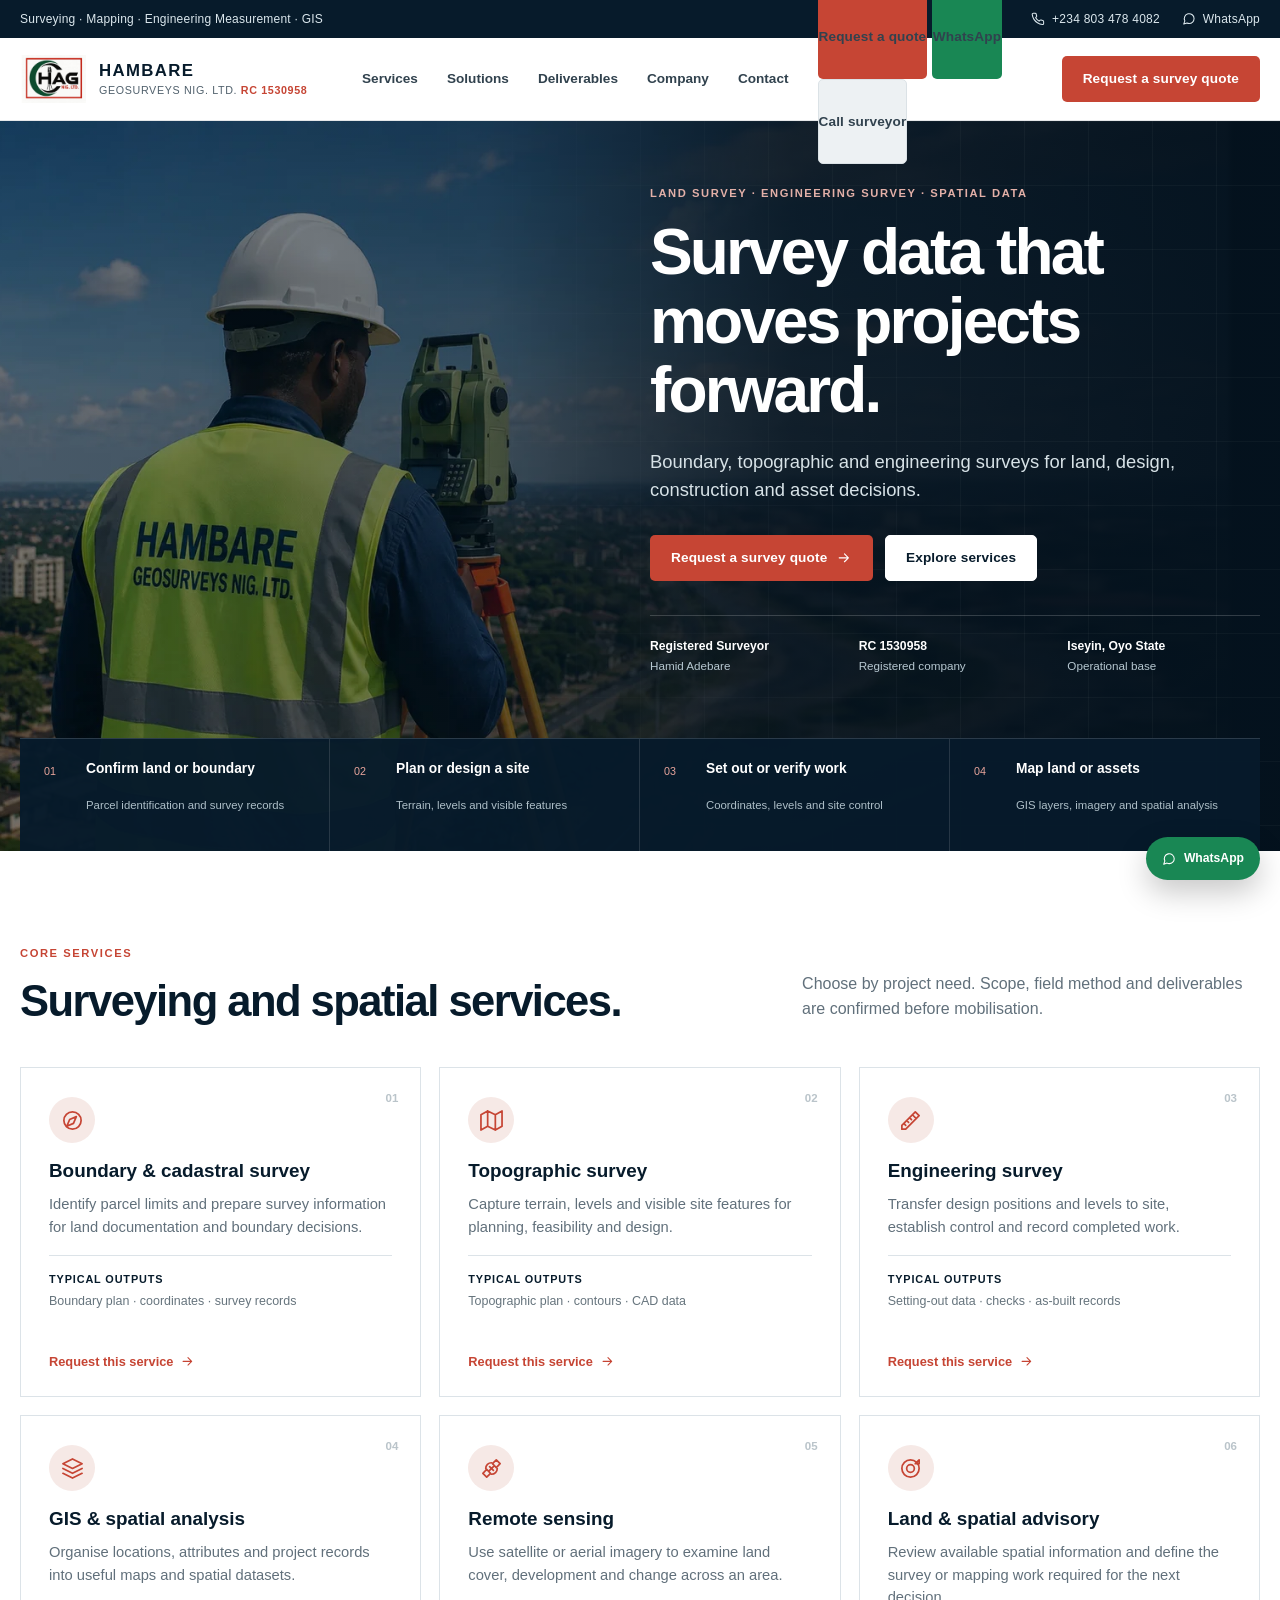
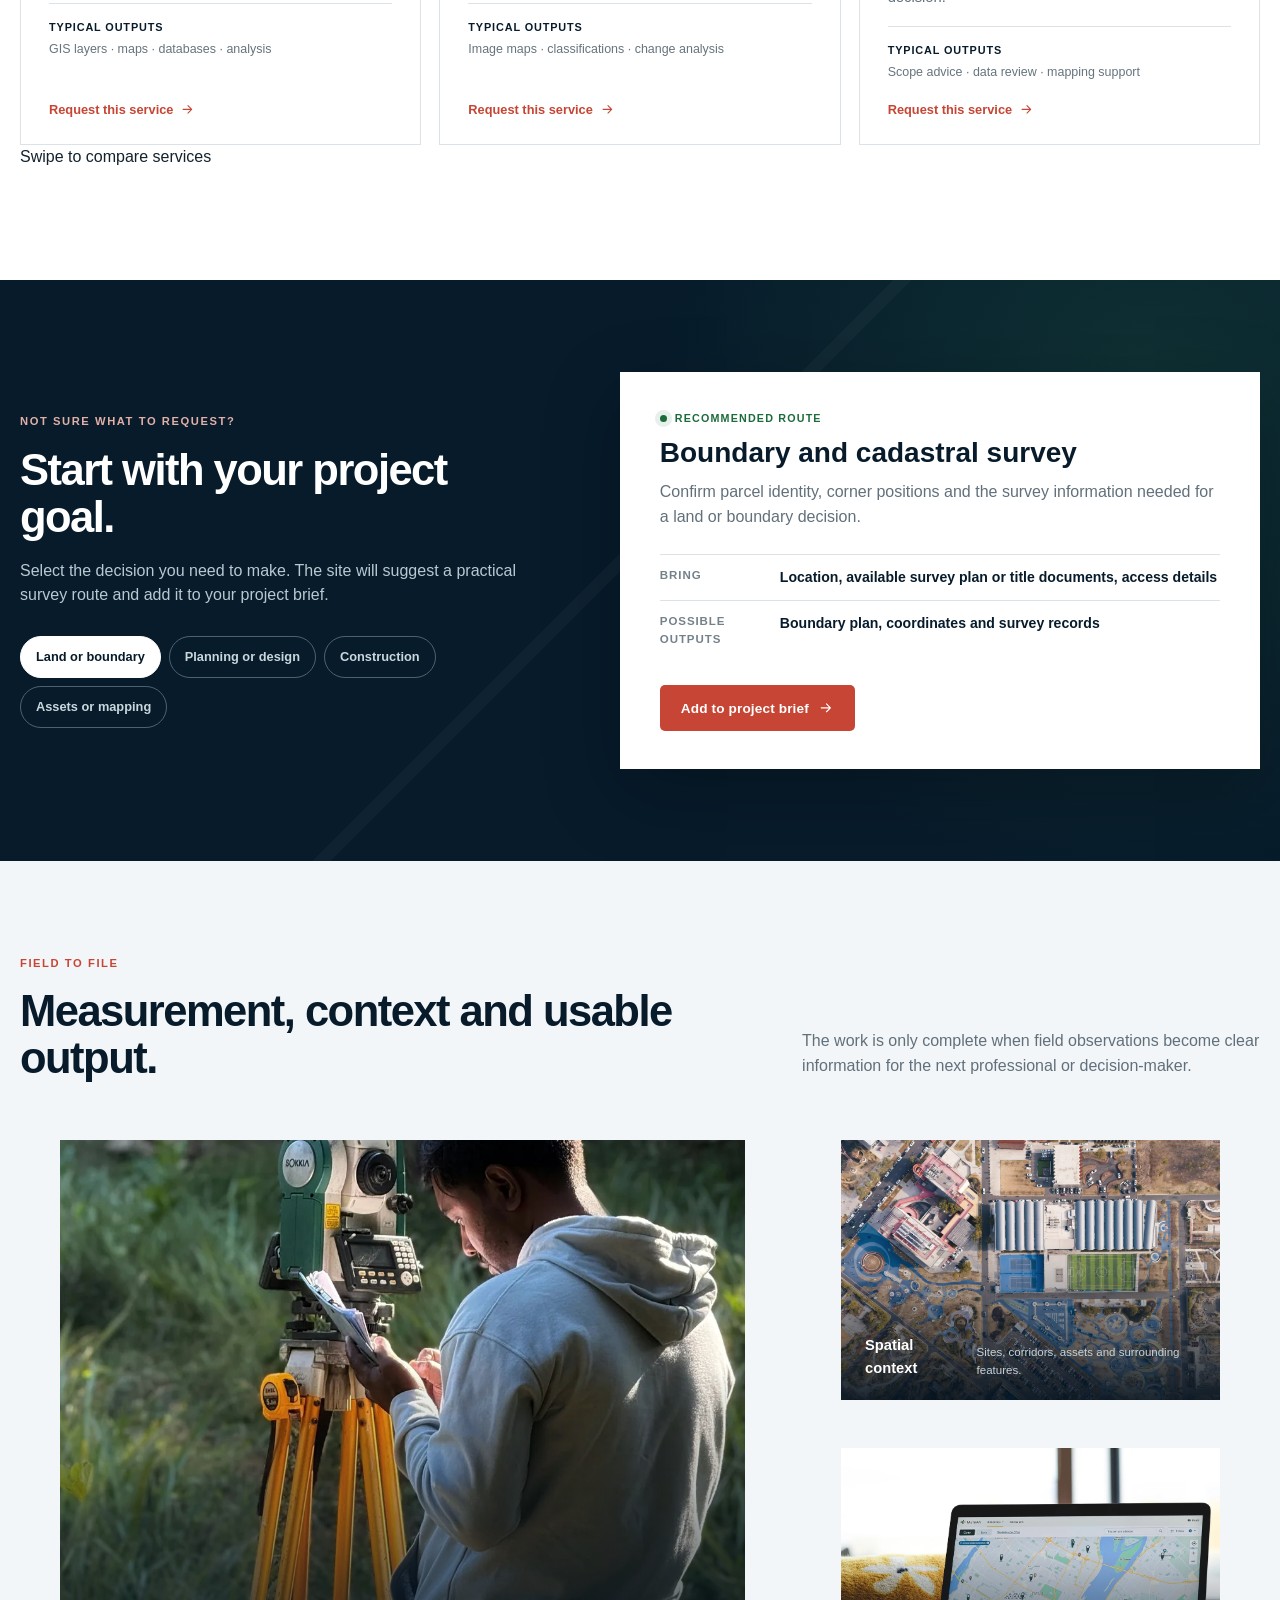
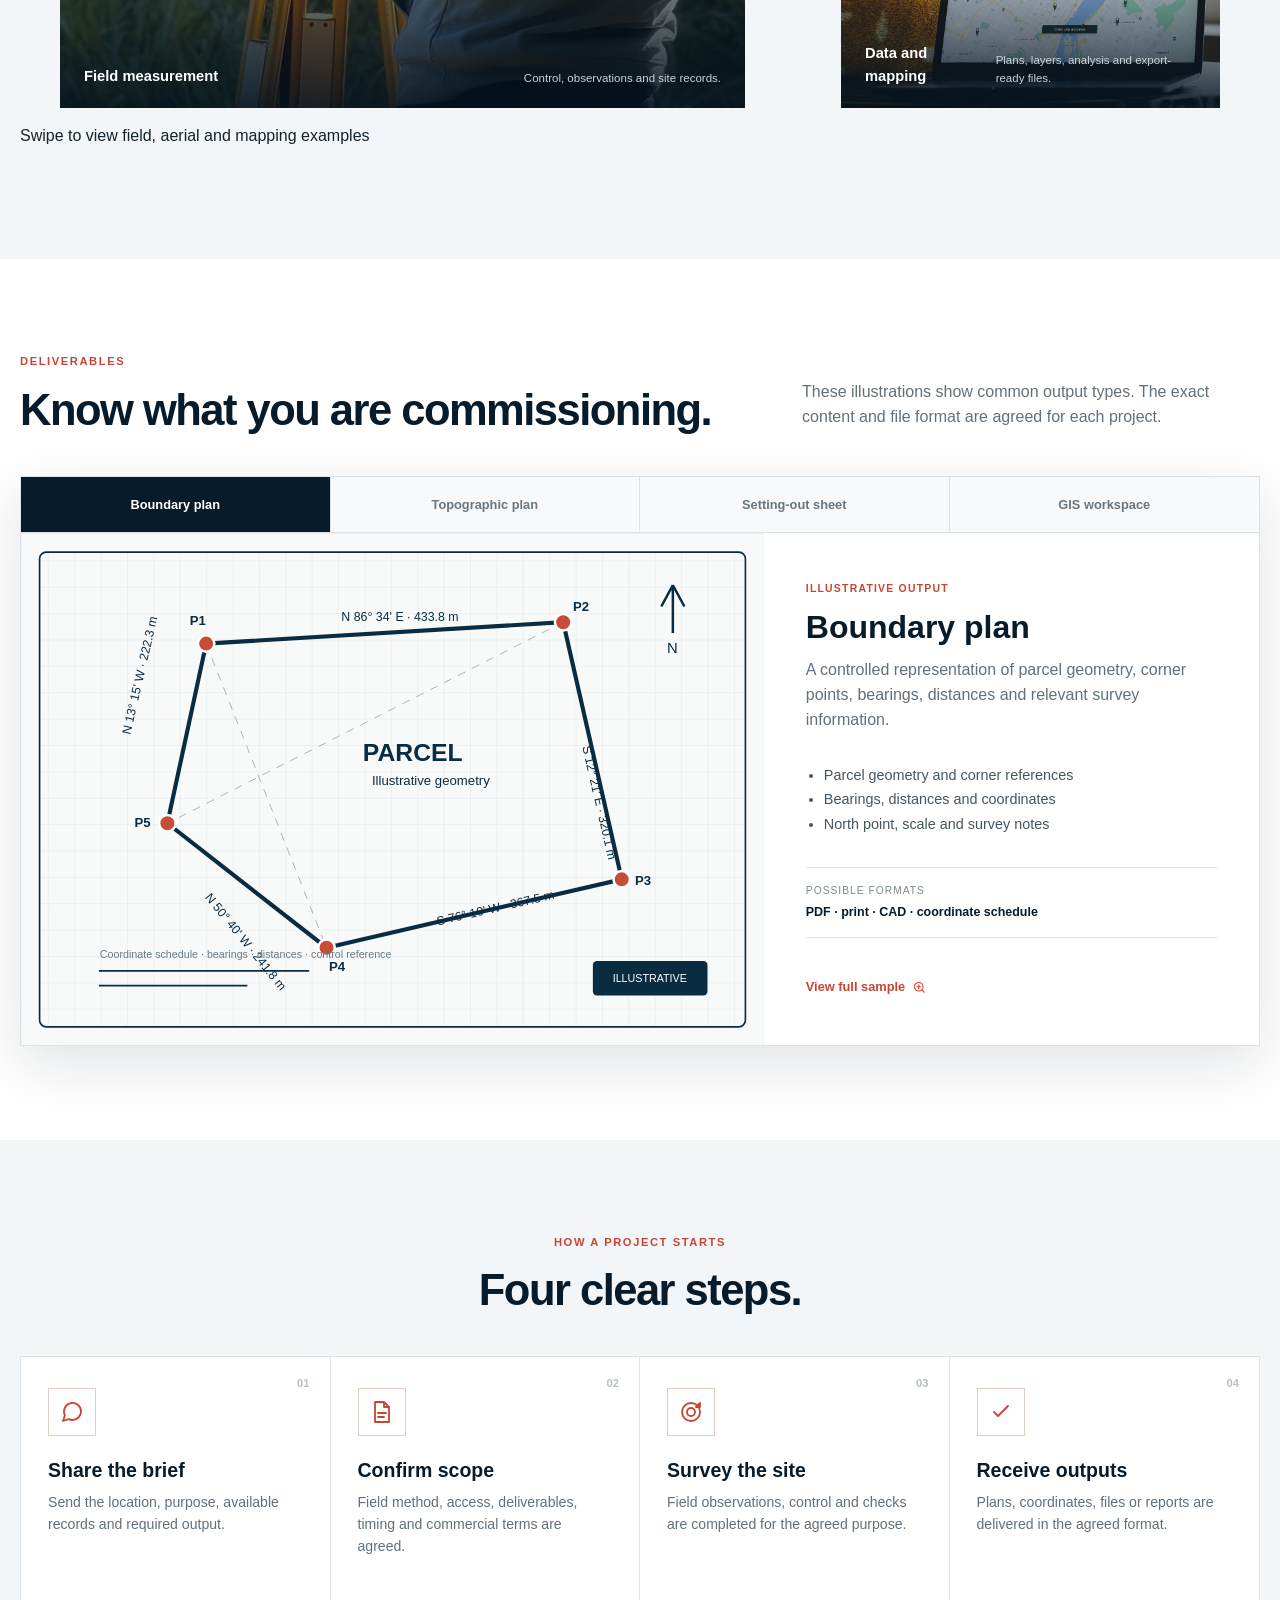
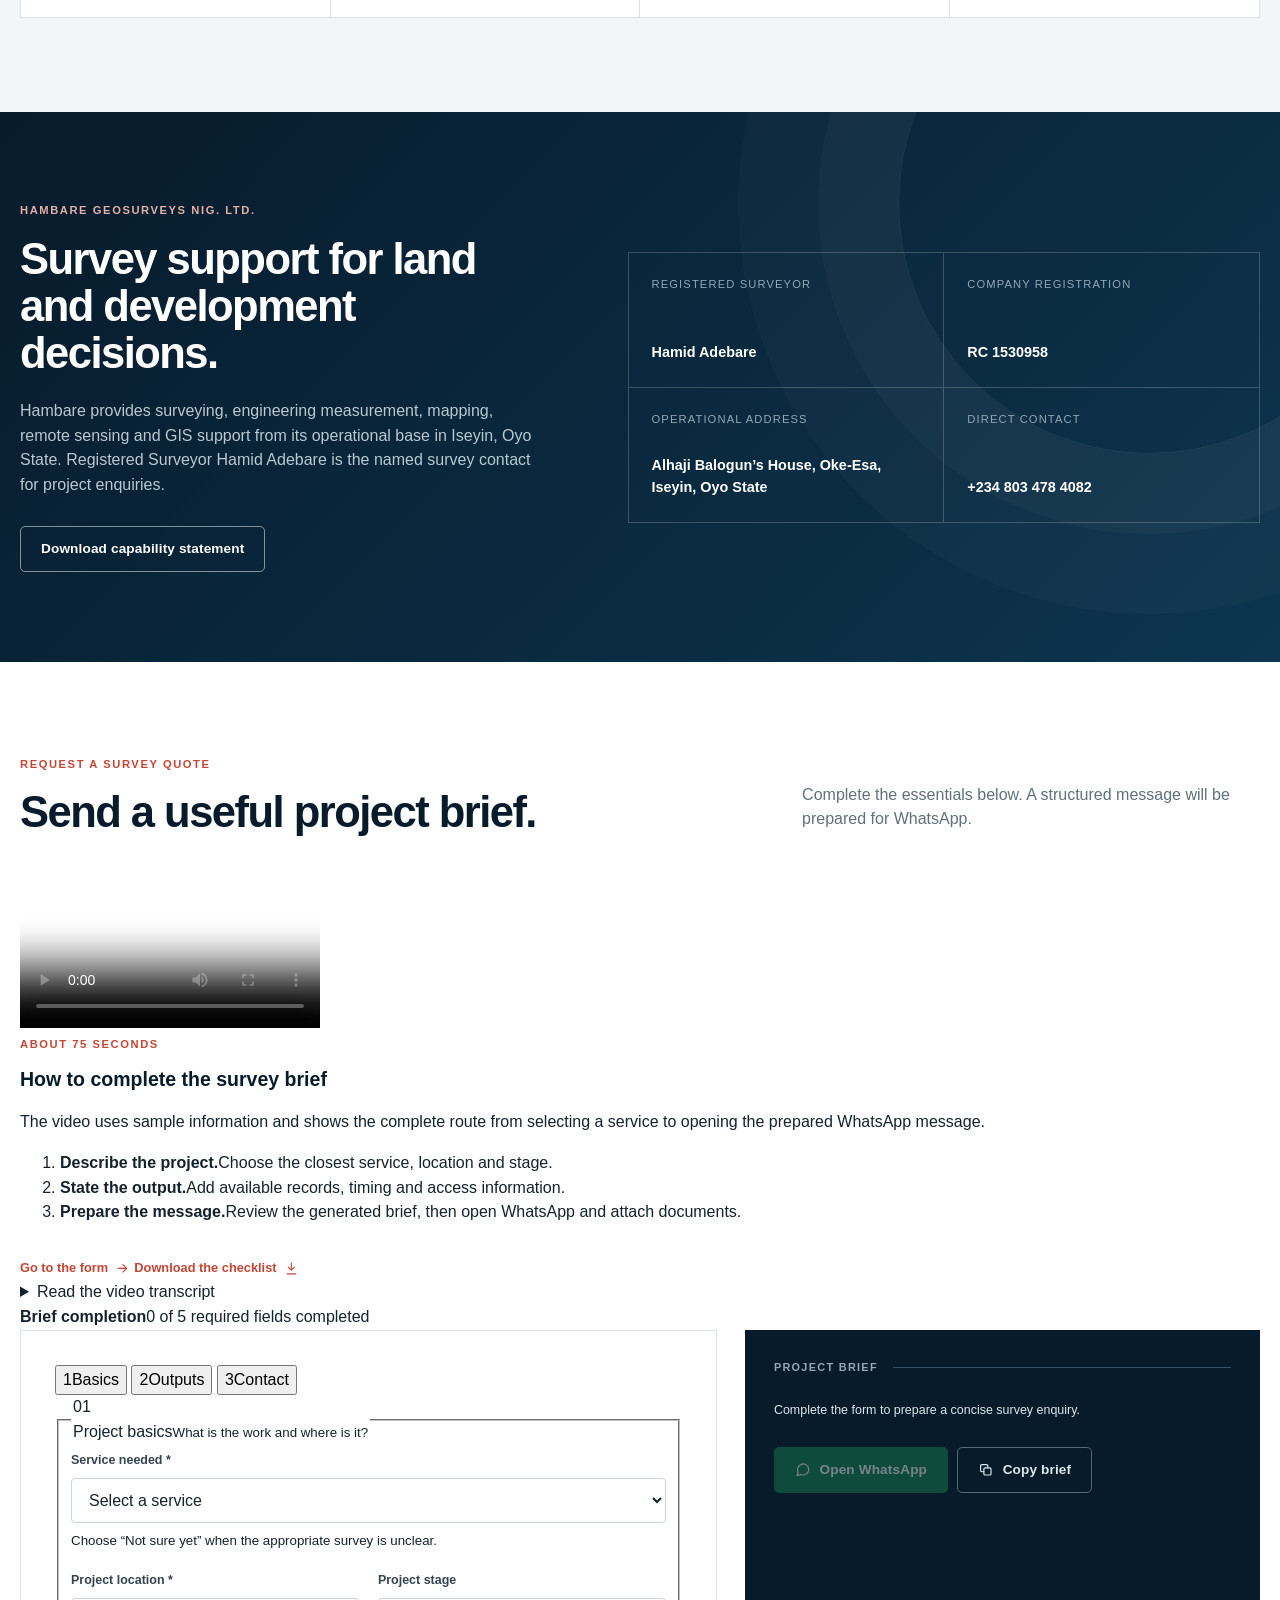
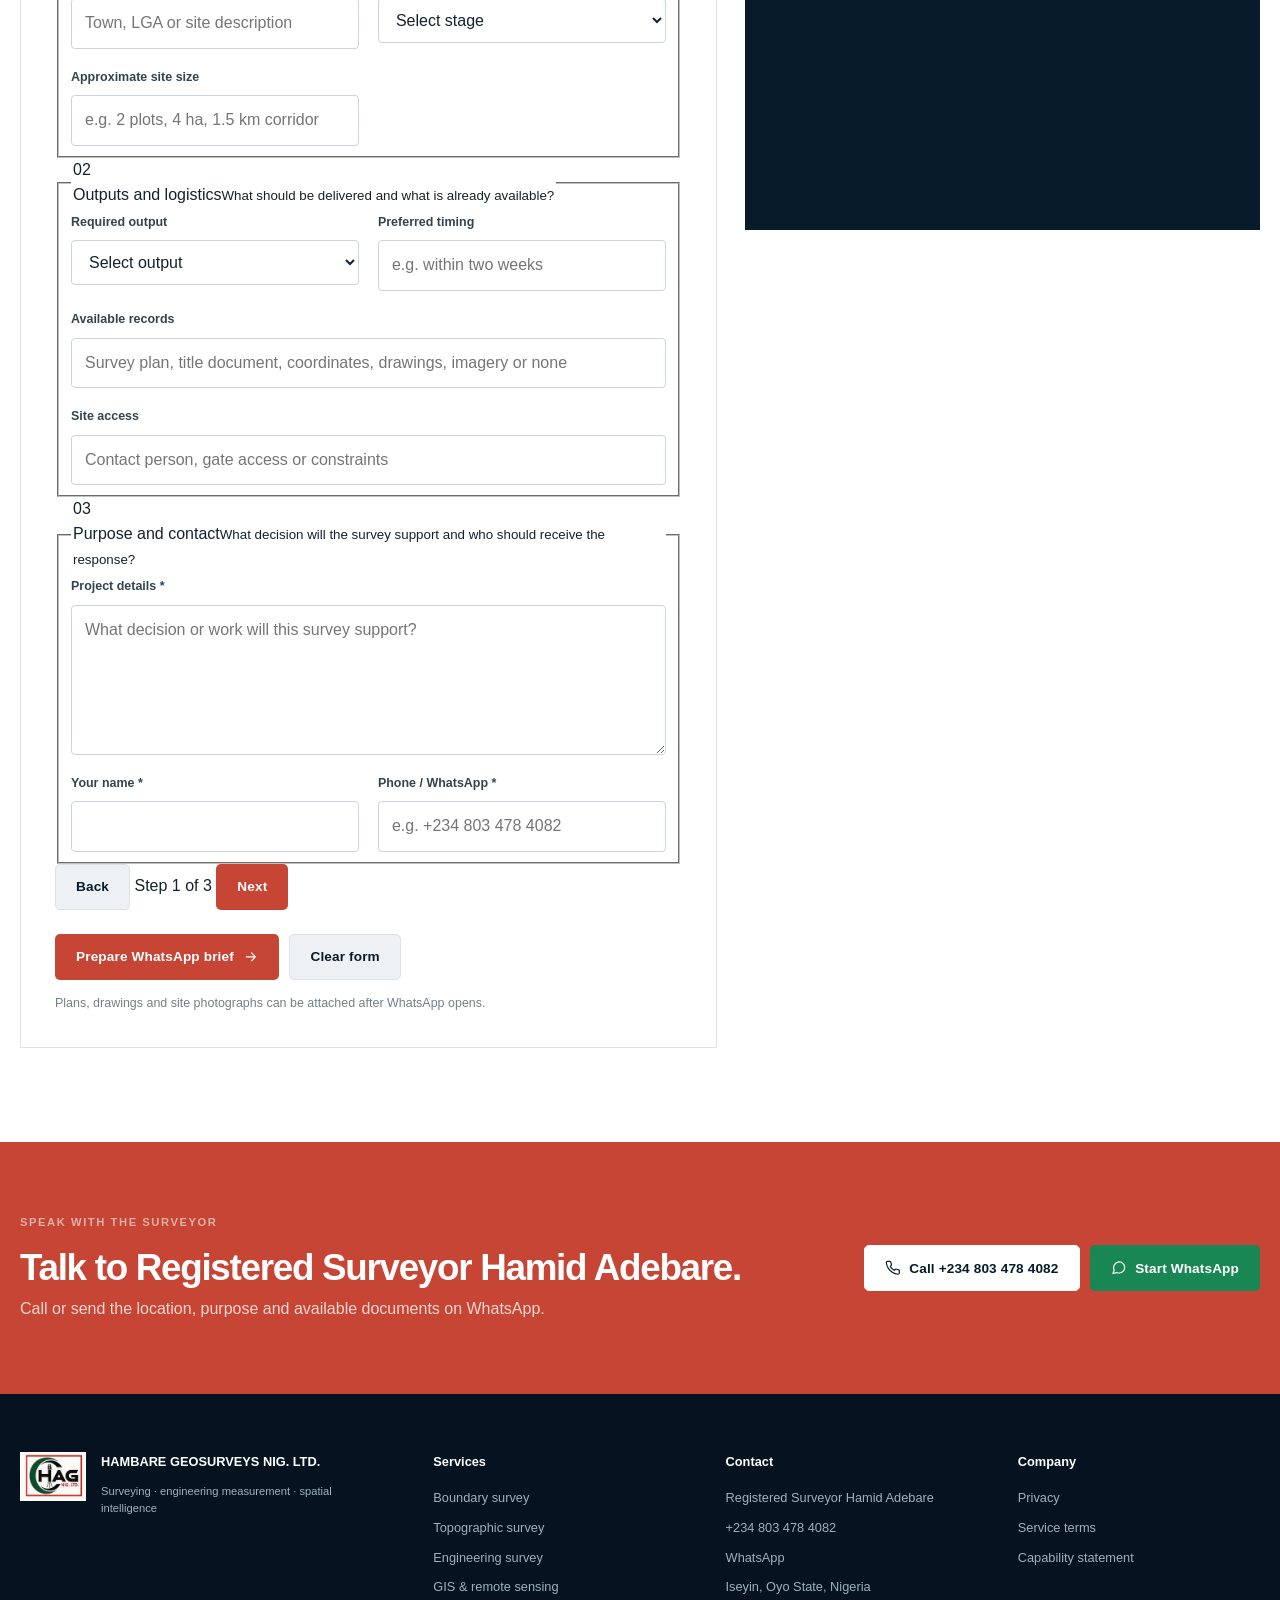
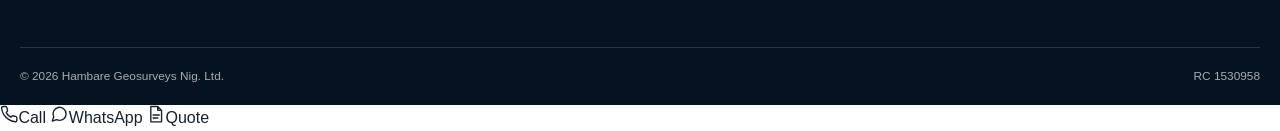
==== index.html @ ea8b009a "Add files via upload" ====
<!doctype html>
<html lang="en">
<head>
  <meta charset="utf-8">
  <meta name="viewport" content="width=device-width, initial-scale=1">
  <title>Hambare Geosurveys Nig. Ltd. | Land, Engineering Survey & GIS</title>
  <meta name="description" content="Hambare provides boundary, topographic and engineering surveys, GIS, remote sensing and spatial advisory with Registered Surveyor Hamid Adebare.">
  <meta name="theme-color" content="#071b2b">
  <meta property="og:type" content="website">
  <meta property="og:title" content="Hambare Geosurveys Nig. Ltd.">
  <meta property="og:description" content="Surveying and spatial services with Registered Surveyor Hamid Adebare for land, design, construction and asset decisions.">
  <meta property="og:image" content="assets/img/hero.webp">
  <meta name="twitter:card" content="summary_large_image">
  <link rel="icon" href="assets/img/favicon.png">
  <link rel="manifest" href="manifest.webmanifest">
  <link rel="preload" as="image" href="assets/img/hero.webp">
  <link rel="stylesheet" href="assets/styles.css">
  <script defer src="assets/app.js"></script>
  <script type="application/ld+json">{"@context":"https://schema.org","@type":"ProfessionalService","name":"Hambare Geosurveys Nig. Ltd.","telephone":"+2348034784082","contactPoint":{"@type":"ContactPoint","name":"Registered Surveyor Hamid Adebare","telephone":"+2348034784082","contactType":"survey project enquiries"},"address":{"@type":"PostalAddress","streetAddress":"Alhaji Balogun's House, Oke-Esa","addressLocality":"Iseyin","addressRegion":"Oyo State","addressCountry":"NG"},"description":"Boundary, topographic and engineering surveys, GIS, mapping, remote sensing and spatial advisory."}</script>
</head>
<body>
<a class="skip-link" href="#main">Skip to content</a>
<svg class="svg-sprite" aria-hidden="true" xmlns="http://www.w3.org/2000/svg">
  <symbol id="i-phone" viewBox="0 0 24 24"><path d="M22 16.9v3a2 2 0 0 1-2.2 2 19.8 19.8 0 0 1-8.6-3.1 19.5 19.5 0 0 1-6-6A19.8 19.8 0 0 1 2.1 4.2 2 2 0 0 1 4.1 2h3a2 2 0 0 1 2 1.7c.1 1 .4 1.9.7 2.8a2 2 0 0 1-.5 2.1L8.1 9.9a16 16 0 0 0 6 6l1.3-1.3a2 2 0 0 1 2.1-.5c.9.3 1.8.6 2.8.7a2 2 0 0 1 1.7 2.1z"/></symbol>
  <symbol id="i-message" viewBox="0 0 24 24"><path d="M21 11.5a8.5 8.5 0 0 1-8.5 8.5 8.4 8.4 0 0 1-3.8-.9L3 21l1.9-5.7A8.5 8.5 0 1 1 21 11.5z"/></symbol>
  <symbol id="i-arrow" viewBox="0 0 24 24"><path d="M5 12h14M13 6l6 6-6 6"/></symbol>
  <symbol id="i-menu" viewBox="0 0 24 24"><path d="M4 7h16M4 12h16M4 17h16"/></symbol>
  <symbol id="i-close" viewBox="0 0 24 24"><path d="m6 6 12 12M18 6 6 18"/></symbol>
  <symbol id="i-location" viewBox="0 0 24 24"><path d="M20 10c0 5-8 12-8 12S4 15 4 10a8 8 0 1 1 16 0z"/><circle cx="12" cy="10" r="2"/></symbol>
  <symbol id="i-check" viewBox="0 0 24 24"><path d="m5 12 4 4L19 6"/></symbol>
  <symbol id="i-target" viewBox="0 0 24 24"><circle cx="12" cy="12" r="9"/><circle cx="12" cy="12" r="4"/><path d="M17 7l4-4M17 7h4V3"/></symbol>
  <symbol id="i-map" viewBox="0 0 24 24"><path d="M1 6l7-4 8 4 7-4v16l-7 4-8-4-7 4V6zM8 2v16M16 6v16"/></symbol>
  <symbol id="i-ruler" viewBox="0 0 24 24"><path d="M3 17 17 3l4 4L7 21H3v-4zM14 6l4 4M11 9l2 2M8 12l2 2M5 15l2 2"/></symbol>
  <symbol id="i-layers" viewBox="0 0 24 24"><path d="M12 2 2 7l10 5 10-5-10-5zM2 12l10 5 10-5M2 17l10 5 10-5"/></symbol>
  <symbol id="i-compass" viewBox="0 0 24 24"><circle cx="12" cy="12" r="9"/><path d="m16 8-3 7-7 3 3-7 7-3z"/></symbol>
  <symbol id="i-satellite" viewBox="0 0 24 24"><path d="M13 7l4-4 4 4-4 4zM3 17l4-4 4 4-4 4zM10 10l4 4M14 10l-4 4M18 12a6 6 0 0 1-6 6M6 12a6 6 0 0 1 6-6"/></symbol>
  <symbol id="i-file" viewBox="0 0 24 24"><path d="M5 2h9l5 5v15H5zM14 2v5h5M8 13h8M8 17h6"/></symbol>
  <symbol id="i-shield" viewBox="0 0 24 24"><path d="M12 22s8-4 8-10V5l-8-3-8 3v7c0 6 8 10 8 10zM9 12l2 2 4-4"/></symbol>
  <symbol id="i-clock" viewBox="0 0 24 24"><circle cx="12" cy="12" r="9"/><path d="M12 7v6l4 2"/></symbol>
  <symbol id="i-zoom" viewBox="0 0 24 24"><circle cx="11" cy="11" r="7"/><path d="m20 20-4-4M8 11h6M11 8v6"/></symbol>
  <symbol id="i-copy" viewBox="0 0 24 24"><rect x="9" y="9" width="11" height="11" rx="2"/><path d="M15 9V6a2 2 0 0 0-2-2H6a2 2 0 0 0-2 2v7a2 2 0 0 0 2 2h3"/></symbol>
  <symbol id="i-download" viewBox="0 0 24 24"><path d="M12 3v12M7 10l5 5 5-5M5 21h14"/></symbol>
</svg>

<div class="utility-bar">
  <div class="container utility-inner">
    <span>Surveying · Mapping · Engineering Measurement · GIS</span>
    <div>
      <a href="tel:+2348034784082"><svg class="icon"><use href="#i-phone"/></svg> +234 803 478 4082</a>
      <a class="wa-link" href="#"><svg class="icon"><use href="#i-message"/></svg> WhatsApp</a>
    </div>
  </div>
</div>
<header class="site-header">
  <div class="container nav-wrap">
    <a class="brand" href="#top" aria-label="Hambare Geosurveys home">
      <img src="assets/img/hag-logo.png" alt="Hambare Geosurveys logo" width="648" height="476">
      <span><strong>HAMBARE</strong><small>GEOSURVEYS NIG. LTD. <b>RC 1530958</b></small></span>
    </a>
    <button class="menu-toggle" type="button" aria-expanded="false" aria-controls="primary-nav"><svg class="icon"><use href="#i-menu"/></svg><span class="sr-only">Open menu</span></button>
    <nav id="primary-nav" class="primary-nav" aria-label="Primary navigation">
      <a href="#services">Services</a>
      <a href="#solutions">Solutions</a>
      <a href="#deliverables">Deliverables</a>
      <a href="#company">Company</a>
      <a href="#contact">Contact</a>
      <div class="mobile-nav-actions">
        <a class="button button-primary" href="#brief">Request a quote</a>
        <a class="button button-whatsapp wa-link" href="#">WhatsApp</a>
        <a class="button button-secondary" href="tel:+2348034784082">Call surveyor</a>
      </div>
    </nav>
    <a class="button button-primary header-cta" href="#brief">Request a survey quote</a>
  </div>
</header>

<main id="main">
<section class="hero" id="top">
  <picture class="hero-media">
    <source media="(max-width:720px)" srcset="assets/img/hero-mobile.webp">
    <img src="assets/img/hero.webp" alt="Surveyor operating a total station above an urban area" width="1920" height="860" fetchpriority="high">
  </picture>
  <div class="hero-overlay"></div>
  <div class="container hero-inner">
    <div class="hero-copy">
      <span class="eyebrow">Land survey · engineering survey · spatial data</span>
      <h1>Survey data that moves projects forward.</h1>
      <p>Boundary, topographic and engineering surveys for land, design, construction and asset decisions.</p>
      <div class="hero-actions">
        <a class="button button-primary" href="#brief">Request a survey quote <svg class="icon"><use href="#i-arrow"/></svg></a>
        <a class="button button-light" href="#services">Explore services</a>
      </div>
      <div class="hero-proof" aria-label="Company details">
        <span><b>Registered Surveyor</b> Hamid Adebare</span>
        <span><b>RC 1530958</b> Registered company</span>
        <span><b>Iseyin, Oyo State</b> Operational base</span>
      </div>
    </div>
  </div>
  <div class="hero-shortcuts">
    <div class="container shortcut-grid">
      <button data-solution="land"><span>01</span><b>Confirm land or boundary</b><small>Parcel identification and survey records</small></button>
      <button data-solution="design"><span>02</span><b>Plan or design a site</b><small>Terrain, levels and visible features</small></button>
      <button data-solution="build"><span>03</span><b>Set out or verify work</b><small>Coordinates, levels and site control</small></button>
      <button data-solution="assets"><span>04</span><b>Map land or assets</b><small>GIS layers, imagery and spatial analysis</small></button>
    </div>
  </div>
</section>

<section class="services section" id="services">
  <div class="container">
    <div class="section-head split-head">
      <div><span class="eyebrow dark">Core services</span><h2>Surveying and spatial services.</h2></div>
      <p>Choose by project need. Scope, field method and deliverables are confirmed before mobilisation.</p>
    </div>
    <div class="service-grid">
      <article class="service-card">
        <div class="service-icon"><svg class="icon"><use href="#i-compass"/></svg></div>
        <span>01</span><h3>Boundary & cadastral survey</h3><p>Identify parcel limits and prepare survey information for land documentation and boundary decisions.</p>
        <div class="service-output"><b>Typical outputs</b> Boundary plan · coordinates · survey records</div>
        <button class="text-link service-request" data-service="Boundary and cadastral survey">Request this service <svg class="icon"><use href="#i-arrow"/></svg></button>
      </article>
      <article class="service-card">
        <div class="service-icon"><svg class="icon"><use href="#i-map"/></svg></div>
        <span>02</span><h3>Topographic survey</h3><p>Capture terrain, levels and visible site features for planning, feasibility and design.</p>
        <div class="service-output"><b>Typical outputs</b> Topographic plan · contours · CAD data</div>
        <button class="text-link service-request" data-service="Topographic survey">Request this service <svg class="icon"><use href="#i-arrow"/></svg></button>
      </article>
      <article class="service-card">
        <div class="service-icon"><svg class="icon"><use href="#i-ruler"/></svg></div>
        <span>03</span><h3>Engineering survey</h3><p>Transfer design positions and levels to site, establish control and record completed work.</p>
        <div class="service-output"><b>Typical outputs</b> Setting-out data · checks · as-built records</div>
        <button class="text-link service-request" data-service="Engineering survey">Request this service <svg class="icon"><use href="#i-arrow"/></svg></button>
      </article>
      <article class="service-card">
        <div class="service-icon"><svg class="icon"><use href="#i-layers"/></svg></div>
        <span>04</span><h3>GIS & spatial analysis</h3><p>Organise locations, attributes and project records into useful maps and spatial datasets.</p>
        <div class="service-output"><b>Typical outputs</b> GIS layers · maps · databases · analysis</div>
        <button class="text-link service-request" data-service="GIS and spatial analysis">Request this service <svg class="icon"><use href="#i-arrow"/></svg></button>
      </article>
      <article class="service-card">
        <div class="service-icon"><svg class="icon"><use href="#i-satellite"/></svg></div>
        <span>05</span><h3>Remote sensing</h3><p>Use satellite or aerial imagery to examine land cover, development and change across an area.</p>
        <div class="service-output"><b>Typical outputs</b> Image maps · classifications · change analysis</div>
        <button class="text-link service-request" data-service="Remote sensing">Request this service <svg class="icon"><use href="#i-arrow"/></svg></button>
      </article>
      <article class="service-card">
        <div class="service-icon"><svg class="icon"><use href="#i-target"/></svg></div>
        <span>06</span><h3>Land & spatial advisory</h3><p>Review available spatial information and define the survey or mapping work required for the next decision.</p>
        <div class="service-output"><b>Typical outputs</b> Scope advice · data review · mapping support</div>
        <button class="text-link service-request" data-service="Land and spatial advisory">Request this service <svg class="icon"><use href="#i-arrow"/></svg></button>
      </article>
    </div>
    <p class="mobile-swipe-note">Swipe to compare services</p>
  </div>
</section>

<section class="solution-finder" id="solutions">
  <div class="container finder-layout">
    <div class="finder-copy">
      <span class="eyebrow">Not sure what to request?</span>
      <h2>Start with your project goal.</h2>
      <p>Select the decision you need to make. The site will suggest a practical survey route and add it to your project brief.</p>
      <div class="finder-tabs" role="tablist" aria-label="Project goals">
        <button role="tab" aria-selected="true" data-finder="land">Land or boundary</button>
        <button role="tab" aria-selected="false" data-finder="design">Planning or design</button>
        <button role="tab" aria-selected="false" data-finder="build">Construction</button>
        <button role="tab" aria-selected="false" data-finder="assets">Assets or mapping</button>
      </div>
    </div>
    <div class="finder-result" aria-live="polite">
      <div class="finder-status"><i></i> Recommended route</div>
      <h3 id="finderTitle">Boundary and cadastral survey</h3>
      <p id="finderText">Confirm parcel identity, corner positions and the survey information needed for a land or boundary decision.</p>
      <dl>
        <div><dt>Bring</dt><dd id="finderBring">Location, available survey plan or title documents, access details</dd></div>
        <div><dt>Possible outputs</dt><dd id="finderOutputs">Boundary plan, coordinates and survey records</dd></div>
      </dl>
      <button class="button button-primary" id="finderCta">Add to project brief <svg class="icon"><use href="#i-arrow"/></svg></button>
    </div>
  </div>
</section>

<section class="field-section section">
  <div class="container">
    <div class="section-head split-head">
      <div><span class="eyebrow dark">Field to file</span><h2>Measurement, context and usable output.</h2></div>
      <p>The work is only complete when field observations become clear information for the next professional or decision-maker.</p>
    </div>
    <div class="image-grid">
      <figure class="image-card image-card-large"><img src="assets/img/field-survey-wide.webp" alt="Survey instrument being used in the field" width="1600" height="900" loading="eager" decoding="async"><figcaption><b>Field measurement</b><span>Control, observations and site records.</span></figcaption></figure>
      <figure class="image-card"><img src="assets/img/aerial-development.webp" alt="Aerial view showing buildings, roads and land features" width="1600" height="900" loading="eager" decoding="async"><figcaption><b>Spatial context</b><span>Sites, corridors, assets and surrounding features.</span></figcaption></figure>
      <figure class="image-card"><img src="assets/img/gis-workflow.webp" alt="Digital mapping and GIS workflow" width="1200" height="800" loading="eager" decoding="async"><figcaption><b>Data and mapping</b><span>Plans, layers, analysis and export-ready files.</span></figcaption></figure>
    </div>
    <p class="mobile-swipe-note">Swipe to view field, aerial and mapping examples</p>
  </div>
</section>

<section class="deliverables section" id="deliverables">
  <div class="container">
    <div class="section-head split-head">
      <div><span class="eyebrow dark">Deliverables</span><h2>Know what you are commissioning.</h2></div>
      <p>These illustrations show common output types. The exact content and file format are agreed for each project.</p>
    </div>
    <div class="deliverable-shell">
      <div class="deliverable-tabs" role="tablist" aria-label="Deliverable examples">
        <button role="tab" aria-selected="true" data-output="boundary">Boundary plan</button>
        <button role="tab" aria-selected="false" data-output="topographic">Topographic plan</button>
        <button role="tab" aria-selected="false" data-output="settingout">Setting-out sheet</button>
        <button role="tab" aria-selected="false" data-output="gis">GIS workspace</button>
      </div>
      <div class="deliverable-view">
        <button class="deliverable-image" id="deliverableOpen" aria-label="Open larger deliverable preview"><img id="deliverableImage" src="assets/visuals/boundary-plan.svg" alt="Illustrative boundary plan"></button>
        <div class="deliverable-info">
          <span class="mini-label">Illustrative output</span>
          <h3 id="deliverableTitle">Boundary plan</h3>
          <p id="deliverableDescription">A controlled representation of parcel geometry, corner points, bearings, distances and relevant survey information.</p>
          <ul id="deliverableList"><li>Parcel geometry and corner references</li><li>Bearings, distances and coordinates</li><li>North point, scale and survey notes</li></ul>
          <div class="format-row"><span>Possible formats</span><b id="deliverableFormats">PDF · print · CAD · coordinate schedule</b></div>
          <button class="text-link" id="deliverableOpenText">View full sample <svg class="icon"><use href="#i-zoom"/></svg></button>
        </div>
      </div>
    </div>
  </div>
</section>

<section class="process section">
  <div class="container">
    <div class="section-head centered"><span class="eyebrow dark">How a project starts</span><h2>Four clear steps.</h2></div>
    <div class="process-grid">
      <article><span>01</span><div class="process-icon"><svg class="icon"><use href="#i-message"/></svg></div><h3>Share the brief</h3><p>Send the location, purpose, available records and required output.</p></article>
      <article><span>02</span><div class="process-icon"><svg class="icon"><use href="#i-file"/></svg></div><h3>Confirm scope</h3><p>Field method, access, deliverables, timing and commercial terms are agreed.</p></article>
      <article><span>03</span><div class="process-icon"><svg class="icon"><use href="#i-target"/></svg></div><h3>Survey the site</h3><p>Field observations, control and checks are completed for the agreed purpose.</p></article>
      <article><span>04</span><div class="process-icon"><svg class="icon"><use href="#i-check"/></svg></div><h3>Receive outputs</h3><p>Plans, coordinates, files or reports are delivered in the agreed format.</p></article>
    </div>
  </div>
</section>

<section class="company" id="company">
  <div class="container company-layout">
    <div class="company-copy">
      <span class="eyebrow">Hambare Geosurveys Nig. Ltd.</span>
      <h2>Survey support for land and development decisions.</h2>
      <p>Hambare provides surveying, engineering measurement, mapping, remote sensing and GIS support from its operational base in Iseyin, Oyo State. Registered Surveyor Hamid Adebare is the named survey contact for project enquiries.</p>
      <a class="button button-outline" href="assets/docs/Hambare-Capability-Statement.pdf" target="_blank">Download capability statement</a>
    </div>
    <div class="company-facts">
      <div><span>Registered surveyor</span><b>Hamid Adebare</b></div>
      <div><span>Company registration</span><b>RC 1530958</b></div>
      <div><span>Operational address</span><b>Alhaji Balogun’s House, Oke-Esa, Iseyin, Oyo State</b></div>
      <div><span>Direct contact</span><b><a href="tel:+2348034784082">+234 803 478 4082</a></b></div>
    </div>
  </div>
</section>

<section class="brief section" id="brief">
  <div class="container">
    <div class="section-head split-head">
      <div><span class="eyebrow dark">Request a survey quote</span><h2>Send a useful project brief.</h2></div>
      <p>Complete the essentials below. A structured message will be prepared for WhatsApp.</p>
    </div>

    <div class="brief-guide" aria-labelledby="brief-guide-title">
      <div class="guide-video-wrap">
        <video id="briefGuideVideo" controls preload="metadata" playsinline poster="assets/media/hambare-form-guide-poster.webp">
          <source src="assets/media/hambare-form-guide.mp4" type="video/mp4">
          <source src="assets/media/hambare-form-guide.webm" type="video/webm">
          <track kind="captions" src="assets/media/hambare-form-guide.en.vtt" srclang="en" label="English" default>
          Your browser does not support embedded video. <a href="assets/media/hambare-form-guide.mp4">Download the guide</a>.
        </video>
      </div>
      <div class="guide-copy">
        <span class="eyebrow dark">About 75 seconds</span>
        <h3 id="brief-guide-title">How to complete the survey brief</h3>
        <p>The video uses sample information and shows the complete route from selecting a service to opening the prepared WhatsApp message.</p>
        <ol class="guide-steps">
          <li><b>Describe the project.</b><span>Choose the closest service, location and stage.</span></li>
          <li><b>State the output.</b><span>Add available records, timing and access information.</span></li>
          <li><b>Prepare the message.</b><span>Review the generated brief, then open WhatsApp and attach documents.</span></li>
        </ol>
        <div class="guide-links">
          <a href="#scopeForm" class="text-link">Go to the form <svg class="icon"><use href="#i-arrow"/></svg></a>
          <a href="assets/docs/Hambare-Survey-Project-Brief-Checklist.docx" class="text-link" download>Download the checklist <svg class="icon"><use href="#i-download"/></svg></a>
        </div>
        <details class="video-transcript">
          <summary>Read the video transcript</summary>
          <p>Choose the survey service that most closely matches the decision you need to make. Select “Not sure yet” when the correct service is unclear. Enter the project location, stage and approximate size. Add the output you expect, any records already available, your preferred timing and site-access information. Explain what the survey will support, then provide your name and WhatsApp number. Select “Prepare WhatsApp brief,” review the message, open WhatsApp, and attach any plans, title documents, drawings or site photographs before sending.</p>
        </details>
      </div>
    </div>

    <div class="form-progress" aria-live="polite">
      <div><b>Brief completion</b><span id="formProgressText">0 of 5 required fields completed</span></div>
      <div class="progress-track" aria-hidden="true"><span id="formProgressBar"></span></div>
    </div>

    <div class="brief-layout">
      <form id="scopeForm" novalidate>
        <div class="mobile-form-nav" role="tablist" aria-label="Project brief steps">
          <button type="button" role="tab" aria-selected="true" data-form-step="0"><span>1</span>Basics</button>
          <button type="button" role="tab" aria-selected="false" data-form-step="1"><span>2</span>Outputs</button>
          <button type="button" role="tab" aria-selected="false" data-form-step="2"><span>3</span>Contact</button>
        </div>
        <fieldset class="form-step is-active">
          <legend><span>01</span><div>Project basics<small>What is the work and where is it?</small></div></legend>
          <div class="form-grid">
            <label class="full"><span>Service needed *</span><select name="service" required><option value="">Select a service</option><option>Boundary and cadastral survey</option><option>Topographic survey</option><option>Engineering survey</option><option>GIS and spatial analysis</option><option>Remote sensing</option><option>Land and spatial advisory</option><option>Not sure yet</option></select><small>Choose “Not sure yet” when the appropriate survey is unclear.</small></label>
            <label><span>Project location *</span><input name="location" required autocomplete="street-address" placeholder="Town, LGA or site description"></label>
            <label><span>Project stage</span><select name="stage"><option value="">Select stage</option><option>Land identification or documentation</option><option>Feasibility or planning</option><option>Design</option><option>Construction</option><option>As-built or verification</option><option>Asset management or analysis</option></select></label>
            <label><span>Approximate site size</span><input name="size" placeholder="e.g. 2 plots, 4 ha, 1.5 km corridor"></label>
          </div>
        </fieldset>

        <fieldset class="form-step">
          <legend><span>02</span><div>Outputs and logistics<small>What should be delivered and what is already available?</small></div></legend>
          <div class="form-grid">
            <label><span>Required output</span><select name="output"><option value="">Select output</option><option>Boundary or parcel plan</option><option>Topographic plan / CAD data</option><option>Setting-out / control information</option><option>As-built record</option><option>GIS layers / map / analysis</option><option>Remote-sensing map or analysis</option><option>Advice on the right output</option></select></label>
            <label><span>Preferred timing</span><input name="timing" placeholder="e.g. within two weeks"></label>
            <label class="full"><span>Available records</span><input name="records" placeholder="Survey plan, title document, coordinates, drawings, imagery or none"></label>
            <label class="full"><span>Site access</span><input name="access" placeholder="Contact person, gate access or constraints"></label>
          </div>
        </fieldset>

        <fieldset class="form-step">
          <legend><span>03</span><div>Purpose and contact<small>What decision will the survey support and who should receive the response?</small></div></legend>
          <div class="form-grid">
            <label class="full"><span>Project details *</span><textarea name="details" required rows="5" placeholder="What decision or work will this survey support?"></textarea></label>
            <label><span>Your name *</span><input name="name" required autocomplete="name"></label>
            <label><span>Phone / WhatsApp *</span><input name="phone" type="tel" required autocomplete="tel" inputmode="tel" placeholder="e.g. +234 803 478 4082"></label>
          </div>
        </fieldset>

        <div class="mobile-form-controls">
          <button class="button button-secondary" type="button" id="formStepPrev">Back</button>
          <span id="mobileStepLabel">Step 1 of 3</span>
          <button class="button button-primary" type="button" id="formStepNext">Next</button>
        </div>
        <div class="form-actions"><button class="button button-primary" type="submit">Prepare WhatsApp brief <svg class="icon"><use href="#i-arrow"/></svg></button><button class="button button-secondary" type="reset">Clear form</button></div>
        <p class="form-note">Plans, drawings and site photographs can be attached after WhatsApp opens.</p>
      </form>
      <aside class="brief-preview" aria-live="polite">
        <div class="preview-head"><span>PROJECT BRIEF</span><i></i></div>
        <pre id="briefPreview" tabindex="0">Complete the form to prepare a concise survey enquiry.</pre>
        <div class="preview-actions"><a id="briefWhatsApp" class="button button-whatsapp disabled" href="#" aria-disabled="true"><svg class="icon"><use href="#i-message"/></svg> Open WhatsApp</a><button id="copyBrief" class="button button-outline-dark" type="button"><svg class="icon"><use href="#i-copy"/></svg> Copy brief</button></div>
      </aside>
    </div>
  </div>
</section>

<section class="contact-strip" id="contact">
  <div class="container contact-strip-inner">
    <div><span class="eyebrow">Speak with the surveyor</span><h2>Talk to Registered Surveyor Hamid Adebare.</h2><p>Call or send the location, purpose and available documents on WhatsApp.</p></div>
    <div class="contact-actions"><a class="button button-light" href="tel:+2348034784082"><svg class="icon"><use href="#i-phone"/></svg> Call +234 803 478 4082</a><a class="button button-whatsapp wa-link" href="#"><svg class="icon"><use href="#i-message"/></svg> Start WhatsApp</a></div>
  </div>
</section>
</main>

<footer>
  <div class="container footer-grid">
    <div class="footer-brand"><img src="assets/img/hag-logo.png" alt="" width="648" height="476"><div><b>HAMBARE GEOSURVEYS NIG. LTD.</b><span>Surveying · engineering measurement · spatial intelligence</span></div></div>
    <div><b>Services</b><a href="#services">Boundary survey</a><a href="#services">Topographic survey</a><a href="#services">Engineering survey</a><a href="#services">GIS & remote sensing</a></div>
    <div><b>Contact</b><span>Registered Surveyor Hamid Adebare</span><a href="tel:+2348034784082">+234 803 478 4082</a><a class="wa-link" href="#">WhatsApp</a><span>Iseyin, Oyo State, Nigeria</span></div>
    <div><b>Company</b><a href="privacy.html">Privacy</a><a href="terms.html">Service terms</a><a href="assets/docs/Hambare-Capability-Statement.pdf" target="_blank">Capability statement</a></div>
  </div>
  <div class="container footer-bottom"><span>© <span id="year"></span> Hambare Geosurveys Nig. Ltd.</span><span>RC 1530958</span></div>
</footer>

<nav class="mobile-action-bar" aria-label="Quick contact actions">
  <a href="tel:+2348034784082"><svg class="icon"><use href="#i-phone"/></svg><span>Call</span></a>
  <a class="wa-link" href="#"><svg class="icon"><use href="#i-message"/></svg><span>WhatsApp</span></a>
  <a class="mobile-action-primary" href="#brief"><svg class="icon"><use href="#i-file"/></svg><span>Quote</span></a>
</nav>

<a class="floating-wa wa-link" href="#" aria-label="Chat with Hambare on WhatsApp"><svg class="icon"><use href="#i-message"/></svg><span>WhatsApp</span></a>
<div class="toast" id="toast" role="status" aria-live="polite"></div>

<dialog class="deliverable-modal" id="deliverableModal">
  <div class="modal-head"><h2 id="modalTitle">Boundary plan</h2><button id="modalClose" aria-label="Close preview">×</button></div>
  <img src="assets/visuals/boundary-plan.svg" alt="Illustrative boundary plan">
  <p>Illustrative technical output. Final content depends on the agreed scope and intended use.</p>
</dialog>
</body>
</html>
---- assets/styles.css ----
:root{--navy:#071b2b;--navy-2:#0c2c43;--navy-3:#123d59;--red:#c64534;--red-dark:#9f3023;--green:#1c6b3a;--ink:#14222d;--muted:#61707b;--line:#dce3e8;--soft:#f3f6f8;--white:#fff;--shadow:0 18px 55px rgba(7,27,43,.12);--container:1240px;--radius:10px;--ease:cubic-bezier(.2,.8,.2,1)}
*{box-sizing:border-box}html{scroll-behavior:smooth;scroll-padding-top:100px}body{margin:0;font-family:Arial,Helvetica,sans-serif;color:var(--ink);background:#fff;line-height:1.55;-webkit-font-smoothing:antialiased}body.menu-open{overflow:hidden}a{color:inherit;text-decoration:none}button,input,select,textarea{font:inherit}button{cursor:pointer}.container{width:min(var(--container),calc(100% - 40px));margin-inline:auto}.icon{width:1.15em;height:1.15em;fill:none;stroke:currentColor;stroke-width:1.8;stroke-linecap:round;stroke-linejoin:round;flex:0 0 auto}.svg-sprite{position:absolute;width:0;height:0;overflow:hidden}.sr-only{position:absolute!important;width:1px!important;height:1px!important;padding:0!important;margin:-1px!important;overflow:hidden!important;clip:rect(0,0,0,0)!important;white-space:nowrap!important;border:0!important}.skip-link{position:fixed;left:16px;top:-60px;z-index:999;background:var(--red);color:#fff;padding:10px 14px;border-radius:4px}.skip-link:focus{top:12px}.utility-bar{background:var(--navy);color:#dbe7ed;font-size:.75rem;letter-spacing:.02em}.utility-inner{height:38px;display:flex;align-items:center;justify-content:space-between;gap:20px}.utility-inner>div{display:flex;gap:22px}.utility-inner a{display:flex;align-items:center;gap:7px}.site-header{position:sticky;top:0;z-index:100;background:rgba(255,255,255,.96);border-bottom:1px solid rgba(7,27,43,.1);backdrop-filter:blur(14px)}.nav-wrap{height:82px;display:flex;align-items:center;gap:32px}.brand{display:flex;align-items:center;gap:13px;min-width:310px}.brand img{width:66px;height:49px;object-fit:contain}.brand span{display:flex;flex-direction:column;line-height:1.05}.brand strong{font-size:1.05rem;letter-spacing:.08em;color:var(--navy)}.brand small{font-size:.67rem;letter-spacing:.06em;color:#50606c;margin-top:5px}.brand small b{color:var(--red);font-weight:700}.primary-nav{display:flex;align-items:center;justify-content:center;gap:29px;margin-left:auto}.primary-nav a{font-size:.85rem;font-weight:700;color:#31424e;position:relative;padding:31px 0}.primary-nav a:after{content:"";position:absolute;left:0;right:100%;bottom:20px;height:2px;background:var(--red);transition:right .25s}.primary-nav a:hover:after,.primary-nav a.active:after{right:0}.header-cta{white-space:nowrap}.menu-toggle{display:none;border:0;background:none;color:var(--navy);padding:8px}.button{min-height:46px;display:inline-flex;align-items:center;justify-content:center;gap:9px;border-radius:5px;padding:0 20px;border:1px solid transparent;font-size:.85rem;font-weight:800;letter-spacing:.01em;transition:transform .2s var(--ease),background .2s,color .2s,border-color .2s}.button:hover{transform:translateY(-1px)}.button-primary{background:var(--red);color:#fff}.button-primary:hover{background:var(--red-dark)}.button-light{background:#fff;color:var(--navy);border-color:#fff}.button-secondary{background:#edf1f3;color:var(--navy);border-color:#dbe2e6}.button-outline{background:transparent;color:#fff;border-color:rgba(255,255,255,.5)}.button-outline:hover{border-color:#fff}.button-outline-dark{background:transparent;color:#dce7ed;border-color:#526879}.button-whatsapp{background:#198754;color:#fff}.button.disabled{opacity:.45;pointer-events:none}.eyebrow{display:block;font-size:.7rem;font-weight:800;letter-spacing:.14em;text-transform:uppercase;color:#e3b0a8;margin-bottom:16px}.eyebrow.dark{color:var(--red)}h1,h2,h3,p{margin-top:0}h1,h2,h3{line-height:1.08;color:var(--navy)}h1{font-size:clamp(2.8rem,5vw,5.25rem);letter-spacing:-.045em;margin-bottom:22px}h2{font-size:clamp(2rem,3.4vw,3.35rem);letter-spacing:-.035em;margin-bottom:0}h3{font-size:1.22rem}.section{padding:94px 0}.section-head{margin-bottom:42px}.split-head{display:grid;grid-template-columns:1.15fr .75fr;gap:80px;align-items:end}.split-head p{color:var(--muted);font-size:1rem;margin-bottom:4px}.centered{text-align:center}.hero{position:relative;min-height:730px;background:var(--navy);color:#fff;display:flex;align-items:center;overflow:hidden}.hero-media{position:absolute;inset:0}.hero-media img{width:100%;height:100%;object-fit:cover}.hero-overlay{position:absolute;inset:0;background:linear-gradient(90deg,rgba(4,19,31,.12) 0%,rgba(5,20,33,.26) 38%,rgba(4,18,30,.78) 62%,rgba(4,18,30,.96) 100%)}.hero:after{content:"";position:absolute;inset:0;pointer-events:none;background-image:linear-gradient(rgba(255,255,255,.035) 1px,transparent 1px),linear-gradient(90deg,rgba(255,255,255,.035) 1px,transparent 1px);background-size:64px 64px;mask-image:linear-gradient(90deg,transparent 25%,#000 80%)}.hero-inner{position:relative;z-index:2;display:flex;justify-content:flex-end;padding-bottom:112px}.hero-copy{width:min(610px,52%);padding:62px 0}.hero-copy h1{color:#fff}.hero-copy>p{font-size:1.15rem;color:#d7e2e7;max-width:570px;margin-bottom:30px}.hero-actions{display:flex;gap:12px;flex-wrap:wrap;margin-bottom:34px}.hero-proof{display:grid;grid-template-columns:repeat(3,1fr);gap:16px;border-top:1px solid rgba(255,255,255,.18);padding-top:22px}.hero-proof span{font-size:.73rem;color:#b7c8d1;line-height:1.45}.hero-proof b{display:block;color:#fff;font-size:.76rem;margin-bottom:3px}.hero-shortcuts{position:absolute;left:0;right:0;bottom:0;z-index:3}.shortcut-grid{display:grid;grid-template-columns:repeat(4,1fr);background:rgba(7,27,43,.96);border-top:1px solid rgba(255,255,255,.15)}.shortcut-grid button{min-height:112px;color:#fff;background:transparent;border:0;border-right:1px solid rgba(255,255,255,.13);padding:22px 24px;text-align:left;display:grid;grid-template-columns:34px 1fr;column-gap:8px}.shortcut-grid button:last-child{border-right:0}.shortcut-grid button:hover{background:var(--red)}.shortcut-grid span{grid-row:1/3;font-size:.67rem;color:#e9a59c;margin-top:2px}.shortcut-grid b{font-size:.86rem;line-height:1.2}.shortcut-grid small{font-size:.71rem;color:#aebfc8;margin-top:6px;line-height:1.4}.shortcut-grid button:hover span,.shortcut-grid button:hover small{color:#fff}.service-grid{display:grid;grid-template-columns:repeat(3,1fr);gap:18px}.service-card{position:relative;border:1px solid var(--line);padding:29px 28px 25px;background:#fff;min-height:330px;display:flex;flex-direction:column;overflow:hidden;transition:transform .25s var(--ease),box-shadow .25s,border-color .25s}.service-card:before{content:"";position:absolute;left:0;top:0;width:4px;height:0;background:var(--red);transition:height .25s}.service-card:hover{transform:translateY(-5px);box-shadow:var(--shadow);border-color:#c7d2d9}.service-card:hover:before{height:100%}.service-icon{width:46px;height:46px;display:grid;place-items:center;background:#f6e9e6;color:var(--red);border-radius:50%;margin-bottom:18px}.service-icon .icon{width:23px;height:23px}.service-card>span{position:absolute;right:22px;top:22px;color:#bac4ca;font-size:.72rem;font-weight:800}.service-card h3{font-size:1.18rem;margin-bottom:11px}.service-card p{color:var(--muted);font-size:.92rem;margin-bottom:17px}.service-output{padding-top:15px;border-top:1px solid var(--line);font-size:.78rem;color:#66747d;line-height:1.55}.service-output b{display:block;color:var(--navy);text-transform:uppercase;letter-spacing:.08em;font-size:.68rem;margin-bottom:4px}.text-link{display:inline-flex;align-items:center;gap:7px;border:0;background:none;color:var(--red);font-weight:800;font-size:.8rem;padding:17px 0 0;margin-top:auto}.text-link:hover{gap:11px}.solution-finder{padding:92px 0;background:var(--navy);color:#fff;position:relative;overflow:hidden}.solution-finder:before{content:"";position:absolute;inset:0;background:radial-gradient(circle at 90% 20%,rgba(36,113,75,.25),transparent 40%),linear-gradient(135deg,transparent 0 48%,rgba(255,255,255,.03) 48% 49%,transparent 49% 100%)}.finder-layout{position:relative;display:grid;grid-template-columns:.9fr 1.1fr;gap:76px;align-items:center}.finder-copy h2{color:#fff;margin-bottom:18px}.finder-copy>p{color:#b9c9d1;max-width:520px}.finder-tabs{display:flex;flex-wrap:wrap;gap:8px;margin-top:28px}.finder-tabs button{border:1px solid #4c6272;background:transparent;color:#cad7dd;border-radius:30px;padding:10px 15px;font-size:.8rem;font-weight:700}.finder-tabs button[aria-selected="true"]{background:#fff;color:var(--navy);border-color:#fff}.finder-result{background:#fff;color:var(--ink);padding:38px 40px;box-shadow:0 24px 70px rgba(0,0,0,.25)}.finder-result h3{font-size:1.75rem;margin:11px 0 12px}.finder-result>p{color:var(--muted)}.finder-status{font-size:.67rem;font-weight:800;letter-spacing:.11em;text-transform:uppercase;color:var(--green);display:flex;align-items:center;gap:8px}.finder-status i{width:7px;height:7px;border-radius:50%;background:var(--green);box-shadow:0 0 0 5px rgba(28,107,58,.1)}.finder-result dl{margin:24px 0}.finder-result dl div{display:grid;grid-template-columns:120px 1fr;padding:12px 0;border-top:1px solid var(--line)}.finder-result dt{font-size:.72rem;font-weight:800;text-transform:uppercase;letter-spacing:.08em;color:#73818a}.finder-result dd{margin:0;font-size:.88rem;font-weight:700;color:var(--navy)}.field-section{background:var(--soft)}.image-grid{display:grid;grid-template-columns:1.25fr .75fr;grid-template-rows:1fr 1fr;gap:16px;height:600px}.image-card{position:relative;overflow:hidden;background:var(--navy)}.image-card-large{grid-row:1/3}.image-card img{width:100%;height:100%;object-fit:cover;display:block;background:#dbe3e8;transition:transform .45s var(--ease)}.image-card:hover img{transform:scale(1.03)}.image-card:after{content:"";position:absolute;inset:40% 0 0;background:linear-gradient(transparent,rgba(4,18,30,.9))}.image-card figcaption{position:absolute;left:24px;right:24px;bottom:21px;z-index:2;color:#fff;display:flex;justify-content:space-between;gap:20px;align-items:end}.image-card figcaption b{font-size:.92rem}.image-card figcaption span{font-size:.72rem;color:#c7d3d9}.deliverable-shell{border:1px solid var(--line);box-shadow:var(--shadow);background:#fff}.deliverable-tabs{display:grid;grid-template-columns:repeat(4,1fr);border-bottom:1px solid var(--line)}.deliverable-tabs button{border:0;border-right:1px solid var(--line);background:#f7f9fa;padding:18px 12px;font-size:.8rem;font-weight:800;color:#677680}.deliverable-tabs button:last-child{border-right:0}.deliverable-tabs button[aria-selected="true"]{background:var(--navy);color:#fff}.deliverable-view{display:grid;grid-template-columns:1.2fr .8fr;min-height:500px}.deliverable-image{border:0;background:#e9eef1;padding:0;overflow:hidden}.deliverable-image img{width:100%;height:100%;object-fit:contain;display:block}.deliverable-info{padding:48px 42px;display:flex;flex-direction:column}.mini-label{font-size:.65rem;text-transform:uppercase;letter-spacing:.12em;color:var(--red);font-weight:800}.deliverable-info h3{font-size:2rem;margin:12px 0 14px}.deliverable-info p{color:var(--muted)}.deliverable-info ul{padding-left:18px;color:#45555f;font-size:.9rem;line-height:1.7}.format-row{border-top:1px solid var(--line);border-bottom:1px solid var(--line);padding:15px 0;margin-top:16px;display:flex;flex-direction:column;gap:4px}.format-row span{font-size:.64rem;text-transform:uppercase;letter-spacing:.1em;color:#7c8991}.format-row b{font-size:.78rem;color:var(--navy)}.process{background:var(--soft)}.process-grid{display:grid;grid-template-columns:repeat(4,1fr);border:1px solid var(--line);background:#fff}.process-grid article{padding:31px 27px;min-height:260px;border-right:1px solid var(--line);position:relative}.process-grid article:last-child{border-right:0}.process-grid article>span{position:absolute;right:20px;top:18px;color:#b6c1c7;font-size:.7rem;font-weight:800}.process-icon{width:48px;height:48px;color:var(--red);display:grid;place-items:center;border:1px solid #e8c9c4;margin-bottom:24px}.process-icon .icon{width:24px;height:24px}.process-grid h3{margin-bottom:11px}.process-grid p{font-size:.88rem;color:var(--muted)}.company{padding:90px 0;background:linear-gradient(135deg,var(--navy),#0d354f);color:#fff;position:relative;overflow:hidden}.company:after{content:"";position:absolute;right:-120px;top:-160px;width:500px;height:500px;border:1px solid rgba(255,255,255,.08);border-radius:50%;box-shadow:0 0 0 80px rgba(255,255,255,.025),0 0 0 160px rgba(255,255,255,.018)}.company-layout{position:relative;z-index:1;display:grid;grid-template-columns:.9fr 1.1fr;gap:90px;align-items:center}.company h2{color:#fff;margin-bottom:22px}.company-copy p{color:#b8c9d1;max-width:550px;margin-bottom:28px}.company-facts{display:grid;grid-template-columns:1fr 1fr;border-top:1px solid rgba(255,255,255,.2);border-left:1px solid rgba(255,255,255,.2)}.company-facts div{min-height:135px;padding:23px;border-right:1px solid rgba(255,255,255,.2);border-bottom:1px solid rgba(255,255,255,.2);display:flex;flex-direction:column;justify-content:space-between}.company-facts span{font-size:.7rem;text-transform:uppercase;letter-spacing:.1em;color:#91a8b4}.company-facts b{font-size:.9rem;color:#fff;line-height:1.55}.brief-layout{display:grid;grid-template-columns:1.15fr .85fr;gap:28px;align-items:start}.brief form{border:1px solid var(--line);padding:34px;background:#fff}.form-grid{display:grid;grid-template-columns:1fr 1fr;gap:19px}.form-grid label{display:flex;flex-direction:column;gap:8px}.form-grid label.full{grid-column:1/-1}.form-grid label>span{font-size:.78rem;font-weight:800;color:#34444f}.form-grid input,.form-grid select,.form-grid textarea{width:100%;border:1px solid #cad4da;background:#fff;border-radius:4px;padding:12px 13px;color:var(--ink);outline:none}.form-grid input:focus,.form-grid select:focus,.form-grid textarea:focus{border-color:var(--red);box-shadow:0 0 0 3px rgba(198,69,52,.1)}.form-grid [aria-invalid="true"]{border-color:#c62828}.form-actions{display:flex;gap:10px;flex-wrap:wrap;margin-top:24px}.form-note{font-size:.78rem;color:#71808a;margin:14px 0 0}.brief-preview{position:sticky;top:112px;background:var(--navy);color:#d7e2e7;padding:29px;min-height:500px}.preview-head{display:flex;align-items:center;gap:15px;font-size:.68rem;font-weight:800;letter-spacing:.12em;color:#93a9b5}.preview-head i{height:1px;background:#385063;flex:1}.brief-preview pre{white-space:pre-wrap;font-family:Arial,Helvetica,sans-serif;font-size:.78rem;line-height:1.7;margin:25px 0;color:#dce7ec}.preview-actions{display:flex;gap:9px;flex-wrap:wrap;margin-top:auto}.contact-strip{padding:72px 0;background:var(--red);color:#fff}.contact-strip-inner{display:flex;align-items:center;justify-content:space-between;gap:40px}.contact-strip h2{color:#fff;font-size:2.3rem;margin-bottom:10px}.contact-strip p{margin-bottom:0;color:#f4d8d3}.contact-actions{display:flex;gap:10px;flex-wrap:wrap}footer{background:#04131f;color:#9eb1bb;padding-top:58px}.footer-grid{display:grid;grid-template-columns:1.5fr repeat(3,1fr);gap:50px;padding-bottom:50px}.footer-grid>div{display:flex;flex-direction:column;gap:10px;font-size:.8rem}.footer-grid b{color:#fff;margin-bottom:6px}.footer-grid a:hover{color:#fff}.footer-brand{flex-direction:row!important;align-items:flex-start;gap:15px!important}.footer-brand img{width:66px;height:49px;object-fit:contain;background:#fff}.footer-brand div{display:flex;flex-direction:column;gap:5px}.footer-brand span{font-size:.7rem}.footer-bottom{border-top:1px solid #243846;padding:19px 0;display:flex;justify-content:space-between;font-size:.74rem}.floating-wa{position:fixed;right:20px;bottom:20px;z-index:80;background:#198754;color:#fff;padding:12px 16px;border-radius:30px;display:flex;align-items:center;gap:8px;font-size:.76rem;font-weight:800;box-shadow:0 12px 30px rgba(0,0,0,.22)}.toast{position:fixed;left:50%;bottom:28px;transform:translate(-50%,20px);background:#091b28;color:#fff;padding:11px 16px;border-radius:4px;opacity:0;pointer-events:none;z-index:300;transition:.25s}.toast.show{opacity:1;transform:translate(-50%,0)}.deliverable-modal{width:min(1000px,calc(100% - 30px));border:0;padding:0;box-shadow:0 25px 80px rgba(0,0,0,.35)}.deliverable-modal::backdrop{background:rgba(3,14,24,.8)}.deliverable-modal img{width:100%;display:block;background:#e9eef1}.deliverable-modal p{padding:0 24px 22px;color:var(--muted);font-size:.8rem}.modal-head{display:flex;justify-content:space-between;align-items:center;padding:18px 22px;background:var(--navy);color:#fff}.modal-head h2{font-size:1.2rem;color:#fff}.modal-head button{border:0;background:none;color:#fff;font-size:1.8rem}.legal-page{min-height:70vh;padding:80px 0}.legal-page h1{font-size:3rem}.legal-page .legal-copy{max-width:780px}.legal-page h2{font-size:1.45rem;margin:32px 0 12px}.legal-page p,.legal-page li{color:var(--muted)}
@media(max-width:1080px){.primary-nav{gap:18px}.header-cta{display:none}.brand{min-width:270px}.hero-copy{width:58%}.service-grid{grid-template-columns:1fr 1fr}.brief-layout{grid-template-columns:1fr}.brief-preview{position:static}.footer-grid{grid-template-columns:1.5fr 1fr 1fr}.footer-grid>div:last-child{display:none}}
@media(max-width:840px){.utility-inner>span{display:none}.utility-inner{justify-content:center}.menu-toggle{display:block;margin-left:auto}.primary-nav{position:fixed;left:0;right:0;top:120px;background:#fff;display:none;flex-direction:column;align-items:stretch;gap:0;padding:10px 20px 25px;border-bottom:1px solid var(--line);box-shadow:0 20px 40px rgba(7,27,43,.12)}.primary-nav.open{display:flex}.primary-nav a{padding:15px 4px;border-bottom:1px solid var(--line)}.primary-nav a:after{display:none}.hero{min-height:780px;align-items:flex-end}.hero-overlay{background:linear-gradient(0deg,rgba(4,18,30,.98) 0%,rgba(4,18,30,.76) 45%,rgba(4,18,30,.05) 100%)}.hero-media img{object-position:center top}.hero-inner{justify-content:flex-start;padding-bottom:240px}.hero-copy{width:100%;padding:250px 0 30px}.hero-proof{grid-template-columns:1fr 1fr}.hero-proof span:last-child{display:none}.shortcut-grid{grid-template-columns:1fr 1fr}.shortcut-grid button{min-height:88px;padding:16px}.split-head{grid-template-columns:1fr;gap:18px}.finder-layout,.company-layout{grid-template-columns:1fr;gap:45px}.deliverable-view{grid-template-columns:1fr}.deliverable-image{height:420px}.process-grid{grid-template-columns:1fr 1fr}.process-grid article:nth-child(2){border-right:0}.process-grid article:nth-child(-n+2){border-bottom:1px solid var(--line)}.image-grid{height:520px}.contact-strip-inner{align-items:flex-start;flex-direction:column}.footer-grid{grid-template-columns:1fr 1fr}.footer-brand{grid-column:1/-1}}
@media(max-width:600px){.container{width:min(100% - 28px,var(--container))}.utility-bar{display:none}.site-header{top:0}.nav-wrap{height:72px}.brand{min-width:0}.brand img{width:54px;height:40px}.brand span{display:flex}.brand strong{font-size:.82rem;letter-spacing:.055em}.brand small{display:none}.primary-nav{top:72px}.section{padding:72px 0}.hero{min-height:830px}.hero-copy{padding-top:310px}.hero-copy h1{font-size:2.75rem}.hero-copy>p{font-size:1rem}.hero-actions .button{width:100%}.hero-proof{grid-template-columns:1fr}.hero-proof span:nth-child(2){display:none}.shortcut-grid{grid-template-columns:1fr}.shortcut-grid button{display:none}.shortcut-grid button:first-child,.shortcut-grid button:nth-child(2){display:grid}.hero-inner{padding-bottom:190px}.service-grid{grid-template-columns:1fr}.service-card{min-height:auto}.finder-result{padding:28px 23px}.finder-result dl div{grid-template-columns:1fr;gap:5px}.image-grid{display:flex;overflow-x:auto;height:400px;scroll-snap-type:x mandatory}.image-card,.image-card-large{min-width:86%;height:400px;scroll-snap-align:start}.image-card figcaption{display:block}.image-card figcaption span{display:block;margin-top:4px}.deliverable-tabs{grid-template-columns:1fr 1fr}.deliverable-tabs button:nth-child(2){border-right:0}.deliverable-tabs button:nth-child(-n+2){border-bottom:1px solid var(--line)}.deliverable-image{height:300px}.deliverable-info{padding:31px 23px}.process-grid{grid-template-columns:1fr}.process-grid article{border-right:0;border-bottom:1px solid var(--line)!important;min-height:auto}.company-facts{grid-template-columns:1fr}.form-grid{grid-template-columns:1fr}.form-grid label.full{grid-column:auto}.brief form{padding:24px 19px}.contact-actions .button{width:100%}.footer-grid{grid-template-columns:1fr}.footer-grid>div:last-child{display:flex}.footer-bottom{flex-direction:column;gap:7px}.floating-wa span{display:none}.floating-wa{width:48px;height:48px;justify-content:center;padding:0;right:14px;bottom:14px}.contact-strip{padding-bottom:88px}.deliverable-modal{width:calc(100% - 18px)}}
@media(prefers-reduced-motion:reduce){html{scroll-behavior:auto}*,*:before,*:after{animation:none!important;transition:none!important}}
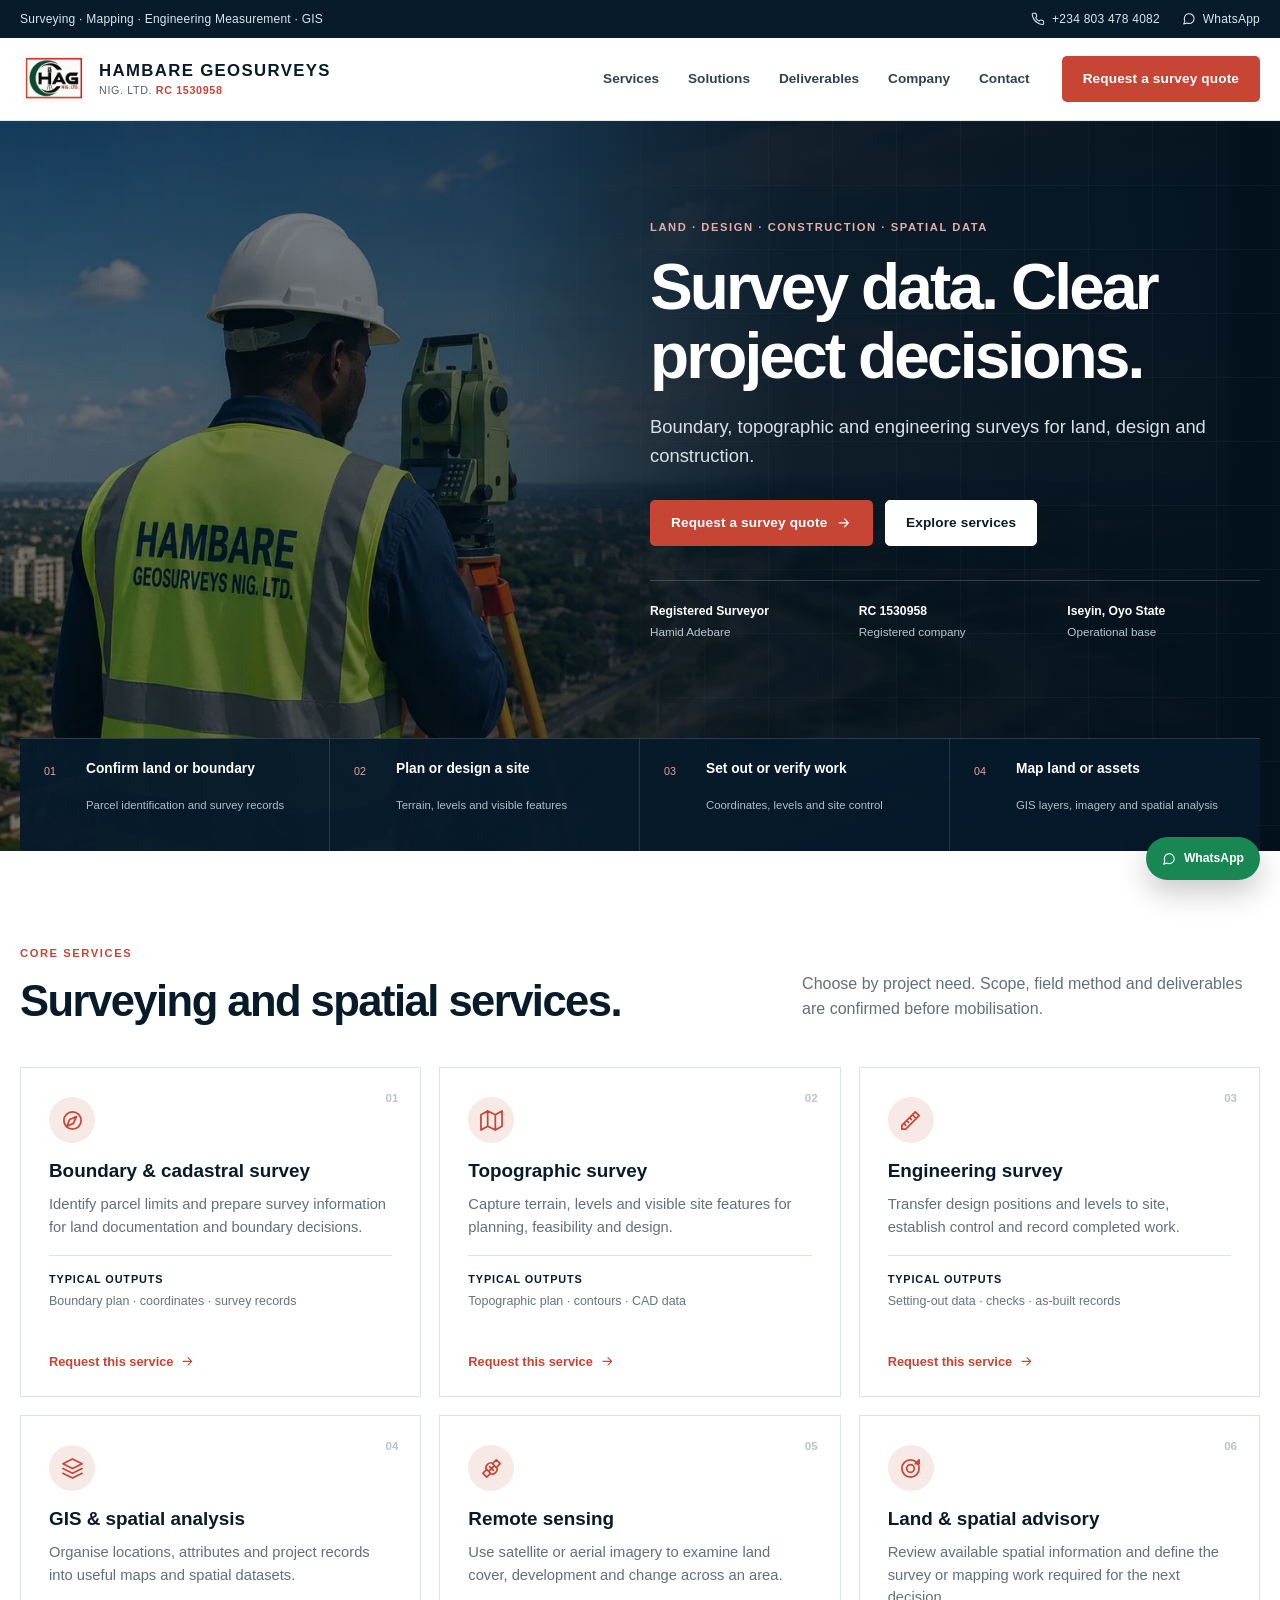
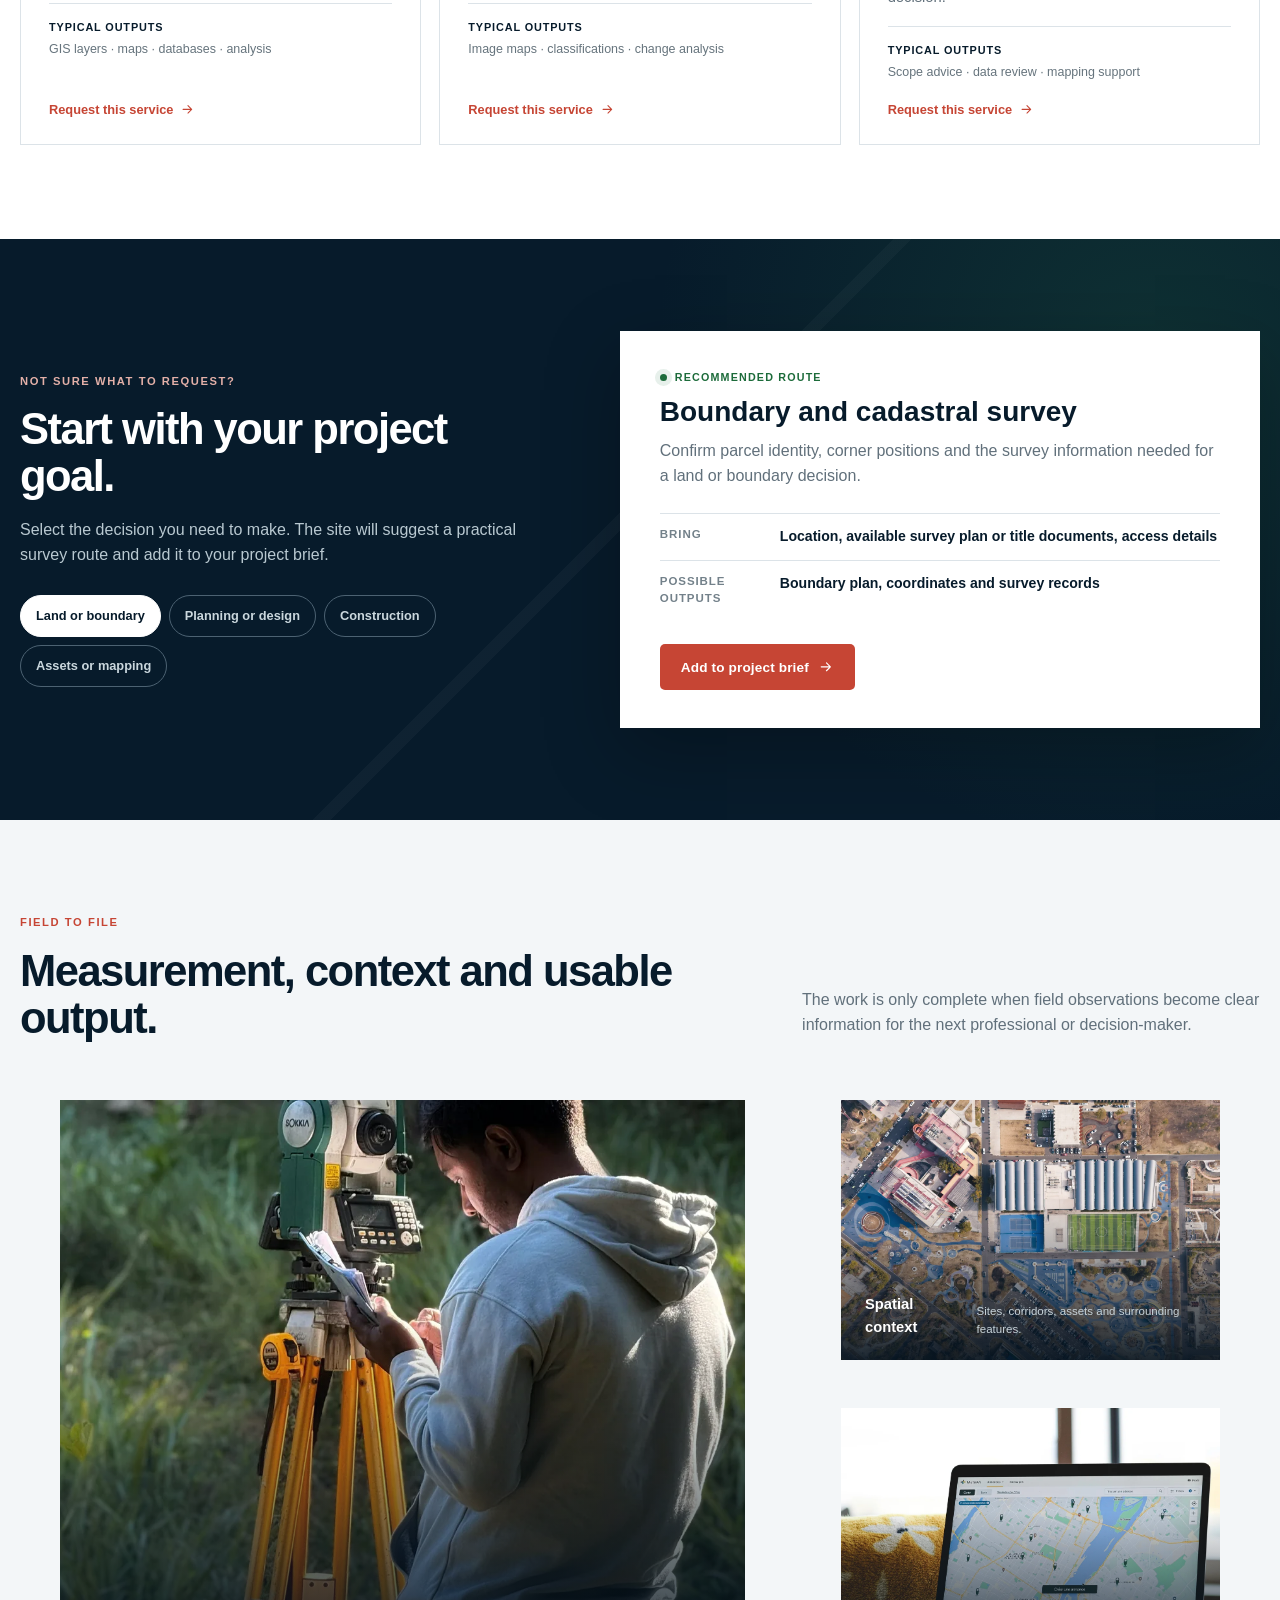
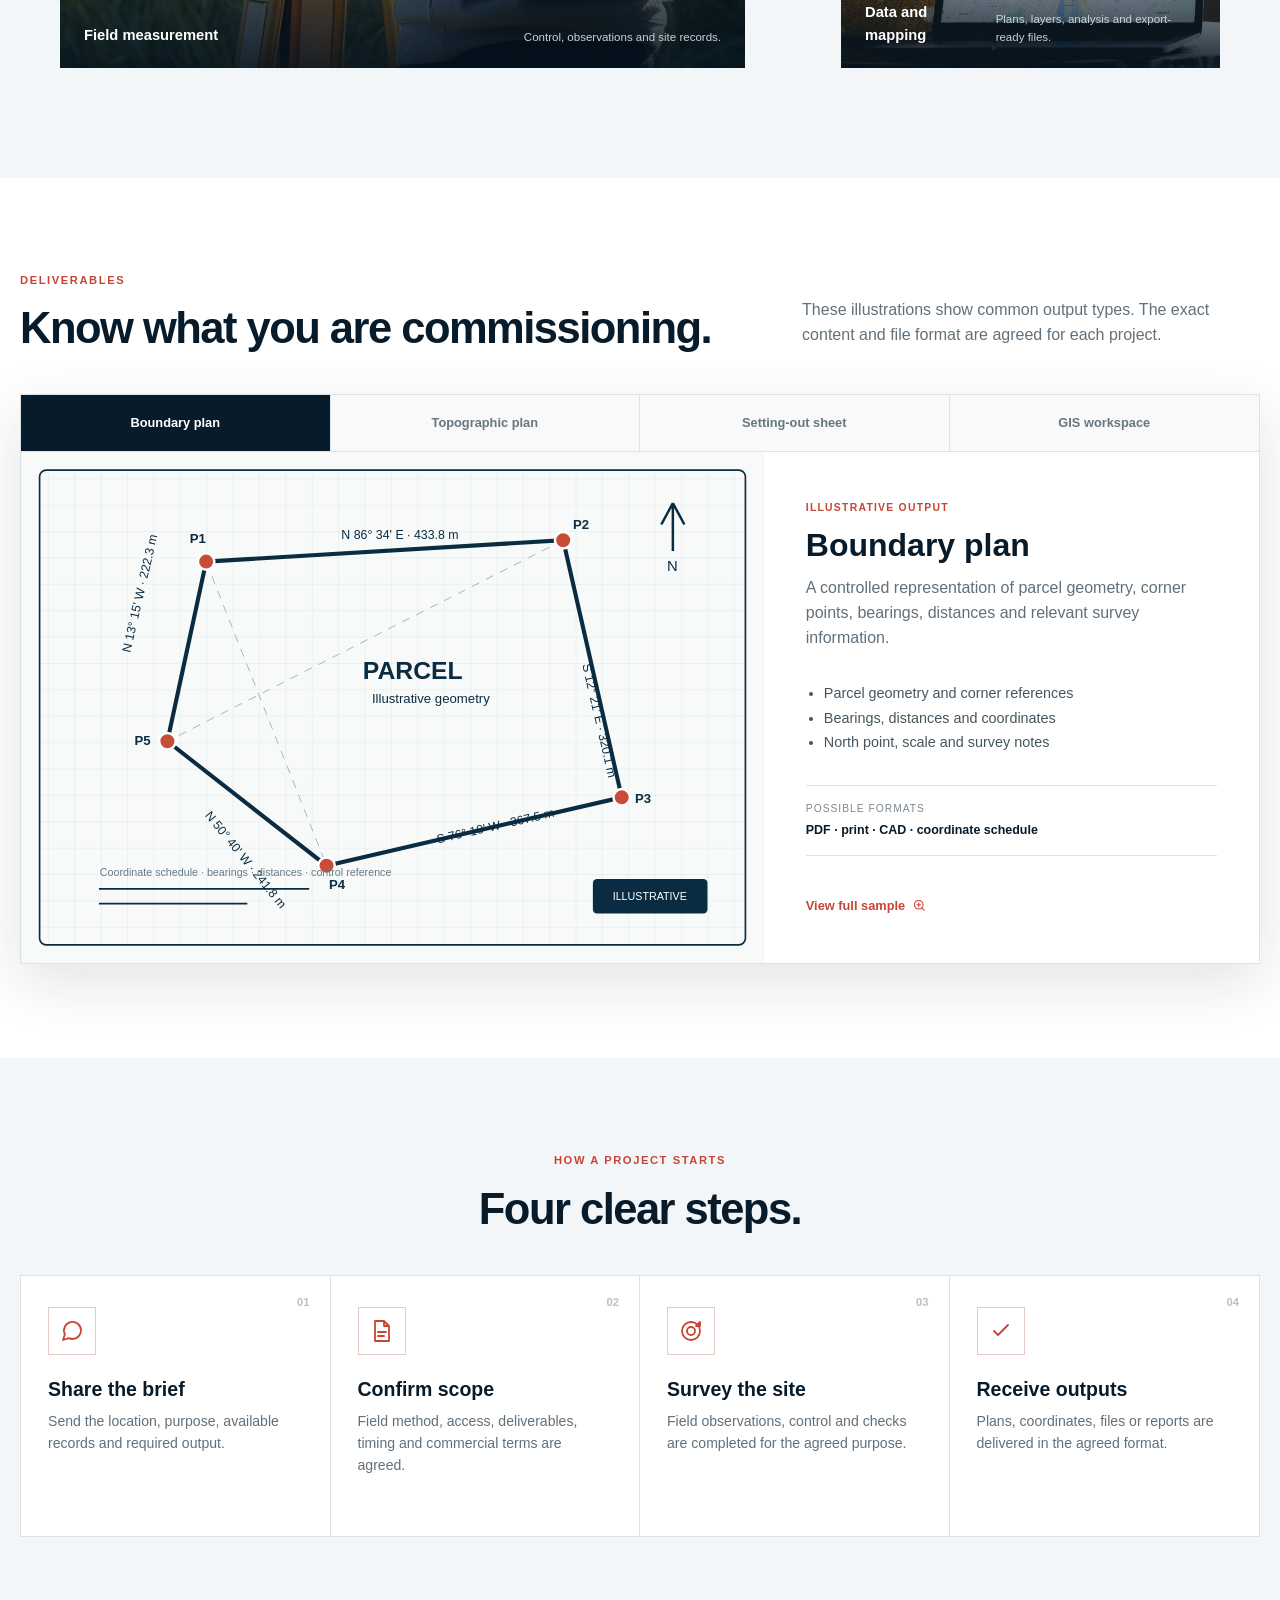
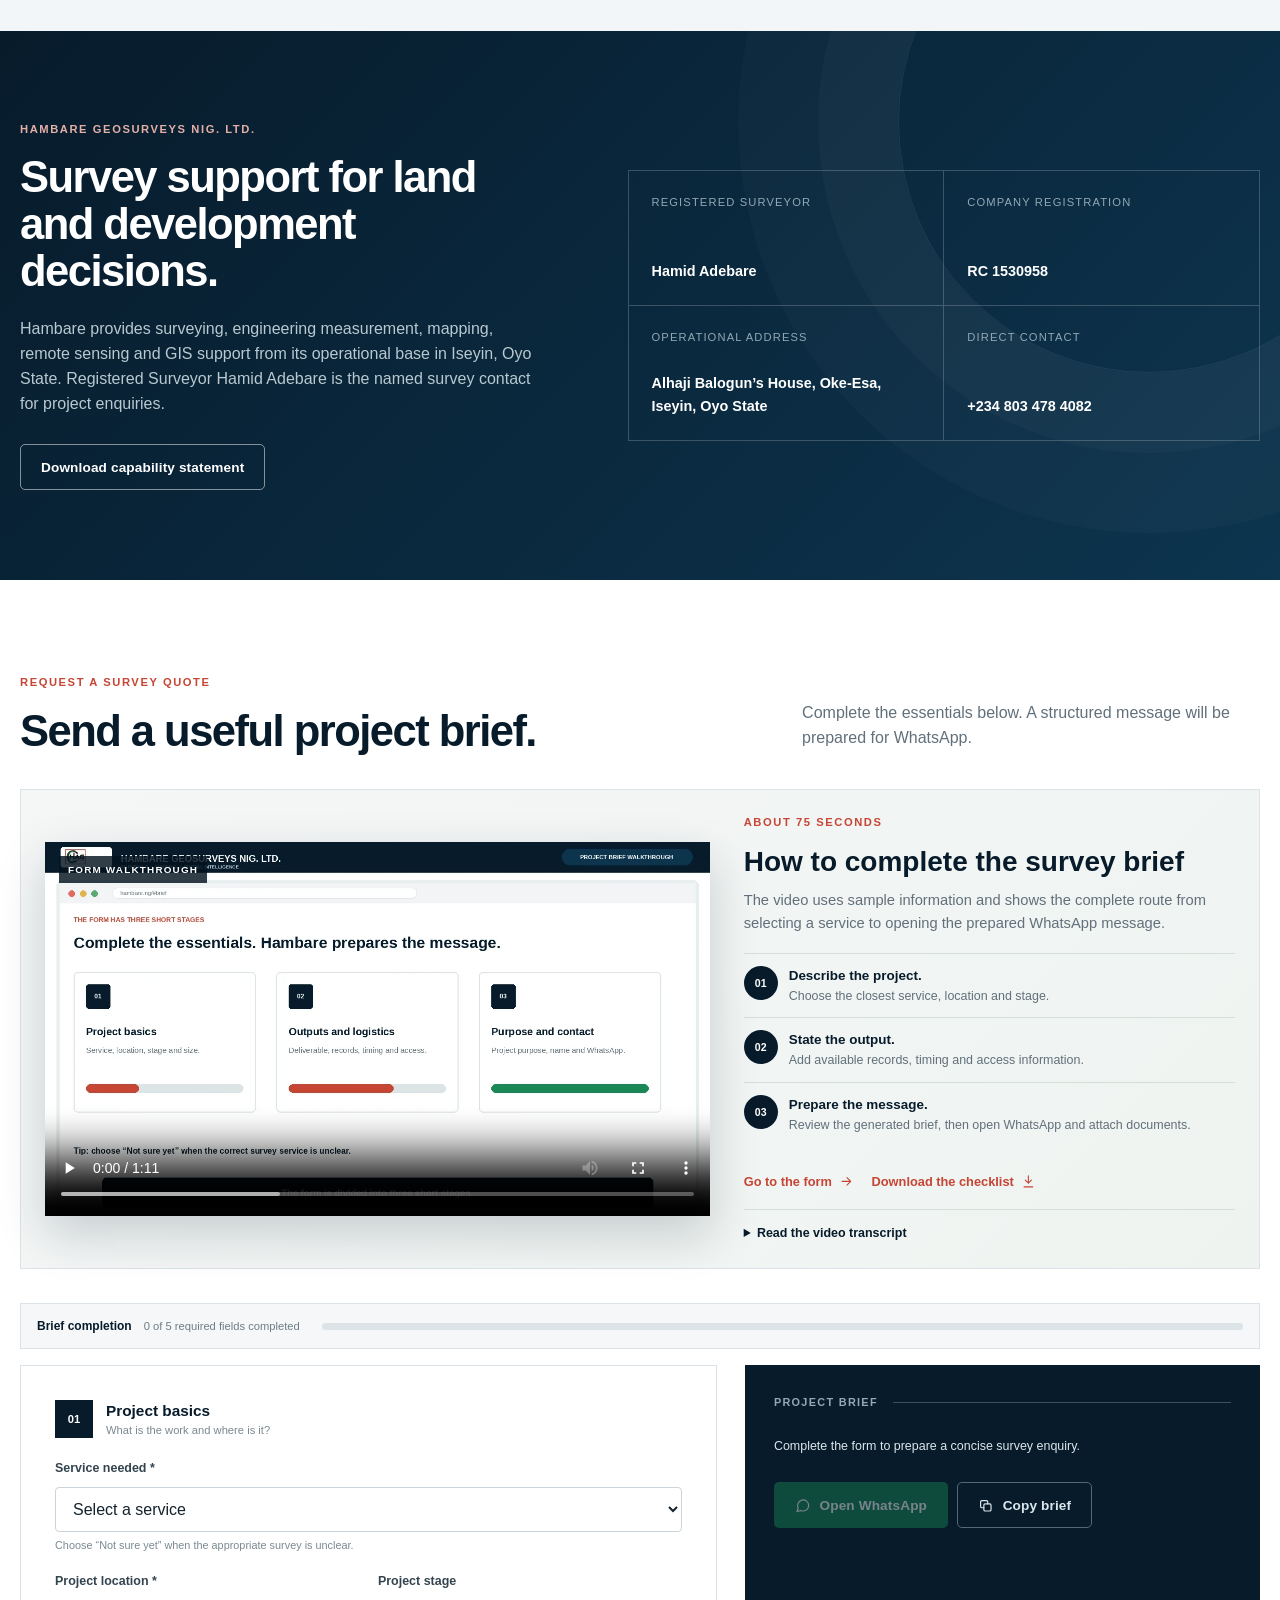
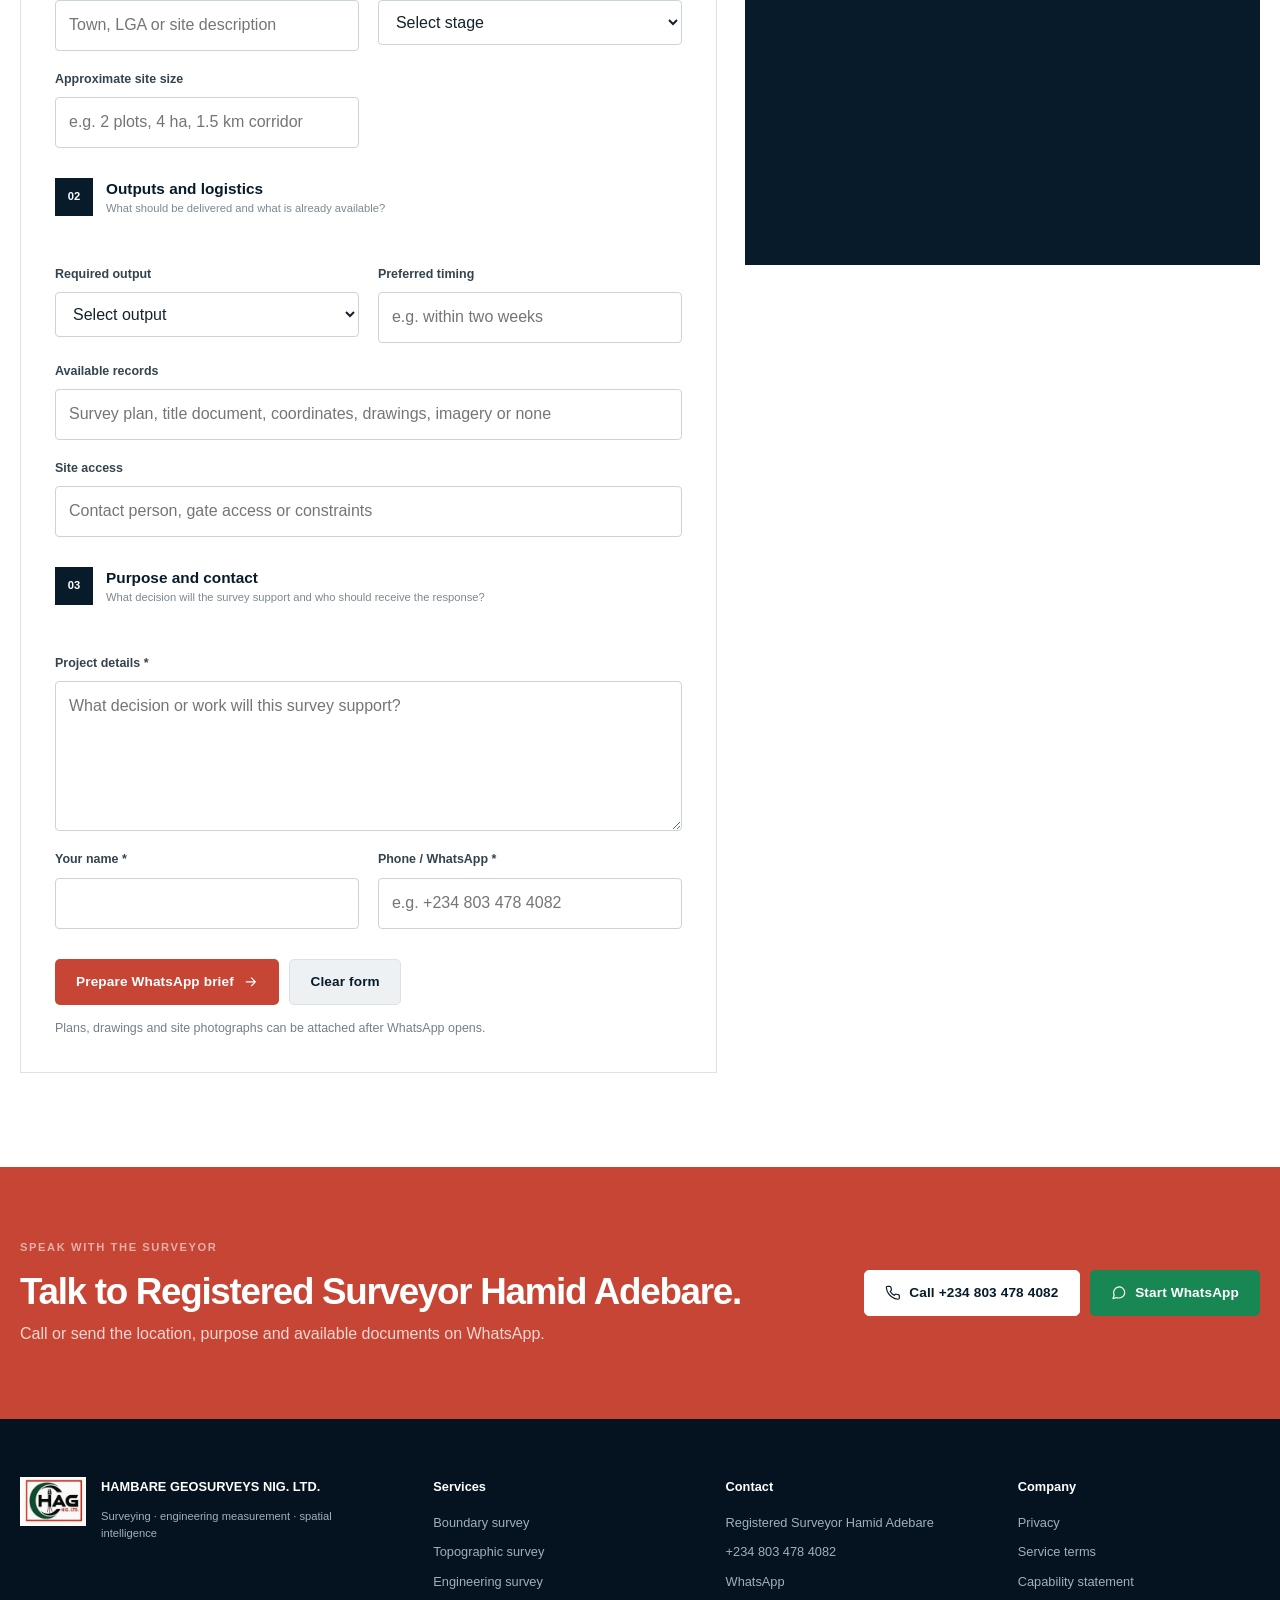
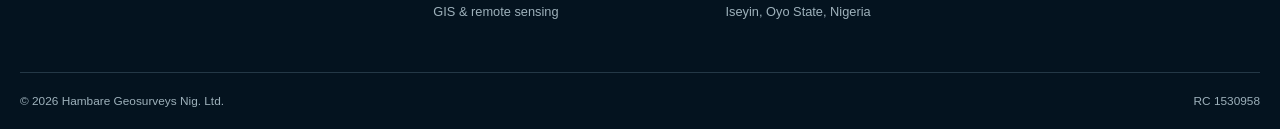
==== commit 023c259c: "Add files via upload" ====
--- a/index.html
+++ b/index.html
@@ -13,7 +13,8 @@
   <meta name="twitter:card" content="summary_large_image">
   <link rel="icon" href="assets/img/favicon.png">
   <link rel="manifest" href="manifest.webmanifest">
-  <link rel="preload" as="image" href="assets/img/hero.webp">
+  <link rel="preload" as="image" href="assets/img/hero-mobile-focus.webp" media="(max-width:720px)">
+  <link rel="preload" as="image" href="assets/img/hero.webp" media="(min-width:721px)">
   <link rel="stylesheet" href="assets/styles.css">
   <script defer src="assets/app.js"></script>
   <script type="application/ld+json">{"@context":"https://schema.org","@type":"ProfessionalService","name":"Hambare Geosurveys Nig. Ltd.","telephone":"+2348034784082","contactPoint":{"@type":"ContactPoint","name":"Registered Surveyor Hamid Adebare","telephone":"+2348034784082","contactType":"survey project enquiries"},"address":{"@type":"PostalAddress","streetAddress":"Alhaji Balogun's House, Oke-Esa","addressLocality":"Iseyin","addressRegion":"Oyo State","addressCountry":"NG"},"description":"Boundary, topographic and engineering surveys, GIS, mapping, remote sensing and spatial advisory."}</script>
@@ -55,7 +56,7 @@
   <div class="container nav-wrap">
     <a class="brand" href="#top" aria-label="Hambare Geosurveys home">
       <img src="assets/img/hag-logo.png" alt="Hambare Geosurveys logo" width="648" height="476">
-      <span><strong>HAMBARE</strong><small>GEOSURVEYS NIG. LTD. <b>RC 1530958</b></small></span>
+      <span><strong>HAMBARE GEOSURVEYS</strong><small>NIG. LTD. <b>RC 1530958</b></small></span>
     </a>
     <button class="menu-toggle" type="button" aria-expanded="false" aria-controls="primary-nav"><svg class="icon"><use href="#i-menu"/></svg><span class="sr-only">Open menu</span></button>
     <nav id="primary-nav" class="primary-nav" aria-label="Primary navigation">
@@ -77,15 +78,15 @@
 <main id="main">
 <section class="hero" id="top">
   <picture class="hero-media">
-    <source media="(max-width:720px)" srcset="assets/img/hero-mobile.webp">
-    <img src="assets/img/hero.webp" alt="Surveyor operating a total station above an urban area" width="1920" height="860" fetchpriority="high">
+    <source media="(max-width:720px)" srcset="assets/img/hero-mobile-focus.webp">
+    <img src="assets/img/hero.webp" alt="Surveyor in a Hambare Geosurveys vest operating a total station above an urban area" width="1920" height="860" fetchpriority="high">
   </picture>
   <div class="hero-overlay"></div>
   <div class="container hero-inner">
     <div class="hero-copy">
-      <span class="eyebrow">Land survey · engineering survey · spatial data</span>
-      <h1>Survey data that moves projects forward.</h1>
-      <p>Boundary, topographic and engineering surveys for land, design, construction and asset decisions.</p>
+      <span class="eyebrow">Land · design · construction · spatial data</span>
+      <h1>Survey data. Clear project decisions.</h1>
+      <p>Boundary, topographic and engineering surveys for land, design and construction.</p>
       <div class="hero-actions">
         <a class="button button-primary" href="#brief">Request a survey quote <svg class="icon"><use href="#i-arrow"/></svg></a>
         <a class="button button-light" href="#services">Explore services</a>
--- a/assets/styles.css
+++ b/assets/styles.css
@@ -4,3 +4,226 @@
 @media(max-width:840px){.utility-inner>span{display:none}.utility-inner{justify-content:center}.menu-toggle{display:block;margin-left:auto}.primary-nav{position:fixed;left:0;right:0;top:120px;background:#fff;display:none;flex-direction:column;align-items:stretch;gap:0;padding:10px 20px 25px;border-bottom:1px solid var(--line);box-shadow:0 20px 40px rgba(7,27,43,.12)}.primary-nav.open{display:flex}.primary-nav a{padding:15px 4px;border-bottom:1px solid var(--line)}.primary-nav a:after{display:none}.hero{min-height:780px;align-items:flex-end}.hero-overlay{background:linear-gradient(0deg,rgba(4,18,30,.98) 0%,rgba(4,18,30,.76) 45%,rgba(4,18,30,.05) 100%)}.hero-media img{object-position:center top}.hero-inner{justify-content:flex-start;padding-bottom:240px}.hero-copy{width:100%;padding:250px 0 30px}.hero-proof{grid-template-columns:1fr 1fr}.hero-proof span:last-child{display:none}.shortcut-grid{grid-template-columns:1fr 1fr}.shortcut-grid button{min-height:88px;padding:16px}.split-head{grid-template-columns:1fr;gap:18px}.finder-layout,.company-layout{grid-template-columns:1fr;gap:45px}.deliverable-view{grid-template-columns:1fr}.deliverable-image{height:420px}.process-grid{grid-template-columns:1fr 1fr}.process-grid article:nth-child(2){border-right:0}.process-grid article:nth-child(-n+2){border-bottom:1px solid var(--line)}.image-grid{height:520px}.contact-strip-inner{align-items:flex-start;flex-direction:column}.footer-grid{grid-template-columns:1fr 1fr}.footer-brand{grid-column:1/-1}}
 @media(max-width:600px){.container{width:min(100% - 28px,var(--container))}.utility-bar{display:none}.site-header{top:0}.nav-wrap{height:72px}.brand{min-width:0}.brand img{width:54px;height:40px}.brand span{display:flex}.brand strong{font-size:.82rem;letter-spacing:.055em}.brand small{display:none}.primary-nav{top:72px}.section{padding:72px 0}.hero{min-height:830px}.hero-copy{padding-top:310px}.hero-copy h1{font-size:2.75rem}.hero-copy>p{font-size:1rem}.hero-actions .button{width:100%}.hero-proof{grid-template-columns:1fr}.hero-proof span:nth-child(2){display:none}.shortcut-grid{grid-template-columns:1fr}.shortcut-grid button{display:none}.shortcut-grid button:first-child,.shortcut-grid button:nth-child(2){display:grid}.hero-inner{padding-bottom:190px}.service-grid{grid-template-columns:1fr}.service-card{min-height:auto}.finder-result{padding:28px 23px}.finder-result dl div{grid-template-columns:1fr;gap:5px}.image-grid{display:flex;overflow-x:auto;height:400px;scroll-snap-type:x mandatory}.image-card,.image-card-large{min-width:86%;height:400px;scroll-snap-align:start}.image-card figcaption{display:block}.image-card figcaption span{display:block;margin-top:4px}.deliverable-tabs{grid-template-columns:1fr 1fr}.deliverable-tabs button:nth-child(2){border-right:0}.deliverable-tabs button:nth-child(-n+2){border-bottom:1px solid var(--line)}.deliverable-image{height:300px}.deliverable-info{padding:31px 23px}.process-grid{grid-template-columns:1fr}.process-grid article{border-right:0;border-bottom:1px solid var(--line)!important;min-height:auto}.company-facts{grid-template-columns:1fr}.form-grid{grid-template-columns:1fr}.form-grid label.full{grid-column:auto}.brief form{padding:24px 19px}.contact-actions .button{width:100%}.footer-grid{grid-template-columns:1fr}.footer-grid>div:last-child{display:flex}.footer-bottom{flex-direction:column;gap:7px}.floating-wa span{display:none}.floating-wa{width:48px;height:48px;justify-content:center;padding:0;right:14px;bottom:14px}.contact-strip{padding-bottom:88px}.deliverable-modal{width:calc(100% - 18px)}}
 @media(prefers-reduced-motion:reduce){html{scroll-behavior:auto}*,*:before,*:after{animation:none!important;transition:none!important}}
+
+/* Guided project-brief experience — v16 */
+.brief-guide{display:grid;grid-template-columns:minmax(0,1.15fr) minmax(320px,.85fr);gap:34px;align-items:center;margin:-8px 0 34px;padding:24px;border:1px solid var(--line);background:linear-gradient(135deg,#f5f7f7,#eef3f0)}
+.guide-video-wrap{position:relative;background:#03121f;box-shadow:0 18px 45px rgba(7,27,43,.18);overflow:hidden;aspect-ratio:16/9}
+.guide-video-wrap:before{content:"FORM WALKTHROUGH";position:absolute;left:14px;top:14px;z-index:2;background:rgba(4,19,31,.82);color:#fff;padding:6px 9px;font-size:.62rem;font-weight:800;letter-spacing:.12em;pointer-events:none}
+.guide-video-wrap video{display:block;width:100%;height:100%;object-fit:cover;background:#03121f}
+.guide-copy h3{font-size:1.75rem;margin-bottom:12px}
+.guide-copy>p{color:var(--muted);font-size:.92rem;margin-bottom:18px}
+.guide-steps{list-style:none;padding:0;margin:0;display:grid;gap:12px;counter-reset:guide}
+.guide-steps li{counter-increment:guide;display:grid;grid-template-columns:34px 1fr;column-gap:11px;align-items:start;padding-top:12px;border-top:1px solid #d5ded9}
+.guide-steps li:before{content:counter(guide,decimal-leading-zero);grid-row:1/3;width:34px;height:34px;display:grid;place-items:center;background:var(--navy);color:#fff;font-size:.66rem;font-weight:800;border-radius:50%}
+.guide-steps b{font-size:.84rem;color:var(--navy)}
+.guide-steps span{font-size:.78rem;color:var(--muted);line-height:1.5}
+.guide-links{display:flex;gap:18px;flex-wrap:wrap;margin-top:20px}
+.text-link{display:inline-flex;align-items:center;gap:7px;color:var(--red);font-size:.8rem;font-weight:800}
+.text-link:hover{text-decoration:underline;text-underline-offset:4px}
+.video-transcript{margin-top:18px;border-top:1px solid #d5ded9;padding-top:14px}
+.video-transcript summary{cursor:pointer;font-size:.78rem;font-weight:800;color:var(--navy)}
+.video-transcript p{font-size:.76rem;color:var(--muted);line-height:1.65;margin:12px 0 0}
+.form-progress{display:grid;grid-template-columns:auto 1fr;gap:22px;align-items:center;margin-bottom:16px;padding:13px 16px;background:#f5f7f8;border:1px solid var(--line)}
+.form-progress>div:first-child{display:flex;align-items:baseline;gap:12px;white-space:nowrap}
+.form-progress b{font-size:.75rem;color:var(--navy)}
+.form-progress span{font-size:.7rem;color:#6e7d86}
+.progress-track{height:7px;background:#dce4e7;overflow:hidden;border-radius:99px}
+.progress-track span{display:block;height:100%;width:0;background:linear-gradient(90deg,var(--red),#e58979);border-radius:inherit;transition:width .3s ease}
+.form-progress.complete .progress-track span{background:linear-gradient(90deg,#197449,#2fa86f)}
+.form-progress.complete #formProgressText{color:#197449;font-weight:800}
+.form-step{border:0;padding:0;margin:0 0 30px;min-width:0}
+.form-step+ .form-step{border-top:1px solid var(--line);padding-top:28px}
+.form-step legend{width:100%;display:flex;align-items:center;gap:13px;margin:0 0 21px;padding:0;color:var(--navy)}
+.form-step legend>span{width:38px;height:38px;display:grid;place-items:center;background:var(--navy);color:#fff;font-size:.7rem;font-weight:800;flex:0 0 auto}
+.form-step legend>div{display:flex;flex-direction:column;font-size:.96rem;font-weight:800;line-height:1.25}
+.form-step legend small{font-size:.7rem;font-weight:400;color:#7b8991;margin-top:3px}
+.form-grid label small{font-size:.68rem;color:#7b8991;line-height:1.45;margin-top:-2px}
+#scopeForm{scroll-margin-top:112px}
+
+@media(max-width:900px){
+  .brief-guide{grid-template-columns:1fr;align-items:start}
+  .guide-copy h3{font-size:1.55rem}
+}
+@media(max-width:600px){
+  .brief-guide{padding:14px;margin-bottom:24px;gap:23px}
+  .guide-video-wrap:before{font-size:.54rem;left:9px;top:9px}
+  .guide-copy h3{font-size:1.38rem}
+  .guide-links{flex-direction:column;align-items:flex-start;gap:10px}
+  .form-progress{grid-template-columns:1fr;gap:10px}
+  .form-progress>div:first-child{justify-content:space-between;white-space:normal}
+  .form-step{margin-bottom:25px}
+  .form-step+ .form-step{padding-top:24px}
+  .form-step legend{align-items:flex-start}
+  .form-step legend>div{font-size:.9rem}
+}
+
+
+/* Mobile-first commercial refinement — v17 */
+.mobile-nav-actions,.mobile-action-bar,.mobile-form-nav,.mobile-form-controls,.mobile-swipe-note{display:none}
+
+@media(max-width:720px){
+  html{scroll-padding-top:78px}
+  body{padding-bottom:70px}
+  .container{width:min(100% - 32px,var(--container))}
+  .site-header{box-shadow:0 8px 24px rgba(7,27,43,.08)}
+  .nav-wrap{height:68px;gap:12px}
+  .brand{gap:9px;max-width:calc(100% - 54px)}
+  .brand img{width:50px;height:38px}
+  .brand strong{font-size:.78rem;letter-spacing:.05em;white-space:nowrap}
+  .menu-toggle{width:44px;height:44px;display:grid;place-items:center;border:1px solid var(--line);border-radius:8px}
+  .menu-toggle .icon{width:21px;height:21px}
+  .primary-nav{top:68px;height:calc(100dvh - 68px);overflow-y:auto;padding:18px 18px 32px;background:rgba(255,255,255,.99)}
+  .primary-nav.open{display:flex}
+  .primary-nav>a{padding:17px 4px;font-size:1rem}
+  .mobile-nav-actions{display:grid;gap:10px;padding-top:20px}
+  .mobile-nav-actions .button{width:100%;padding:0 14px}
+
+  .section{padding:58px 0}
+  .section-head{margin-bottom:28px}
+  .split-head{gap:12px}
+  .split-head p{font-size:.92rem;line-height:1.6}
+  h2{font-size:clamp(1.9rem,9vw,2.55rem);line-height:1.06}
+  .eyebrow{font-size:.64rem;margin-bottom:11px}
+
+  .hero{display:block;min-height:0;overflow:visible;background:var(--navy)}
+  .hero-media{position:relative;display:block;height:300px;background:#dce4e8}
+  .hero-media img{height:100%;object-position:center 16%;display:block}
+  .hero-overlay{height:300px;background:linear-gradient(180deg,rgba(4,18,30,.04) 42%,rgba(4,18,30,.72) 100%)}
+  .hero:after{display:none}
+  .hero-inner{display:block;padding:0;width:100%;max-width:none}
+  .hero-copy{width:100%;padding:30px 16px 27px}
+  .hero-copy h1{font-size:clamp(2.35rem,11vw,3.15rem);line-height:1.01;letter-spacing:-.045em;margin-bottom:16px}
+  .hero-copy>p{font-size:1rem;line-height:1.58;margin-bottom:22px}
+  .hero-actions{display:grid;grid-template-columns:1fr 1fr;gap:10px;margin-bottom:24px}
+  .hero-actions .button{width:auto;min-height:50px;padding:0 13px;font-size:.79rem}
+  .hero-proof{display:grid;grid-template-columns:1fr 1fr;gap:0;border:1px solid rgba(255,255,255,.16);padding:0}
+  .hero-proof span{display:block!important;padding:13px 12px;font-size:.68rem;border-right:1px solid rgba(255,255,255,.13);border-bottom:1px solid rgba(255,255,255,.13)}
+  .hero-proof span:nth-child(2){border-right:0}
+  .hero-proof span:last-child{grid-column:1/-1;border-bottom:0;border-right:0}
+  .hero-proof b{font-size:.7rem}
+  .hero-shortcuts{position:relative;background:#04131f}
+  .shortcut-grid{display:flex!important;overflow-x:auto;gap:10px;padding:12px 16px 15px;background:#04131f;scroll-snap-type:x mandatory;scrollbar-width:none}
+  .shortcut-grid::-webkit-scrollbar{display:none}
+  .shortcut-grid button,.shortcut-grid button:first-child,.shortcut-grid button:nth-child(2){display:grid!important;flex:0 0 79%;min-height:102px;padding:17px;border:1px solid rgba(255,255,255,.14)!important;border-radius:8px;scroll-snap-align:center;background:#0a2335}
+  .shortcut-grid button:active{background:var(--red)}
+  .shortcut-grid b{font-size:.88rem}
+  .shortcut-grid small{font-size:.72rem}
+
+  .service-grid{display:flex;overflow-x:auto;gap:12px;margin-right:-16px;padding:2px 16px 16px 1px;scroll-snap-type:x mandatory;scrollbar-width:none}
+  .service-grid::-webkit-scrollbar{display:none}
+  .service-card{flex:0 0 86%;min-height:315px;padding:25px 23px;scroll-snap-align:center;border-radius:10px;box-shadow:0 10px 28px rgba(7,27,43,.07)}
+  .service-card:hover{transform:none}
+  .service-card h3{font-size:1.16rem}
+  .mobile-swipe-note{display:flex;align-items:center;justify-content:center;gap:8px;margin:2px 0 0;color:#71808a;font-size:.7rem;font-weight:800;letter-spacing:.04em;text-transform:uppercase}
+  .mobile-swipe-note:after{content:'→';color:var(--red);font-size:1rem}
+
+  .solution-finder{padding:60px 0}
+  .finder-layout{gap:28px}
+  .finder-copy h2{font-size:2.3rem}
+  .finder-tabs{flex-wrap:nowrap;overflow-x:auto;margin-right:-16px;padding:0 16px 8px 0;scrollbar-width:none}
+  .finder-tabs::-webkit-scrollbar{display:none}
+  .finder-tabs button{flex:0 0 auto;min-height:44px}
+  .finder-result{padding:26px 21px;border-radius:9px}
+  .finder-result h3{font-size:1.55rem}
+  .finder-result dl{margin:18px 0}
+  .finder-result dl div{padding:11px 0}
+  .finder-result .button{width:100%}
+
+  .image-grid{height:330px;gap:12px;margin-right:-16px;padding-right:16px}
+  .image-card,.image-card-large{min-width:84%;height:330px;border-radius:9px}
+  .image-card figcaption{left:18px;right:18px;bottom:17px}
+  .image-card figcaption b{font-size:.9rem}
+  .image-card figcaption span{font-size:.72rem}
+
+  .deliverable-shell{border-radius:10px;overflow:hidden}
+  .deliverable-tabs{display:flex;overflow-x:auto;scroll-snap-type:x mandatory;scrollbar-width:none}
+  .deliverable-tabs::-webkit-scrollbar{display:none}
+  .deliverable-tabs button{flex:0 0 48%;min-height:54px;border-right:1px solid var(--line)!important;border-bottom:1px solid var(--line)!important;scroll-snap-align:start;font-size:.74rem;padding:10px}
+  .deliverable-image{height:260px;padding:10px}
+  .deliverable-info{padding:25px 20px 27px}
+  .deliverable-info h3{font-size:1.45rem}
+  .deliverable-info p,.deliverable-info li{font-size:.83rem}
+  .format-row{display:grid;gap:4px}
+
+  .process-grid{grid-template-columns:1fr 1fr;gap:10px;background:transparent;border:0}
+  .process-grid article{min-height:210px;padding:22px 17px;border:1px solid var(--line)!important;border-radius:9px;background:#fff}
+  .process-grid article>span{right:14px;top:13px}
+  .process-icon{width:42px;height:42px;margin-bottom:17px}
+  .process-grid h3{font-size:1rem}
+  .process-grid p{font-size:.77rem;line-height:1.55}
+
+  .company{padding:62px 0}
+  .company-layout{gap:30px}
+  .company-copy p{font-size:.9rem}
+  .company-copy .button{width:100%}
+  .company-facts{display:flex;overflow-x:auto;border:0;gap:10px;margin-right:-16px;padding-right:16px;scroll-snap-type:x mandatory;scrollbar-width:none}
+  .company-facts::-webkit-scrollbar{display:none}
+  .company-facts div{flex:0 0 78%;min-height:132px;border:1px solid rgba(255,255,255,.2);border-radius:8px;scroll-snap-align:center}
+
+  .brief{padding-top:58px}
+  .brief-guide{padding:0;border-radius:10px;overflow:hidden;background:#f3f6f4}
+  .guide-video-wrap{box-shadow:none}
+  .guide-copy{padding:5px 18px 21px}
+  .guide-copy .eyebrow{margin-top:8px}
+  .guide-copy h3{font-size:1.35rem}
+  .guide-copy>p{font-size:.84rem}
+  .guide-steps{grid-template-columns:1fr;gap:8px}
+  .guide-steps li{padding-top:9px}
+  .guide-links{display:grid;grid-template-columns:1fr 1fr;gap:8px}
+  .guide-links .text-link{min-height:44px;padding:8px 0;font-size:.72rem}
+  .video-transcript{margin-top:12px}
+  .form-progress{position:sticky;top:68px;z-index:20;margin:0 0 12px;padding:11px 13px;box-shadow:0 7px 18px rgba(7,27,43,.08)}
+  .form-progress b{font-size:.7rem}
+  .form-progress span{font-size:.65rem}
+  .brief-layout{gap:14px}
+  .brief form{padding:17px 15px 18px;border-radius:10px}
+  .mobile-form-nav{display:grid;grid-template-columns:repeat(3,1fr);gap:6px;margin-bottom:20px}
+  .mobile-form-nav button{min-height:48px;border:1px solid var(--line);background:#f5f7f8;color:#66747d;border-radius:7px;font-size:.68rem;font-weight:800;display:flex;align-items:center;justify-content:center;gap:6px}
+  .mobile-form-nav button span{width:22px;height:22px;border-radius:50%;display:grid;place-items:center;background:#dfe5e8;color:#5a6871;font-size:.62rem}
+  .mobile-form-nav button[aria-selected='true']{background:var(--navy);color:#fff;border-color:var(--navy)}
+  .mobile-form-nav button[aria-selected='true'] span{background:var(--red);color:#fff}
+  #scopeForm.mobile-stepper-ready .form-step{display:none}
+  #scopeForm.mobile-stepper-ready .form-step.is-active{display:block;animation:mobileStepIn .25s ease both}
+  .form-step{margin-bottom:18px}
+  .form-step+ .form-step{border-top:0;padding-top:0}
+  .form-step legend{margin-bottom:18px}
+  .form-step legend>span{width:34px;height:34px}
+  .form-step legend>div{font-size:.92rem}
+  .form-grid{gap:15px}
+  .form-grid label>span{font-size:.76rem}
+  .form-grid input,.form-grid select,.form-grid textarea{min-height:49px;padding:13px 12px;font-size:16px;border-radius:7px}
+  .form-grid textarea{min-height:130px}
+  .mobile-form-controls{display:flex;align-items:center;justify-content:space-between;gap:9px;border-top:1px solid var(--line);padding-top:16px;margin-top:7px}
+  .mobile-form-controls .button{min-height:46px;min-width:92px}
+  .mobile-form-controls span{font-size:.7rem;font-weight:800;color:#73818a;text-align:center}
+  #scopeForm[data-active-step='0'] #formStepPrev{visibility:hidden}
+  #scopeForm[data-active-step='2'] #formStepNext{display:none}
+  #scopeForm.mobile-stepper-ready .form-actions{display:none}
+  #scopeForm.mobile-stepper-ready[data-active-step='2'] .form-actions{display:grid;grid-template-columns:1fr auto;gap:8px}
+  #scopeForm.mobile-stepper-ready[data-active-step='2'] .form-actions .button{min-height:50px;padding:0 13px}
+  .form-note{font-size:.7rem;line-height:1.5}
+  .brief-preview{display:none;position:static;min-height:0;padding:22px 18px;border-radius:9px}
+  .brief-preview.ready{display:block}
+  .brief-preview pre{font-size:.72rem;line-height:1.62;margin:18px 0;max-height:330px;overflow:auto}
+  .preview-actions{display:grid;grid-template-columns:1fr 1fr}
+  .preview-actions .button{min-height:48px;padding:0 10px;font-size:.72rem}
+
+  .contact-strip{padding:54px 0 94px}
+  .contact-strip h2{font-size:2rem}
+  .contact-actions{display:grid;width:100%}
+  .footer-grid{gap:27px;padding-bottom:34px}
+  .footer-grid>div{font-size:.78rem}
+  .footer-brand{grid-column:auto}
+  .footer-brand img{width:58px;height:43px}
+  .footer-bottom{padding-bottom:18px}
+
+  .floating-wa{display:none}
+  .mobile-action-bar{position:fixed;display:grid;grid-template-columns:1fr 1fr 1.15fr;left:0;right:0;bottom:0;z-index:190;height:66px;background:#fff;border-top:1px solid #d6dee3;box-shadow:0 -12px 28px rgba(7,27,43,.13);padding:max(6px,env(safe-area-inset-bottom)) 8px 6px}
+  .mobile-action-bar a{display:flex;flex-direction:column;align-items:center;justify-content:center;gap:3px;color:#4e5d67;font-size:.63rem;font-weight:800;border-radius:7px}
+  .mobile-action-bar .icon{width:20px;height:20px}
+  .mobile-action-bar .mobile-action-primary{background:var(--red);color:#fff}
+  .toast{bottom:78px;max-width:calc(100% - 28px);text-align:center;font-size:.76rem}
+  .deliverable-modal{max-height:90dvh;overflow:auto;border-radius:9px}
+}
+
+@keyframes mobileStepIn{from{opacity:0;transform:translateX(12px)}to{opacity:1;transform:none}}
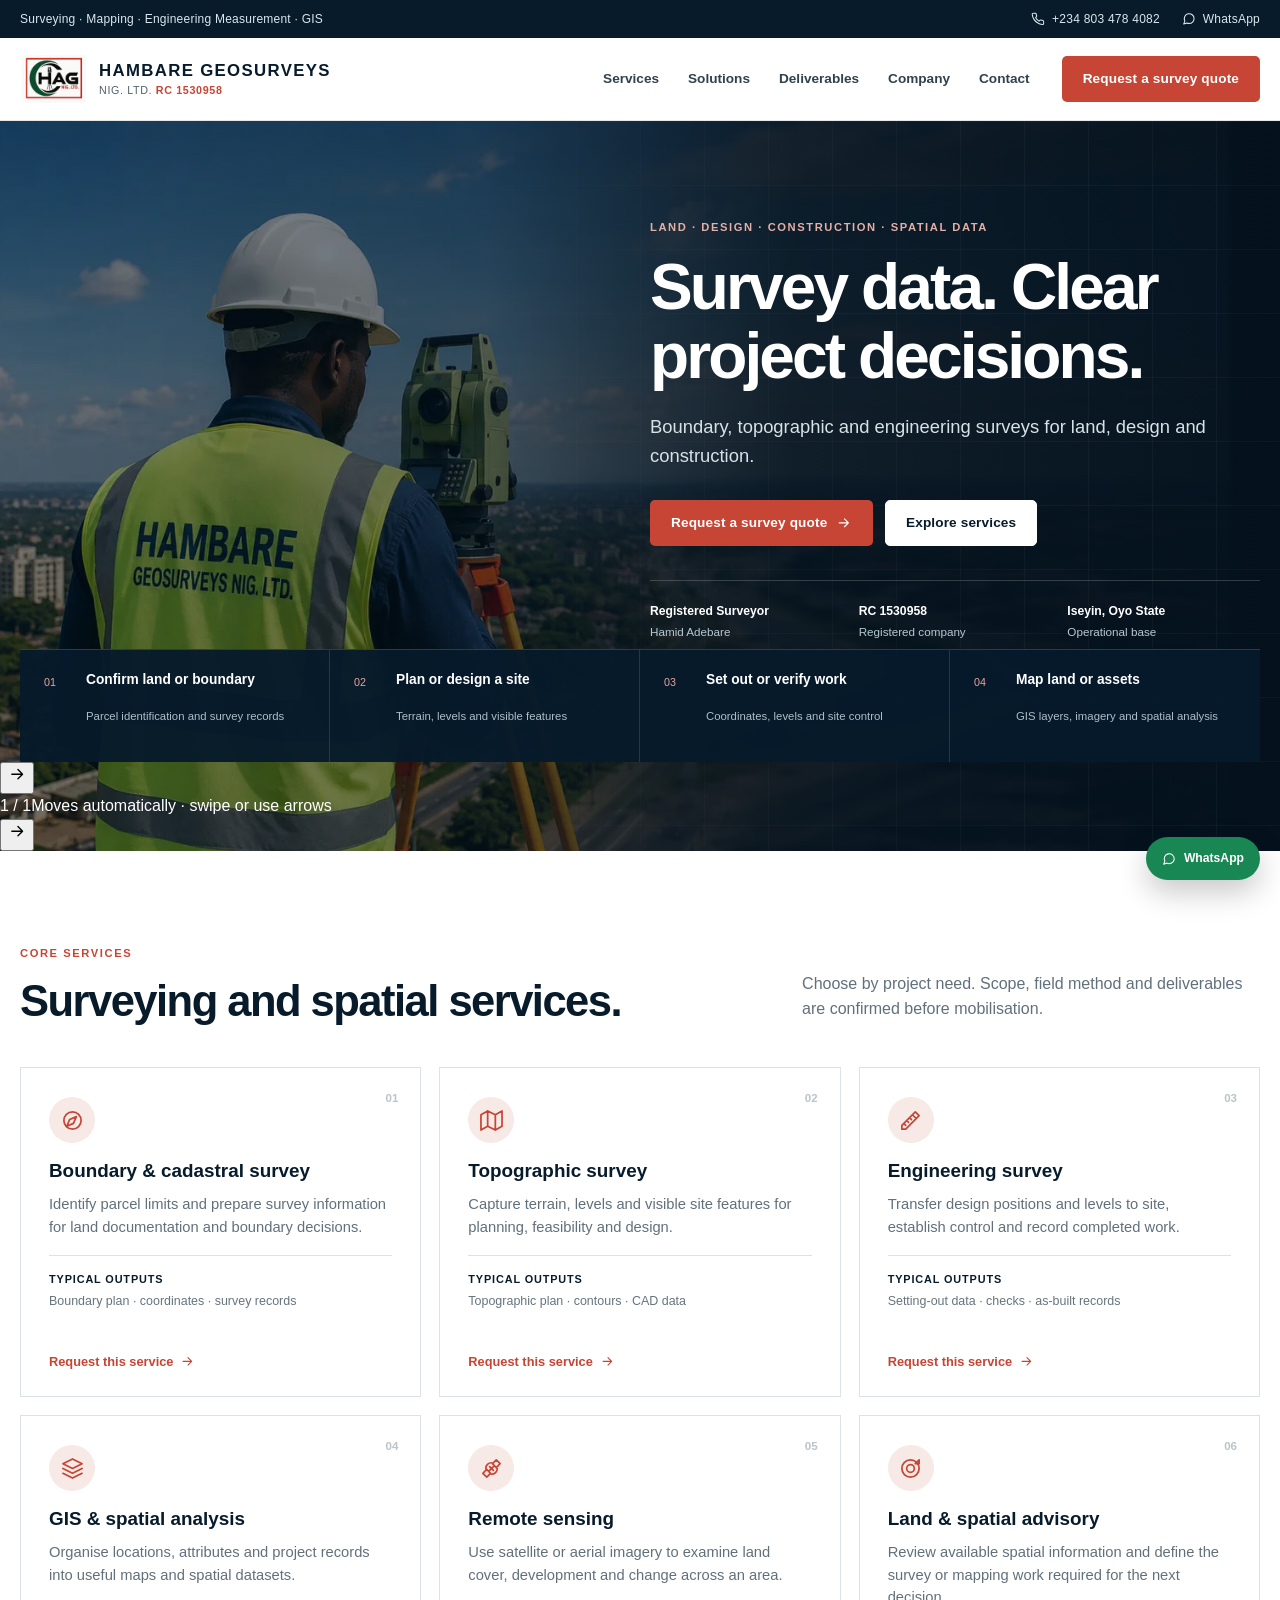
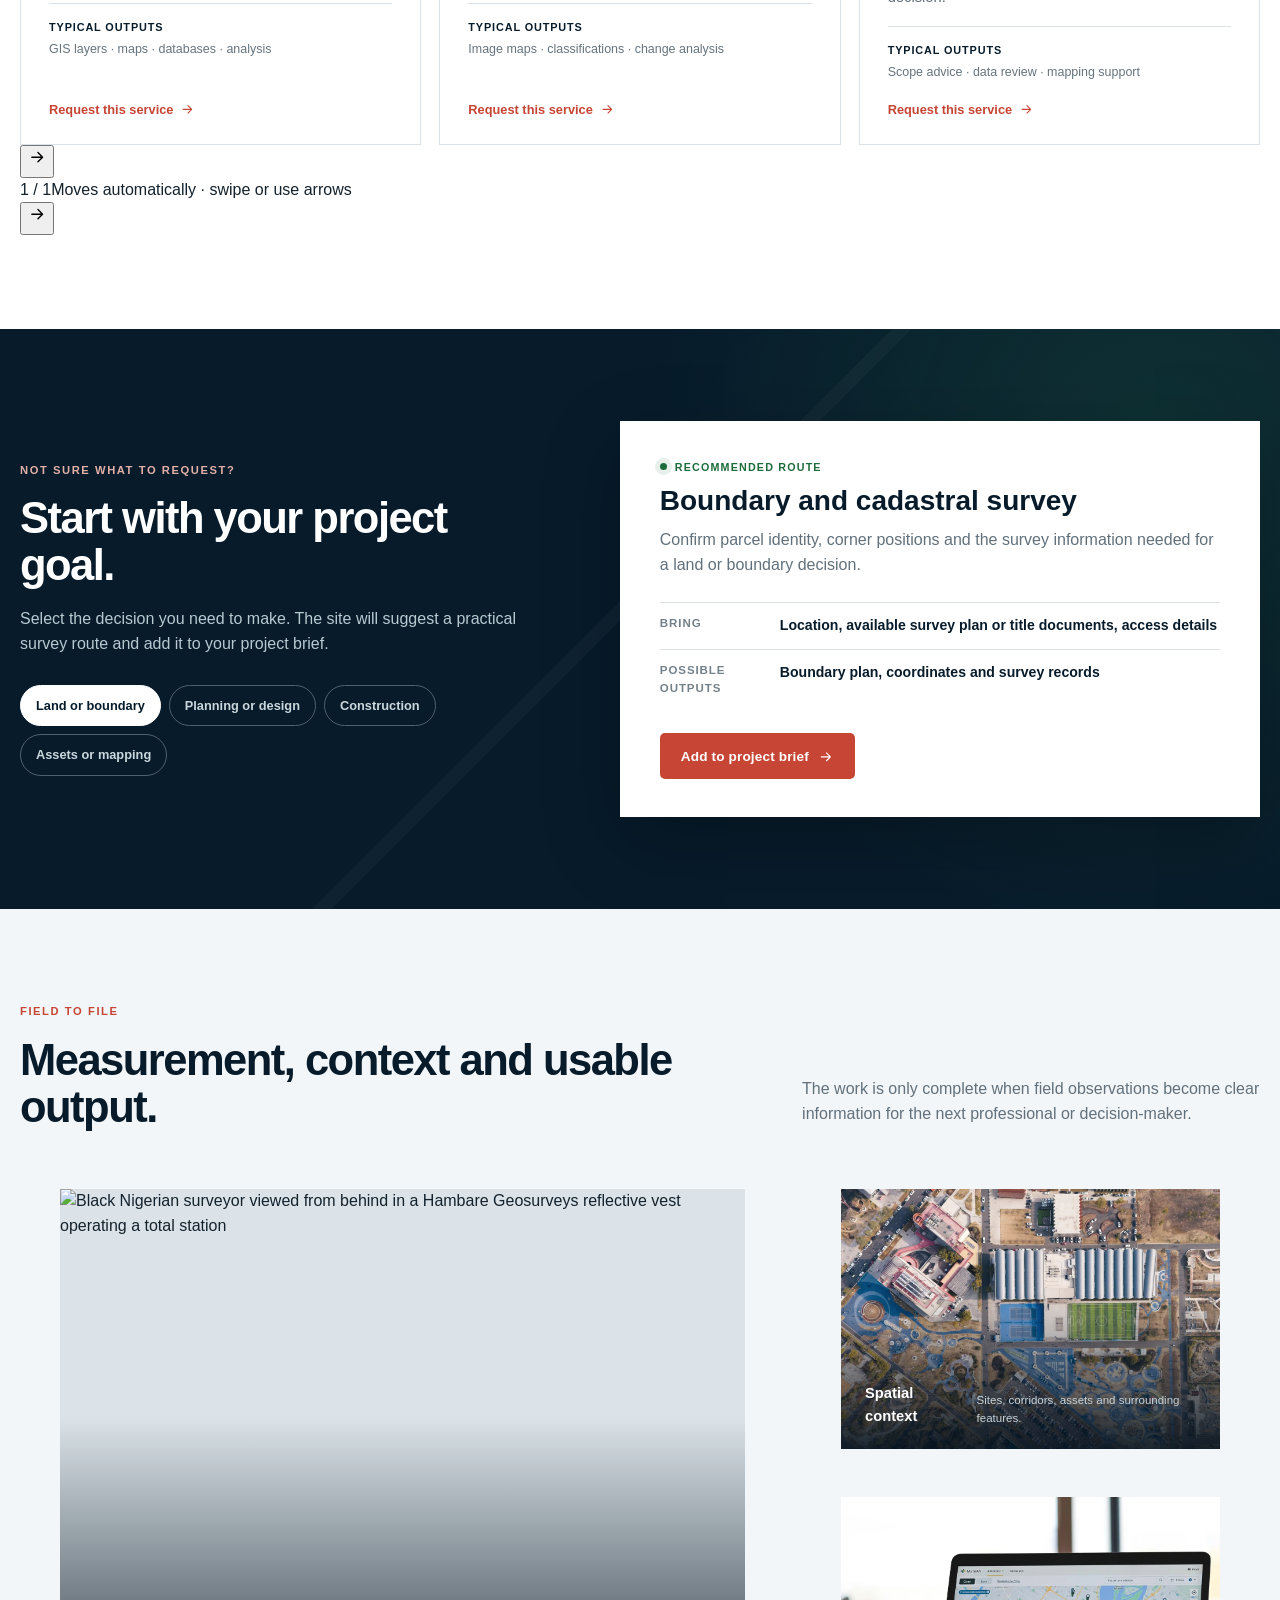
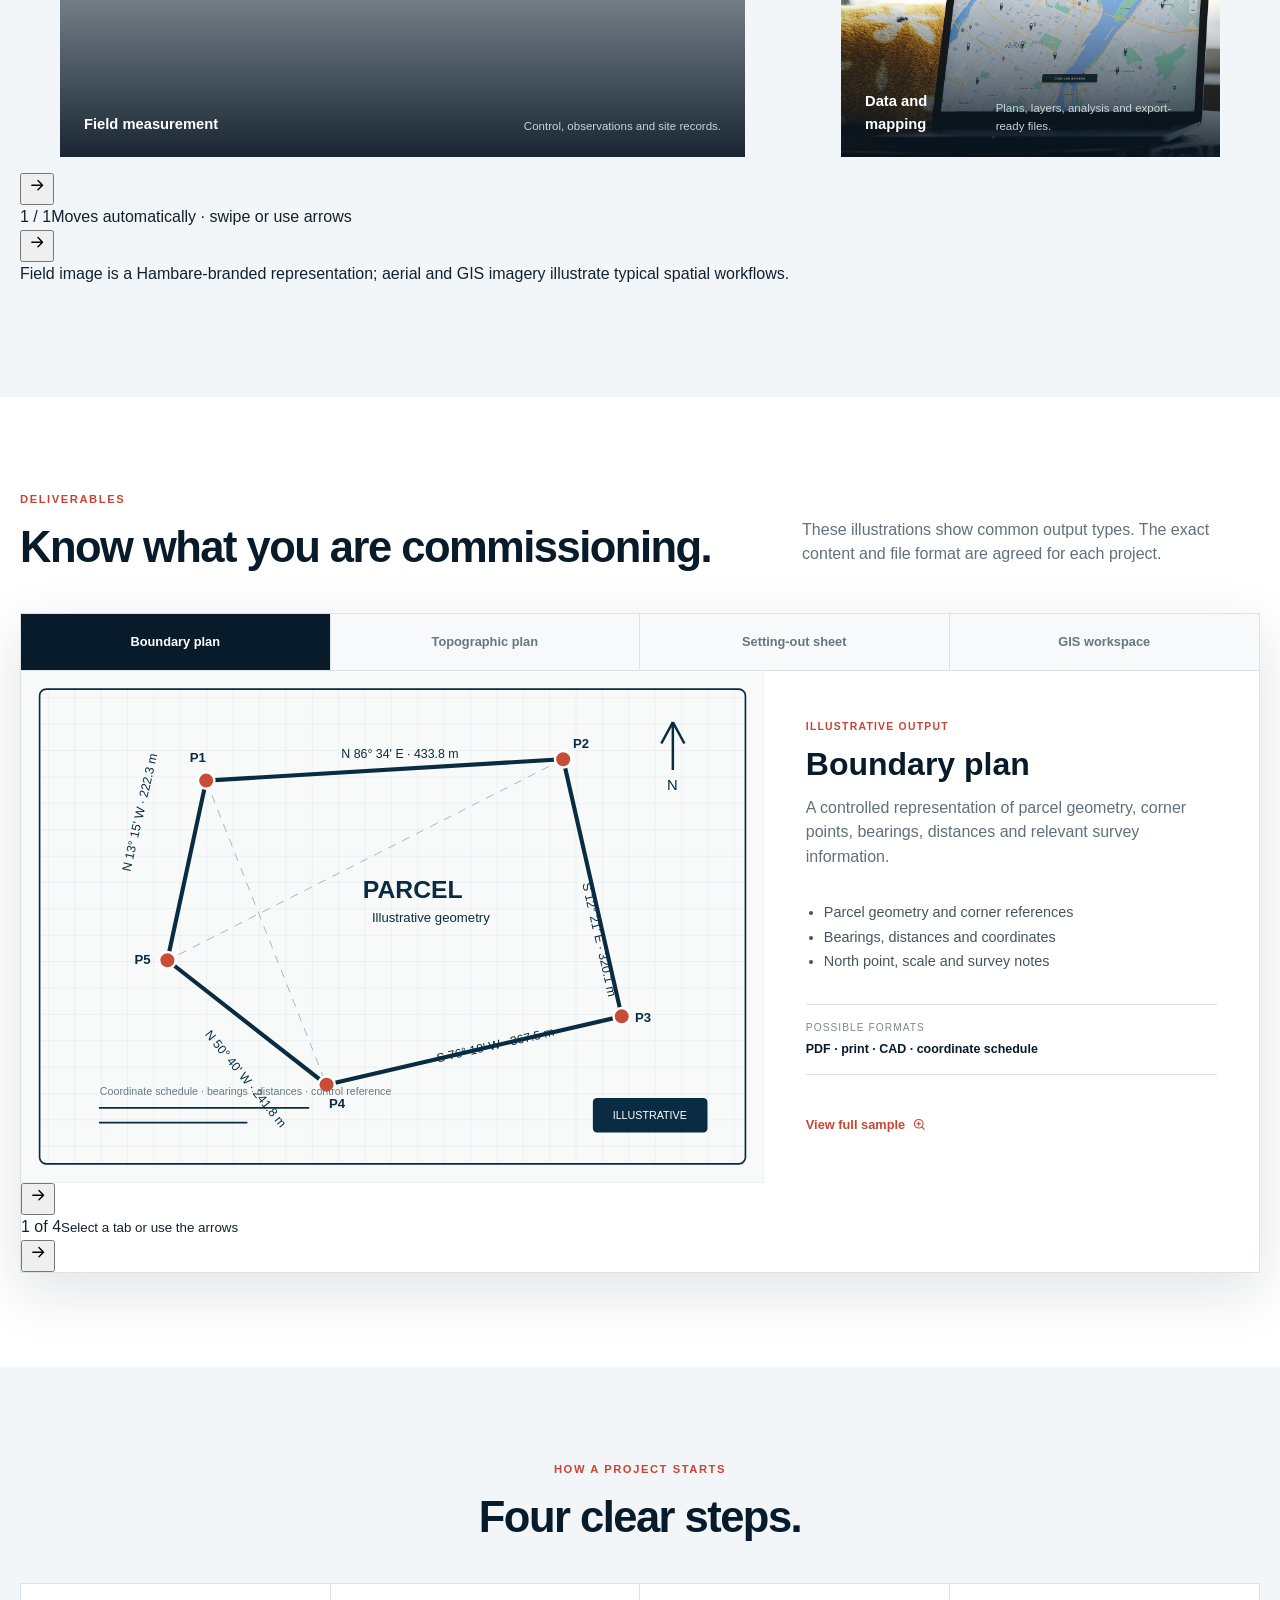
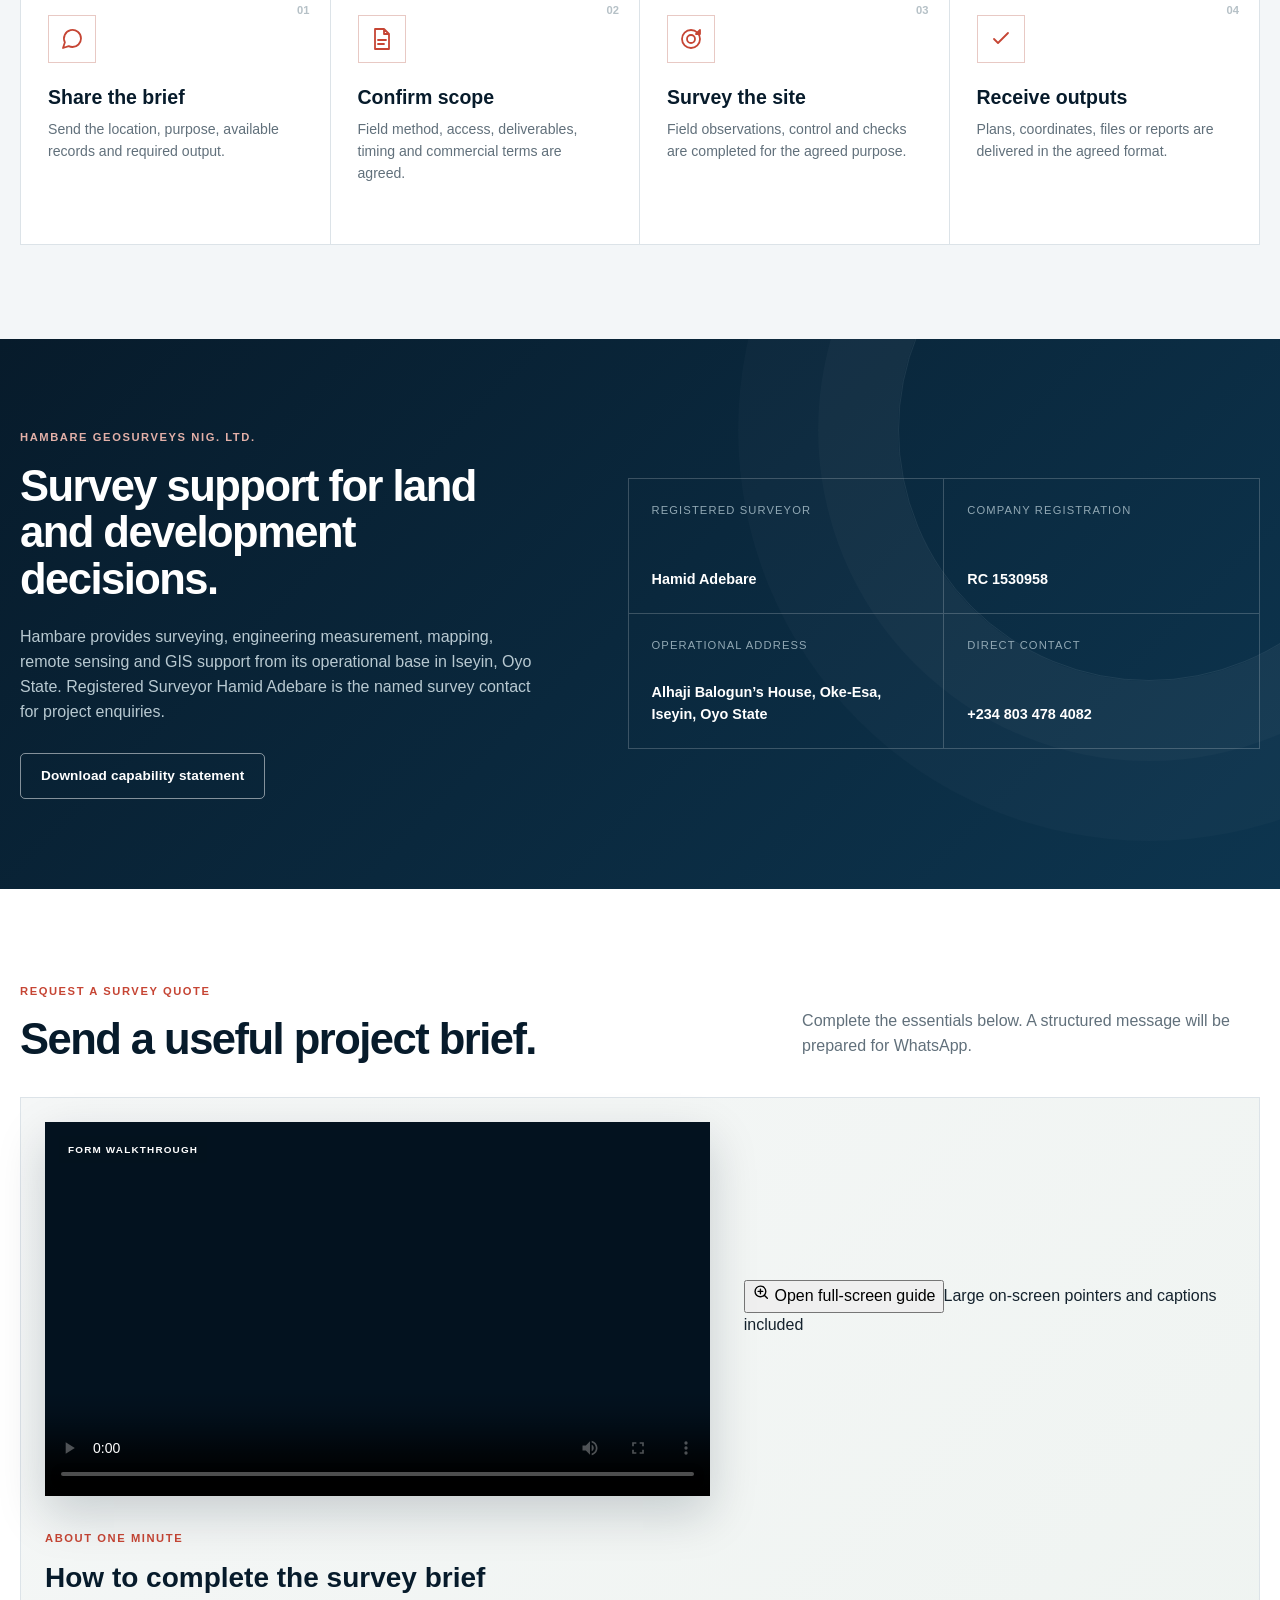
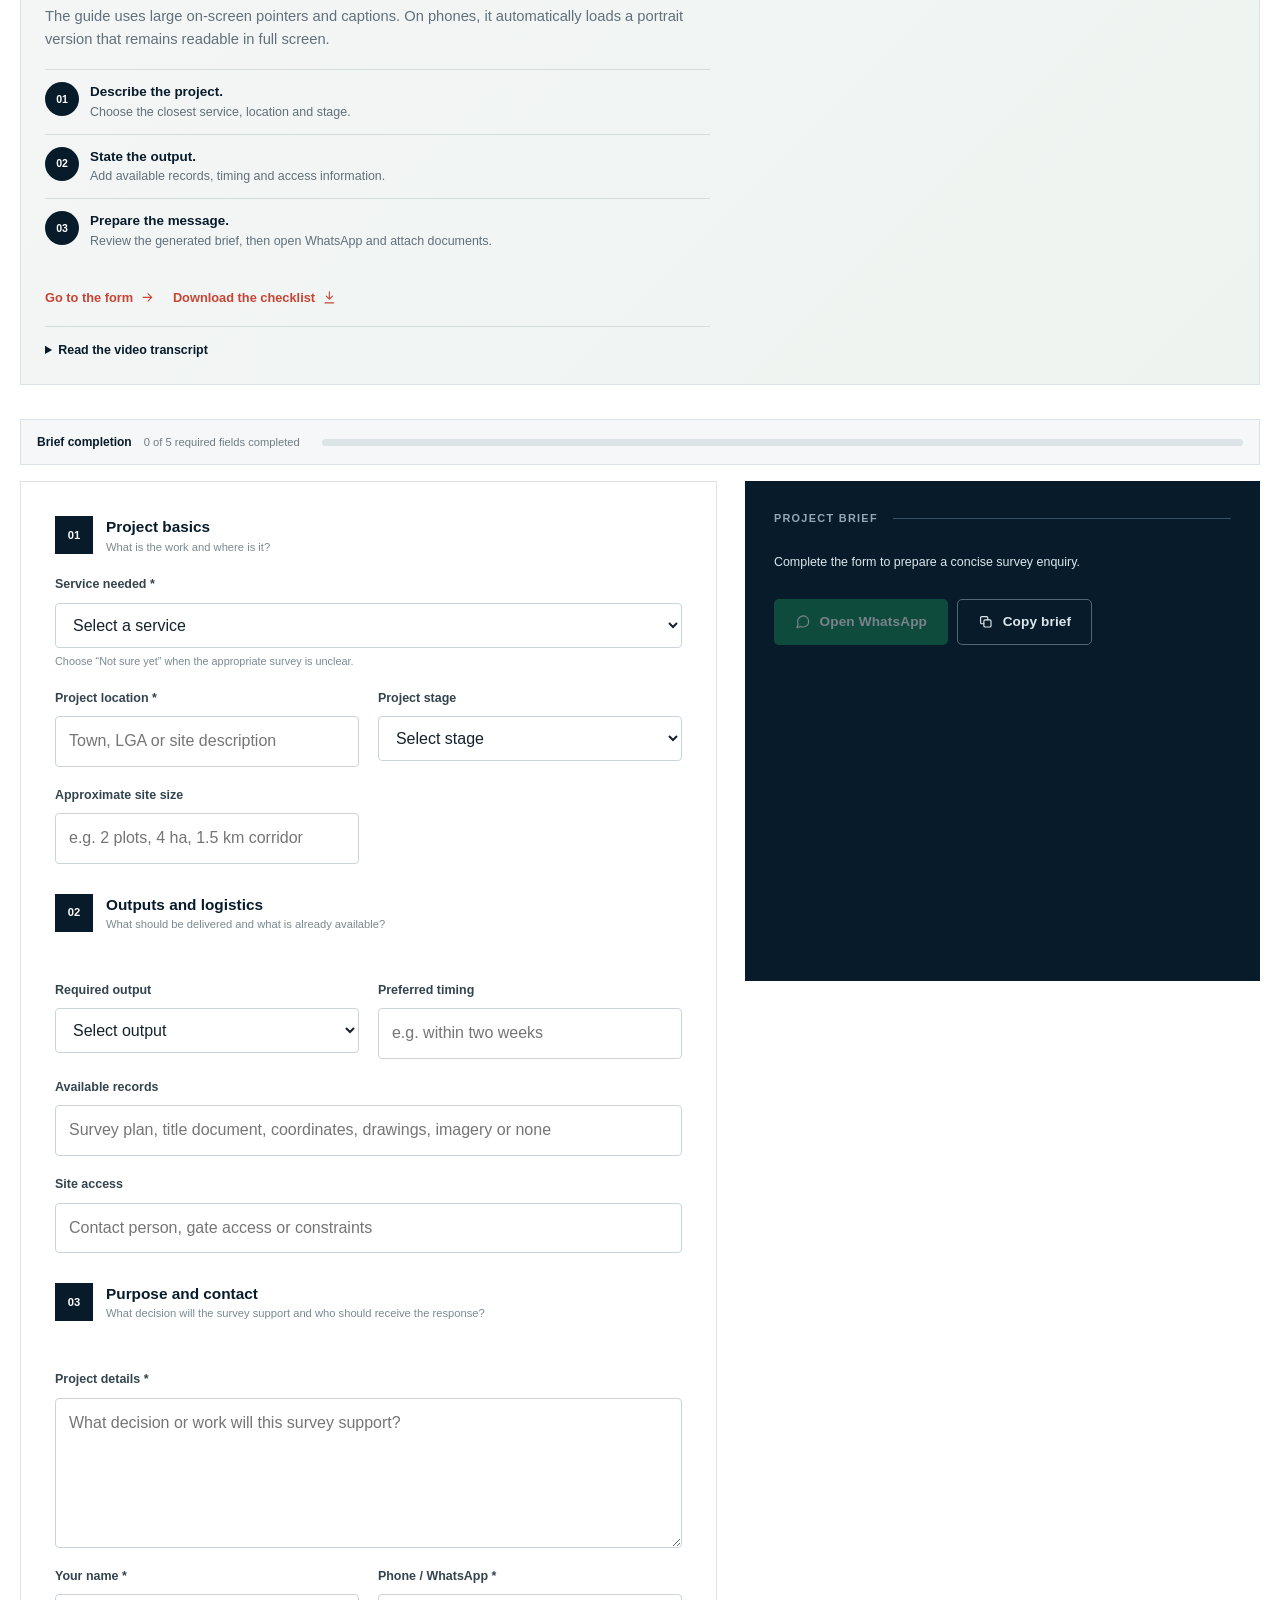
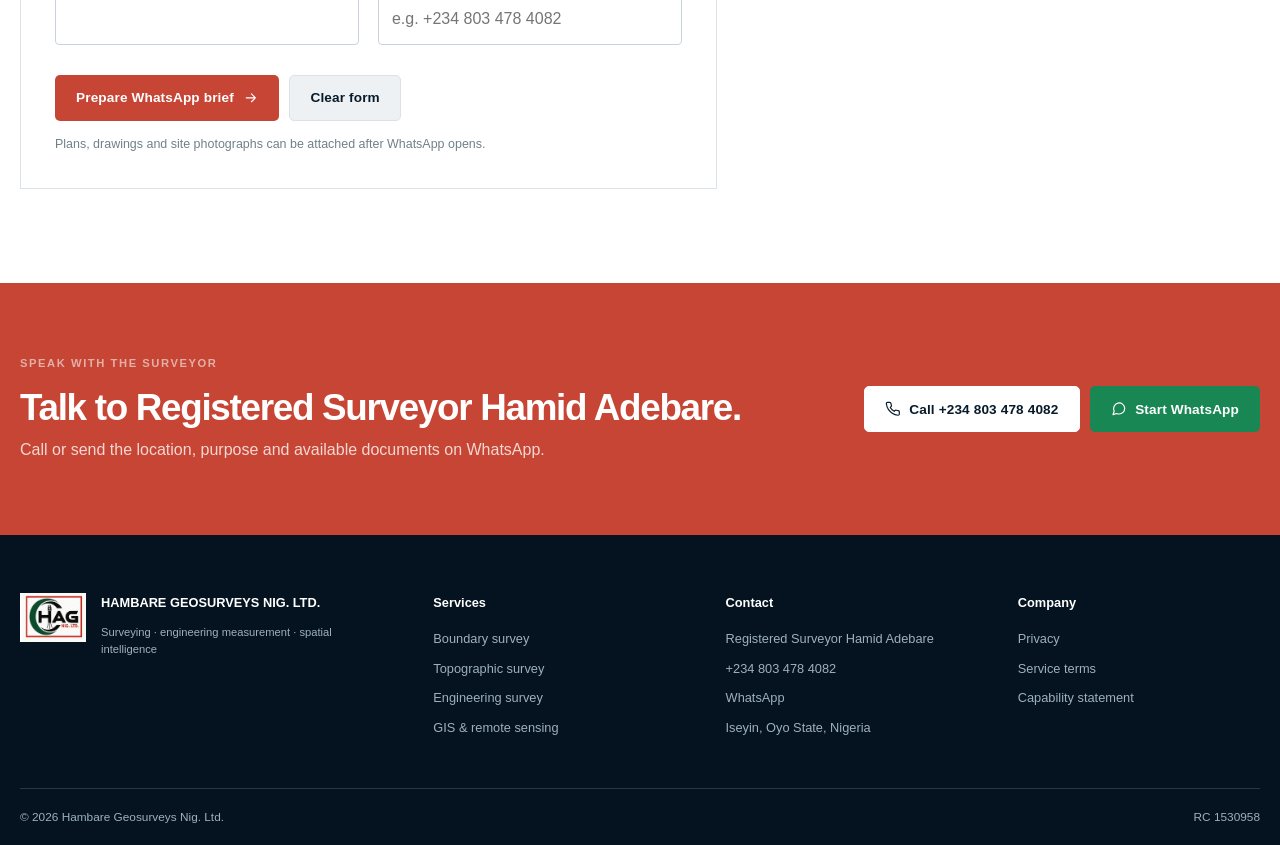
==== commit cb807b1b: "Add files via upload" ====
--- a/index.html
+++ b/index.html
@@ -1,384 +1,365 @@
-<!doctype html>
+<!DOCTYPE html>
+
 <html lang="en">
 <head>
-  <meta charset="utf-8">
-  <meta name="viewport" content="width=device-width, initial-scale=1">
-  <title>Hambare Geosurveys Nig. Ltd. | Land, Engineering Survey & GIS</title>
-  <meta name="description" content="Hambare provides boundary, topographic and engineering surveys, GIS, remote sensing and spatial advisory with Registered Surveyor Hamid Adebare.">
-  <meta name="theme-color" content="#071b2b">
-  <meta property="og:type" content="website">
-  <meta property="og:title" content="Hambare Geosurveys Nig. Ltd.">
-  <meta property="og:description" content="Surveying and spatial services with Registered Surveyor Hamid Adebare for land, design, construction and asset decisions.">
-  <meta property="og:image" content="assets/img/hero.webp">
-  <meta name="twitter:card" content="summary_large_image">
-  <link rel="icon" href="assets/img/favicon.png">
-  <link rel="manifest" href="manifest.webmanifest">
-  <link rel="preload" as="image" href="assets/img/hero-mobile-focus.webp" media="(max-width:720px)">
-  <link rel="preload" as="image" href="assets/img/hero.webp" media="(min-width:721px)">
-  <link rel="stylesheet" href="assets/styles.css">
-  <script defer src="assets/app.js"></script>
-  <script type="application/ld+json">{"@context":"https://schema.org","@type":"ProfessionalService","name":"Hambare Geosurveys Nig. Ltd.","telephone":"+2348034784082","contactPoint":{"@type":"ContactPoint","name":"Registered Surveyor Hamid Adebare","telephone":"+2348034784082","contactType":"survey project enquiries"},"address":{"@type":"PostalAddress","streetAddress":"Alhaji Balogun's House, Oke-Esa","addressLocality":"Iseyin","addressRegion":"Oyo State","addressCountry":"NG"},"description":"Boundary, topographic and engineering surveys, GIS, mapping, remote sensing and spatial advisory."}</script>
+<meta charset="utf-8"/>
+<meta content="width=device-width, initial-scale=1" name="viewport"/>
+<title>Hambare Geosurveys Nig. Ltd. | Land, Engineering Survey &amp; GIS</title>
+<meta content="Hambare provides boundary, topographic and engineering surveys, GIS, remote sensing and spatial advisory with Registered Surveyor Hamid Adebare." name="description"/>
+<meta content="#071b2b" name="theme-color"/>
+<meta content="website" property="og:type"/>
+<meta content="Hambare Geosurveys Nig. Ltd." property="og:title"/>
+<meta content="Surveying and spatial services with Registered Surveyor Hamid Adebare for land, design, construction and asset decisions." property="og:description"/>
+<meta content="assets/img/hero.webp" property="og:image"/>
+<meta content="summary_large_image" name="twitter:card"/>
+<link href="assets/img/favicon.png" rel="icon"/>
+<link href="manifest.webmanifest" rel="manifest"/>
+<link as="image" href="assets/img/hero-mobile-focus.webp" media="(max-width:720px)" rel="preload"/>
+<link as="image" href="assets/img/hero.webp" media="(min-width:721px)" rel="preload"/>
+<link href="assets/styles.css" rel="stylesheet"/>
+<script defer="" src="assets/app.js"></script>
+<script type="application/ld+json">{"@context":"https://schema.org","@type":"ProfessionalService","name":"Hambare Geosurveys Nig. Ltd.","telephone":"+2348034784082","contactPoint":{"@type":"ContactPoint","name":"Registered Surveyor Hamid Adebare","telephone":"+2348034784082","contactType":"survey project enquiries"},"address":{"@type":"PostalAddress","streetAddress":"Alhaji Balogun's House, Oke-Esa","addressLocality":"Iseyin","addressRegion":"Oyo State","addressCountry":"NG"},"description":"Boundary, topographic and engineering surveys, GIS, mapping, remote sensing and spatial advisory."}</script>
 </head>
 <body>
 <a class="skip-link" href="#main">Skip to content</a>
-<svg class="svg-sprite" aria-hidden="true" xmlns="http://www.w3.org/2000/svg">
-  <symbol id="i-phone" viewBox="0 0 24 24"><path d="M22 16.9v3a2 2 0 0 1-2.2 2 19.8 19.8 0 0 1-8.6-3.1 19.5 19.5 0 0 1-6-6A19.8 19.8 0 0 1 2.1 4.2 2 2 0 0 1 4.1 2h3a2 2 0 0 1 2 1.7c.1 1 .4 1.9.7 2.8a2 2 0 0 1-.5 2.1L8.1 9.9a16 16 0 0 0 6 6l1.3-1.3a2 2 0 0 1 2.1-.5c.9.3 1.8.6 2.8.7a2 2 0 0 1 1.7 2.1z"/></symbol>
-  <symbol id="i-message" viewBox="0 0 24 24"><path d="M21 11.5a8.5 8.5 0 0 1-8.5 8.5 8.4 8.4 0 0 1-3.8-.9L3 21l1.9-5.7A8.5 8.5 0 1 1 21 11.5z"/></symbol>
-  <symbol id="i-arrow" viewBox="0 0 24 24"><path d="M5 12h14M13 6l6 6-6 6"/></symbol>
-  <symbol id="i-menu" viewBox="0 0 24 24"><path d="M4 7h16M4 12h16M4 17h16"/></symbol>
-  <symbol id="i-close" viewBox="0 0 24 24"><path d="m6 6 12 12M18 6 6 18"/></symbol>
-  <symbol id="i-location" viewBox="0 0 24 24"><path d="M20 10c0 5-8 12-8 12S4 15 4 10a8 8 0 1 1 16 0z"/><circle cx="12" cy="10" r="2"/></symbol>
-  <symbol id="i-check" viewBox="0 0 24 24"><path d="m5 12 4 4L19 6"/></symbol>
-  <symbol id="i-target" viewBox="0 0 24 24"><circle cx="12" cy="12" r="9"/><circle cx="12" cy="12" r="4"/><path d="M17 7l4-4M17 7h4V3"/></symbol>
-  <symbol id="i-map" viewBox="0 0 24 24"><path d="M1 6l7-4 8 4 7-4v16l-7 4-8-4-7 4V6zM8 2v16M16 6v16"/></symbol>
-  <symbol id="i-ruler" viewBox="0 0 24 24"><path d="M3 17 17 3l4 4L7 21H3v-4zM14 6l4 4M11 9l2 2M8 12l2 2M5 15l2 2"/></symbol>
-  <symbol id="i-layers" viewBox="0 0 24 24"><path d="M12 2 2 7l10 5 10-5-10-5zM2 12l10 5 10-5M2 17l10 5 10-5"/></symbol>
-  <symbol id="i-compass" viewBox="0 0 24 24"><circle cx="12" cy="12" r="9"/><path d="m16 8-3 7-7 3 3-7 7-3z"/></symbol>
-  <symbol id="i-satellite" viewBox="0 0 24 24"><path d="M13 7l4-4 4 4-4 4zM3 17l4-4 4 4-4 4zM10 10l4 4M14 10l-4 4M18 12a6 6 0 0 1-6 6M6 12a6 6 0 0 1 6-6"/></symbol>
-  <symbol id="i-file" viewBox="0 0 24 24"><path d="M5 2h9l5 5v15H5zM14 2v5h5M8 13h8M8 17h6"/></symbol>
-  <symbol id="i-shield" viewBox="0 0 24 24"><path d="M12 22s8-4 8-10V5l-8-3-8 3v7c0 6 8 10 8 10zM9 12l2 2 4-4"/></symbol>
-  <symbol id="i-clock" viewBox="0 0 24 24"><circle cx="12" cy="12" r="9"/><path d="M12 7v6l4 2"/></symbol>
-  <symbol id="i-zoom" viewBox="0 0 24 24"><circle cx="11" cy="11" r="7"/><path d="m20 20-4-4M8 11h6M11 8v6"/></symbol>
-  <symbol id="i-copy" viewBox="0 0 24 24"><rect x="9" y="9" width="11" height="11" rx="2"/><path d="M15 9V6a2 2 0 0 0-2-2H6a2 2 0 0 0-2 2v7a2 2 0 0 0 2 2h3"/></symbol>
-  <symbol id="i-download" viewBox="0 0 24 24"><path d="M12 3v12M7 10l5 5 5-5M5 21h14"/></symbol>
+<svg aria-hidden="true" class="svg-sprite" xmlns="http://www.w3.org/2000/svg">
+<symbol id="i-phone" viewbox="0 0 24 24"><path d="M22 16.9v3a2 2 0 0 1-2.2 2 19.8 19.8 0 0 1-8.6-3.1 19.5 19.5 0 0 1-6-6A19.8 19.8 0 0 1 2.1 4.2 2 2 0 0 1 4.1 2h3a2 2 0 0 1 2 1.7c.1 1 .4 1.9.7 2.8a2 2 0 0 1-.5 2.1L8.1 9.9a16 16 0 0 0 6 6l1.3-1.3a2 2 0 0 1 2.1-.5c.9.3 1.8.6 2.8.7a2 2 0 0 1 1.7 2.1z"></path></symbol>
+<symbol id="i-message" viewbox="0 0 24 24"><path d="M21 11.5a8.5 8.5 0 0 1-8.5 8.5 8.4 8.4 0 0 1-3.8-.9L3 21l1.9-5.7A8.5 8.5 0 1 1 21 11.5z"></path></symbol>
+<symbol id="i-arrow" viewbox="0 0 24 24"><path d="M5 12h14M13 6l6 6-6 6"></path></symbol>
+<symbol id="i-menu" viewbox="0 0 24 24"><path d="M4 7h16M4 12h16M4 17h16"></path></symbol>
+<symbol id="i-close" viewbox="0 0 24 24"><path d="m6 6 12 12M18 6 6 18"></path></symbol>
+<symbol id="i-location" viewbox="0 0 24 24"><path d="M20 10c0 5-8 12-8 12S4 15 4 10a8 8 0 1 1 16 0z"></path><circle cx="12" cy="10" r="2"></circle></symbol>
+<symbol id="i-check" viewbox="0 0 24 24"><path d="m5 12 4 4L19 6"></path></symbol>
+<symbol id="i-target" viewbox="0 0 24 24"><circle cx="12" cy="12" r="9"></circle><circle cx="12" cy="12" r="4"></circle><path d="M17 7l4-4M17 7h4V3"></path></symbol>
+<symbol id="i-map" viewbox="0 0 24 24"><path d="M1 6l7-4 8 4 7-4v16l-7 4-8-4-7 4V6zM8 2v16M16 6v16"></path></symbol>
+<symbol id="i-ruler" viewbox="0 0 24 24"><path d="M3 17 17 3l4 4L7 21H3v-4zM14 6l4 4M11 9l2 2M8 12l2 2M5 15l2 2"></path></symbol>
+<symbol id="i-layers" viewbox="0 0 24 24"><path d="M12 2 2 7l10 5 10-5-10-5zM2 12l10 5 10-5M2 17l10 5 10-5"></path></symbol>
+<symbol id="i-compass" viewbox="0 0 24 24"><circle cx="12" cy="12" r="9"></circle><path d="m16 8-3 7-7 3 3-7 7-3z"></path></symbol>
+<symbol id="i-satellite" viewbox="0 0 24 24"><path d="M13 7l4-4 4 4-4 4zM3 17l4-4 4 4-4 4zM10 10l4 4M14 10l-4 4M18 12a6 6 0 0 1-6 6M6 12a6 6 0 0 1 6-6"></path></symbol>
+<symbol id="i-file" viewbox="0 0 24 24"><path d="M5 2h9l5 5v15H5zM14 2v5h5M8 13h8M8 17h6"></path></symbol>
+<symbol id="i-shield" viewbox="0 0 24 24"><path d="M12 22s8-4 8-10V5l-8-3-8 3v7c0 6 8 10 8 10zM9 12l2 2 4-4"></path></symbol>
+<symbol id="i-clock" viewbox="0 0 24 24"><circle cx="12" cy="12" r="9"></circle><path d="M12 7v6l4 2"></path></symbol>
+<symbol id="i-zoom" viewbox="0 0 24 24"><circle cx="11" cy="11" r="7"></circle><path d="m20 20-4-4M8 11h6M11 8v6"></path></symbol>
+<symbol id="i-copy" viewbox="0 0 24 24"><rect height="11" rx="2" width="11" x="9" y="9"></rect><path d="M15 9V6a2 2 0 0 0-2-2H6a2 2 0 0 0-2 2v7a2 2 0 0 0 2 2h3"></path></symbol>
+<symbol id="i-download" viewbox="0 0 24 24"><path d="M12 3v12M7 10l5 5 5-5M5 21h14"></path></symbol>
 </svg>
-
 <div class="utility-bar">
-  <div class="container utility-inner">
-    <span>Surveying · Mapping · Engineering Measurement · GIS</span>
-    <div>
-      <a href="tel:+2348034784082"><svg class="icon"><use href="#i-phone"/></svg> +234 803 478 4082</a>
-      <a class="wa-link" href="#"><svg class="icon"><use href="#i-message"/></svg> WhatsApp</a>
-    </div>
-  </div>
+<div class="container utility-inner">
+<span>Surveying · Mapping · Engineering Measurement · GIS</span>
+<div>
+<a href="tel:+2348034784082"><svg class="icon"><use href="#i-phone"></use></svg> +234 803 478 4082</a>
+<a class="wa-link" href="#"><svg class="icon"><use href="#i-message"></use></svg> WhatsApp</a>
+</div>
+</div>
 </div>
 <header class="site-header">
-  <div class="container nav-wrap">
-    <a class="brand" href="#top" aria-label="Hambare Geosurveys home">
-      <img src="assets/img/hag-logo.png" alt="Hambare Geosurveys logo" width="648" height="476">
-      <span><strong>HAMBARE GEOSURVEYS</strong><small>NIG. LTD. <b>RC 1530958</b></small></span>
-    </a>
-    <button class="menu-toggle" type="button" aria-expanded="false" aria-controls="primary-nav"><svg class="icon"><use href="#i-menu"/></svg><span class="sr-only">Open menu</span></button>
-    <nav id="primary-nav" class="primary-nav" aria-label="Primary navigation">
-      <a href="#services">Services</a>
-      <a href="#solutions">Solutions</a>
-      <a href="#deliverables">Deliverables</a>
-      <a href="#company">Company</a>
-      <a href="#contact">Contact</a>
-      <div class="mobile-nav-actions">
-        <a class="button button-primary" href="#brief">Request a quote</a>
-        <a class="button button-whatsapp wa-link" href="#">WhatsApp</a>
-        <a class="button button-secondary" href="tel:+2348034784082">Call surveyor</a>
-      </div>
-    </nav>
-    <a class="button button-primary header-cta" href="#brief">Request a survey quote</a>
-  </div>
+<div class="container nav-wrap">
+<a aria-label="Hambare Geosurveys home" class="brand" href="#top">
+<img alt="Hambare Geosurveys logo" height="476" src="assets/img/hag-logo.png" width="648"/>
+<span><strong>HAMBARE GEOSURVEYS</strong><small>NIG. LTD. <b>RC 1530958</b></small></span>
+</a>
+<button aria-controls="primary-nav" aria-expanded="false" class="menu-toggle" type="button"><svg class="icon"><use href="#i-menu"></use></svg><span class="sr-only">Open menu</span></button>
+<nav aria-label="Primary navigation" class="primary-nav" id="primary-nav">
+<a href="#services">Services</a>
+<a href="#solutions">Solutions</a>
+<a href="#deliverables">Deliverables</a>
+<a href="#company">Company</a>
+<a href="#contact">Contact</a>
+<div class="mobile-nav-actions">
+<a class="button button-primary" href="#brief">Request a quote</a>
+<a class="button button-whatsapp wa-link" href="#">WhatsApp</a>
+<a class="button button-secondary" href="tel:+2348034784082">Call surveyor</a>
+</div>
+</nav>
+<a class="button button-primary header-cta" href="#brief">Request a survey quote</a>
+</div>
 </header>
-
 <main id="main">
 <section class="hero" id="top">
-  <picture class="hero-media">
-    <source media="(max-width:720px)" srcset="assets/img/hero-mobile-focus.webp">
-    <img src="assets/img/hero.webp" alt="Surveyor in a Hambare Geosurveys vest operating a total station above an urban area" width="1920" height="860" fetchpriority="high">
-  </picture>
-  <div class="hero-overlay"></div>
-  <div class="container hero-inner">
-    <div class="hero-copy">
-      <span class="eyebrow">Land · design · construction · spatial data</span>
-      <h1>Survey data. Clear project decisions.</h1>
-      <p>Boundary, topographic and engineering surveys for land, design and construction.</p>
-      <div class="hero-actions">
-        <a class="button button-primary" href="#brief">Request a survey quote <svg class="icon"><use href="#i-arrow"/></svg></a>
-        <a class="button button-light" href="#services">Explore services</a>
-      </div>
-      <div class="hero-proof" aria-label="Company details">
-        <span><b>Registered Surveyor</b> Hamid Adebare</span>
-        <span><b>RC 1530958</b> Registered company</span>
-        <span><b>Iseyin, Oyo State</b> Operational base</span>
-      </div>
-    </div>
-  </div>
-  <div class="hero-shortcuts">
-    <div class="container shortcut-grid">
-      <button data-solution="land"><span>01</span><b>Confirm land or boundary</b><small>Parcel identification and survey records</small></button>
-      <button data-solution="design"><span>02</span><b>Plan or design a site</b><small>Terrain, levels and visible features</small></button>
-      <button data-solution="build"><span>03</span><b>Set out or verify work</b><small>Coordinates, levels and site control</small></button>
-      <button data-solution="assets"><span>04</span><b>Map land or assets</b><small>GIS layers, imagery and spatial analysis</small></button>
-    </div>
-  </div>
-</section>
-
+<picture class="hero-media">
+<source media="(max-width:720px)" srcset="assets/img/hero-mobile-focus.webp"/>
+<img alt="Surveyor in a Hambare Geosurveys vest operating a total station above an urban area" fetchpriority="high" height="860" src="assets/img/hero.webp" width="1920"/>
+</picture>
+<div class="hero-overlay"></div>
+<div class="container hero-inner">
+<div class="hero-copy">
+<span class="eyebrow">Land · design · construction · spatial data</span>
+<h1>Survey data. Clear project decisions.</h1>
+<p>Boundary, topographic and engineering surveys for land, design and construction.</p>
+<div class="hero-actions">
+<a class="button button-primary" href="#brief">Request a survey quote <svg class="icon"><use href="#i-arrow"></use></svg></a>
+<a class="button button-light" href="#services">Explore services</a>
+</div>
+<div aria-label="Company details" class="hero-proof">
+<span><b>Registered Surveyor</b> Hamid Adebare</span>
+<span><b>RC 1530958</b> Registered company</span>
+<span><b>Iseyin, Oyo State</b> Operational base</span>
+</div>
+</div>
+</div>
+<div class="hero-shortcuts">
+<div aria-label="Project routes" aria-roledescription="carousel" class="container shortcut-grid" data-autoplay="5200" data-carousel="" id="projectRouteCarousel">
+<button data-solution="land"><span>01</span><b>Confirm land or boundary</b><small>Parcel identification and survey records</small></button>
+<button data-solution="design"><span>02</span><b>Plan or design a site</b><small>Terrain, levels and visible features</small></button>
+<button data-solution="build"><span>03</span><b>Set out or verify work</b><small>Coordinates, levels and site control</small></button>
+<button data-solution="assets"><span>04</span><b>Map land or assets</b><small>GIS layers, imagery and spatial analysis</small></button>
+</div><div class="carousel-nav carousel-nav-dark" data-carousel-controls="projectRouteCarousel"><button aria-label="Previous project routes" class="carousel-arrow carousel-prev" type="button"><svg aria-hidden="true" class="icon"><use href="#i-arrow"></use></svg></button><div class="carousel-status"><div class="carousel-status-top"><span aria-live="polite" class="carousel-counter">1 / 1</span><span class="carousel-hint">Moves automatically · swipe or use arrows</span></div><div aria-hidden="true" class="carousel-dots"></div></div><button aria-label="Next project routes" class="carousel-arrow carousel-next" type="button"><svg aria-hidden="true" class="icon"><use href="#i-arrow"></use></svg></button></div>
+</div>
+</section>
 <section class="services section" id="services">
-  <div class="container">
-    <div class="section-head split-head">
-      <div><span class="eyebrow dark">Core services</span><h2>Surveying and spatial services.</h2></div>
-      <p>Choose by project need. Scope, field method and deliverables are confirmed before mobilisation.</p>
-    </div>
-    <div class="service-grid">
-      <article class="service-card">
-        <div class="service-icon"><svg class="icon"><use href="#i-compass"/></svg></div>
-        <span>01</span><h3>Boundary & cadastral survey</h3><p>Identify parcel limits and prepare survey information for land documentation and boundary decisions.</p>
-        <div class="service-output"><b>Typical outputs</b> Boundary plan · coordinates · survey records</div>
-        <button class="text-link service-request" data-service="Boundary and cadastral survey">Request this service <svg class="icon"><use href="#i-arrow"/></svg></button>
-      </article>
-      <article class="service-card">
-        <div class="service-icon"><svg class="icon"><use href="#i-map"/></svg></div>
-        <span>02</span><h3>Topographic survey</h3><p>Capture terrain, levels and visible site features for planning, feasibility and design.</p>
-        <div class="service-output"><b>Typical outputs</b> Topographic plan · contours · CAD data</div>
-        <button class="text-link service-request" data-service="Topographic survey">Request this service <svg class="icon"><use href="#i-arrow"/></svg></button>
-      </article>
-      <article class="service-card">
-        <div class="service-icon"><svg class="icon"><use href="#i-ruler"/></svg></div>
-        <span>03</span><h3>Engineering survey</h3><p>Transfer design positions and levels to site, establish control and record completed work.</p>
-        <div class="service-output"><b>Typical outputs</b> Setting-out data · checks · as-built records</div>
-        <button class="text-link service-request" data-service="Engineering survey">Request this service <svg class="icon"><use href="#i-arrow"/></svg></button>
-      </article>
-      <article class="service-card">
-        <div class="service-icon"><svg class="icon"><use href="#i-layers"/></svg></div>
-        <span>04</span><h3>GIS & spatial analysis</h3><p>Organise locations, attributes and project records into useful maps and spatial datasets.</p>
-        <div class="service-output"><b>Typical outputs</b> GIS layers · maps · databases · analysis</div>
-        <button class="text-link service-request" data-service="GIS and spatial analysis">Request this service <svg class="icon"><use href="#i-arrow"/></svg></button>
-      </article>
-      <article class="service-card">
-        <div class="service-icon"><svg class="icon"><use href="#i-satellite"/></svg></div>
-        <span>05</span><h3>Remote sensing</h3><p>Use satellite or aerial imagery to examine land cover, development and change across an area.</p>
-        <div class="service-output"><b>Typical outputs</b> Image maps · classifications · change analysis</div>
-        <button class="text-link service-request" data-service="Remote sensing">Request this service <svg class="icon"><use href="#i-arrow"/></svg></button>
-      </article>
-      <article class="service-card">
-        <div class="service-icon"><svg class="icon"><use href="#i-target"/></svg></div>
-        <span>06</span><h3>Land & spatial advisory</h3><p>Review available spatial information and define the survey or mapping work required for the next decision.</p>
-        <div class="service-output"><b>Typical outputs</b> Scope advice · data review · mapping support</div>
-        <button class="text-link service-request" data-service="Land and spatial advisory">Request this service <svg class="icon"><use href="#i-arrow"/></svg></button>
-      </article>
-    </div>
-    <p class="mobile-swipe-note">Swipe to compare services</p>
-  </div>
-</section>
-
+<div class="container">
+<div class="section-head split-head">
+<div><span class="eyebrow dark">Core services</span><h2>Surveying and spatial services.</h2></div>
+<p>Choose by project need. Scope, field method and deliverables are confirmed before mobilisation.</p>
+</div>
+<div aria-label="Core services" aria-roledescription="carousel" class="service-grid" data-autoplay="6500" data-carousel="" id="serviceCarousel">
+<article class="service-card">
+<div class="service-icon"><svg class="icon"><use href="#i-compass"></use></svg></div>
+<span>01</span><h3>Boundary &amp; cadastral survey</h3><p>Identify parcel limits and prepare survey information for land documentation and boundary decisions.</p>
+<div class="service-output"><b>Typical outputs</b> Boundary plan · coordinates · survey records</div>
+<button class="text-link service-request" data-service="Boundary and cadastral survey">Request this service <svg class="icon"><use href="#i-arrow"></use></svg></button>
+</article>
+<article class="service-card">
+<div class="service-icon"><svg class="icon"><use href="#i-map"></use></svg></div>
+<span>02</span><h3>Topographic survey</h3><p>Capture terrain, levels and visible site features for planning, feasibility and design.</p>
+<div class="service-output"><b>Typical outputs</b> Topographic plan · contours · CAD data</div>
+<button class="text-link service-request" data-service="Topographic survey">Request this service <svg class="icon"><use href="#i-arrow"></use></svg></button>
+</article>
+<article class="service-card">
+<div class="service-icon"><svg class="icon"><use href="#i-ruler"></use></svg></div>
+<span>03</span><h3>Engineering survey</h3><p>Transfer design positions and levels to site, establish control and record completed work.</p>
+<div class="service-output"><b>Typical outputs</b> Setting-out data · checks · as-built records</div>
+<button class="text-link service-request" data-service="Engineering survey">Request this service <svg class="icon"><use href="#i-arrow"></use></svg></button>
+</article>
+<article class="service-card">
+<div class="service-icon"><svg class="icon"><use href="#i-layers"></use></svg></div>
+<span>04</span><h3>GIS &amp; spatial analysis</h3><p>Organise locations, attributes and project records into useful maps and spatial datasets.</p>
+<div class="service-output"><b>Typical outputs</b> GIS layers · maps · databases · analysis</div>
+<button class="text-link service-request" data-service="GIS and spatial analysis">Request this service <svg class="icon"><use href="#i-arrow"></use></svg></button>
+</article>
+<article class="service-card">
+<div class="service-icon"><svg class="icon"><use href="#i-satellite"></use></svg></div>
+<span>05</span><h3>Remote sensing</h3><p>Use satellite or aerial imagery to examine land cover, development and change across an area.</p>
+<div class="service-output"><b>Typical outputs</b> Image maps · classifications · change analysis</div>
+<button class="text-link service-request" data-service="Remote sensing">Request this service <svg class="icon"><use href="#i-arrow"></use></svg></button>
+</article>
+<article class="service-card">
+<div class="service-icon"><svg class="icon"><use href="#i-target"></use></svg></div>
+<span>06</span><h3>Land &amp; spatial advisory</h3><p>Review available spatial information and define the survey or mapping work required for the next decision.</p>
+<div class="service-output"><b>Typical outputs</b> Scope advice · data review · mapping support</div>
+<button class="text-link service-request" data-service="Land and spatial advisory">Request this service <svg class="icon"><use href="#i-arrow"></use></svg></button>
+</article>
+</div><div class="carousel-nav carousel-nav-light" data-carousel-controls="serviceCarousel"><button aria-label="Previous core services" class="carousel-arrow carousel-prev" type="button"><svg aria-hidden="true" class="icon"><use href="#i-arrow"></use></svg></button><div class="carousel-status"><div class="carousel-status-top"><span aria-live="polite" class="carousel-counter">1 / 1</span><span class="carousel-hint">Moves automatically · swipe or use arrows</span></div><div aria-hidden="true" class="carousel-dots"></div></div><button aria-label="Next core services" class="carousel-arrow carousel-next" type="button"><svg aria-hidden="true" class="icon"><use href="#i-arrow"></use></svg></button></div>
+
+</div>
+</section>
 <section class="solution-finder" id="solutions">
-  <div class="container finder-layout">
-    <div class="finder-copy">
-      <span class="eyebrow">Not sure what to request?</span>
-      <h2>Start with your project goal.</h2>
-      <p>Select the decision you need to make. The site will suggest a practical survey route and add it to your project brief.</p>
-      <div class="finder-tabs" role="tablist" aria-label="Project goals">
-        <button role="tab" aria-selected="true" data-finder="land">Land or boundary</button>
-        <button role="tab" aria-selected="false" data-finder="design">Planning or design</button>
-        <button role="tab" aria-selected="false" data-finder="build">Construction</button>
-        <button role="tab" aria-selected="false" data-finder="assets">Assets or mapping</button>
-      </div>
-    </div>
-    <div class="finder-result" aria-live="polite">
-      <div class="finder-status"><i></i> Recommended route</div>
-      <h3 id="finderTitle">Boundary and cadastral survey</h3>
-      <p id="finderText">Confirm parcel identity, corner positions and the survey information needed for a land or boundary decision.</p>
-      <dl>
-        <div><dt>Bring</dt><dd id="finderBring">Location, available survey plan or title documents, access details</dd></div>
-        <div><dt>Possible outputs</dt><dd id="finderOutputs">Boundary plan, coordinates and survey records</dd></div>
-      </dl>
-      <button class="button button-primary" id="finderCta">Add to project brief <svg class="icon"><use href="#i-arrow"/></svg></button>
-    </div>
-  </div>
-</section>
-
+<div class="container finder-layout">
+<div class="finder-copy">
+<span class="eyebrow">Not sure what to request?</span>
+<h2>Start with your project goal.</h2>
+<p>Select the decision you need to make. The site will suggest a practical survey route and add it to your project brief.</p>
+<div aria-label="Project goals" class="finder-tabs" role="tablist">
+<button aria-selected="true" data-finder="land" role="tab">Land or boundary</button>
+<button aria-selected="false" data-finder="design" role="tab">Planning or design</button>
+<button aria-selected="false" data-finder="build" role="tab">Construction</button>
+<button aria-selected="false" data-finder="assets" role="tab">Assets or mapping</button>
+</div>
+</div>
+<div aria-live="polite" class="finder-result">
+<div class="finder-status"><i></i> Recommended route</div>
+<h3 id="finderTitle">Boundary and cadastral survey</h3>
+<p id="finderText">Confirm parcel identity, corner positions and the survey information needed for a land or boundary decision.</p>
+<dl>
+<div><dt>Bring</dt><dd id="finderBring">Location, available survey plan or title documents, access details</dd></div>
+<div><dt>Possible outputs</dt><dd id="finderOutputs">Boundary plan, coordinates and survey records</dd></div>
+</dl>
+<button class="button button-primary" id="finderCta">Add to project brief <svg class="icon"><use href="#i-arrow"></use></svg></button>
+</div>
+</div>
+</section>
 <section class="field-section section">
-  <div class="container">
-    <div class="section-head split-head">
-      <div><span class="eyebrow dark">Field to file</span><h2>Measurement, context and usable output.</h2></div>
-      <p>The work is only complete when field observations become clear information for the next professional or decision-maker.</p>
-    </div>
-    <div class="image-grid">
-      <figure class="image-card image-card-large"><img src="assets/img/field-survey-wide.webp" alt="Survey instrument being used in the field" width="1600" height="900" loading="eager" decoding="async"><figcaption><b>Field measurement</b><span>Control, observations and site records.</span></figcaption></figure>
-      <figure class="image-card"><img src="assets/img/aerial-development.webp" alt="Aerial view showing buildings, roads and land features" width="1600" height="900" loading="eager" decoding="async"><figcaption><b>Spatial context</b><span>Sites, corridors, assets and surrounding features.</span></figcaption></figure>
-      <figure class="image-card"><img src="assets/img/gis-workflow.webp" alt="Digital mapping and GIS workflow" width="1200" height="800" loading="eager" decoding="async"><figcaption><b>Data and mapping</b><span>Plans, layers, analysis and export-ready files.</span></figcaption></figure>
-    </div>
-    <p class="mobile-swipe-note">Swipe to view field, aerial and mapping examples</p>
-  </div>
-</section>
-
+<div class="container">
+<div class="section-head split-head">
+<div><span class="eyebrow dark">Field to file</span><h2>Measurement, context and usable output.</h2></div>
+<p>The work is only complete when field observations become clear information for the next professional or decision-maker.</p>
+</div>
+<div aria-label="Field-to-file examples" aria-roledescription="carousel" class="image-grid" data-autoplay="6000" data-carousel="" id="fieldCarousel">
+<figure class="image-card image-card-large"><img alt="Black Nigerian surveyor viewed from behind in a Hambare Geosurveys reflective vest operating a total station" decoding="async" height="1152" loading="eager" src="assets/img/field-survey-hambare.webp" width="1536"/><figcaption><b>Field measurement</b><span>Control, observations and site records.</span></figcaption></figure>
+<figure class="image-card"><img alt="Aerial view showing buildings, roads and land features" decoding="async" height="900" loading="eager" src="assets/img/aerial-development.webp" width="1600"/><figcaption><b>Spatial context</b><span>Sites, corridors, assets and surrounding features.</span></figcaption></figure>
+<figure class="image-card"><img alt="Digital mapping and GIS workflow" decoding="async" height="800" loading="eager" src="assets/img/gis-workflow.webp" width="1200"/><figcaption><b>Data and mapping</b><span>Plans, layers, analysis and export-ready files.</span></figcaption></figure>
+</div><div class="carousel-nav carousel-nav-light" data-carousel-controls="fieldCarousel"><button aria-label="Previous field-to-file examples" class="carousel-arrow carousel-prev" type="button"><svg aria-hidden="true" class="icon"><use href="#i-arrow"></use></svg></button><div class="carousel-status"><div class="carousel-status-top"><span aria-live="polite" class="carousel-counter">1 / 1</span><span class="carousel-hint">Moves automatically · swipe or use arrows</span></div><div aria-hidden="true" class="carousel-dots"></div></div><button aria-label="Next field-to-file examples" class="carousel-arrow carousel-next" type="button"><svg aria-hidden="true" class="icon"><use href="#i-arrow"></use></svg></button></div>
+
+<p class="representative-note">Field image is a Hambare-branded representation; aerial and GIS imagery illustrate typical spatial workflows.</p></div>
+</section>
 <section class="deliverables section" id="deliverables">
-  <div class="container">
-    <div class="section-head split-head">
-      <div><span class="eyebrow dark">Deliverables</span><h2>Know what you are commissioning.</h2></div>
-      <p>These illustrations show common output types. The exact content and file format are agreed for each project.</p>
-    </div>
-    <div class="deliverable-shell">
-      <div class="deliverable-tabs" role="tablist" aria-label="Deliverable examples">
-        <button role="tab" aria-selected="true" data-output="boundary">Boundary plan</button>
-        <button role="tab" aria-selected="false" data-output="topographic">Topographic plan</button>
-        <button role="tab" aria-selected="false" data-output="settingout">Setting-out sheet</button>
-        <button role="tab" aria-selected="false" data-output="gis">GIS workspace</button>
-      </div>
-      <div class="deliverable-view">
-        <button class="deliverable-image" id="deliverableOpen" aria-label="Open larger deliverable preview"><img id="deliverableImage" src="assets/visuals/boundary-plan.svg" alt="Illustrative boundary plan"></button>
-        <div class="deliverable-info">
-          <span class="mini-label">Illustrative output</span>
-          <h3 id="deliverableTitle">Boundary plan</h3>
-          <p id="deliverableDescription">A controlled representation of parcel geometry, corner points, bearings, distances and relevant survey information.</p>
-          <ul id="deliverableList"><li>Parcel geometry and corner references</li><li>Bearings, distances and coordinates</li><li>North point, scale and survey notes</li></ul>
-          <div class="format-row"><span>Possible formats</span><b id="deliverableFormats">PDF · print · CAD · coordinate schedule</b></div>
-          <button class="text-link" id="deliverableOpenText">View full sample <svg class="icon"><use href="#i-zoom"/></svg></button>
-        </div>
-      </div>
-    </div>
-  </div>
-</section>
-
+<div class="container">
+<div class="section-head split-head">
+<div><span class="eyebrow dark">Deliverables</span><h2>Know what you are commissioning.</h2></div>
+<p>These illustrations show common output types. The exact content and file format are agreed for each project.</p>
+</div>
+<div class="deliverable-shell">
+<div aria-label="Deliverable examples" class="deliverable-tabs" role="tablist">
+<button aria-selected="true" data-output="boundary" role="tab">Boundary plan</button>
+<button aria-selected="false" data-output="topographic" role="tab">Topographic plan</button>
+<button aria-selected="false" data-output="settingout" role="tab">Setting-out sheet</button>
+<button aria-selected="false" data-output="gis" role="tab">GIS workspace</button>
+</div>
+<div class="deliverable-view">
+<button aria-label="Open larger deliverable preview" class="deliverable-image" id="deliverableOpen"><img alt="Illustrative boundary plan" id="deliverableImage" src="assets/visuals/boundary-plan.svg"/></button>
+<div class="deliverable-info">
+<span class="mini-label">Illustrative output</span>
+<h3 id="deliverableTitle">Boundary plan</h3>
+<p id="deliverableDescription">A controlled representation of parcel geometry, corner points, bearings, distances and relevant survey information.</p>
+<ul id="deliverableList"><li>Parcel geometry and corner references</li><li>Bearings, distances and coordinates</li><li>North point, scale and survey notes</li></ul>
+<div class="format-row"><span>Possible formats</span><b id="deliverableFormats">PDF · print · CAD · coordinate schedule</b></div>
+<button class="text-link" id="deliverableOpenText">View full sample <svg class="icon"><use href="#i-zoom"></use></svg></button>
+</div>
+</div>
+<div aria-label="Deliverable navigation" class="deliverable-nav"><button aria-label="Previous deliverable" class="deliverable-arrow deliverable-prev" type="button"><svg aria-hidden="true" class="icon"><use href="#i-arrow"></use></svg></button><div class="deliverable-nav-center"><span aria-live="polite" id="deliverableCounter">1 of 4</span><small>Select a tab or use the arrows</small></div><button aria-label="Next deliverable" class="deliverable-arrow deliverable-next" type="button"><svg aria-hidden="true" class="icon"><use href="#i-arrow"></use></svg></button></div></div>
+</div>
+</section>
 <section class="process section">
-  <div class="container">
-    <div class="section-head centered"><span class="eyebrow dark">How a project starts</span><h2>Four clear steps.</h2></div>
-    <div class="process-grid">
-      <article><span>01</span><div class="process-icon"><svg class="icon"><use href="#i-message"/></svg></div><h3>Share the brief</h3><p>Send the location, purpose, available records and required output.</p></article>
-      <article><span>02</span><div class="process-icon"><svg class="icon"><use href="#i-file"/></svg></div><h3>Confirm scope</h3><p>Field method, access, deliverables, timing and commercial terms are agreed.</p></article>
-      <article><span>03</span><div class="process-icon"><svg class="icon"><use href="#i-target"/></svg></div><h3>Survey the site</h3><p>Field observations, control and checks are completed for the agreed purpose.</p></article>
-      <article><span>04</span><div class="process-icon"><svg class="icon"><use href="#i-check"/></svg></div><h3>Receive outputs</h3><p>Plans, coordinates, files or reports are delivered in the agreed format.</p></article>
-    </div>
-  </div>
-</section>
-
+<div class="container">
+<div class="section-head centered"><span class="eyebrow dark">How a project starts</span><h2>Four clear steps.</h2></div>
+<div class="process-grid">
+<article><span>01</span><div class="process-icon"><svg class="icon"><use href="#i-message"></use></svg></div><h3>Share the brief</h3><p>Send the location, purpose, available records and required output.</p></article>
+<article><span>02</span><div class="process-icon"><svg class="icon"><use href="#i-file"></use></svg></div><h3>Confirm scope</h3><p>Field method, access, deliverables, timing and commercial terms are agreed.</p></article>
+<article><span>03</span><div class="process-icon"><svg class="icon"><use href="#i-target"></use></svg></div><h3>Survey the site</h3><p>Field observations, control and checks are completed for the agreed purpose.</p></article>
+<article><span>04</span><div class="process-icon"><svg class="icon"><use href="#i-check"></use></svg></div><h3>Receive outputs</h3><p>Plans, coordinates, files or reports are delivered in the agreed format.</p></article>
+</div>
+</div>
+</section>
 <section class="company" id="company">
-  <div class="container company-layout">
-    <div class="company-copy">
-      <span class="eyebrow">Hambare Geosurveys Nig. Ltd.</span>
-      <h2>Survey support for land and development decisions.</h2>
-      <p>Hambare provides surveying, engineering measurement, mapping, remote sensing and GIS support from its operational base in Iseyin, Oyo State. Registered Surveyor Hamid Adebare is the named survey contact for project enquiries.</p>
-      <a class="button button-outline" href="assets/docs/Hambare-Capability-Statement.pdf" target="_blank">Download capability statement</a>
-    </div>
-    <div class="company-facts">
-      <div><span>Registered surveyor</span><b>Hamid Adebare</b></div>
-      <div><span>Company registration</span><b>RC 1530958</b></div>
-      <div><span>Operational address</span><b>Alhaji Balogun’s House, Oke-Esa, Iseyin, Oyo State</b></div>
-      <div><span>Direct contact</span><b><a href="tel:+2348034784082">+234 803 478 4082</a></b></div>
-    </div>
-  </div>
-</section>
-
+<div class="container company-layout">
+<div class="company-copy">
+<span class="eyebrow">Hambare Geosurveys Nig. Ltd.</span>
+<h2>Survey support for land and development decisions.</h2>
+<p>Hambare provides surveying, engineering measurement, mapping, remote sensing and GIS support from its operational base in Iseyin, Oyo State. Registered Surveyor Hamid Adebare is the named survey contact for project enquiries.</p>
+<a class="button button-outline" href="assets/docs/Hambare-Capability-Statement.pdf" target="_blank">Download capability statement</a>
+</div>
+<div class="company-facts">
+<div><span>Registered surveyor</span><b>Hamid Adebare</b></div>
+<div><span>Company registration</span><b>RC 1530958</b></div>
+<div><span>Operational address</span><b>Alhaji Balogun’s House, Oke-Esa, Iseyin, Oyo State</b></div>
+<div><span>Direct contact</span><b><a href="tel:+2348034784082">+234 803 478 4082</a></b></div>
+</div>
+</div>
+</section>
 <section class="brief section" id="brief">
-  <div class="container">
-    <div class="section-head split-head">
-      <div><span class="eyebrow dark">Request a survey quote</span><h2>Send a useful project brief.</h2></div>
-      <p>Complete the essentials below. A structured message will be prepared for WhatsApp.</p>
-    </div>
-
-    <div class="brief-guide" aria-labelledby="brief-guide-title">
-      <div class="guide-video-wrap">
-        <video id="briefGuideVideo" controls preload="metadata" playsinline poster="assets/media/hambare-form-guide-poster.webp">
-          <source src="assets/media/hambare-form-guide.mp4" type="video/mp4">
-          <source src="assets/media/hambare-form-guide.webm" type="video/webm">
-          <track kind="captions" src="assets/media/hambare-form-guide.en.vtt" srclang="en" label="English" default>
-          Your browser does not support embedded video. <a href="assets/media/hambare-form-guide.mp4">Download the guide</a>.
+<div class="container">
+<div class="section-head split-head">
+<div><span class="eyebrow dark">Request a survey quote</span><h2>Send a useful project brief.</h2></div>
+<p>Complete the essentials below. A structured message will be prepared for WhatsApp.</p>
+</div>
+<div aria-labelledby="brief-guide-title" class="brief-guide">
+<div class="guide-video-wrap">
+<video controls="" data-desktop-poster="assets/media/hambare-form-guide-poster-landscape.webp" data-desktop-src="assets/media/hambare-form-guide-landscape.mp4" data-mobile-poster="assets/media/hambare-form-guide-poster-portrait.webp" data-mobile-src="assets/media/hambare-form-guide-portrait.mp4" id="briefGuideVideo" playsinline="" poster="assets/media/hambare-form-guide-poster-landscape.webp" preload="metadata"><source id="briefGuideSource" src="assets/media/hambare-form-guide-landscape.mp4" type="video/mp4"/>
+
+
+<track default="" kind="captions" label="English" src="assets/media/hambare-form-guide.en.vtt" srclang="en"/>
+          Your browser does not support embedded video. <a href="assets/media/hambare-form-guide-landscape.mp4">Download the guide</a>.
         </video>
-      </div>
-      <div class="guide-copy">
-        <span class="eyebrow dark">About 75 seconds</span>
-        <h3 id="brief-guide-title">How to complete the survey brief</h3>
-        <p>The video uses sample information and shows the complete route from selecting a service to opening the prepared WhatsApp message.</p>
-        <ol class="guide-steps">
-          <li><b>Describe the project.</b><span>Choose the closest service, location and stage.</span></li>
-          <li><b>State the output.</b><span>Add available records, timing and access information.</span></li>
-          <li><b>Prepare the message.</b><span>Review the generated brief, then open WhatsApp and attach documents.</span></li>
-        </ol>
-        <div class="guide-links">
-          <a href="#scopeForm" class="text-link">Go to the form <svg class="icon"><use href="#i-arrow"/></svg></a>
-          <a href="assets/docs/Hambare-Survey-Project-Brief-Checklist.docx" class="text-link" download>Download the checklist <svg class="icon"><use href="#i-download"/></svg></a>
-        </div>
-        <details class="video-transcript">
-          <summary>Read the video transcript</summary>
-          <p>Choose the survey service that most closely matches the decision you need to make. Select “Not sure yet” when the correct service is unclear. Enter the project location, stage and approximate size. Add the output you expect, any records already available, your preferred timing and site-access information. Explain what the survey will support, then provide your name and WhatsApp number. Select “Prepare WhatsApp brief,” review the message, open WhatsApp, and attach any plans, title documents, drawings or site photographs before sending.</p>
-        </details>
-      </div>
-    </div>
-
-    <div class="form-progress" aria-live="polite">
-      <div><b>Brief completion</b><span id="formProgressText">0 of 5 required fields completed</span></div>
-      <div class="progress-track" aria-hidden="true"><span id="formProgressBar"></span></div>
-    </div>
-
-    <div class="brief-layout">
-      <form id="scopeForm" novalidate>
-        <div class="mobile-form-nav" role="tablist" aria-label="Project brief steps">
-          <button type="button" role="tab" aria-selected="true" data-form-step="0"><span>1</span>Basics</button>
-          <button type="button" role="tab" aria-selected="false" data-form-step="1"><span>2</span>Outputs</button>
-          <button type="button" role="tab" aria-selected="false" data-form-step="2"><span>3</span>Contact</button>
-        </div>
-        <fieldset class="form-step is-active">
-          <legend><span>01</span><div>Project basics<small>What is the work and where is it?</small></div></legend>
-          <div class="form-grid">
-            <label class="full"><span>Service needed *</span><select name="service" required><option value="">Select a service</option><option>Boundary and cadastral survey</option><option>Topographic survey</option><option>Engineering survey</option><option>GIS and spatial analysis</option><option>Remote sensing</option><option>Land and spatial advisory</option><option>Not sure yet</option></select><small>Choose “Not sure yet” when the appropriate survey is unclear.</small></label>
-            <label><span>Project location *</span><input name="location" required autocomplete="street-address" placeholder="Town, LGA or site description"></label>
-            <label><span>Project stage</span><select name="stage"><option value="">Select stage</option><option>Land identification or documentation</option><option>Feasibility or planning</option><option>Design</option><option>Construction</option><option>As-built or verification</option><option>Asset management or analysis</option></select></label>
-            <label><span>Approximate site size</span><input name="size" placeholder="e.g. 2 plots, 4 ha, 1.5 km corridor"></label>
-          </div>
-        </fieldset>
-
-        <fieldset class="form-step">
-          <legend><span>02</span><div>Outputs and logistics<small>What should be delivered and what is already available?</small></div></legend>
-          <div class="form-grid">
-            <label><span>Required output</span><select name="output"><option value="">Select output</option><option>Boundary or parcel plan</option><option>Topographic plan / CAD data</option><option>Setting-out / control information</option><option>As-built record</option><option>GIS layers / map / analysis</option><option>Remote-sensing map or analysis</option><option>Advice on the right output</option></select></label>
-            <label><span>Preferred timing</span><input name="timing" placeholder="e.g. within two weeks"></label>
-            <label class="full"><span>Available records</span><input name="records" placeholder="Survey plan, title document, coordinates, drawings, imagery or none"></label>
-            <label class="full"><span>Site access</span><input name="access" placeholder="Contact person, gate access or constraints"></label>
-          </div>
-        </fieldset>
-
-        <fieldset class="form-step">
-          <legend><span>03</span><div>Purpose and contact<small>What decision will the survey support and who should receive the response?</small></div></legend>
-          <div class="form-grid">
-            <label class="full"><span>Project details *</span><textarea name="details" required rows="5" placeholder="What decision or work will this survey support?"></textarea></label>
-            <label><span>Your name *</span><input name="name" required autocomplete="name"></label>
-            <label><span>Phone / WhatsApp *</span><input name="phone" type="tel" required autocomplete="tel" inputmode="tel" placeholder="e.g. +234 803 478 4082"></label>
-          </div>
-        </fieldset>
-
-        <div class="mobile-form-controls">
-          <button class="button button-secondary" type="button" id="formStepPrev">Back</button>
-          <span id="mobileStepLabel">Step 1 of 3</span>
-          <button class="button button-primary" type="button" id="formStepNext">Next</button>
-        </div>
-        <div class="form-actions"><button class="button button-primary" type="submit">Prepare WhatsApp brief <svg class="icon"><use href="#i-arrow"/></svg></button><button class="button button-secondary" type="reset">Clear form</button></div>
-        <p class="form-note">Plans, drawings and site photographs can be attached after WhatsApp opens.</p>
-      </form>
-      <aside class="brief-preview" aria-live="polite">
-        <div class="preview-head"><span>PROJECT BRIEF</span><i></i></div>
-        <pre id="briefPreview" tabindex="0">Complete the form to prepare a concise survey enquiry.</pre>
-        <div class="preview-actions"><a id="briefWhatsApp" class="button button-whatsapp disabled" href="#" aria-disabled="true"><svg class="icon"><use href="#i-message"/></svg> Open WhatsApp</a><button id="copyBrief" class="button button-outline-dark" type="button"><svg class="icon"><use href="#i-copy"/></svg> Copy brief</button></div>
-      </aside>
-    </div>
-  </div>
-</section>
-
+</div><div class="video-tools"><button class="video-fullscreen-button" id="videoFullscreen" type="button"><svg aria-hidden="true" class="icon"><use href="#i-zoom"></use></svg> Open full-screen guide</button><span>Large on-screen pointers and captions included</span></div>
+<div class="guide-copy">
+<span class="eyebrow dark">About one minute</span>
+<h3 id="brief-guide-title">How to complete the survey brief</h3>
+<p>The guide uses large on-screen pointers and captions. On phones, it automatically loads a portrait version that remains readable in full screen.</p>
+<ol class="guide-steps">
+<li><b>Describe the project.</b><span>Choose the closest service, location and stage.</span></li>
+<li><b>State the output.</b><span>Add available records, timing and access information.</span></li>
+<li><b>Prepare the message.</b><span>Review the generated brief, then open WhatsApp and attach documents.</span></li>
+</ol>
+<div class="guide-links">
+<a class="text-link" href="#scopeForm">Go to the form <svg class="icon"><use href="#i-arrow"></use></svg></a>
+<a class="text-link" download="" href="assets/docs/Hambare-Survey-Project-Brief-Checklist.docx">Download the checklist <svg class="icon"><use href="#i-download"></use></svg></a>
+</div>
+<details class="video-transcript">
+<summary>Read the video transcript</summary>
+<p>Choose the survey service that most closely matches the decision you need to make. Select “Not sure yet” when the correct service is unclear. Enter the project location, stage and approximate size. Add the output you expect, any records already available, your preferred timing and site-access information. Explain what the survey will support, then provide your name and WhatsApp number. Select “Prepare WhatsApp brief,” review the message, open WhatsApp, and attach any plans, title documents, drawings or site photographs before sending.</p>
+</details>
+</div>
+</div>
+<div aria-live="polite" class="form-progress">
+<div><b>Brief completion</b><span id="formProgressText">0 of 5 required fields completed</span></div>
+<div aria-hidden="true" class="progress-track"><span id="formProgressBar"></span></div>
+</div>
+<div class="brief-layout">
+<form id="scopeForm" novalidate="">
+<div aria-label="Project brief steps" class="mobile-form-nav" role="tablist">
+<button aria-selected="true" data-form-step="0" role="tab" type="button"><span>1</span>Basics</button>
+<button aria-selected="false" data-form-step="1" role="tab" type="button"><span>2</span>Outputs</button>
+<button aria-selected="false" data-form-step="2" role="tab" type="button"><span>3</span>Contact</button>
+</div>
+<fieldset class="form-step is-active">
+<legend><span>01</span><div>Project basics<small>What is the work and where is it?</small></div></legend>
+<div class="form-grid">
+<label class="full"><span>Service needed *</span><select name="service" required=""><option value="">Select a service</option><option>Boundary and cadastral survey</option><option>Topographic survey</option><option>Engineering survey</option><option>GIS and spatial analysis</option><option>Remote sensing</option><option>Land and spatial advisory</option><option>Not sure yet</option></select><small>Choose “Not sure yet” when the appropriate survey is unclear.</small></label>
+<label><span>Project location *</span><input autocomplete="street-address" name="location" placeholder="Town, LGA or site description" required=""/></label>
+<label><span>Project stage</span><select name="stage"><option value="">Select stage</option><option>Land identification or documentation</option><option>Feasibility or planning</option><option>Design</option><option>Construction</option><option>As-built or verification</option><option>Asset management or analysis</option></select></label>
+<label><span>Approximate site size</span><input name="size" placeholder="e.g. 2 plots, 4 ha, 1.5 km corridor"/></label>
+</div>
+</fieldset>
+<fieldset class="form-step">
+<legend><span>02</span><div>Outputs and logistics<small>What should be delivered and what is already available?</small></div></legend>
+<div class="form-grid">
+<label><span>Required output</span><select name="output"><option value="">Select output</option><option>Boundary or parcel plan</option><option>Topographic plan / CAD data</option><option>Setting-out / control information</option><option>As-built record</option><option>GIS layers / map / analysis</option><option>Remote-sensing map or analysis</option><option>Advice on the right output</option></select></label>
+<label><span>Preferred timing</span><input name="timing" placeholder="e.g. within two weeks"/></label>
+<label class="full"><span>Available records</span><input name="records" placeholder="Survey plan, title document, coordinates, drawings, imagery or none"/></label>
+<label class="full"><span>Site access</span><input name="access" placeholder="Contact person, gate access or constraints"/></label>
+</div>
+</fieldset>
+<fieldset class="form-step">
+<legend><span>03</span><div>Purpose and contact<small>What decision will the survey support and who should receive the response?</small></div></legend>
+<div class="form-grid">
+<label class="full"><span>Project details *</span><textarea name="details" placeholder="What decision or work will this survey support?" required="" rows="5"></textarea></label>
+<label><span>Your name *</span><input autocomplete="name" name="name" required=""/></label>
+<label><span>Phone / WhatsApp *</span><input autocomplete="tel" inputmode="tel" name="phone" placeholder="e.g. +234 803 478 4082" required="" type="tel"/></label>
+</div>
+</fieldset>
+<div class="mobile-form-controls">
+<button class="button button-secondary" id="formStepPrev" type="button">Back</button>
+<span id="mobileStepLabel">Step 1 of 3</span>
+<button class="button button-primary" id="formStepNext" type="button">Next</button>
+</div>
+<div class="form-actions"><button class="button button-primary" type="submit">Prepare WhatsApp brief <svg class="icon"><use href="#i-arrow"></use></svg></button><button class="button button-secondary" type="reset">Clear form</button></div>
+<p class="form-note">Plans, drawings and site photographs can be attached after WhatsApp opens.</p>
+</form>
+<aside aria-live="polite" class="brief-preview">
+<div class="preview-head"><span>PROJECT BRIEF</span><i></i></div>
+<pre id="briefPreview" tabindex="0">Complete the form to prepare a concise survey enquiry.</pre>
+<div class="preview-actions"><a aria-disabled="true" class="button button-whatsapp disabled" href="#" id="briefWhatsApp"><svg class="icon"><use href="#i-message"></use></svg> Open WhatsApp</a><button class="button button-outline-dark" id="copyBrief" type="button"><svg class="icon"><use href="#i-copy"></use></svg> Copy brief</button></div>
+</aside>
+</div>
+</div>
+</section>
 <section class="contact-strip" id="contact">
-  <div class="container contact-strip-inner">
-    <div><span class="eyebrow">Speak with the surveyor</span><h2>Talk to Registered Surveyor Hamid Adebare.</h2><p>Call or send the location, purpose and available documents on WhatsApp.</p></div>
-    <div class="contact-actions"><a class="button button-light" href="tel:+2348034784082"><svg class="icon"><use href="#i-phone"/></svg> Call +234 803 478 4082</a><a class="button button-whatsapp wa-link" href="#"><svg class="icon"><use href="#i-message"/></svg> Start WhatsApp</a></div>
-  </div>
+<div class="container contact-strip-inner">
+<div><span class="eyebrow">Speak with the surveyor</span><h2>Talk to Registered Surveyor Hamid Adebare.</h2><p>Call or send the location, purpose and available documents on WhatsApp.</p></div>
+<div class="contact-actions"><a class="button button-light" href="tel:+2348034784082"><svg class="icon"><use href="#i-phone"></use></svg> Call +234 803 478 4082</a><a class="button button-whatsapp wa-link" href="#"><svg class="icon"><use href="#i-message"></use></svg> Start WhatsApp</a></div>
+</div>
 </section>
 </main>
-
 <footer>
-  <div class="container footer-grid">
-    <div class="footer-brand"><img src="assets/img/hag-logo.png" alt="" width="648" height="476"><div><b>HAMBARE GEOSURVEYS NIG. LTD.</b><span>Surveying · engineering measurement · spatial intelligence</span></div></div>
-    <div><b>Services</b><a href="#services">Boundary survey</a><a href="#services">Topographic survey</a><a href="#services">Engineering survey</a><a href="#services">GIS & remote sensing</a></div>
-    <div><b>Contact</b><span>Registered Surveyor Hamid Adebare</span><a href="tel:+2348034784082">+234 803 478 4082</a><a class="wa-link" href="#">WhatsApp</a><span>Iseyin, Oyo State, Nigeria</span></div>
-    <div><b>Company</b><a href="privacy.html">Privacy</a><a href="terms.html">Service terms</a><a href="assets/docs/Hambare-Capability-Statement.pdf" target="_blank">Capability statement</a></div>
-  </div>
-  <div class="container footer-bottom"><span>© <span id="year"></span> Hambare Geosurveys Nig. Ltd.</span><span>RC 1530958</span></div>
+<div class="container footer-grid">
+<div class="footer-brand"><img alt="" height="476" src="assets/img/hag-logo.png" width="648"/><div><b>HAMBARE GEOSURVEYS NIG. LTD.</b><span>Surveying · engineering measurement · spatial intelligence</span></div></div>
+<div><b>Services</b><a href="#services">Boundary survey</a><a href="#services">Topographic survey</a><a href="#services">Engineering survey</a><a href="#services">GIS &amp; remote sensing</a></div>
+<div><b>Contact</b><span>Registered Surveyor Hamid Adebare</span><a href="tel:+2348034784082">+234 803 478 4082</a><a class="wa-link" href="#">WhatsApp</a><span>Iseyin, Oyo State, Nigeria</span></div>
+<div><b>Company</b><a href="privacy.html">Privacy</a><a href="terms.html">Service terms</a><a href="assets/docs/Hambare-Capability-Statement.pdf" target="_blank">Capability statement</a></div>
+</div>
+<div class="container footer-bottom"><span>© <span id="year"></span> Hambare Geosurveys Nig. Ltd.</span><span>RC 1530958</span></div>
 </footer>
-
-<nav class="mobile-action-bar" aria-label="Quick contact actions">
-  <a href="tel:+2348034784082"><svg class="icon"><use href="#i-phone"/></svg><span>Call</span></a>
-  <a class="wa-link" href="#"><svg class="icon"><use href="#i-message"/></svg><span>WhatsApp</span></a>
-  <a class="mobile-action-primary" href="#brief"><svg class="icon"><use href="#i-file"/></svg><span>Quote</span></a>
+<nav aria-label="Quick contact actions" class="mobile-action-bar">
+<a href="tel:+2348034784082"><svg class="icon"><use href="#i-phone"></use></svg><span>Call</span></a>
+<a class="wa-link" href="#"><svg class="icon"><use href="#i-message"></use></svg><span>WhatsApp</span></a>
+<a class="mobile-action-primary" href="#brief"><svg class="icon"><use href="#i-file"></use></svg><span>Quote</span></a>
 </nav>
-
-<a class="floating-wa wa-link" href="#" aria-label="Chat with Hambare on WhatsApp"><svg class="icon"><use href="#i-message"/></svg><span>WhatsApp</span></a>
-<div class="toast" id="toast" role="status" aria-live="polite"></div>
-
+<a aria-label="Chat with Hambare on WhatsApp" class="floating-wa wa-link" href="#"><svg class="icon"><use href="#i-message"></use></svg><span>WhatsApp</span></a>
+<div aria-live="polite" class="toast" id="toast" role="status"></div>
 <dialog class="deliverable-modal" id="deliverableModal">
-  <div class="modal-head"><h2 id="modalTitle">Boundary plan</h2><button id="modalClose" aria-label="Close preview">×</button></div>
-  <img src="assets/visuals/boundary-plan.svg" alt="Illustrative boundary plan">
-  <p>Illustrative technical output. Final content depends on the agreed scope and intended use.</p>
+<div class="modal-head"><h2 id="modalTitle">Boundary plan</h2><button aria-label="Close preview" id="modalClose">×</button></div>
+<img alt="Illustrative boundary plan" src="assets/visuals/boundary-plan.svg"/>
+<p>Illustrative technical output. Final content depends on the agreed scope and intended use.</p>
 </dialog>
 </body>
 </html>
--- a/assets/styles.css
+++ b/assets/styles.css
@@ -227,3 +227,60 @@
 }
 
 @keyframes mobileStepIn{from{opacity:0;transform:translateX(12px)}to{opacity:1;transform:none}}
+
+/* Small-screen refinement — v18 */
+@media(max-width:720px){
+  .brand{min-width:0;max-width:calc(100% - 56px);gap:8px}
+  .brand img{width:48px;height:36px;flex:0 0 auto}
+  .brand span{min-width:0;line-height:1.04}
+  .brand strong{font-size:.71rem;line-height:1.08;letter-spacing:.035em;white-space:normal}
+  .brand small{display:block;font-size:.51rem;line-height:1.2;letter-spacing:.025em;margin-top:3px;white-space:nowrap}
+  .brand small b{font-size:.49rem}
+
+  .hero-media{height:286px}
+  .hero-media img{object-position:center center}
+  .hero-overlay{height:286px;background:linear-gradient(180deg,rgba(4,18,30,.01) 45%,rgba(4,18,30,.42) 100%)}
+  .hero-copy{padding:25px 16px 24px}
+  .hero-copy .eyebrow{line-height:1.5;margin-bottom:10px}
+  .hero-copy h1{font-size:clamp(2.16rem,10.2vw,2.75rem);line-height:1.02;letter-spacing:-.04em;margin-bottom:14px;max-width:12ch}
+  .hero-copy>p{font-size:.95rem;line-height:1.52;margin-bottom:19px;max-width:34rem}
+  .hero-actions{margin-bottom:20px}
+  .hero-actions .button{font-size:.75rem;min-height:48px}
+  .hero-proof span{padding:11px 10px}
+
+  .mobile-action-bar{transform:translateY(110%);opacity:0;pointer-events:none;transition:transform .28s var(--ease),opacity .2s ease}
+  .mobile-action-bar.is-visible{transform:translateY(0);opacity:1;pointer-events:auto}
+}
+
+@media(max-width:390px){
+  .container{width:min(100% - 24px,var(--container))}
+  .nav-wrap{height:70px}
+  .brand{max-width:calc(100% - 52px);gap:7px}
+  .brand img{width:45px;height:34px}
+  .brand strong{font-size:.66rem;letter-spacing:.025em}
+  .brand small{font-size:.47rem;letter-spacing:.015em}
+  .brand small b{font-size:.45rem}
+  .menu-toggle{width:42px;height:42px}
+  .primary-nav{top:70px;height:calc(100dvh - 70px)}
+  .hero-media,.hero-overlay{height:268px}
+  .hero-copy{padding:23px 12px 22px}
+  .hero-copy h1{font-size:2.15rem;max-width:11.6ch}
+  .hero-copy>p{font-size:.92rem}
+  .hero-actions{grid-template-columns:1fr}
+  .hero-actions .button{width:100%}
+  .hero-proof{grid-template-columns:1fr}
+  .hero-proof span{border-right:0}
+  .hero-proof span:last-child{grid-column:auto}
+  .shortcut-grid button,.shortcut-grid button:first-child,.shortcut-grid button:nth-child(2){flex-basis:88%}
+  .service-card{flex-basis:90%}
+  .process-grid{grid-template-columns:1fr}
+  .process-grid article{min-height:auto}
+  .deliverable-tabs button{flex-basis:64%}
+  .company-facts div{flex-basis:88%}
+}
+html,body{max-width:100%;overflow-x:clip}
+@media(max-width:720px){
+  body{padding-bottom:calc(70px + env(safe-area-inset-bottom))}
+  .mobile-action-bar{height:auto;min-height:66px;padding:6px 8px calc(6px + env(safe-area-inset-bottom))}
+  .legal-header-cta{display:none}
+}
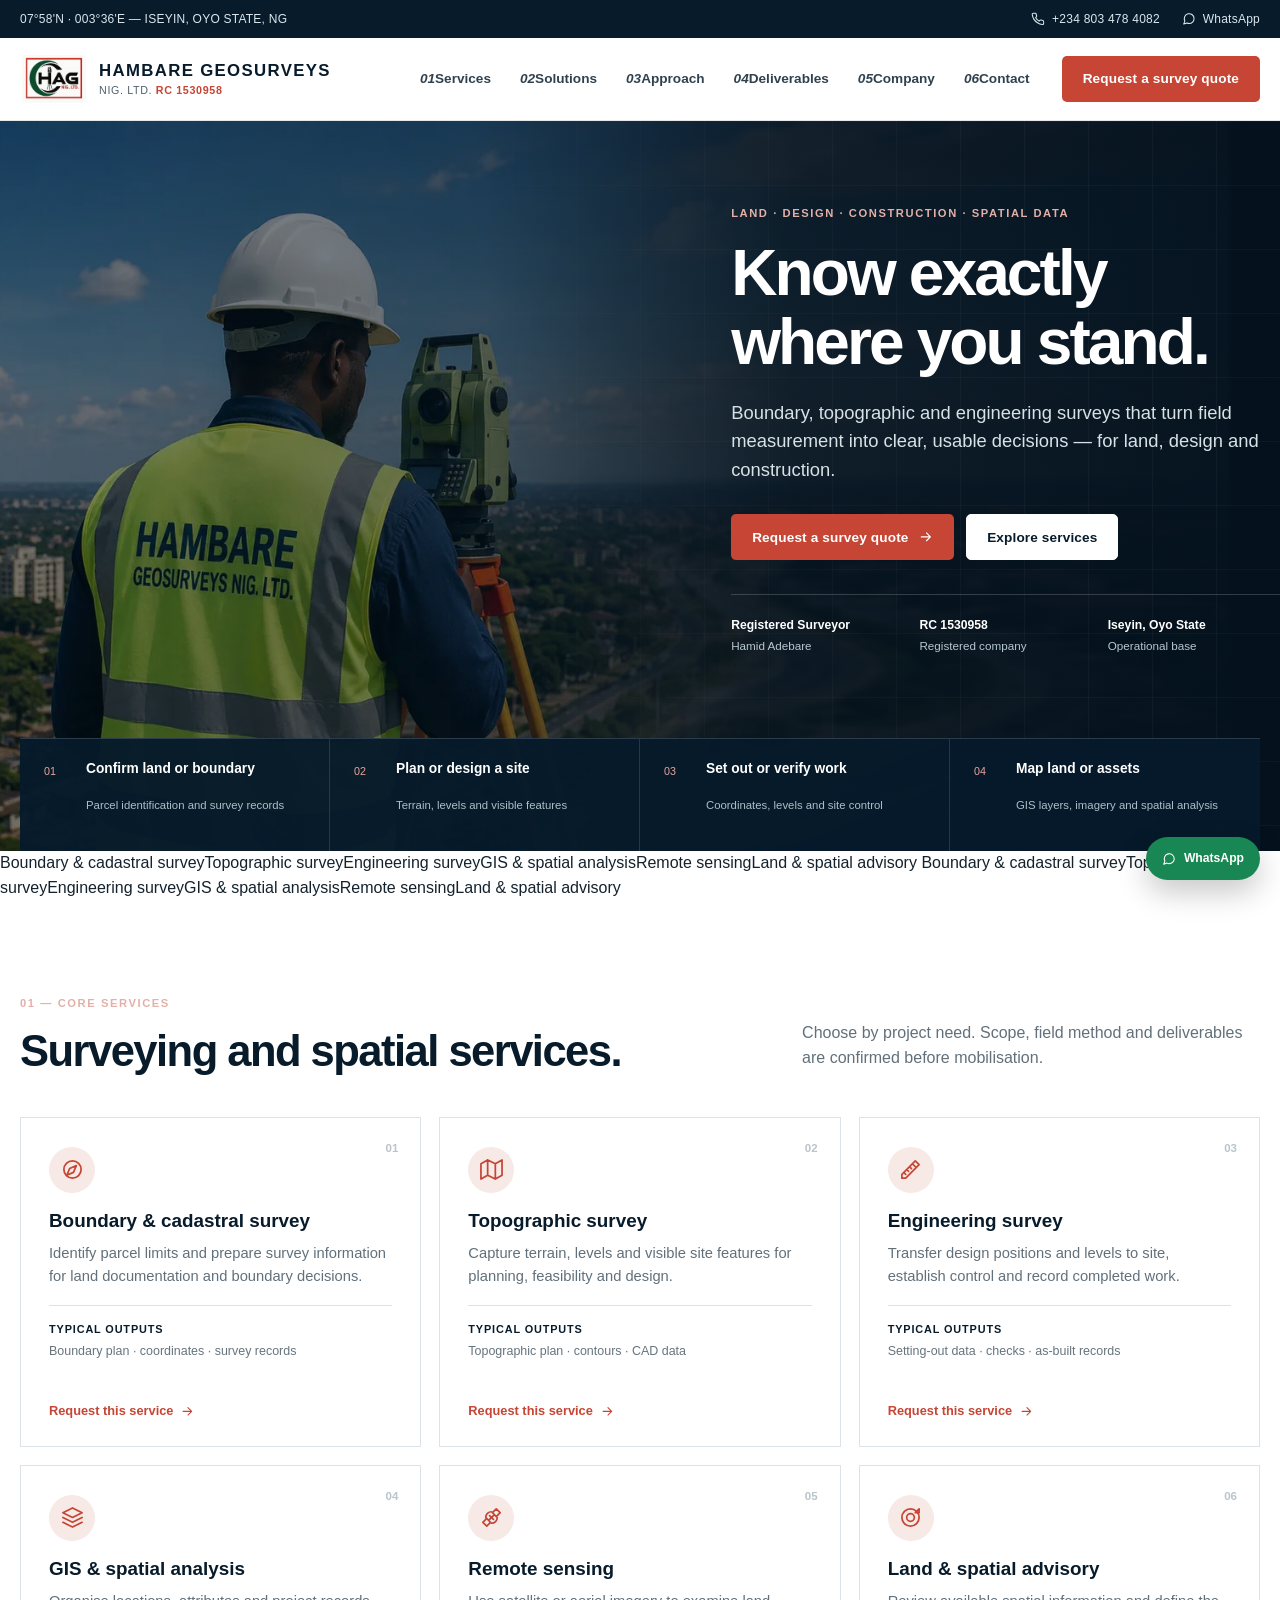
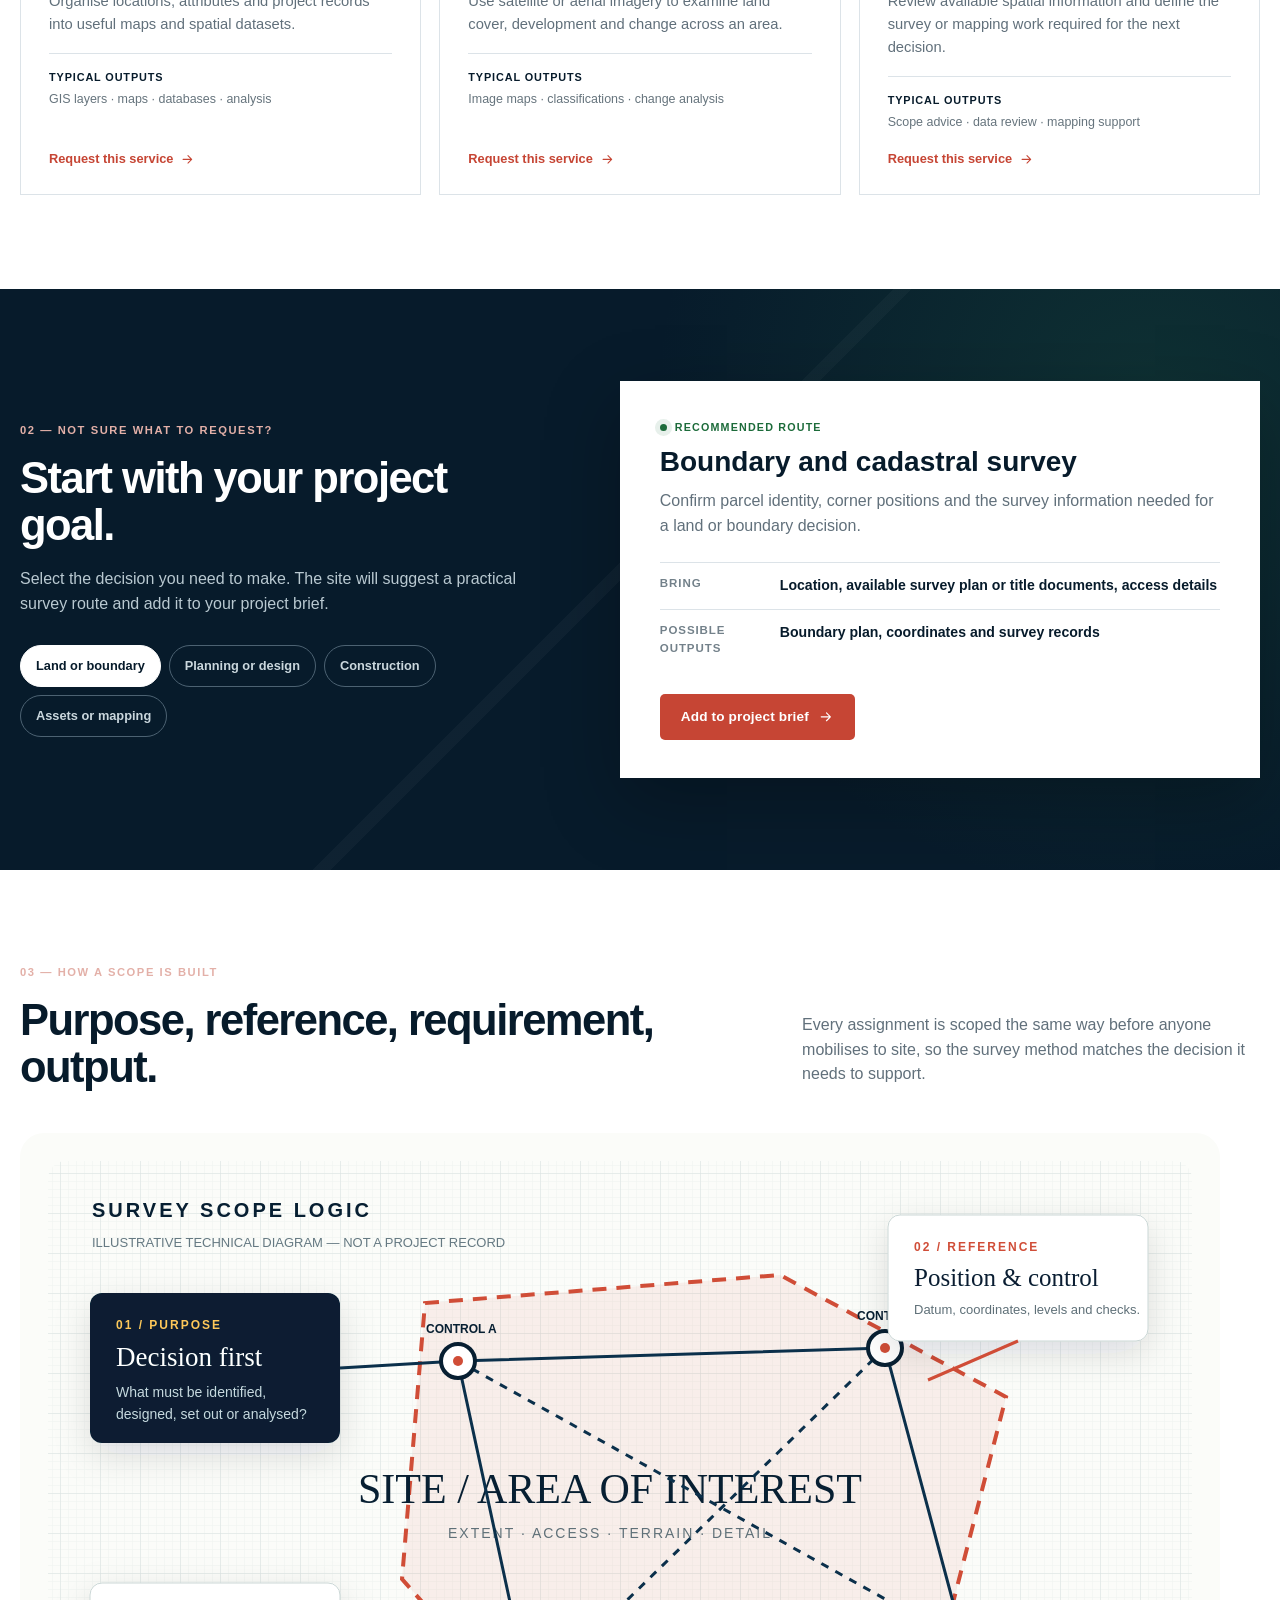
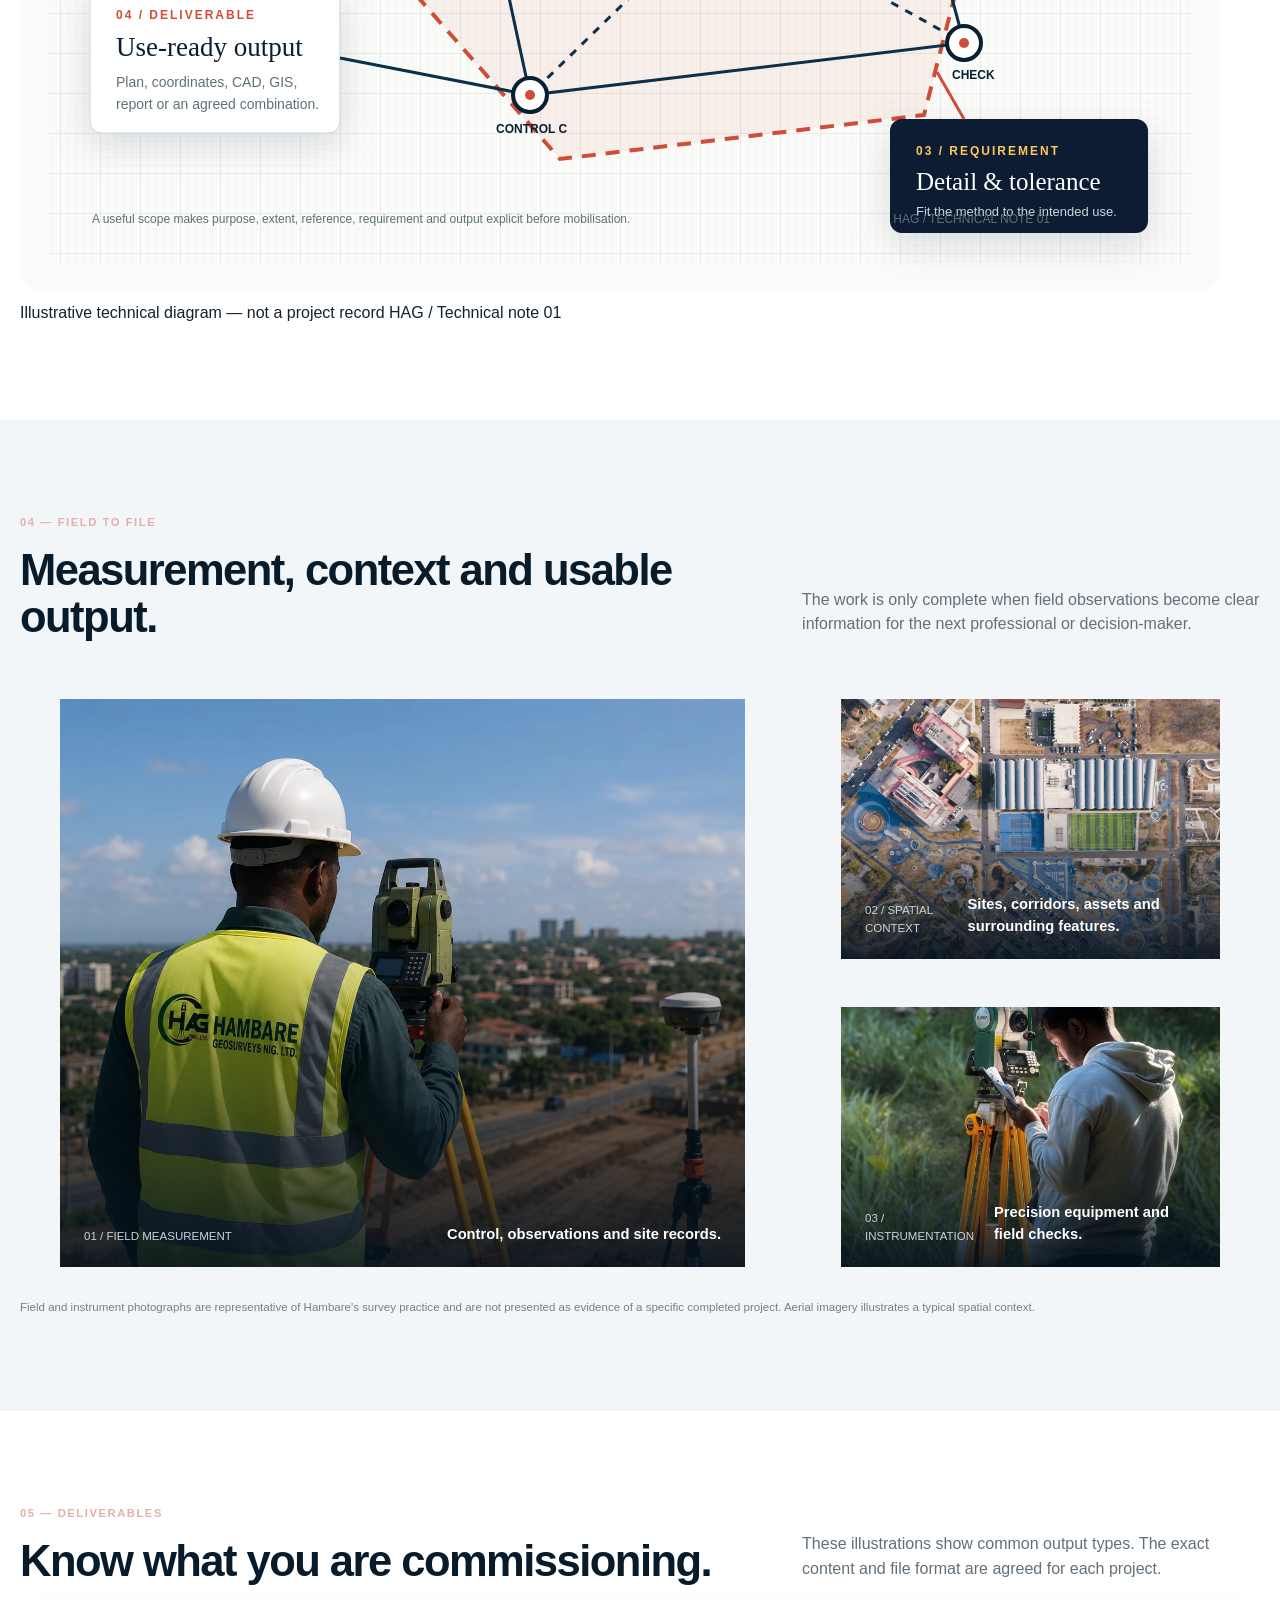
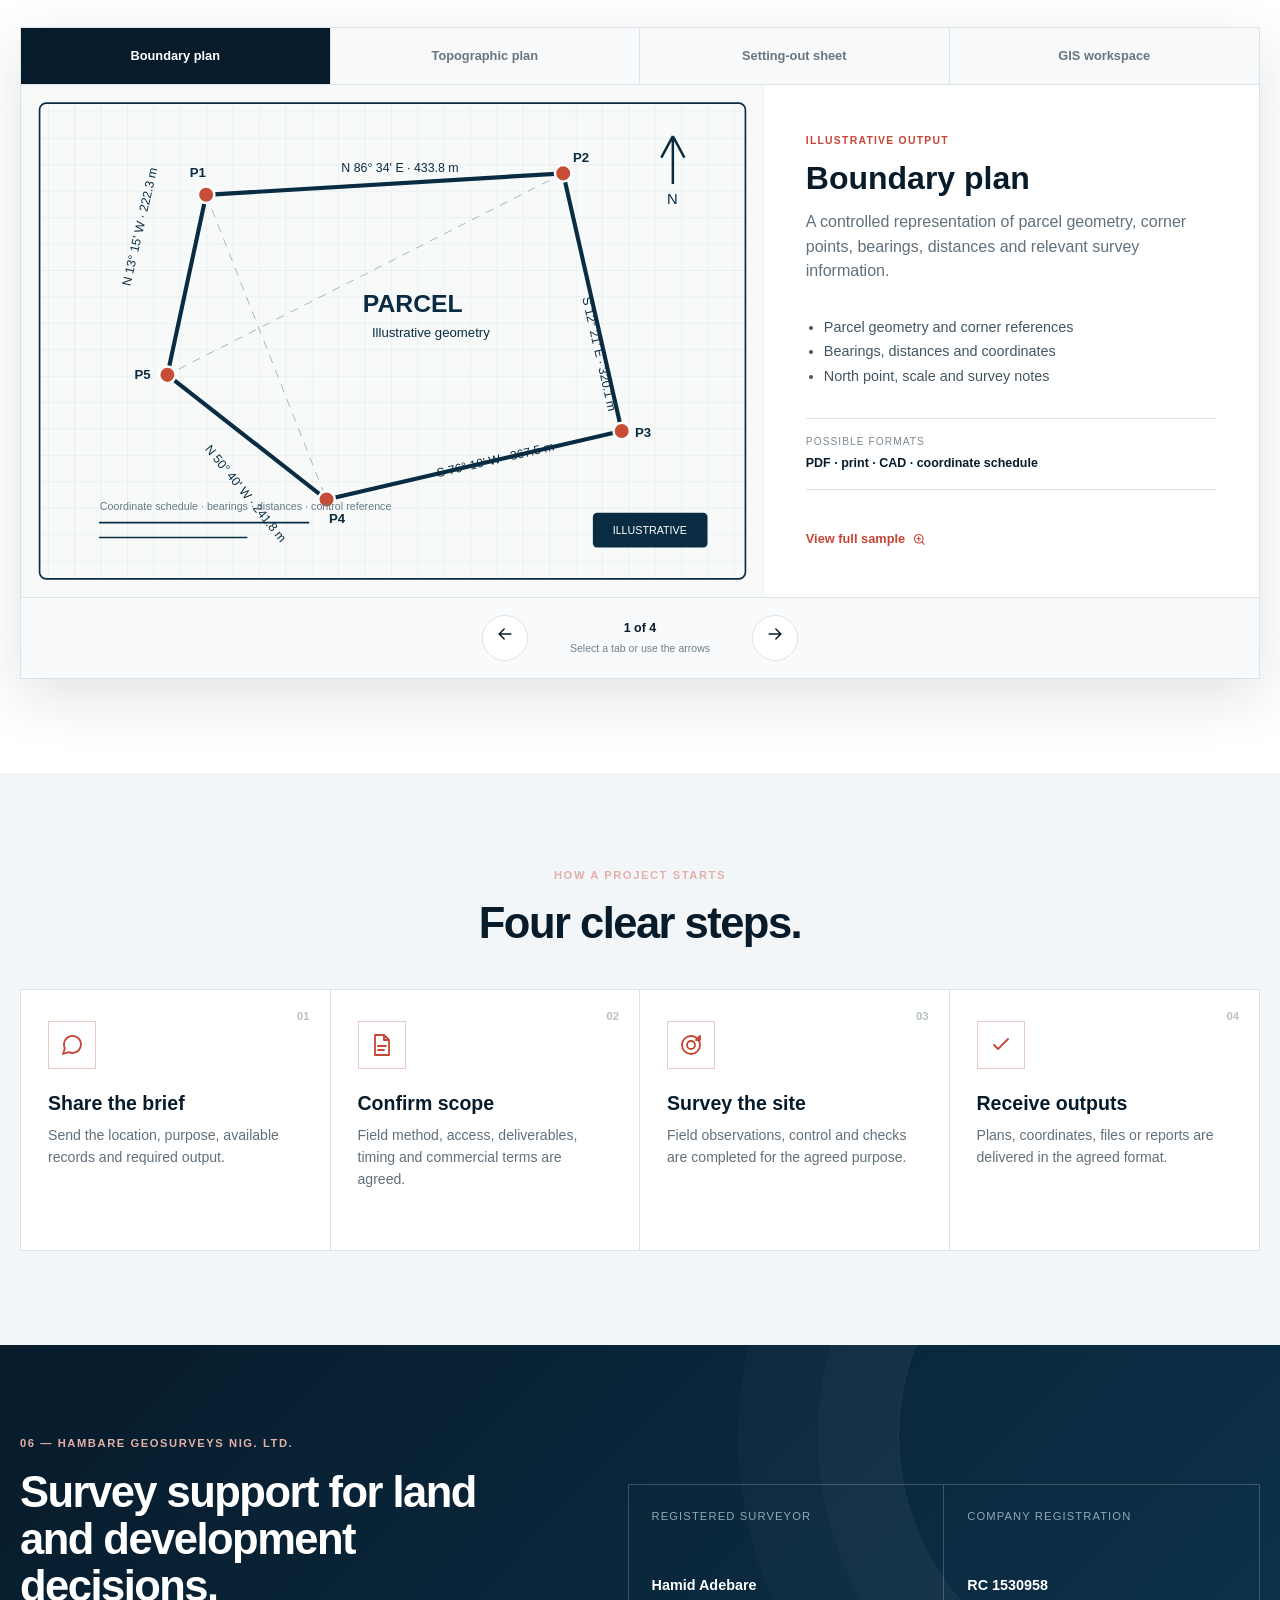
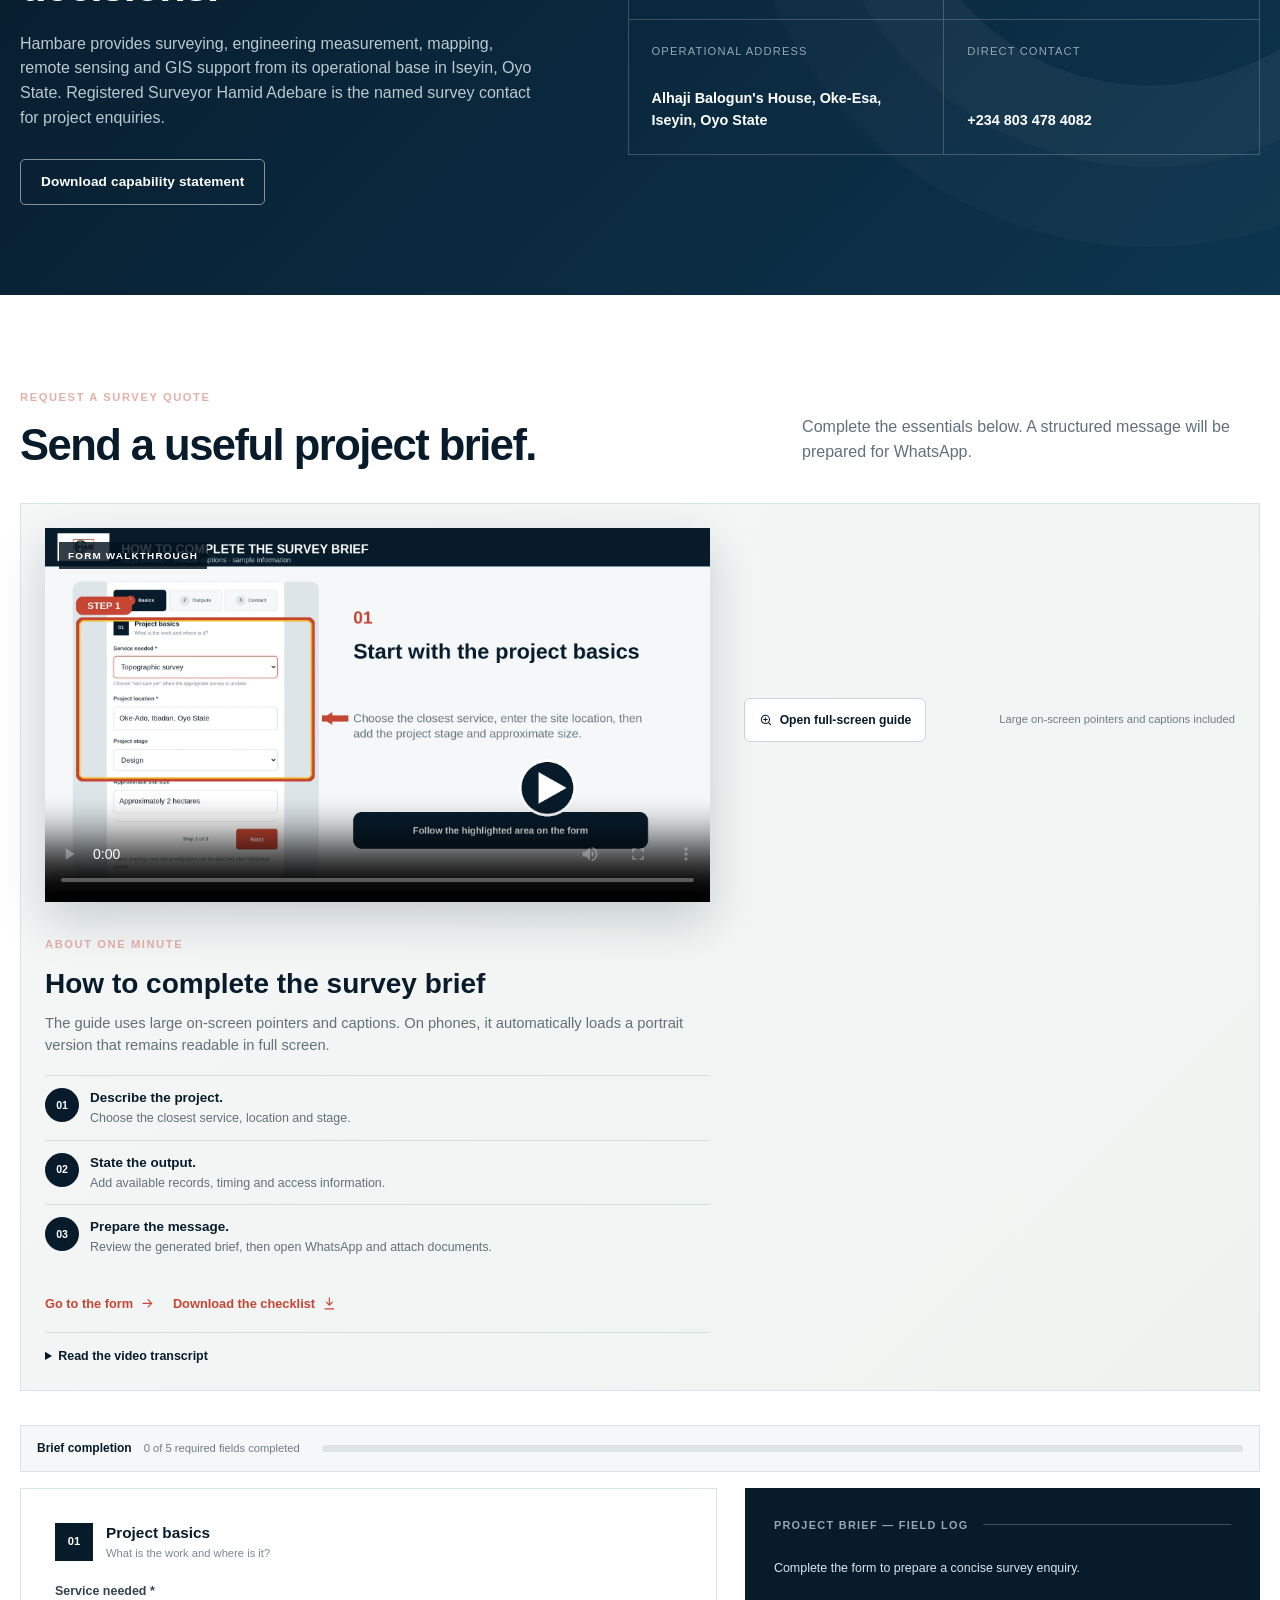
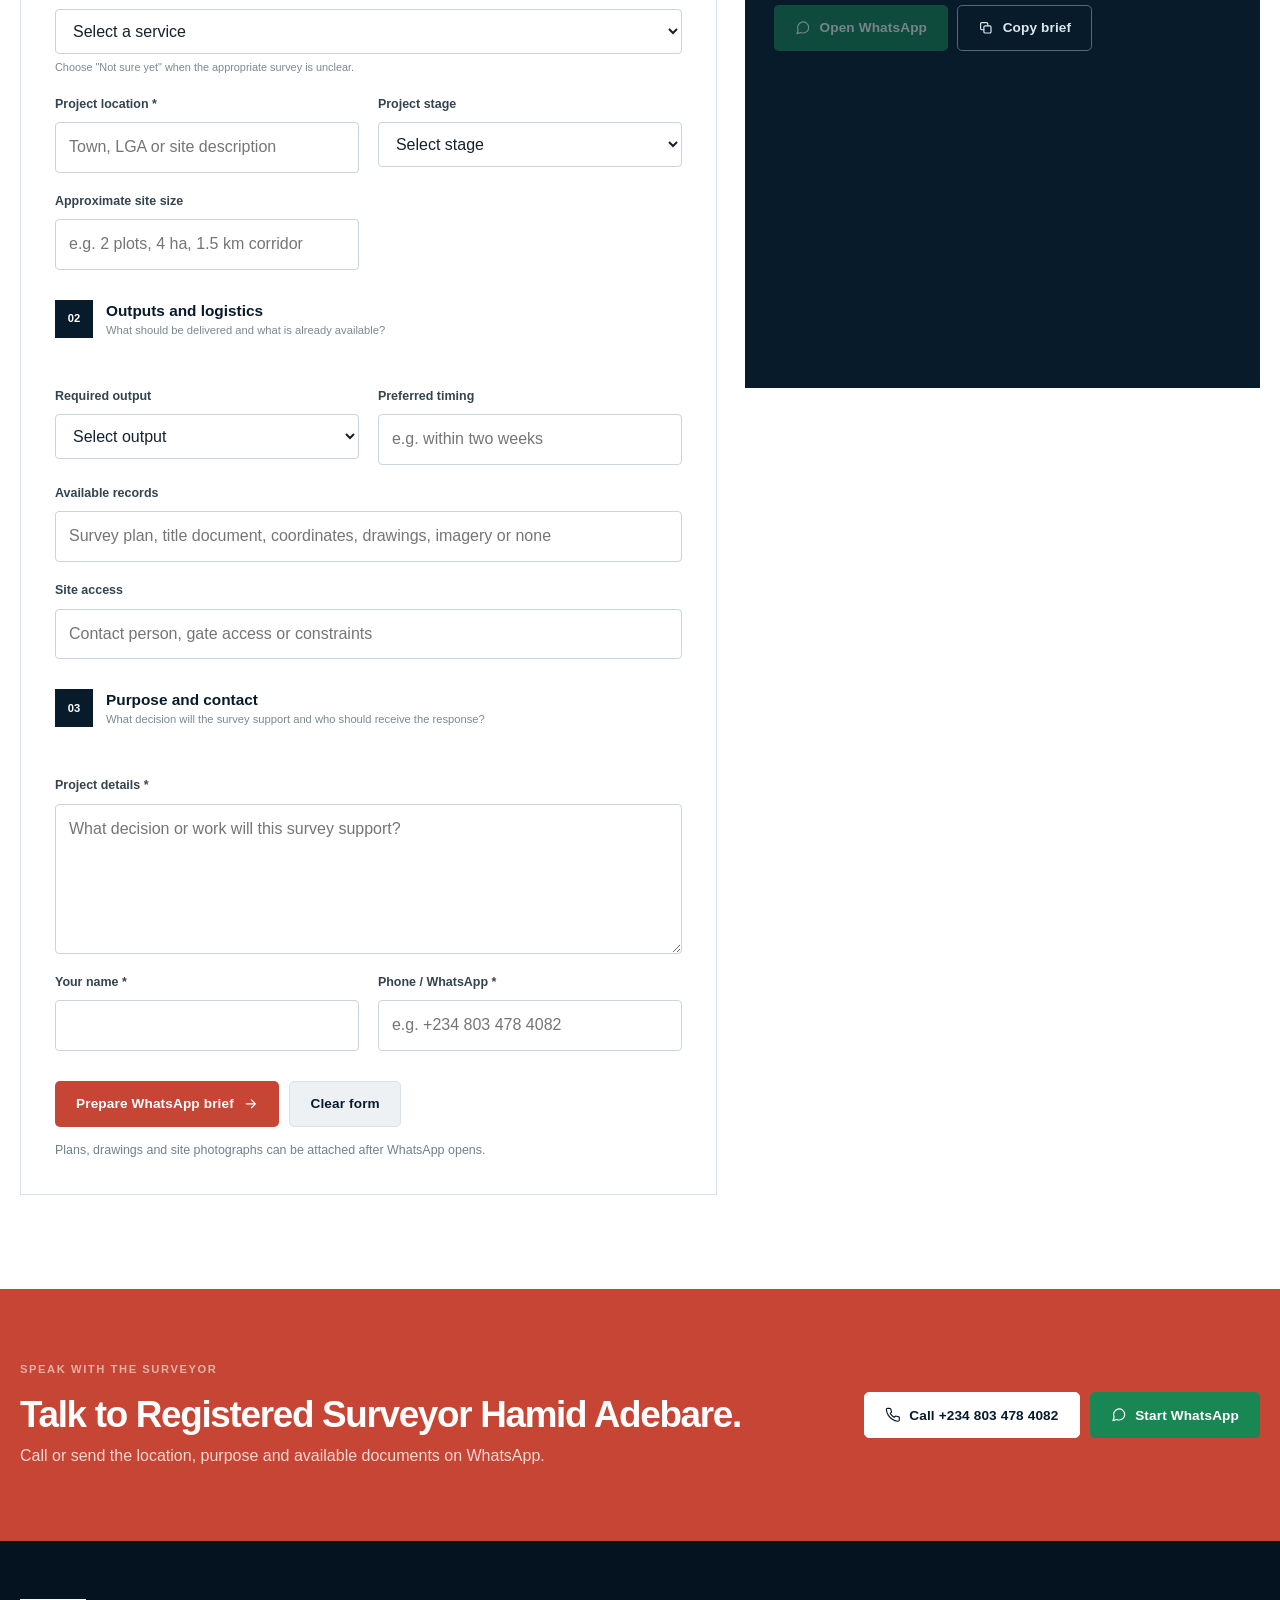
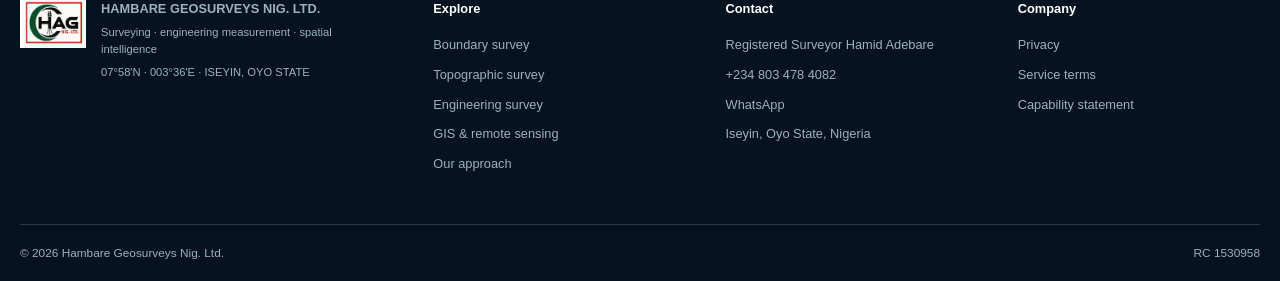
==== commit 95eac00c: "Add files via upload" ====
--- a/index.html
+++ b/index.html
@@ -1,12 +1,11 @@
 <!DOCTYPE html>
-
 <html lang="en">
 <head>
 <meta charset="utf-8"/>
 <meta content="width=device-width, initial-scale=1" name="viewport"/>
 <title>Hambare Geosurveys Nig. Ltd. | Land, Engineering Survey &amp; GIS</title>
 <meta content="Hambare provides boundary, topographic and engineering surveys, GIS, remote sensing and spatial advisory with Registered Surveyor Hamid Adebare." name="description"/>
-<meta content="#071b2b" name="theme-color"/>
+<meta content="#12211b" name="theme-color"/>
 <meta content="website" property="og:type"/>
 <meta content="Hambare Geosurveys Nig. Ltd." property="og:title"/>
 <meta content="Surveying and spatial services with Registered Surveyor Hamid Adebare for land, design, construction and asset decisions." property="og:description"/>
@@ -16,6 +15,8 @@
 <link href="manifest.webmanifest" rel="manifest"/>
 <link as="image" href="assets/img/hero-mobile-focus.webp" media="(max-width:720px)" rel="preload"/>
 <link as="image" href="assets/img/hero.webp" media="(min-width:721px)" rel="preload"/>
+<link rel="preconnect" href="https://fonts.googleapis.com"/>
+<link rel="preconnect" href="https://fonts.gstatic.com" crossorigin=""/>
 <link href="assets/styles.css" rel="stylesheet"/>
 <script defer="" src="assets/app.js"></script>
 <script type="application/ld+json">{"@context":"https://schema.org","@type":"ProfessionalService","name":"Hambare Geosurveys Nig. Ltd.","telephone":"+2348034784082","contactPoint":{"@type":"ContactPoint","name":"Registered Surveyor Hamid Adebare","telephone":"+2348034784082","contactType":"survey project enquiries"},"address":{"@type":"PostalAddress","streetAddress":"Alhaji Balogun's House, Oke-Esa","addressLocality":"Iseyin","addressRegion":"Oyo State","addressCountry":"NG"},"description":"Boundary, topographic and engineering surveys, GIS, mapping, remote sensing and spatial advisory."}</script>
@@ -42,10 +43,11 @@
 <symbol id="i-zoom" viewbox="0 0 24 24"><circle cx="11" cy="11" r="7"></circle><path d="m20 20-4-4M8 11h6M11 8v6"></path></symbol>
 <symbol id="i-copy" viewbox="0 0 24 24"><rect height="11" rx="2" width="11" x="9" y="9"></rect><path d="M15 9V6a2 2 0 0 0-2-2H6a2 2 0 0 0-2 2v7a2 2 0 0 0 2 2h3"></path></symbol>
 <symbol id="i-download" viewbox="0 0 24 24"><path d="M12 3v12M7 10l5 5 5-5M5 21h14"></path></symbol>
+<symbol id="i-pin" viewbox="0 0 24 24"><path d="M12 21s7-6.6 7-12a7 7 0 1 0-14 0c0 5.4 7 12 7 12z"></path><circle cx="12" cy="9" r="2.4"></circle></symbol>
 </svg>
 <div class="utility-bar">
 <div class="container utility-inner">
-<span>Surveying · Mapping · Engineering Measurement · GIS</span>
+<span class="coord-stamp">07°58'N · 003°36'E — ISEYIN, OYO STATE, NG</span>
 <div>
 <a href="tel:+2348034784082"><svg class="icon"><use href="#i-phone"></use></svg> +234 803 478 4082</a>
 <a class="wa-link" href="#"><svg class="icon"><use href="#i-message"></use></svg> WhatsApp</a>
@@ -60,11 +62,12 @@
 </a>
 <button aria-controls="primary-nav" aria-expanded="false" class="menu-toggle" type="button"><svg class="icon"><use href="#i-menu"></use></svg><span class="sr-only">Open menu</span></button>
 <nav aria-label="Primary navigation" class="primary-nav" id="primary-nav">
-<a href="#services">Services</a>
-<a href="#solutions">Solutions</a>
-<a href="#deliverables">Deliverables</a>
-<a href="#company">Company</a>
-<a href="#contact">Contact</a>
+<a href="#services"><i>01</i>Services</a>
+<a href="#solutions"><i>02</i>Solutions</a>
+<a href="#approach"><i>03</i>Approach</a>
+<a href="#deliverables"><i>04</i>Deliverables</a>
+<a href="#company"><i>05</i>Company</a>
+<a href="#contact"><i>06</i>Contact</a>
 <div class="mobile-nav-actions">
 <a class="button button-primary" href="#brief">Request a quote</a>
 <a class="button button-whatsapp wa-link" href="#">WhatsApp</a>
@@ -76,16 +79,23 @@
 </header>
 <main id="main">
 <section class="hero" id="top">
-<picture class="hero-media">
+<div class="hero-media frame frame-light">
+<picture>
 <source media="(max-width:720px)" srcset="assets/img/hero-mobile-focus.webp"/>
 <img alt="Surveyor in a Hambare Geosurveys vest operating a total station above an urban area" fetchpriority="high" height="860" src="assets/img/hero.webp" width="1920"/>
 </picture>
+<i class="fm"></i><i class="fm"></i><i class="fm"></i><i class="fm"></i>
+</div>
 <div class="hero-overlay"></div>
+<div class="hero-reticle" id="heroReticle" aria-hidden="true">
+<svg viewbox="0 0 46 46"><circle cx="23" cy="23" r="15"></circle><circle class="dot" cx="23" cy="23" r="2"></circle><line x1="23" y1="1" x2="23" y2="10"></line><line x1="23" y1="36" x2="23" y2="45"></line><line x1="1" y1="23" x2="10" y2="23"></line><line x1="36" y1="23" x2="45" y2="23"></line></svg>
+</div>
+<div class="hero-coordbar"><span></span> LOCKED · TOTAL STATION ONLINE</div>
 <div class="container hero-inner">
 <div class="hero-copy">
 <span class="eyebrow">Land · design · construction · spatial data</span>
-<h1>Survey data. Clear project decisions.</h1>
-<p>Boundary, topographic and engineering surveys for land, design and construction.</p>
+<h1>Know exactly where you stand.</h1>
+<p>Boundary, topographic and engineering surveys that turn field measurement into clear, usable decisions — for land, design and construction.</p>
 <div class="hero-actions">
 <a class="button button-primary" href="#brief">Request a survey quote <svg class="icon"><use href="#i-arrow"></use></svg></a>
 <a class="button button-light" href="#services">Explore services</a>
@@ -106,57 +116,65 @@
 </div><div class="carousel-nav carousel-nav-dark" data-carousel-controls="projectRouteCarousel"><button aria-label="Previous project routes" class="carousel-arrow carousel-prev" type="button"><svg aria-hidden="true" class="icon"><use href="#i-arrow"></use></svg></button><div class="carousel-status"><div class="carousel-status-top"><span aria-live="polite" class="carousel-counter">1 / 1</span><span class="carousel-hint">Moves automatically · swipe or use arrows</span></div><div aria-hidden="true" class="carousel-dots"></div></div><button aria-label="Next project routes" class="carousel-arrow carousel-next" type="button"><svg aria-hidden="true" class="icon"><use href="#i-arrow"></use></svg></button></div>
 </div>
 </section>
+
+<div class="marquee" aria-hidden="true">
+<div class="marquee-track">
+<span>Boundary &amp; cadastral survey</span><span>Topographic survey</span><span>Engineering survey</span><span>GIS &amp; spatial analysis</span><span>Remote sensing</span><span>Land &amp; spatial advisory</span>
+<span>Boundary &amp; cadastral survey</span><span>Topographic survey</span><span>Engineering survey</span><span>GIS &amp; spatial analysis</span><span>Remote sensing</span><span>Land &amp; spatial advisory</span>
+</div>
+</div>
+
 <section class="services section" id="services">
 <div class="container">
 <div class="section-head split-head">
-<div><span class="eyebrow dark">Core services</span><h2>Surveying and spatial services.</h2></div>
+<div><span class="eyebrow pine">01 — Core services</span><h2>Surveying and spatial services.</h2></div>
 <p>Choose by project need. Scope, field method and deliverables are confirmed before mobilisation.</p>
 </div>
 <div aria-label="Core services" aria-roledescription="carousel" class="service-grid" data-autoplay="6500" data-carousel="" id="serviceCarousel">
 <article class="service-card">
 <div class="service-icon"><svg class="icon"><use href="#i-compass"></use></svg></div>
-<span>01</span><h3>Boundary &amp; cadastral survey</h3><p>Identify parcel limits and prepare survey information for land documentation and boundary decisions.</p>
+<span class="num">01</span><h3>Boundary &amp; cadastral survey</h3><p>Identify parcel limits and prepare survey information for land documentation and boundary decisions.</p>
 <div class="service-output"><b>Typical outputs</b> Boundary plan · coordinates · survey records</div>
 <button class="text-link service-request" data-service="Boundary and cadastral survey">Request this service <svg class="icon"><use href="#i-arrow"></use></svg></button>
 </article>
 <article class="service-card">
 <div class="service-icon"><svg class="icon"><use href="#i-map"></use></svg></div>
-<span>02</span><h3>Topographic survey</h3><p>Capture terrain, levels and visible site features for planning, feasibility and design.</p>
+<span class="num">02</span><h3>Topographic survey</h3><p>Capture terrain, levels and visible site features for planning, feasibility and design.</p>
 <div class="service-output"><b>Typical outputs</b> Topographic plan · contours · CAD data</div>
 <button class="text-link service-request" data-service="Topographic survey">Request this service <svg class="icon"><use href="#i-arrow"></use></svg></button>
 </article>
 <article class="service-card">
 <div class="service-icon"><svg class="icon"><use href="#i-ruler"></use></svg></div>
-<span>03</span><h3>Engineering survey</h3><p>Transfer design positions and levels to site, establish control and record completed work.</p>
+<span class="num">03</span><h3>Engineering survey</h3><p>Transfer design positions and levels to site, establish control and record completed work.</p>
 <div class="service-output"><b>Typical outputs</b> Setting-out data · checks · as-built records</div>
 <button class="text-link service-request" data-service="Engineering survey">Request this service <svg class="icon"><use href="#i-arrow"></use></svg></button>
 </article>
 <article class="service-card">
 <div class="service-icon"><svg class="icon"><use href="#i-layers"></use></svg></div>
-<span>04</span><h3>GIS &amp; spatial analysis</h3><p>Organise locations, attributes and project records into useful maps and spatial datasets.</p>
+<span class="num">04</span><h3>GIS &amp; spatial analysis</h3><p>Organise locations, attributes and project records into useful maps and spatial datasets.</p>
 <div class="service-output"><b>Typical outputs</b> GIS layers · maps · databases · analysis</div>
 <button class="text-link service-request" data-service="GIS and spatial analysis">Request this service <svg class="icon"><use href="#i-arrow"></use></svg></button>
 </article>
 <article class="service-card">
 <div class="service-icon"><svg class="icon"><use href="#i-satellite"></use></svg></div>
-<span>05</span><h3>Remote sensing</h3><p>Use satellite or aerial imagery to examine land cover, development and change across an area.</p>
+<span class="num">05</span><h3>Remote sensing</h3><p>Use satellite or aerial imagery to examine land cover, development and change across an area.</p>
 <div class="service-output"><b>Typical outputs</b> Image maps · classifications · change analysis</div>
 <button class="text-link service-request" data-service="Remote sensing">Request this service <svg class="icon"><use href="#i-arrow"></use></svg></button>
 </article>
 <article class="service-card">
 <div class="service-icon"><svg class="icon"><use href="#i-target"></use></svg></div>
-<span>06</span><h3>Land &amp; spatial advisory</h3><p>Review available spatial information and define the survey or mapping work required for the next decision.</p>
+<span class="num">06</span><h3>Land &amp; spatial advisory</h3><p>Review available spatial information and define the survey or mapping work required for the next decision.</p>
 <div class="service-output"><b>Typical outputs</b> Scope advice · data review · mapping support</div>
 <button class="text-link service-request" data-service="Land and spatial advisory">Request this service <svg class="icon"><use href="#i-arrow"></use></svg></button>
 </article>
 </div><div class="carousel-nav carousel-nav-light" data-carousel-controls="serviceCarousel"><button aria-label="Previous core services" class="carousel-arrow carousel-prev" type="button"><svg aria-hidden="true" class="icon"><use href="#i-arrow"></use></svg></button><div class="carousel-status"><div class="carousel-status-top"><span aria-live="polite" class="carousel-counter">1 / 1</span><span class="carousel-hint">Moves automatically · swipe or use arrows</span></div><div aria-hidden="true" class="carousel-dots"></div></div><button aria-label="Next core services" class="carousel-arrow carousel-next" type="button"><svg aria-hidden="true" class="icon"><use href="#i-arrow"></use></svg></button></div>
-
-</div>
-</section>
+</div>
+</section>
+
 <section class="solution-finder" id="solutions">
 <div class="container finder-layout">
 <div class="finder-copy">
-<span class="eyebrow">Not sure what to request?</span>
+<span class="eyebrow on-dark">02 — Not sure what to request?</span>
 <h2>Start with your project goal.</h2>
 <p>Select the decision you need to make. The site will suggest a practical survey route and add it to your project brief.</p>
 <div aria-label="Project goals" class="finder-tabs" role="tablist">
@@ -166,7 +184,8 @@
 <button aria-selected="false" data-finder="assets" role="tab">Assets or mapping</button>
 </div>
 </div>
-<div aria-live="polite" class="finder-result">
+<div aria-live="polite" class="finder-result frame">
+<i class="fm"></i><i class="fm"></i><i class="fm"></i><i class="fm"></i>
 <div class="finder-status"><i></i> Recommended route</div>
 <h3 id="finderTitle">Boundary and cadastral survey</h3>
 <p id="finderText">Confirm parcel identity, corner positions and the survey information needed for a land or boundary decision.</p>
@@ -178,24 +197,42 @@
 </div>
 </div>
 </section>
+
+<section class="approach section" id="approach">
+<div class="container">
+<div class="section-head split-head">
+<div><span class="eyebrow pine">03 — How a scope is built</span><h2>Purpose, reference, requirement, output.</h2></div>
+<p>Every assignment is scoped the same way before anyone mobilises to site, so the survey method matches the decision it needs to support.</p>
+</div>
+<div class="approach-frame">
+<img alt="Diagram showing purpose, reference control, requirement and deliverable flow used to scope a survey" src="assets/visuals/scope-control-network.svg" width="1200" height="760" loading="lazy"/>
+</div>
+<div class="approach-note">
+<span>Illustrative technical diagram — not a project record</span>
+<span>HAG / Technical note 01</span>
+</div>
+</div>
+</section>
+
 <section class="field-section section">
 <div class="container">
 <div class="section-head split-head">
-<div><span class="eyebrow dark">Field to file</span><h2>Measurement, context and usable output.</h2></div>
+<div><span class="eyebrow">04 — Field to file</span><h2>Measurement, context and usable output.</h2></div>
 <p>The work is only complete when field observations become clear information for the next professional or decision-maker.</p>
 </div>
 <div aria-label="Field-to-file examples" aria-roledescription="carousel" class="image-grid" data-autoplay="6000" data-carousel="" id="fieldCarousel">
-<figure class="image-card image-card-large"><img alt="Black Nigerian surveyor viewed from behind in a Hambare Geosurveys reflective vest operating a total station" decoding="async" height="1152" loading="eager" src="assets/img/field-survey-hambare.webp" width="1536"/><figcaption><b>Field measurement</b><span>Control, observations and site records.</span></figcaption></figure>
-<figure class="image-card"><img alt="Aerial view showing buildings, roads and land features" decoding="async" height="900" loading="eager" src="assets/img/aerial-development.webp" width="1600"/><figcaption><b>Spatial context</b><span>Sites, corridors, assets and surrounding features.</span></figcaption></figure>
-<figure class="image-card"><img alt="Digital mapping and GIS workflow" decoding="async" height="800" loading="eager" src="assets/img/gis-workflow.webp" width="1200"/><figcaption><b>Data and mapping</b><span>Plans, layers, analysis and export-ready files.</span></figcaption></figure>
-</div><div class="carousel-nav carousel-nav-light" data-carousel-controls="fieldCarousel"><button aria-label="Previous field-to-file examples" class="carousel-arrow carousel-prev" type="button"><svg aria-hidden="true" class="icon"><use href="#i-arrow"></use></svg></button><div class="carousel-status"><div class="carousel-status-top"><span aria-live="polite" class="carousel-counter">1 / 1</span><span class="carousel-hint">Moves automatically · swipe or use arrows</span></div><div aria-hidden="true" class="carousel-dots"></div></div><button aria-label="Next field-to-file examples" class="carousel-arrow carousel-next" type="button"><svg aria-hidden="true" class="icon"><use href="#i-arrow"></use></svg></button></div>
-
-<p class="representative-note">Field image is a Hambare-branded representation; aerial and GIS imagery illustrate typical spatial workflows.</p></div>
-</section>
+<figure class="image-card image-card-large frame frame-light"><i class="fm"></i><i class="fm"></i><i class="fm"></i><i class="fm"></i><img alt="Black Nigerian surveyor viewed from behind in a Hambare Geosurveys reflective vest operating a total station" decoding="async" height="1152" loading="eager" src="assets/img/field-survey-hambare.webp" width="1536"/><figcaption><span class="cap-tag">01 / FIELD MEASUREMENT</span><b>Control, observations and site records.</b></figcaption></figure>
+<figure class="image-card frame frame-light"><i class="fm"></i><i class="fm"></i><i class="fm"></i><i class="fm"></i><img alt="Aerial view showing buildings, roads and land features" decoding="async" height="900" loading="eager" src="assets/img/aerial-development.webp" width="1600"/><figcaption><span class="cap-tag">02 / SPATIAL CONTEXT</span><b>Sites, corridors, assets and surrounding features.</b></figcaption></figure>
+<figure class="image-card frame frame-light"><i class="fm"></i><i class="fm"></i><i class="fm"></i><i class="fm"></i><img alt="Surveyor recording field notes beside a total station instrument" decoding="async" height="900" loading="eager" src="assets/img/field-survey-wide.webp" width="1600"/><figcaption><span class="cap-tag">03 / INSTRUMENTATION</span><b>Precision equipment and field checks.</b></figcaption></figure>
+</div><div class="carousel-nav carousel-nav-dark" data-carousel-controls="fieldCarousel"><button aria-label="Previous field-to-file examples" class="carousel-arrow carousel-prev" type="button"><svg aria-hidden="true" class="icon"><use href="#i-arrow"></use></svg></button><div class="carousel-status"><div class="carousel-status-top"><span aria-live="polite" class="carousel-counter">1 / 1</span><span class="carousel-hint">Moves automatically · swipe or use arrows</span></div><div aria-hidden="true" class="carousel-dots"></div></div><button aria-label="Next field-to-file examples" class="carousel-arrow carousel-next" type="button"><svg aria-hidden="true" class="icon"><use href="#i-arrow"></use></svg></button></div>
+
+<p class="representative-note">Field and instrument photographs are representative of Hambare's survey practice and are not presented as evidence of a specific completed project. Aerial imagery illustrates a typical spatial context.</p></div>
+</section>
+
 <section class="deliverables section" id="deliverables">
 <div class="container">
 <div class="section-head split-head">
-<div><span class="eyebrow dark">Deliverables</span><h2>Know what you are commissioning.</h2></div>
+<div><span class="eyebrow pine">05 — Deliverables</span><h2>Know what you are commissioning.</h2></div>
 <p>These illustrations show common output types. The exact content and file format are agreed for each project.</p>
 </div>
 <div class="deliverable-shell">
@@ -206,7 +243,7 @@
 <button aria-selected="false" data-output="gis" role="tab">GIS workspace</button>
 </div>
 <div class="deliverable-view">
-<button aria-label="Open larger deliverable preview" class="deliverable-image" id="deliverableOpen"><img alt="Illustrative boundary plan" id="deliverableImage" src="assets/visuals/boundary-plan.svg"/></button>
+<button aria-label="Open larger deliverable preview" class="deliverable-image frame" id="deliverableOpen"><i class="fm"></i><i class="fm"></i><i class="fm"></i><i class="fm"></i><img alt="Illustrative boundary plan" id="deliverableImage" src="assets/visuals/boundary-plan.svg"/></button>
 <div class="deliverable-info">
 <span class="mini-label">Illustrative output</span>
 <h3 id="deliverableTitle">Boundary plan</h3>
@@ -219,9 +256,10 @@
 <div aria-label="Deliverable navigation" class="deliverable-nav"><button aria-label="Previous deliverable" class="deliverable-arrow deliverable-prev" type="button"><svg aria-hidden="true" class="icon"><use href="#i-arrow"></use></svg></button><div class="deliverable-nav-center"><span aria-live="polite" id="deliverableCounter">1 of 4</span><small>Select a tab or use the arrows</small></div><button aria-label="Next deliverable" class="deliverable-arrow deliverable-next" type="button"><svg aria-hidden="true" class="icon"><use href="#i-arrow"></use></svg></button></div></div>
 </div>
 </section>
+
 <section class="process section">
 <div class="container">
-<div class="section-head centered"><span class="eyebrow dark">How a project starts</span><h2>Four clear steps.</h2></div>
+<div class="section-head centered"><span class="eyebrow pine">How a project starts</span><h2>Four clear steps.</h2></div>
 <div class="process-grid">
 <article><span>01</span><div class="process-icon"><svg class="icon"><use href="#i-message"></use></svg></div><h3>Share the brief</h3><p>Send the location, purpose, available records and required output.</p></article>
 <article><span>02</span><div class="process-icon"><svg class="icon"><use href="#i-file"></use></svg></div><h3>Confirm scope</h3><p>Field method, access, deliverables, timing and commercial terms are agreed.</p></article>
@@ -230,10 +268,11 @@
 </div>
 </div>
 </section>
+
 <section class="company" id="company">
 <div class="container company-layout">
 <div class="company-copy">
-<span class="eyebrow">Hambare Geosurveys Nig. Ltd.</span>
+<span class="eyebrow on-dark">06 — Hambare Geosurveys Nig. Ltd.</span>
 <h2>Survey support for land and development decisions.</h2>
 <p>Hambare provides surveying, engineering measurement, mapping, remote sensing and GIS support from its operational base in Iseyin, Oyo State. Registered Surveyor Hamid Adebare is the named survey contact for project enquiries.</p>
 <a class="button button-outline" href="assets/docs/Hambare-Capability-Statement.pdf" target="_blank">Download capability statement</a>
@@ -241,28 +280,27 @@
 <div class="company-facts">
 <div><span>Registered surveyor</span><b>Hamid Adebare</b></div>
 <div><span>Company registration</span><b>RC 1530958</b></div>
-<div><span>Operational address</span><b>Alhaji Balogun’s House, Oke-Esa, Iseyin, Oyo State</b></div>
+<div><span>Operational address</span><b>Alhaji Balogun's House, Oke-Esa, Iseyin, Oyo State</b></div>
 <div><span>Direct contact</span><b><a href="tel:+2348034784082">+234 803 478 4082</a></b></div>
 </div>
 </div>
 </section>
+
 <section class="brief section" id="brief">
 <div class="container">
 <div class="section-head split-head">
-<div><span class="eyebrow dark">Request a survey quote</span><h2>Send a useful project brief.</h2></div>
+<div><span class="eyebrow pine">Request a survey quote</span><h2>Send a useful project brief.</h2></div>
 <p>Complete the essentials below. A structured message will be prepared for WhatsApp.</p>
 </div>
 <div aria-labelledby="brief-guide-title" class="brief-guide">
 <div class="guide-video-wrap">
 <video controls="" data-desktop-poster="assets/media/hambare-form-guide-poster-landscape.webp" data-desktop-src="assets/media/hambare-form-guide-landscape.mp4" data-mobile-poster="assets/media/hambare-form-guide-poster-portrait.webp" data-mobile-src="assets/media/hambare-form-guide-portrait.mp4" id="briefGuideVideo" playsinline="" poster="assets/media/hambare-form-guide-poster-landscape.webp" preload="metadata"><source id="briefGuideSource" src="assets/media/hambare-form-guide-landscape.mp4" type="video/mp4"/>
-
-
 <track default="" kind="captions" label="English" src="assets/media/hambare-form-guide.en.vtt" srclang="en"/>
           Your browser does not support embedded video. <a href="assets/media/hambare-form-guide-landscape.mp4">Download the guide</a>.
         </video>
 </div><div class="video-tools"><button class="video-fullscreen-button" id="videoFullscreen" type="button"><svg aria-hidden="true" class="icon"><use href="#i-zoom"></use></svg> Open full-screen guide</button><span>Large on-screen pointers and captions included</span></div>
 <div class="guide-copy">
-<span class="eyebrow dark">About one minute</span>
+<span class="eyebrow pine">About one minute</span>
 <h3 id="brief-guide-title">How to complete the survey brief</h3>
 <p>The guide uses large on-screen pointers and captions. On phones, it automatically loads a portrait version that remains readable in full screen.</p>
 <ol class="guide-steps">
@@ -276,7 +314,7 @@
 </div>
 <details class="video-transcript">
 <summary>Read the video transcript</summary>
-<p>Choose the survey service that most closely matches the decision you need to make. Select “Not sure yet” when the correct service is unclear. Enter the project location, stage and approximate size. Add the output you expect, any records already available, your preferred timing and site-access information. Explain what the survey will support, then provide your name and WhatsApp number. Select “Prepare WhatsApp brief,” review the message, open WhatsApp, and attach any plans, title documents, drawings or site photographs before sending.</p>
+<p>Choose the survey service that most closely matches the decision you need to make. Select "Not sure yet" when the correct service is unclear. Enter the project location, stage and approximate size. Add the output you expect, any records already available, your preferred timing and site-access information. Explain what the survey will support, then provide your name and WhatsApp number. Select "Prepare WhatsApp brief," review the message, open WhatsApp, and attach any plans, title documents, drawings or site photographs before sending.</p>
 </details>
 </div>
 </div>
@@ -294,7 +332,7 @@
 <fieldset class="form-step is-active">
 <legend><span>01</span><div>Project basics<small>What is the work and where is it?</small></div></legend>
 <div class="form-grid">
-<label class="full"><span>Service needed *</span><select name="service" required=""><option value="">Select a service</option><option>Boundary and cadastral survey</option><option>Topographic survey</option><option>Engineering survey</option><option>GIS and spatial analysis</option><option>Remote sensing</option><option>Land and spatial advisory</option><option>Not sure yet</option></select><small>Choose “Not sure yet” when the appropriate survey is unclear.</small></label>
+<label class="full"><span>Service needed *</span><select name="service" required=""><option value="">Select a service</option><option>Boundary and cadastral survey</option><option>Topographic survey</option><option>Engineering survey</option><option>GIS and spatial analysis</option><option>Remote sensing</option><option>Land and spatial advisory</option><option>Not sure yet</option></select><small>Choose "Not sure yet" when the appropriate survey is unclear.</small></label>
 <label><span>Project location *</span><input autocomplete="street-address" name="location" placeholder="Town, LGA or site description" required=""/></label>
 <label><span>Project stage</span><select name="stage"><option value="">Select stage</option><option>Land identification or documentation</option><option>Feasibility or planning</option><option>Design</option><option>Construction</option><option>As-built or verification</option><option>Asset management or analysis</option></select></label>
 <label><span>Approximate site size</span><input name="size" placeholder="e.g. 2 plots, 4 ha, 1.5 km corridor"/></label>
@@ -326,13 +364,14 @@
 <p class="form-note">Plans, drawings and site photographs can be attached after WhatsApp opens.</p>
 </form>
 <aside aria-live="polite" class="brief-preview">
-<div class="preview-head"><span>PROJECT BRIEF</span><i></i></div>
+<div class="preview-head"><span>PROJECT BRIEF — FIELD LOG</span><i></i></div>
 <pre id="briefPreview" tabindex="0">Complete the form to prepare a concise survey enquiry.</pre>
 <div class="preview-actions"><a aria-disabled="true" class="button button-whatsapp disabled" href="#" id="briefWhatsApp"><svg class="icon"><use href="#i-message"></use></svg> Open WhatsApp</a><button class="button button-outline-dark" id="copyBrief" type="button"><svg class="icon"><use href="#i-copy"></use></svg> Copy brief</button></div>
 </aside>
 </div>
 </div>
 </section>
+
 <section class="contact-strip" id="contact">
 <div class="container contact-strip-inner">
 <div><span class="eyebrow">Speak with the surveyor</span><h2>Talk to Registered Surveyor Hamid Adebare.</h2><p>Call or send the location, purpose and available documents on WhatsApp.</p></div>
@@ -342,8 +381,8 @@
 </main>
 <footer>
 <div class="container footer-grid">
-<div class="footer-brand"><img alt="" height="476" src="assets/img/hag-logo.png" width="648"/><div><b>HAMBARE GEOSURVEYS NIG. LTD.</b><span>Surveying · engineering measurement · spatial intelligence</span></div></div>
-<div><b>Services</b><a href="#services">Boundary survey</a><a href="#services">Topographic survey</a><a href="#services">Engineering survey</a><a href="#services">GIS &amp; remote sensing</a></div>
+<div class="footer-brand"><img alt="" height="476" src="assets/img/hag-logo.png" width="648"/><div><strong>HAMBARE GEOSURVEYS NIG. LTD.</strong><span>Surveying · engineering measurement · spatial intelligence</span><span class="footer-coord">07°58'N · 003°36'E · ISEYIN, OYO STATE</span></div></div>
+<div><b>Explore</b><a href="#services">Boundary survey</a><a href="#services">Topographic survey</a><a href="#services">Engineering survey</a><a href="#services">GIS &amp; remote sensing</a><a href="#approach">Our approach</a></div>
 <div><b>Contact</b><span>Registered Surveyor Hamid Adebare</span><a href="tel:+2348034784082">+234 803 478 4082</a><a class="wa-link" href="#">WhatsApp</a><span>Iseyin, Oyo State, Nigeria</span></div>
 <div><b>Company</b><a href="privacy.html">Privacy</a><a href="terms.html">Service terms</a><a href="assets/docs/Hambare-Capability-Statement.pdf" target="_blank">Capability statement</a></div>
 </div>
--- a/assets/styles.css
+++ b/assets/styles.css
@@ -284,3 +284,75 @@
   .mobile-action-bar{height:auto;min-height:66px;padding:6px 8px calc(6px + env(safe-area-inset-bottom))}
   .legal-header-cta{display:none}
 }
+
+/* Interaction and tutorial refinement — v19 */
+.carousel-nav{display:none}
+.carousel-arrow,.deliverable-arrow{border:1px solid var(--line);background:#fff;color:var(--navy);width:46px;height:46px;border-radius:50%;align-items:center;justify-content:center}
+.carousel-arrow .icon,.deliverable-arrow .icon{width:20px;height:20px}
+.carousel-prev .icon,.deliverable-prev .icon{transform:rotate(180deg)}
+.carousel-status{min-width:0;display:grid;gap:7px;flex:1}
+.carousel-status-top{display:flex;align-items:center;justify-content:space-between;gap:12px}
+.carousel-counter{font-size:.72rem;font-weight:800;color:var(--navy)}
+.carousel-hint{font-size:.66rem;color:#6e7d86;text-align:right}
+.carousel-dots{display:flex;justify-content:center;gap:6px}
+.carousel-dots i{width:7px;height:7px;border-radius:50%;background:#c8d1d6;transition:width .2s,background .2s}
+.carousel-dots i.is-active{width:24px;border-radius:10px;background:var(--red)}
+.carousel-nav-dark .carousel-arrow{background:#0c2a3f;border-color:#385064;color:#fff}
+.carousel-nav-dark .carousel-counter{color:#fff}
+.carousel-nav-dark .carousel-hint{color:#a9bcc7}
+.carousel-nav-dark .carousel-dots i{background:#476174}
+.carousel-nav-dark .carousel-dots i.is-active{background:#fff}
+
+.deliverable-nav{display:flex;align-items:center;justify-content:center;gap:22px;padding:17px 20px;border-top:1px solid var(--line);background:#f8fafb}
+.deliverable-nav-center{display:grid;text-align:center;gap:2px;min-width:180px}
+.deliverable-nav-center span{font-size:.78rem;font-weight:800;color:var(--navy)}
+.deliverable-nav-center small{font-size:.66rem;color:#71808a}
+
+.video-tools{display:flex;align-items:center;justify-content:space-between;gap:14px;margin-top:10px}
+.video-fullscreen-button{min-height:44px;border:1px solid #cbd6dc;background:#fff;color:var(--navy);font-weight:800;font-size:.76rem;padding:0 14px;border-radius:6px;display:inline-flex;align-items:center;gap:7px}
+.video-tools>span{font-size:.7rem;color:#6e7d86;text-align:right}
+.guide-video-wrap video::cue{font-family:Arial,Helvetica,sans-serif;font-size:1.25rem;color:#fff;background:rgba(4,19,31,.92);line-height:1.35}
+.guide-video-wrap video:fullscreen,.guide-video-wrap video:-webkit-full-screen{width:100vw;height:100vh;object-fit:contain;background:#000}
+.representative-note{margin:16px 0 0;font-size:.72rem;color:#71808a}
+
+@media(max-width:720px){
+  .carousel-nav{width:min(100% - 32px,var(--container));margin:0 auto;display:flex;align-items:center;gap:12px;padding:12px 0 4px}
+  .hero-shortcuts .carousel-nav{padding:10px 0 14px}
+  .carousel-arrow{display:flex;flex:0 0 44px;width:44px;height:44px}
+  .carousel-hint{font-size:.6rem}
+  .carousel-counter{font-size:.68rem}
+
+  .shortcut-grid,.service-grid,.image-grid{scroll-behavior:smooth;overscroll-behavior-inline:contain}
+  .shortcut-grid button,.service-card,.image-card{scroll-snap-stop:always}
+  .mobile-swipe-note{display:none!important}
+
+  .finder-tabs{display:grid;grid-template-columns:1fr 1fr;overflow:visible;margin-right:0;padding:0;gap:8px}
+  .finder-tabs button{width:100%;min-width:0;padding:10px 8px;font-size:.72rem}
+
+  .deliverable-tabs{display:grid;grid-template-columns:1fr 1fr;overflow:visible}
+  .deliverable-tabs button{min-width:0;min-height:52px;border-right:1px solid var(--line)!important;border-bottom:1px solid var(--line)!important;padding:9px 8px;font-size:.7rem}
+  .deliverable-tabs button:nth-child(2n){border-right:0!important}
+  .deliverable-nav{gap:15px;padding:14px 12px}
+  .deliverable-nav-center{min-width:0;flex:1}
+  .deliverable-nav-center small{font-size:.61rem}
+
+  .company-facts{display:grid;grid-template-columns:1fr;border-top:1px solid rgba(255,255,255,.2);border-left:1px solid rgba(255,255,255,.2);overflow:visible;margin-right:0;padding-right:0;gap:0}
+  .company-facts div{min-height:auto;flex:none;border-radius:0;border:0;border-right:1px solid rgba(255,255,255,.2);border-bottom:1px solid rgba(255,255,255,.2);padding:18px}
+
+  .guide-video-wrap{aspect-ratio:9/16;max-height:min(76dvh,760px);width:min(100%,430px);margin-inline:auto;background:#000}
+  .guide-video-wrap video{object-fit:contain}
+  .video-tools{margin:10px 14px 0;display:grid;grid-template-columns:1fr;gap:7px}
+  .video-fullscreen-button{width:100%;justify-content:center}
+  .video-tools>span{text-align:center;font-size:.65rem}
+  .guide-video-wrap:before{content:'PORTRAIT FORM GUIDE';font-size:.56rem}
+  .representative-note{font-size:.67rem;line-height:1.55}
+}
+
+@media(max-width:390px){
+  .carousel-nav{width:min(100% - 24px,var(--container));gap:9px}
+  .carousel-status-top{display:grid;gap:1px;text-align:center}
+  .carousel-hint{text-align:center}
+  .carousel-arrow{flex-basis:42px;width:42px;height:42px}
+  .deliverable-nav-center small{display:none}
+  .finder-tabs button{font-size:.68rem}
+}
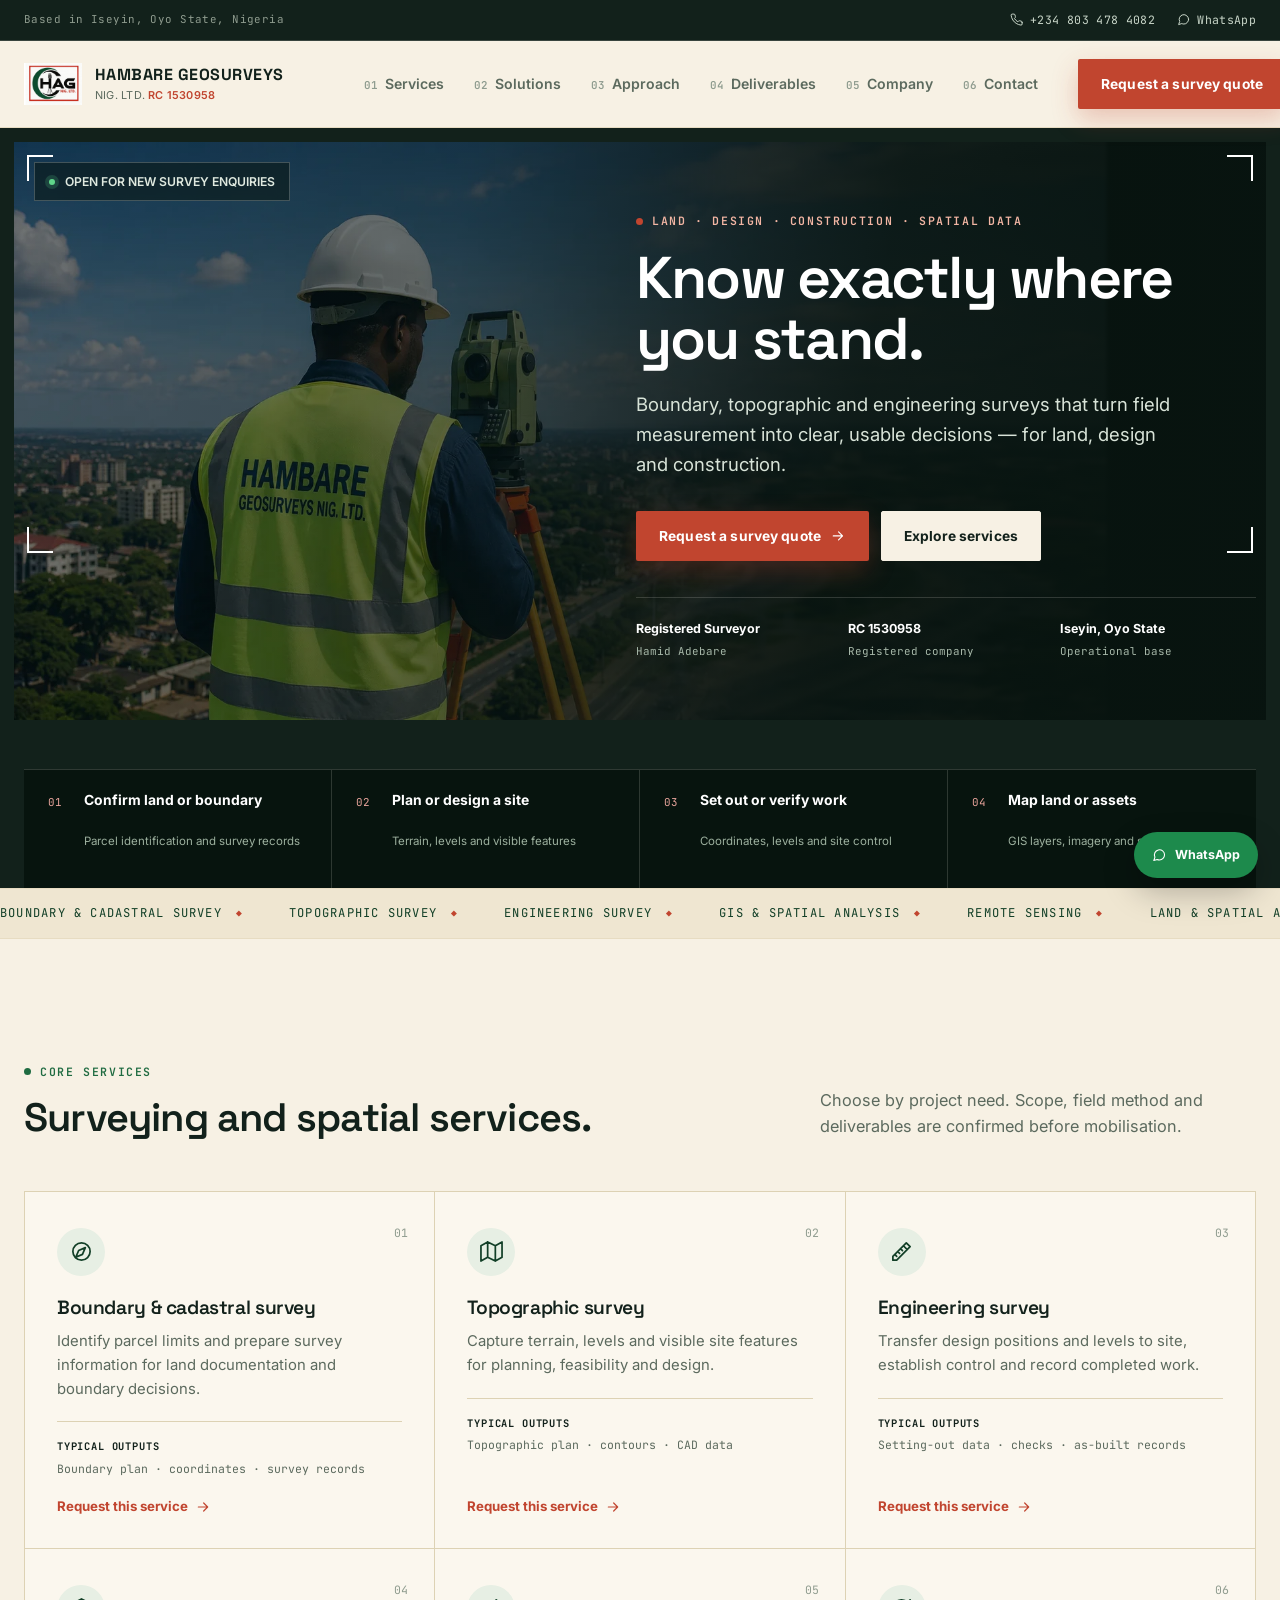
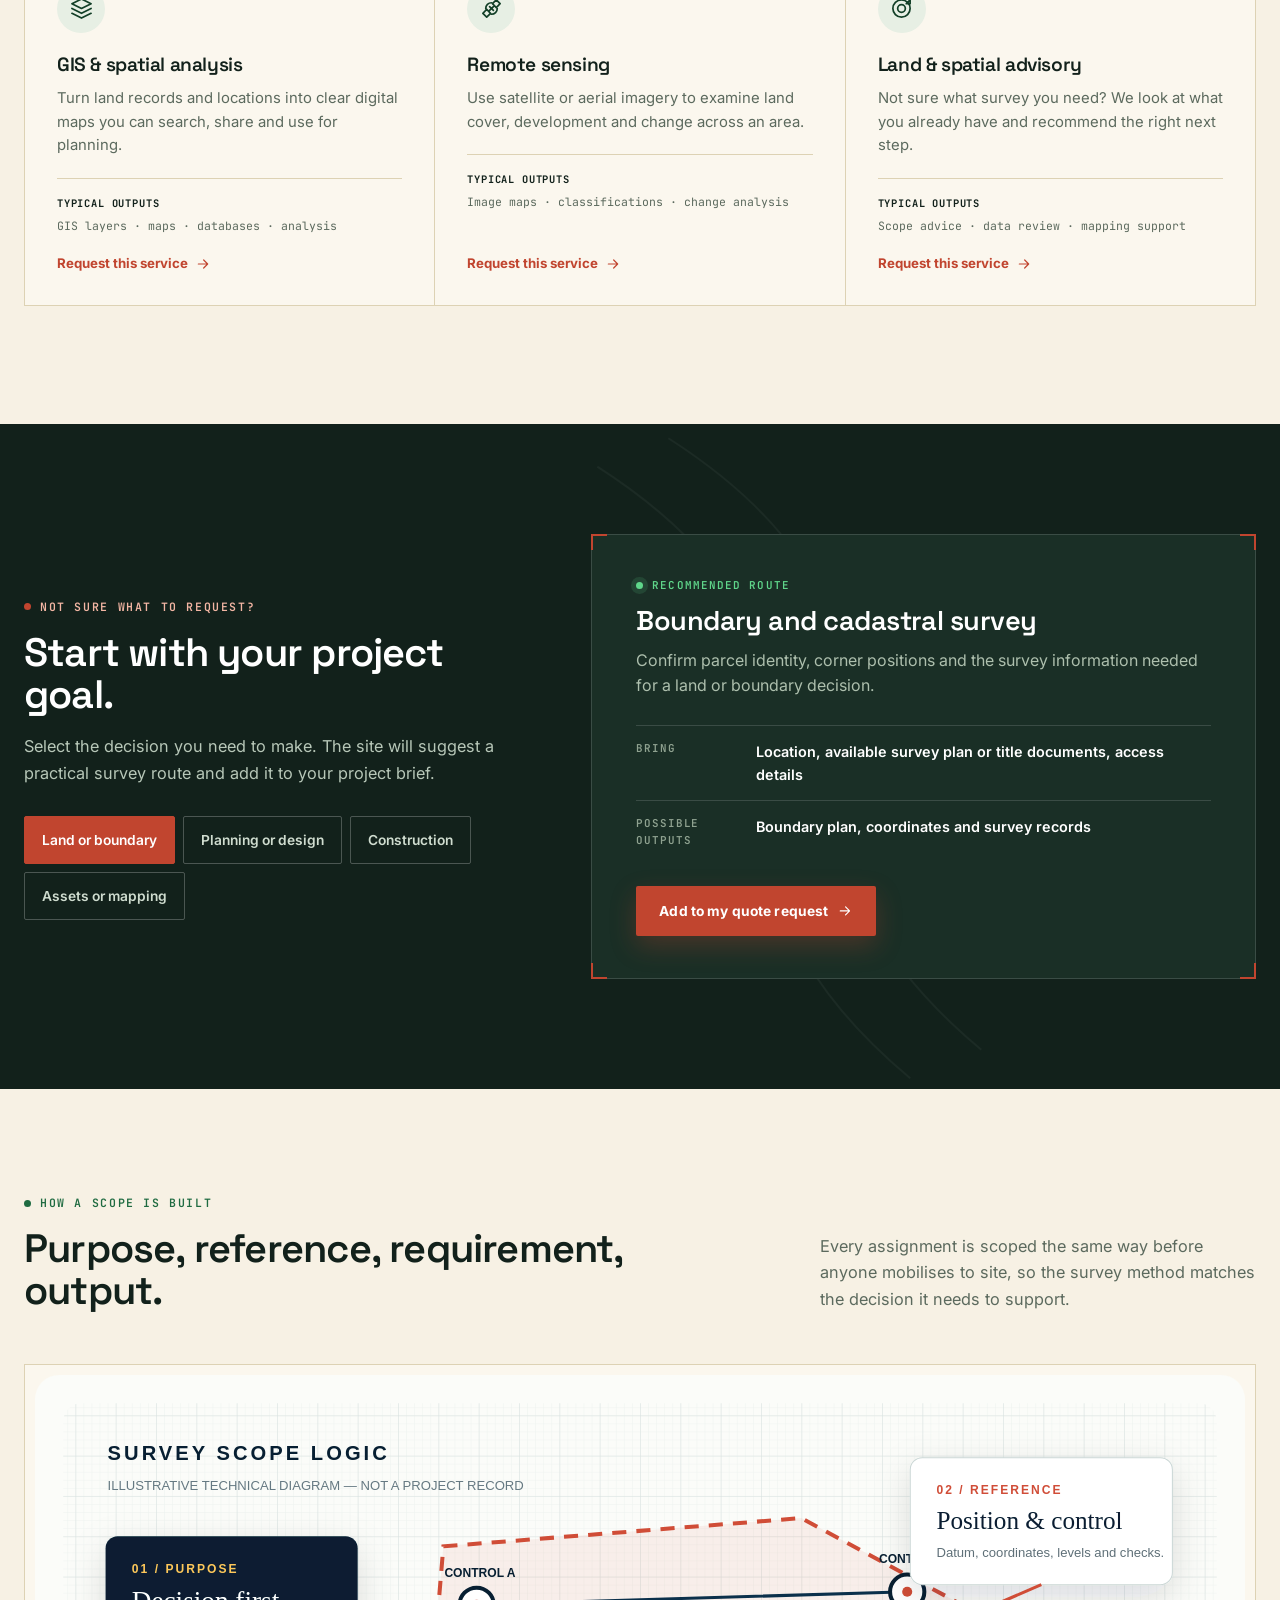
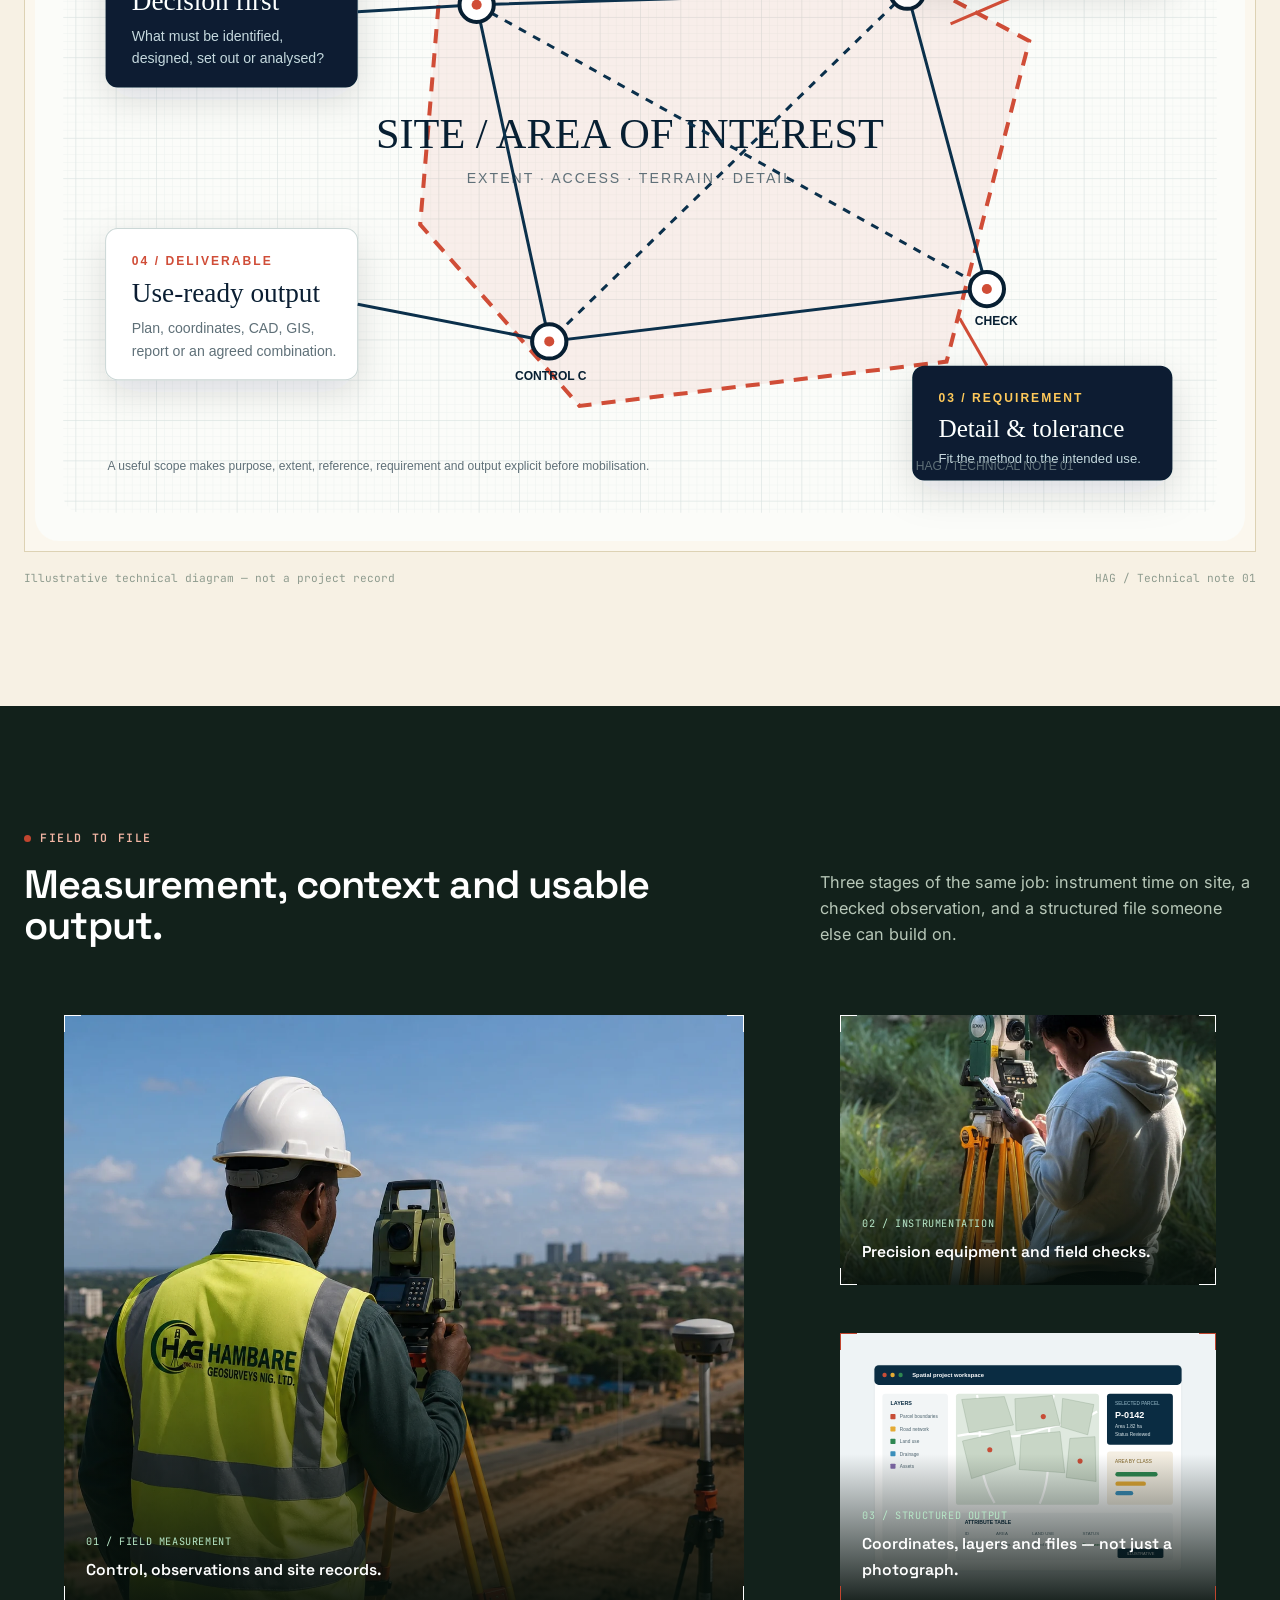
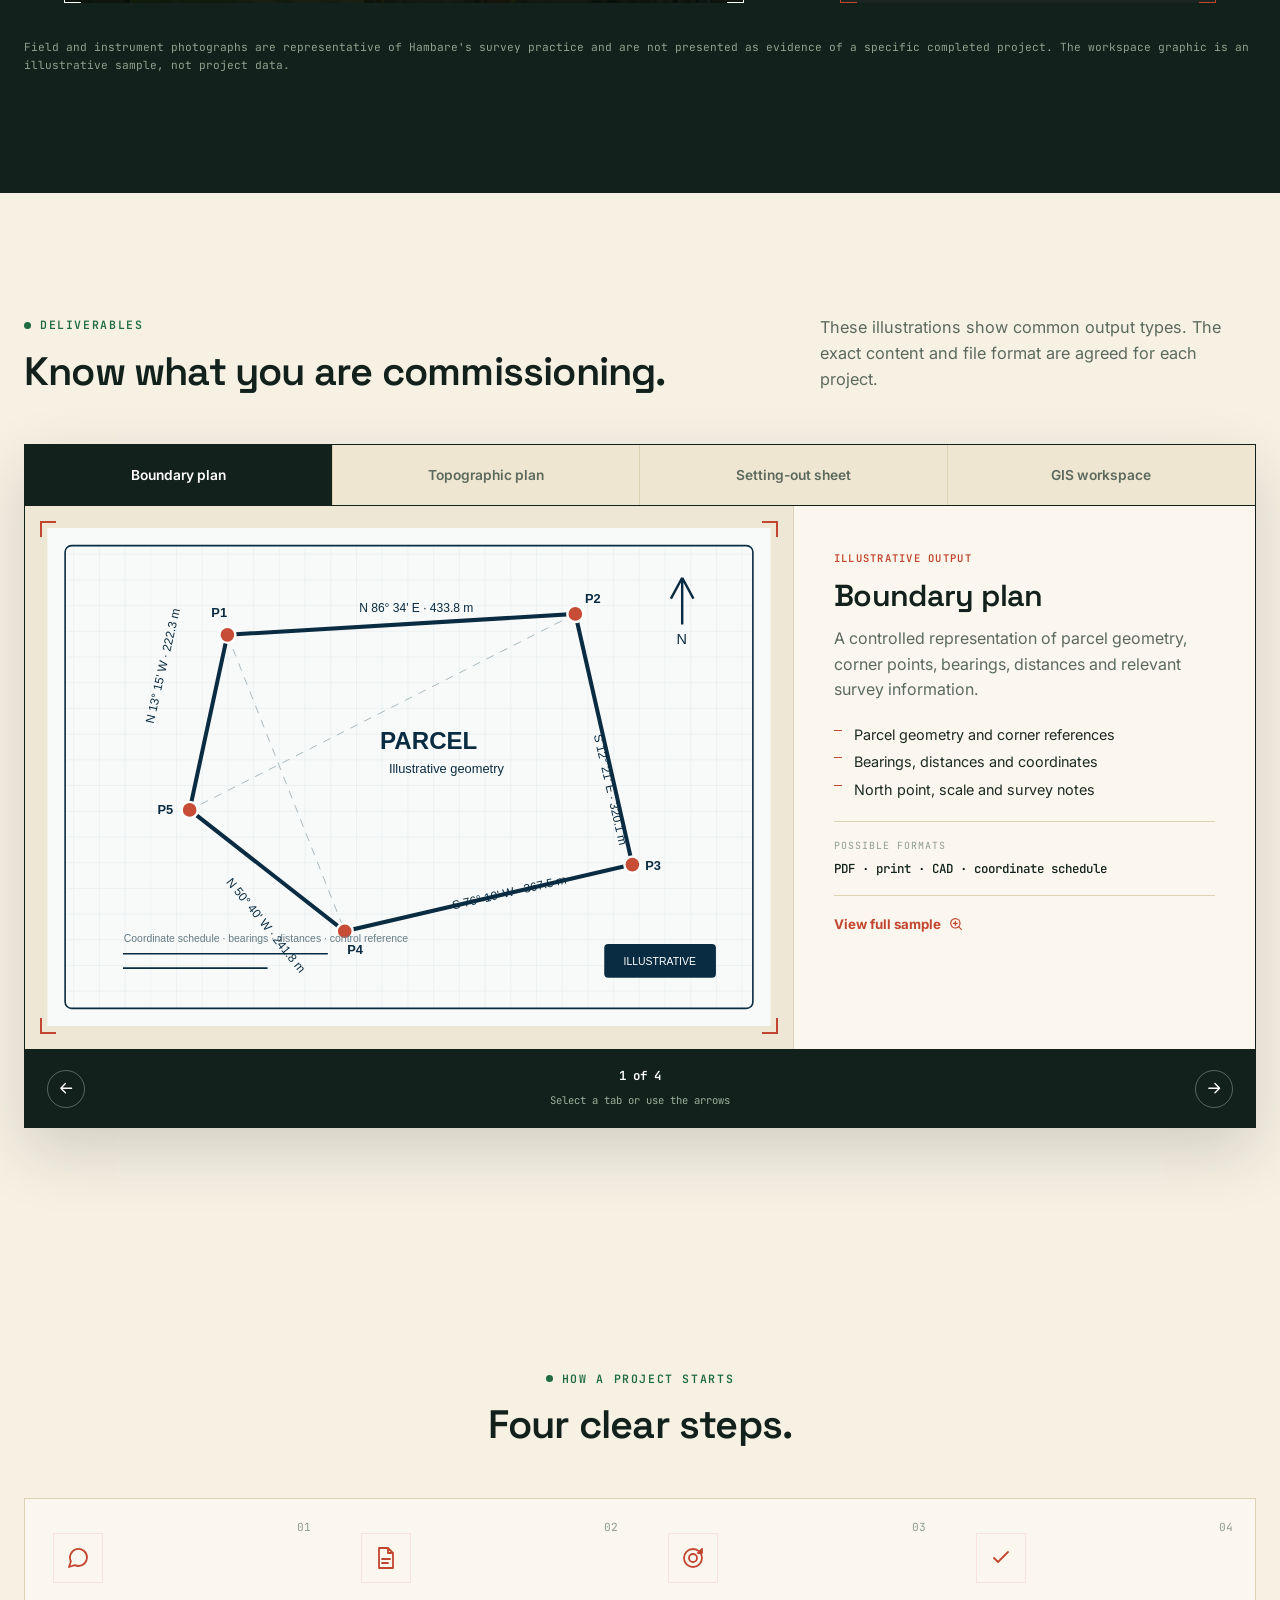
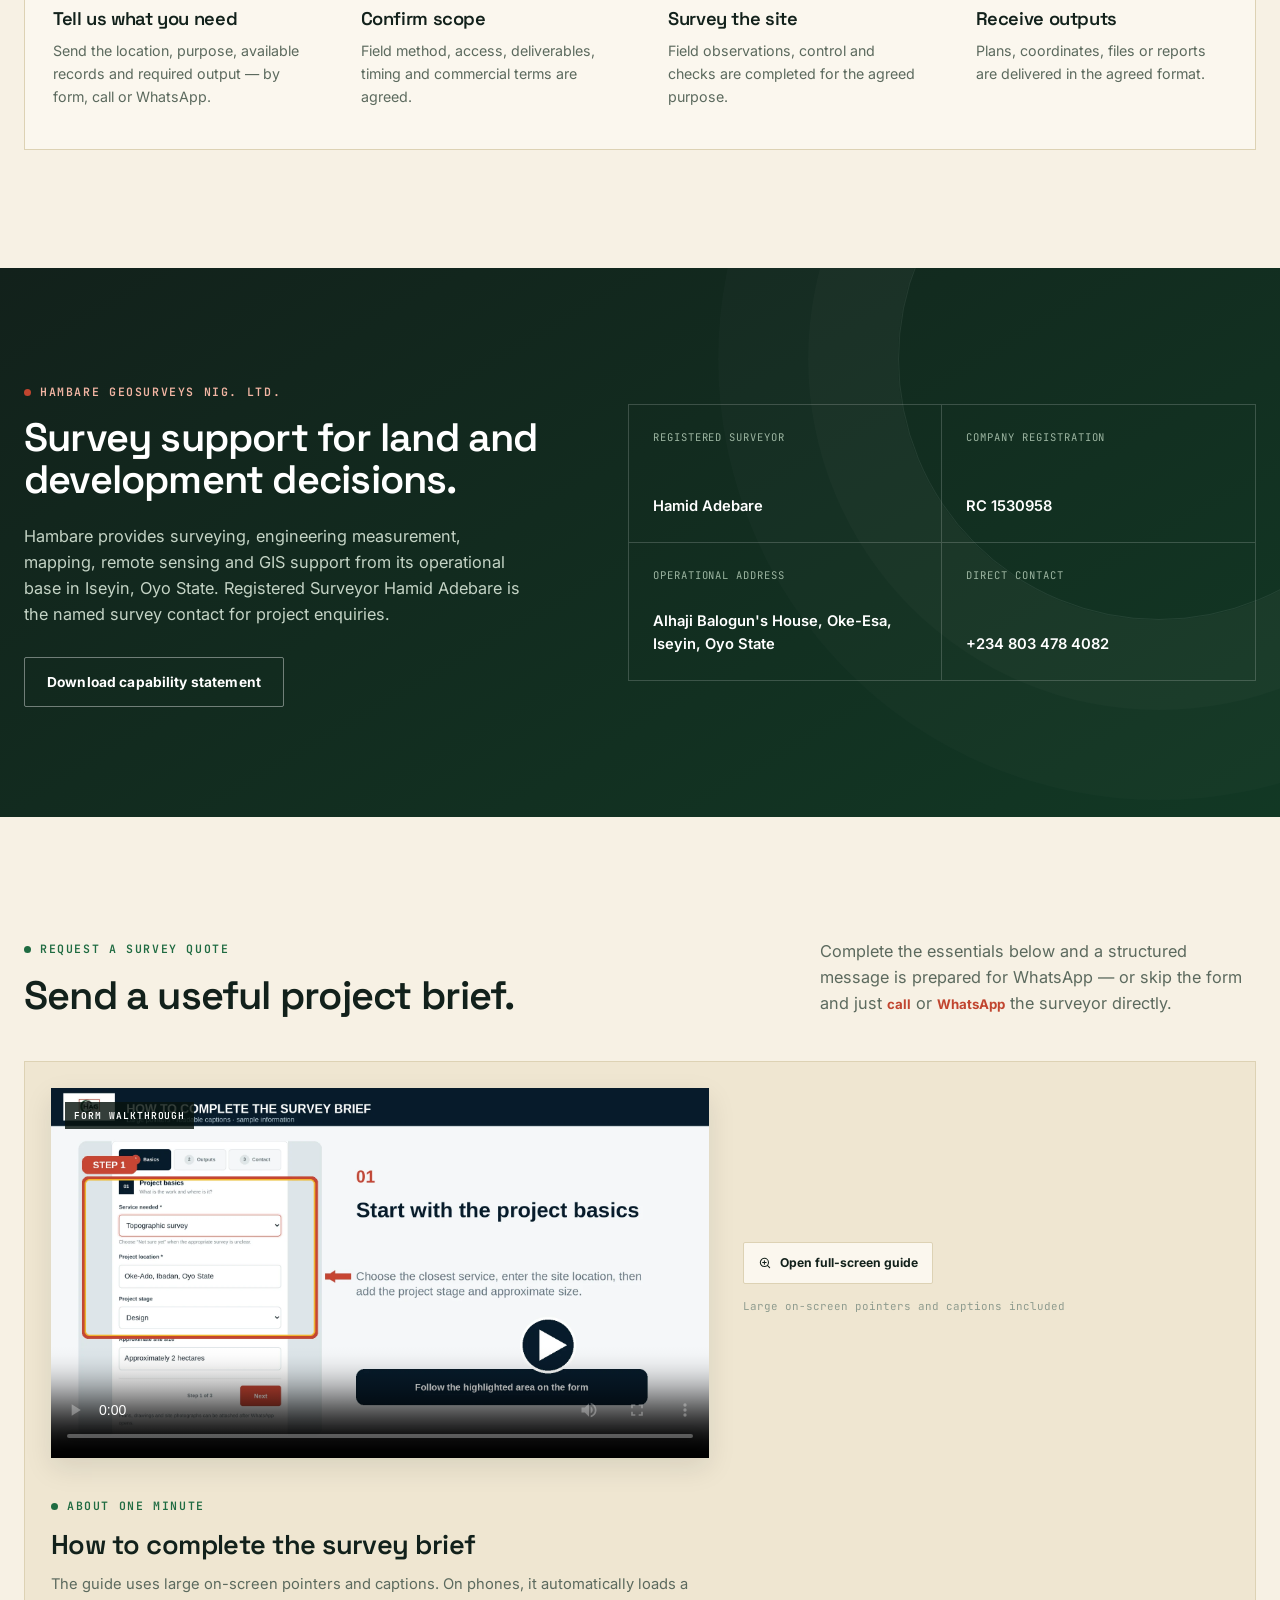
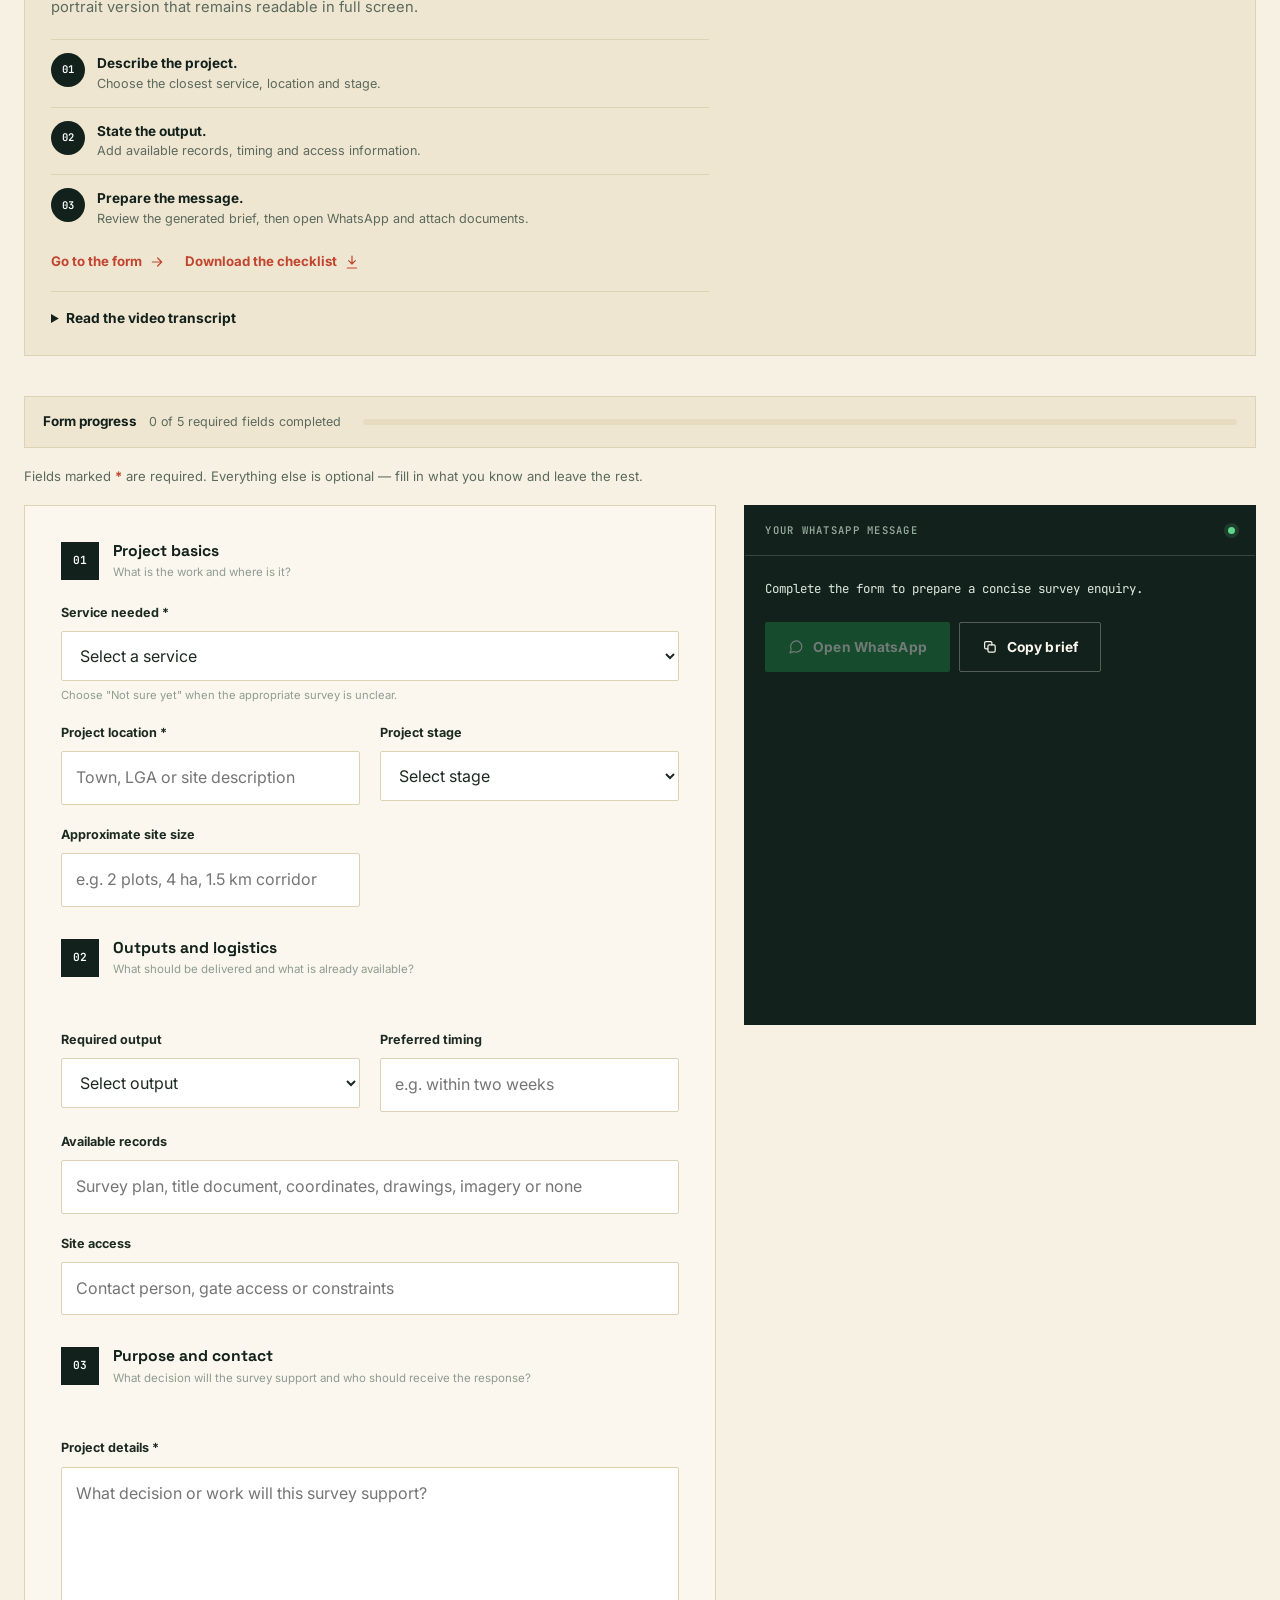
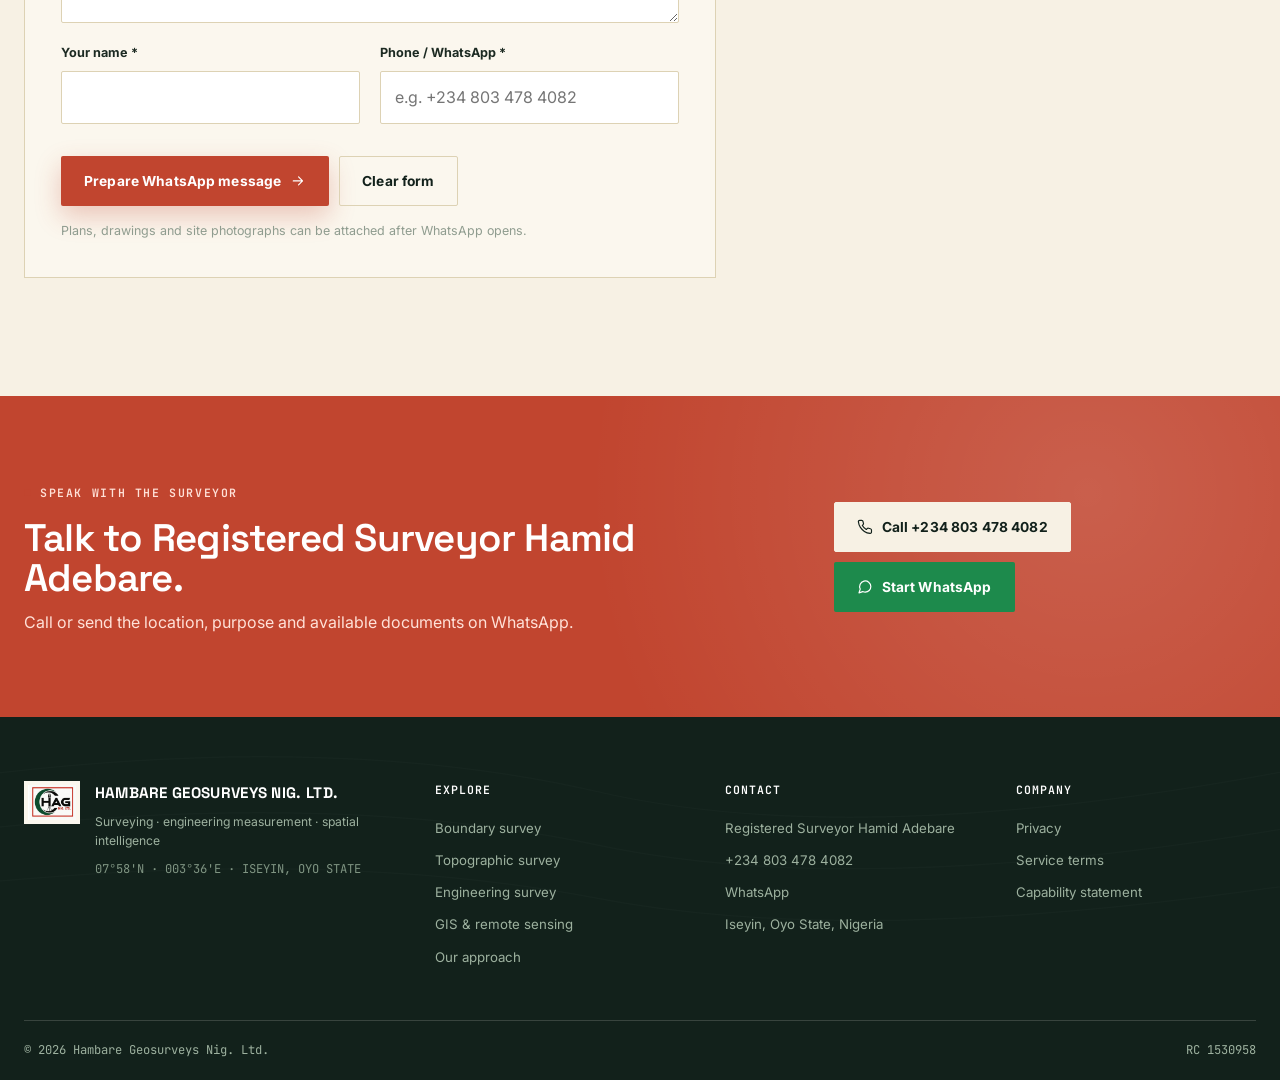
==== commit 1d2ea203: "Add files via upload" ====
--- a/index.html
+++ b/index.html
@@ -47,7 +47,7 @@
 </svg>
 <div class="utility-bar">
 <div class="container utility-inner">
-<span class="coord-stamp">07°58'N · 003°36'E — ISEYIN, OYO STATE, NG</span>
+<span class="coord-stamp">Based in Iseyin, Oyo State, Nigeria</span>
 <div>
 <a href="tel:+2348034784082"><svg class="icon"><use href="#i-phone"></use></svg> +234 803 478 4082</a>
 <a class="wa-link" href="#"><svg class="icon"><use href="#i-message"></use></svg> WhatsApp</a>
@@ -90,7 +90,7 @@
 <div class="hero-reticle" id="heroReticle" aria-hidden="true">
 <svg viewbox="0 0 46 46"><circle cx="23" cy="23" r="15"></circle><circle class="dot" cx="23" cy="23" r="2"></circle><line x1="23" y1="1" x2="23" y2="10"></line><line x1="23" y1="36" x2="23" y2="45"></line><line x1="1" y1="23" x2="10" y2="23"></line><line x1="36" y1="23" x2="45" y2="23"></line></svg>
 </div>
-<div class="hero-coordbar"><span></span> LOCKED · TOTAL STATION ONLINE</div>
+<div class="hero-coordbar"><span></span> OPEN FOR NEW SURVEY ENQUIRIES</div>
 <div class="container hero-inner">
 <div class="hero-copy">
 <span class="eyebrow">Land · design · construction · spatial data</span>
@@ -127,7 +127,7 @@
 <section class="services section" id="services">
 <div class="container">
 <div class="section-head split-head">
-<div><span class="eyebrow pine">01 — Core services</span><h2>Surveying and spatial services.</h2></div>
+<div><span class="eyebrow pine">Core services</span><h2>Surveying and spatial services.</h2></div>
 <p>Choose by project need. Scope, field method and deliverables are confirmed before mobilisation.</p>
 </div>
 <div aria-label="Core services" aria-roledescription="carousel" class="service-grid" data-autoplay="6500" data-carousel="" id="serviceCarousel">
@@ -151,7 +151,7 @@
 </article>
 <article class="service-card">
 <div class="service-icon"><svg class="icon"><use href="#i-layers"></use></svg></div>
-<span class="num">04</span><h3>GIS &amp; spatial analysis</h3><p>Organise locations, attributes and project records into useful maps and spatial datasets.</p>
+<span class="num">04</span><h3>GIS &amp; spatial analysis</h3><p>Turn land records and locations into clear digital maps you can search, share and use for planning.</p>
 <div class="service-output"><b>Typical outputs</b> GIS layers · maps · databases · analysis</div>
 <button class="text-link service-request" data-service="GIS and spatial analysis">Request this service <svg class="icon"><use href="#i-arrow"></use></svg></button>
 </article>
@@ -163,7 +163,7 @@
 </article>
 <article class="service-card">
 <div class="service-icon"><svg class="icon"><use href="#i-target"></use></svg></div>
-<span class="num">06</span><h3>Land &amp; spatial advisory</h3><p>Review available spatial information and define the survey or mapping work required for the next decision.</p>
+<span class="num">06</span><h3>Land &amp; spatial advisory</h3><p>Not sure what survey you need? We look at what you already have and recommend the right next step.</p>
 <div class="service-output"><b>Typical outputs</b> Scope advice · data review · mapping support</div>
 <button class="text-link service-request" data-service="Land and spatial advisory">Request this service <svg class="icon"><use href="#i-arrow"></use></svg></button>
 </article>
@@ -174,7 +174,7 @@
 <section class="solution-finder" id="solutions">
 <div class="container finder-layout">
 <div class="finder-copy">
-<span class="eyebrow on-dark">02 — Not sure what to request?</span>
+<span class="eyebrow on-dark">Not sure what to request?</span>
 <h2>Start with your project goal.</h2>
 <p>Select the decision you need to make. The site will suggest a practical survey route and add it to your project brief.</p>
 <div aria-label="Project goals" class="finder-tabs" role="tablist">
@@ -193,7 +193,7 @@
 <div><dt>Bring</dt><dd id="finderBring">Location, available survey plan or title documents, access details</dd></div>
 <div><dt>Possible outputs</dt><dd id="finderOutputs">Boundary plan, coordinates and survey records</dd></div>
 </dl>
-<button class="button button-primary" id="finderCta">Add to project brief <svg class="icon"><use href="#i-arrow"></use></svg></button>
+<button class="button button-primary" id="finderCta">Add to my quote request <svg class="icon"><use href="#i-arrow"></use></svg></button>
 </div>
 </div>
 </section>
@@ -201,7 +201,7 @@
 <section class="approach section" id="approach">
 <div class="container">
 <div class="section-head split-head">
-<div><span class="eyebrow pine">03 — How a scope is built</span><h2>Purpose, reference, requirement, output.</h2></div>
+<div><span class="eyebrow pine">How a scope is built</span><h2>Purpose, reference, requirement, output.</h2></div>
 <p>Every assignment is scoped the same way before anyone mobilises to site, so the survey method matches the decision it needs to support.</p>
 </div>
 <div class="approach-frame">
@@ -217,22 +217,22 @@
 <section class="field-section section">
 <div class="container">
 <div class="section-head split-head">
-<div><span class="eyebrow">04 — Field to file</span><h2>Measurement, context and usable output.</h2></div>
-<p>The work is only complete when field observations become clear information for the next professional or decision-maker.</p>
+<div><span class="eyebrow">Field to file</span><h2>Measurement, context and usable output.</h2></div>
+<p>Three stages of the same job: instrument time on site, a checked observation, and a structured file someone else can build on.</p>
 </div>
 <div aria-label="Field-to-file examples" aria-roledescription="carousel" class="image-grid" data-autoplay="6000" data-carousel="" id="fieldCarousel">
-<figure class="image-card image-card-large frame frame-light"><i class="fm"></i><i class="fm"></i><i class="fm"></i><i class="fm"></i><img alt="Black Nigerian surveyor viewed from behind in a Hambare Geosurveys reflective vest operating a total station" decoding="async" height="1152" loading="eager" src="assets/img/field-survey-hambare.webp" width="1536"/><figcaption><span class="cap-tag">01 / FIELD MEASUREMENT</span><b>Control, observations and site records.</b></figcaption></figure>
-<figure class="image-card frame frame-light"><i class="fm"></i><i class="fm"></i><i class="fm"></i><i class="fm"></i><img alt="Aerial view showing buildings, roads and land features" decoding="async" height="900" loading="eager" src="assets/img/aerial-development.webp" width="1600"/><figcaption><span class="cap-tag">02 / SPATIAL CONTEXT</span><b>Sites, corridors, assets and surrounding features.</b></figcaption></figure>
-<figure class="image-card frame frame-light"><i class="fm"></i><i class="fm"></i><i class="fm"></i><i class="fm"></i><img alt="Surveyor recording field notes beside a total station instrument" decoding="async" height="900" loading="eager" src="assets/img/field-survey-wide.webp" width="1600"/><figcaption><span class="cap-tag">03 / INSTRUMENTATION</span><b>Precision equipment and field checks.</b></figcaption></figure>
+<figure class="image-card image-card-large frame frame-light"><i class="fm"></i><i class="fm"></i><i class="fm"></i><i class="fm"></i><img alt="Black Nigerian surveyor viewed from behind in a Hambare Geosurveys reflective vest operating a total station" decoding="async" height="1086" loading="eager" src="assets/img/field-survey-hambare.webp" width="1448"/><figcaption><span class="cap-tag">01 / FIELD MEASUREMENT</span><b>Control, observations and site records.</b></figcaption></figure>
+<figure class="image-card frame frame-light"><i class="fm"></i><i class="fm"></i><i class="fm"></i><i class="fm"></i><img alt="Surveyor recording field notes beside a total station instrument" decoding="async" height="900" loading="eager" src="assets/img/field-survey-wide.webp" width="1600"/><figcaption><span class="cap-tag">02 / INSTRUMENTATION</span><b>Precision equipment and field checks.</b></figcaption></figure>
+<figure class="image-card image-card-doc frame"><i class="fm"></i><i class="fm"></i><i class="fm"></i><i class="fm"></i><img alt="Illustrative GIS workspace showing layers, parcel attributes and an analysis panel" decoding="async" height="620" loading="eager" src="assets/visuals/gis-dashboard.svg" width="900"/><figcaption><span class="cap-tag">03 / STRUCTURED OUTPUT</span><b>Coordinates, layers and files — not just a photograph.</b></figcaption></figure>
 </div><div class="carousel-nav carousel-nav-dark" data-carousel-controls="fieldCarousel"><button aria-label="Previous field-to-file examples" class="carousel-arrow carousel-prev" type="button"><svg aria-hidden="true" class="icon"><use href="#i-arrow"></use></svg></button><div class="carousel-status"><div class="carousel-status-top"><span aria-live="polite" class="carousel-counter">1 / 1</span><span class="carousel-hint">Moves automatically · swipe or use arrows</span></div><div aria-hidden="true" class="carousel-dots"></div></div><button aria-label="Next field-to-file examples" class="carousel-arrow carousel-next" type="button"><svg aria-hidden="true" class="icon"><use href="#i-arrow"></use></svg></button></div>
 
-<p class="representative-note">Field and instrument photographs are representative of Hambare's survey practice and are not presented as evidence of a specific completed project. Aerial imagery illustrates a typical spatial context.</p></div>
+<p class="representative-note">Field and instrument photographs are representative of Hambare's survey practice and are not presented as evidence of a specific completed project. The workspace graphic is an illustrative sample, not project data.</p></div>
 </section>
 
 <section class="deliverables section" id="deliverables">
 <div class="container">
 <div class="section-head split-head">
-<div><span class="eyebrow pine">05 — Deliverables</span><h2>Know what you are commissioning.</h2></div>
+<div><span class="eyebrow pine">Deliverables</span><h2>Know what you are commissioning.</h2></div>
 <p>These illustrations show common output types. The exact content and file format are agreed for each project.</p>
 </div>
 <div class="deliverable-shell">
@@ -261,7 +261,7 @@
 <div class="container">
 <div class="section-head centered"><span class="eyebrow pine">How a project starts</span><h2>Four clear steps.</h2></div>
 <div class="process-grid">
-<article><span>01</span><div class="process-icon"><svg class="icon"><use href="#i-message"></use></svg></div><h3>Share the brief</h3><p>Send the location, purpose, available records and required output.</p></article>
+<article><span>01</span><div class="process-icon"><svg class="icon"><use href="#i-message"></use></svg></div><h3>Tell us what you need</h3><p>Send the location, purpose, available records and required output — by form, call or WhatsApp.</p></article>
 <article><span>02</span><div class="process-icon"><svg class="icon"><use href="#i-file"></use></svg></div><h3>Confirm scope</h3><p>Field method, access, deliverables, timing and commercial terms are agreed.</p></article>
 <article><span>03</span><div class="process-icon"><svg class="icon"><use href="#i-target"></use></svg></div><h3>Survey the site</h3><p>Field observations, control and checks are completed for the agreed purpose.</p></article>
 <article><span>04</span><div class="process-icon"><svg class="icon"><use href="#i-check"></use></svg></div><h3>Receive outputs</h3><p>Plans, coordinates, files or reports are delivered in the agreed format.</p></article>
@@ -272,7 +272,7 @@
 <section class="company" id="company">
 <div class="container company-layout">
 <div class="company-copy">
-<span class="eyebrow on-dark">06 — Hambare Geosurveys Nig. Ltd.</span>
+<span class="eyebrow on-dark">Hambare Geosurveys Nig. Ltd.</span>
 <h2>Survey support for land and development decisions.</h2>
 <p>Hambare provides surveying, engineering measurement, mapping, remote sensing and GIS support from its operational base in Iseyin, Oyo State. Registered Surveyor Hamid Adebare is the named survey contact for project enquiries.</p>
 <a class="button button-outline" href="assets/docs/Hambare-Capability-Statement.pdf" target="_blank">Download capability statement</a>
@@ -290,7 +290,7 @@
 <div class="container">
 <div class="section-head split-head">
 <div><span class="eyebrow pine">Request a survey quote</span><h2>Send a useful project brief.</h2></div>
-<p>Complete the essentials below. A structured message will be prepared for WhatsApp.</p>
+<p>Complete the essentials below and a structured message is prepared for WhatsApp — or skip the form and just <a class="text-link" href="tel:+2348034784082">call</a> or <a class="text-link wa-link" href="#">WhatsApp</a> the surveyor directly.</p>
 </div>
 <div aria-labelledby="brief-guide-title" class="brief-guide">
 <div class="guide-video-wrap">
@@ -314,17 +314,18 @@
 </div>
 <details class="video-transcript">
 <summary>Read the video transcript</summary>
-<p>Choose the survey service that most closely matches the decision you need to make. Select "Not sure yet" when the correct service is unclear. Enter the project location, stage and approximate size. Add the output you expect, any records already available, your preferred timing and site-access information. Explain what the survey will support, then provide your name and WhatsApp number. Select "Prepare WhatsApp brief," review the message, open WhatsApp, and attach any plans, title documents, drawings or site photographs before sending.</p>
+<p>Choose the survey service that most closely matches the decision you need to make. Select "Not sure yet" when the correct service is unclear. Enter the project location, stage and approximate size. Add the output you expect, any records already available, your preferred timing and site-access information. Explain what the survey will support, then provide your name and WhatsApp number. Select "Prepare WhatsApp message," review it, open WhatsApp, and attach any plans, title documents, drawings or site photographs before sending.</p>
 </details>
 </div>
 </div>
 <div aria-live="polite" class="form-progress">
-<div><b>Brief completion</b><span id="formProgressText">0 of 5 required fields completed</span></div>
+<div><b>Form progress</b><span id="formProgressText">0 of 5 required fields completed</span></div>
 <div aria-hidden="true" class="progress-track"><span id="formProgressBar"></span></div>
 </div>
+<p class="form-required-note">Fields marked <b>*</b> are required. Everything else is optional — fill in what you know and leave the rest.</p>
 <div class="brief-layout">
 <form id="scopeForm" novalidate="">
-<div aria-label="Project brief steps" class="mobile-form-nav" role="tablist">
+<div aria-label="Quote form steps" class="mobile-form-nav" role="tablist">
 <button aria-selected="true" data-form-step="0" role="tab" type="button"><span>1</span>Basics</button>
 <button aria-selected="false" data-form-step="1" role="tab" type="button"><span>2</span>Outputs</button>
 <button aria-selected="false" data-form-step="2" role="tab" type="button"><span>3</span>Contact</button>
@@ -360,11 +361,11 @@
 <span id="mobileStepLabel">Step 1 of 3</span>
 <button class="button button-primary" id="formStepNext" type="button">Next</button>
 </div>
-<div class="form-actions"><button class="button button-primary" type="submit">Prepare WhatsApp brief <svg class="icon"><use href="#i-arrow"></use></svg></button><button class="button button-secondary" type="reset">Clear form</button></div>
+<div class="form-actions"><button class="button button-primary" type="submit">Prepare WhatsApp message <svg class="icon"><use href="#i-arrow"></use></svg></button><button class="button button-secondary" type="reset">Clear form</button></div>
 <p class="form-note">Plans, drawings and site photographs can be attached after WhatsApp opens.</p>
 </form>
 <aside aria-live="polite" class="brief-preview">
-<div class="preview-head"><span>PROJECT BRIEF — FIELD LOG</span><i></i></div>
+<div class="preview-head"><span>YOUR WHATSAPP MESSAGE</span><i></i></div>
 <pre id="briefPreview" tabindex="0">Complete the form to prepare a concise survey enquiry.</pre>
 <div class="preview-actions"><a aria-disabled="true" class="button button-whatsapp disabled" href="#" id="briefWhatsApp"><svg class="icon"><use href="#i-message"></use></svg> Open WhatsApp</a><button class="button button-outline-dark" id="copyBrief" type="button"><svg class="icon"><use href="#i-copy"></use></svg> Copy brief</button></div>
 </aside>
--- a/assets/styles.css
+++ b/assets/styles.css
@@ -1,358 +1,546 @@
-:root{--navy:#071b2b;--navy-2:#0c2c43;--navy-3:#123d59;--red:#c64534;--red-dark:#9f3023;--green:#1c6b3a;--ink:#14222d;--muted:#61707b;--line:#dce3e8;--soft:#f3f6f8;--white:#fff;--shadow:0 18px 55px rgba(7,27,43,.12);--container:1240px;--radius:10px;--ease:cubic-bezier(.2,.8,.2,1)}
-*{box-sizing:border-box}html{scroll-behavior:smooth;scroll-padding-top:100px}body{margin:0;font-family:Arial,Helvetica,sans-serif;color:var(--ink);background:#fff;line-height:1.55;-webkit-font-smoothing:antialiased}body.menu-open{overflow:hidden}a{color:inherit;text-decoration:none}button,input,select,textarea{font:inherit}button{cursor:pointer}.container{width:min(var(--container),calc(100% - 40px));margin-inline:auto}.icon{width:1.15em;height:1.15em;fill:none;stroke:currentColor;stroke-width:1.8;stroke-linecap:round;stroke-linejoin:round;flex:0 0 auto}.svg-sprite{position:absolute;width:0;height:0;overflow:hidden}.sr-only{position:absolute!important;width:1px!important;height:1px!important;padding:0!important;margin:-1px!important;overflow:hidden!important;clip:rect(0,0,0,0)!important;white-space:nowrap!important;border:0!important}.skip-link{position:fixed;left:16px;top:-60px;z-index:999;background:var(--red);color:#fff;padding:10px 14px;border-radius:4px}.skip-link:focus{top:12px}.utility-bar{background:var(--navy);color:#dbe7ed;font-size:.75rem;letter-spacing:.02em}.utility-inner{height:38px;display:flex;align-items:center;justify-content:space-between;gap:20px}.utility-inner>div{display:flex;gap:22px}.utility-inner a{display:flex;align-items:center;gap:7px}.site-header{position:sticky;top:0;z-index:100;background:rgba(255,255,255,.96);border-bottom:1px solid rgba(7,27,43,.1);backdrop-filter:blur(14px)}.nav-wrap{height:82px;display:flex;align-items:center;gap:32px}.brand{display:flex;align-items:center;gap:13px;min-width:310px}.brand img{width:66px;height:49px;object-fit:contain}.brand span{display:flex;flex-direction:column;line-height:1.05}.brand strong{font-size:1.05rem;letter-spacing:.08em;color:var(--navy)}.brand small{font-size:.67rem;letter-spacing:.06em;color:#50606c;margin-top:5px}.brand small b{color:var(--red);font-weight:700}.primary-nav{display:flex;align-items:center;justify-content:center;gap:29px;margin-left:auto}.primary-nav a{font-size:.85rem;font-weight:700;color:#31424e;position:relative;padding:31px 0}.primary-nav a:after{content:"";position:absolute;left:0;right:100%;bottom:20px;height:2px;background:var(--red);transition:right .25s}.primary-nav a:hover:after,.primary-nav a.active:after{right:0}.header-cta{white-space:nowrap}.menu-toggle{display:none;border:0;background:none;color:var(--navy);padding:8px}.button{min-height:46px;display:inline-flex;align-items:center;justify-content:center;gap:9px;border-radius:5px;padding:0 20px;border:1px solid transparent;font-size:.85rem;font-weight:800;letter-spacing:.01em;transition:transform .2s var(--ease),background .2s,color .2s,border-color .2s}.button:hover{transform:translateY(-1px)}.button-primary{background:var(--red);color:#fff}.button-primary:hover{background:var(--red-dark)}.button-light{background:#fff;color:var(--navy);border-color:#fff}.button-secondary{background:#edf1f3;color:var(--navy);border-color:#dbe2e6}.button-outline{background:transparent;color:#fff;border-color:rgba(255,255,255,.5)}.button-outline:hover{border-color:#fff}.button-outline-dark{background:transparent;color:#dce7ed;border-color:#526879}.button-whatsapp{background:#198754;color:#fff}.button.disabled{opacity:.45;pointer-events:none}.eyebrow{display:block;font-size:.7rem;font-weight:800;letter-spacing:.14em;text-transform:uppercase;color:#e3b0a8;margin-bottom:16px}.eyebrow.dark{color:var(--red)}h1,h2,h3,p{margin-top:0}h1,h2,h3{line-height:1.08;color:var(--navy)}h1{font-size:clamp(2.8rem,5vw,5.25rem);letter-spacing:-.045em;margin-bottom:22px}h2{font-size:clamp(2rem,3.4vw,3.35rem);letter-spacing:-.035em;margin-bottom:0}h3{font-size:1.22rem}.section{padding:94px 0}.section-head{margin-bottom:42px}.split-head{display:grid;grid-template-columns:1.15fr .75fr;gap:80px;align-items:end}.split-head p{color:var(--muted);font-size:1rem;margin-bottom:4px}.centered{text-align:center}.hero{position:relative;min-height:730px;background:var(--navy);color:#fff;display:flex;align-items:center;overflow:hidden}.hero-media{position:absolute;inset:0}.hero-media img{width:100%;height:100%;object-fit:cover}.hero-overlay{position:absolute;inset:0;background:linear-gradient(90deg,rgba(4,19,31,.12) 0%,rgba(5,20,33,.26) 38%,rgba(4,18,30,.78) 62%,rgba(4,18,30,.96) 100%)}.hero:after{content:"";position:absolute;inset:0;pointer-events:none;background-image:linear-gradient(rgba(255,255,255,.035) 1px,transparent 1px),linear-gradient(90deg,rgba(255,255,255,.035) 1px,transparent 1px);background-size:64px 64px;mask-image:linear-gradient(90deg,transparent 25%,#000 80%)}.hero-inner{position:relative;z-index:2;display:flex;justify-content:flex-end;padding-bottom:112px}.hero-copy{width:min(610px,52%);padding:62px 0}.hero-copy h1{color:#fff}.hero-copy>p{font-size:1.15rem;color:#d7e2e7;max-width:570px;margin-bottom:30px}.hero-actions{display:flex;gap:12px;flex-wrap:wrap;margin-bottom:34px}.hero-proof{display:grid;grid-template-columns:repeat(3,1fr);gap:16px;border-top:1px solid rgba(255,255,255,.18);padding-top:22px}.hero-proof span{font-size:.73rem;color:#b7c8d1;line-height:1.45}.hero-proof b{display:block;color:#fff;font-size:.76rem;margin-bottom:3px}.hero-shortcuts{position:absolute;left:0;right:0;bottom:0;z-index:3}.shortcut-grid{display:grid;grid-template-columns:repeat(4,1fr);background:rgba(7,27,43,.96);border-top:1px solid rgba(255,255,255,.15)}.shortcut-grid button{min-height:112px;color:#fff;background:transparent;border:0;border-right:1px solid rgba(255,255,255,.13);padding:22px 24px;text-align:left;display:grid;grid-template-columns:34px 1fr;column-gap:8px}.shortcut-grid button:last-child{border-right:0}.shortcut-grid button:hover{background:var(--red)}.shortcut-grid span{grid-row:1/3;font-size:.67rem;color:#e9a59c;margin-top:2px}.shortcut-grid b{font-size:.86rem;line-height:1.2}.shortcut-grid small{font-size:.71rem;color:#aebfc8;margin-top:6px;line-height:1.4}.shortcut-grid button:hover span,.shortcut-grid button:hover small{color:#fff}.service-grid{display:grid;grid-template-columns:repeat(3,1fr);gap:18px}.service-card{position:relative;border:1px solid var(--line);padding:29px 28px 25px;background:#fff;min-height:330px;display:flex;flex-direction:column;overflow:hidden;transition:transform .25s var(--ease),box-shadow .25s,border-color .25s}.service-card:before{content:"";position:absolute;left:0;top:0;width:4px;height:0;background:var(--red);transition:height .25s}.service-card:hover{transform:translateY(-5px);box-shadow:var(--shadow);border-color:#c7d2d9}.service-card:hover:before{height:100%}.service-icon{width:46px;height:46px;display:grid;place-items:center;background:#f6e9e6;color:var(--red);border-radius:50%;margin-bottom:18px}.service-icon .icon{width:23px;height:23px}.service-card>span{position:absolute;right:22px;top:22px;color:#bac4ca;font-size:.72rem;font-weight:800}.service-card h3{font-size:1.18rem;margin-bottom:11px}.service-card p{color:var(--muted);font-size:.92rem;margin-bottom:17px}.service-output{padding-top:15px;border-top:1px solid var(--line);font-size:.78rem;color:#66747d;line-height:1.55}.service-output b{display:block;color:var(--navy);text-transform:uppercase;letter-spacing:.08em;font-size:.68rem;margin-bottom:4px}.text-link{display:inline-flex;align-items:center;gap:7px;border:0;background:none;color:var(--red);font-weight:800;font-size:.8rem;padding:17px 0 0;margin-top:auto}.text-link:hover{gap:11px}.solution-finder{padding:92px 0;background:var(--navy);color:#fff;position:relative;overflow:hidden}.solution-finder:before{content:"";position:absolute;inset:0;background:radial-gradient(circle at 90% 20%,rgba(36,113,75,.25),transparent 40%),linear-gradient(135deg,transparent 0 48%,rgba(255,255,255,.03) 48% 49%,transparent 49% 100%)}.finder-layout{position:relative;display:grid;grid-template-columns:.9fr 1.1fr;gap:76px;align-items:center}.finder-copy h2{color:#fff;margin-bottom:18px}.finder-copy>p{color:#b9c9d1;max-width:520px}.finder-tabs{display:flex;flex-wrap:wrap;gap:8px;margin-top:28px}.finder-tabs button{border:1px solid #4c6272;background:transparent;color:#cad7dd;border-radius:30px;padding:10px 15px;font-size:.8rem;font-weight:700}.finder-tabs button[aria-selected="true"]{background:#fff;color:var(--navy);border-color:#fff}.finder-result{background:#fff;color:var(--ink);padding:38px 40px;box-shadow:0 24px 70px rgba(0,0,0,.25)}.finder-result h3{font-size:1.75rem;margin:11px 0 12px}.finder-result>p{color:var(--muted)}.finder-status{font-size:.67rem;font-weight:800;letter-spacing:.11em;text-transform:uppercase;color:var(--green);display:flex;align-items:center;gap:8px}.finder-status i{width:7px;height:7px;border-radius:50%;background:var(--green);box-shadow:0 0 0 5px rgba(28,107,58,.1)}.finder-result dl{margin:24px 0}.finder-result dl div{display:grid;grid-template-columns:120px 1fr;padding:12px 0;border-top:1px solid var(--line)}.finder-result dt{font-size:.72rem;font-weight:800;text-transform:uppercase;letter-spacing:.08em;color:#73818a}.finder-result dd{margin:0;font-size:.88rem;font-weight:700;color:var(--navy)}.field-section{background:var(--soft)}.image-grid{display:grid;grid-template-columns:1.25fr .75fr;grid-template-rows:1fr 1fr;gap:16px;height:600px}.image-card{position:relative;overflow:hidden;background:var(--navy)}.image-card-large{grid-row:1/3}.image-card img{width:100%;height:100%;object-fit:cover;display:block;background:#dbe3e8;transition:transform .45s var(--ease)}.image-card:hover img{transform:scale(1.03)}.image-card:after{content:"";position:absolute;inset:40% 0 0;background:linear-gradient(transparent,rgba(4,18,30,.9))}.image-card figcaption{position:absolute;left:24px;right:24px;bottom:21px;z-index:2;color:#fff;display:flex;justify-content:space-between;gap:20px;align-items:end}.image-card figcaption b{font-size:.92rem}.image-card figcaption span{font-size:.72rem;color:#c7d3d9}.deliverable-shell{border:1px solid var(--line);box-shadow:var(--shadow);background:#fff}.deliverable-tabs{display:grid;grid-template-columns:repeat(4,1fr);border-bottom:1px solid var(--line)}.deliverable-tabs button{border:0;border-right:1px solid var(--line);background:#f7f9fa;padding:18px 12px;font-size:.8rem;font-weight:800;color:#677680}.deliverable-tabs button:last-child{border-right:0}.deliverable-tabs button[aria-selected="true"]{background:var(--navy);color:#fff}.deliverable-view{display:grid;grid-template-columns:1.2fr .8fr;min-height:500px}.deliverable-image{border:0;background:#e9eef1;padding:0;overflow:hidden}.deliverable-image img{width:100%;height:100%;object-fit:contain;display:block}.deliverable-info{padding:48px 42px;display:flex;flex-direction:column}.mini-label{font-size:.65rem;text-transform:uppercase;letter-spacing:.12em;color:var(--red);font-weight:800}.deliverable-info h3{font-size:2rem;margin:12px 0 14px}.deliverable-info p{color:var(--muted)}.deliverable-info ul{padding-left:18px;color:#45555f;font-size:.9rem;line-height:1.7}.format-row{border-top:1px solid var(--line);border-bottom:1px solid var(--line);padding:15px 0;margin-top:16px;display:flex;flex-direction:column;gap:4px}.format-row span{font-size:.64rem;text-transform:uppercase;letter-spacing:.1em;color:#7c8991}.format-row b{font-size:.78rem;color:var(--navy)}.process{background:var(--soft)}.process-grid{display:grid;grid-template-columns:repeat(4,1fr);border:1px solid var(--line);background:#fff}.process-grid article{padding:31px 27px;min-height:260px;border-right:1px solid var(--line);position:relative}.process-grid article:last-child{border-right:0}.process-grid article>span{position:absolute;right:20px;top:18px;color:#b6c1c7;font-size:.7rem;font-weight:800}.process-icon{width:48px;height:48px;color:var(--red);display:grid;place-items:center;border:1px solid #e8c9c4;margin-bottom:24px}.process-icon .icon{width:24px;height:24px}.process-grid h3{margin-bottom:11px}.process-grid p{font-size:.88rem;color:var(--muted)}.company{padding:90px 0;background:linear-gradient(135deg,var(--navy),#0d354f);color:#fff;position:relative;overflow:hidden}.company:after{content:"";position:absolute;right:-120px;top:-160px;width:500px;height:500px;border:1px solid rgba(255,255,255,.08);border-radius:50%;box-shadow:0 0 0 80px rgba(255,255,255,.025),0 0 0 160px rgba(255,255,255,.018)}.company-layout{position:relative;z-index:1;display:grid;grid-template-columns:.9fr 1.1fr;gap:90px;align-items:center}.company h2{color:#fff;margin-bottom:22px}.company-copy p{color:#b8c9d1;max-width:550px;margin-bottom:28px}.company-facts{display:grid;grid-template-columns:1fr 1fr;border-top:1px solid rgba(255,255,255,.2);border-left:1px solid rgba(255,255,255,.2)}.company-facts div{min-height:135px;padding:23px;border-right:1px solid rgba(255,255,255,.2);border-bottom:1px solid rgba(255,255,255,.2);display:flex;flex-direction:column;justify-content:space-between}.company-facts span{font-size:.7rem;text-transform:uppercase;letter-spacing:.1em;color:#91a8b4}.company-facts b{font-size:.9rem;color:#fff;line-height:1.55}.brief-layout{display:grid;grid-template-columns:1.15fr .85fr;gap:28px;align-items:start}.brief form{border:1px solid var(--line);padding:34px;background:#fff}.form-grid{display:grid;grid-template-columns:1fr 1fr;gap:19px}.form-grid label{display:flex;flex-direction:column;gap:8px}.form-grid label.full{grid-column:1/-1}.form-grid label>span{font-size:.78rem;font-weight:800;color:#34444f}.form-grid input,.form-grid select,.form-grid textarea{width:100%;border:1px solid #cad4da;background:#fff;border-radius:4px;padding:12px 13px;color:var(--ink);outline:none}.form-grid input:focus,.form-grid select:focus,.form-grid textarea:focus{border-color:var(--red);box-shadow:0 0 0 3px rgba(198,69,52,.1)}.form-grid [aria-invalid="true"]{border-color:#c62828}.form-actions{display:flex;gap:10px;flex-wrap:wrap;margin-top:24px}.form-note{font-size:.78rem;color:#71808a;margin:14px 0 0}.brief-preview{position:sticky;top:112px;background:var(--navy);color:#d7e2e7;padding:29px;min-height:500px}.preview-head{display:flex;align-items:center;gap:15px;font-size:.68rem;font-weight:800;letter-spacing:.12em;color:#93a9b5}.preview-head i{height:1px;background:#385063;flex:1}.brief-preview pre{white-space:pre-wrap;font-family:Arial,Helvetica,sans-serif;font-size:.78rem;line-height:1.7;margin:25px 0;color:#dce7ec}.preview-actions{display:flex;gap:9px;flex-wrap:wrap;margin-top:auto}.contact-strip{padding:72px 0;background:var(--red);color:#fff}.contact-strip-inner{display:flex;align-items:center;justify-content:space-between;gap:40px}.contact-strip h2{color:#fff;font-size:2.3rem;margin-bottom:10px}.contact-strip p{margin-bottom:0;color:#f4d8d3}.contact-actions{display:flex;gap:10px;flex-wrap:wrap}footer{background:#04131f;color:#9eb1bb;padding-top:58px}.footer-grid{display:grid;grid-template-columns:1.5fr repeat(3,1fr);gap:50px;padding-bottom:50px}.footer-grid>div{display:flex;flex-direction:column;gap:10px;font-size:.8rem}.footer-grid b{color:#fff;margin-bottom:6px}.footer-grid a:hover{color:#fff}.footer-brand{flex-direction:row!important;align-items:flex-start;gap:15px!important}.footer-brand img{width:66px;height:49px;object-fit:contain;background:#fff}.footer-brand div{display:flex;flex-direction:column;gap:5px}.footer-brand span{font-size:.7rem}.footer-bottom{border-top:1px solid #243846;padding:19px 0;display:flex;justify-content:space-between;font-size:.74rem}.floating-wa{position:fixed;right:20px;bottom:20px;z-index:80;background:#198754;color:#fff;padding:12px 16px;border-radius:30px;display:flex;align-items:center;gap:8px;font-size:.76rem;font-weight:800;box-shadow:0 12px 30px rgba(0,0,0,.22)}.toast{position:fixed;left:50%;bottom:28px;transform:translate(-50%,20px);background:#091b28;color:#fff;padding:11px 16px;border-radius:4px;opacity:0;pointer-events:none;z-index:300;transition:.25s}.toast.show{opacity:1;transform:translate(-50%,0)}.deliverable-modal{width:min(1000px,calc(100% - 30px));border:0;padding:0;box-shadow:0 25px 80px rgba(0,0,0,.35)}.deliverable-modal::backdrop{background:rgba(3,14,24,.8)}.deliverable-modal img{width:100%;display:block;background:#e9eef1}.deliverable-modal p{padding:0 24px 22px;color:var(--muted);font-size:.8rem}.modal-head{display:flex;justify-content:space-between;align-items:center;padding:18px 22px;background:var(--navy);color:#fff}.modal-head h2{font-size:1.2rem;color:#fff}.modal-head button{border:0;background:none;color:#fff;font-size:1.8rem}.legal-page{min-height:70vh;padding:80px 0}.legal-page h1{font-size:3rem}.legal-page .legal-copy{max-width:780px}.legal-page h2{font-size:1.45rem;margin:32px 0 12px}.legal-page p,.legal-page li{color:var(--muted)}
-@media(max-width:1080px){.primary-nav{gap:18px}.header-cta{display:none}.brand{min-width:270px}.hero-copy{width:58%}.service-grid{grid-template-columns:1fr 1fr}.brief-layout{grid-template-columns:1fr}.brief-preview{position:static}.footer-grid{grid-template-columns:1.5fr 1fr 1fr}.footer-grid>div:last-child{display:none}}
-@media(max-width:840px){.utility-inner>span{display:none}.utility-inner{justify-content:center}.menu-toggle{display:block;margin-left:auto}.primary-nav{position:fixed;left:0;right:0;top:120px;background:#fff;display:none;flex-direction:column;align-items:stretch;gap:0;padding:10px 20px 25px;border-bottom:1px solid var(--line);box-shadow:0 20px 40px rgba(7,27,43,.12)}.primary-nav.open{display:flex}.primary-nav a{padding:15px 4px;border-bottom:1px solid var(--line)}.primary-nav a:after{display:none}.hero{min-height:780px;align-items:flex-end}.hero-overlay{background:linear-gradient(0deg,rgba(4,18,30,.98) 0%,rgba(4,18,30,.76) 45%,rgba(4,18,30,.05) 100%)}.hero-media img{object-position:center top}.hero-inner{justify-content:flex-start;padding-bottom:240px}.hero-copy{width:100%;padding:250px 0 30px}.hero-proof{grid-template-columns:1fr 1fr}.hero-proof span:last-child{display:none}.shortcut-grid{grid-template-columns:1fr 1fr}.shortcut-grid button{min-height:88px;padding:16px}.split-head{grid-template-columns:1fr;gap:18px}.finder-layout,.company-layout{grid-template-columns:1fr;gap:45px}.deliverable-view{grid-template-columns:1fr}.deliverable-image{height:420px}.process-grid{grid-template-columns:1fr 1fr}.process-grid article:nth-child(2){border-right:0}.process-grid article:nth-child(-n+2){border-bottom:1px solid var(--line)}.image-grid{height:520px}.contact-strip-inner{align-items:flex-start;flex-direction:column}.footer-grid{grid-template-columns:1fr 1fr}.footer-brand{grid-column:1/-1}}
-@media(max-width:600px){.container{width:min(100% - 28px,var(--container))}.utility-bar{display:none}.site-header{top:0}.nav-wrap{height:72px}.brand{min-width:0}.brand img{width:54px;height:40px}.brand span{display:flex}.brand strong{font-size:.82rem;letter-spacing:.055em}.brand small{display:none}.primary-nav{top:72px}.section{padding:72px 0}.hero{min-height:830px}.hero-copy{padding-top:310px}.hero-copy h1{font-size:2.75rem}.hero-copy>p{font-size:1rem}.hero-actions .button{width:100%}.hero-proof{grid-template-columns:1fr}.hero-proof span:nth-child(2){display:none}.shortcut-grid{grid-template-columns:1fr}.shortcut-grid button{display:none}.shortcut-grid button:first-child,.shortcut-grid button:nth-child(2){display:grid}.hero-inner{padding-bottom:190px}.service-grid{grid-template-columns:1fr}.service-card{min-height:auto}.finder-result{padding:28px 23px}.finder-result dl div{grid-template-columns:1fr;gap:5px}.image-grid{display:flex;overflow-x:auto;height:400px;scroll-snap-type:x mandatory}.image-card,.image-card-large{min-width:86%;height:400px;scroll-snap-align:start}.image-card figcaption{display:block}.image-card figcaption span{display:block;margin-top:4px}.deliverable-tabs{grid-template-columns:1fr 1fr}.deliverable-tabs button:nth-child(2){border-right:0}.deliverable-tabs button:nth-child(-n+2){border-bottom:1px solid var(--line)}.deliverable-image{height:300px}.deliverable-info{padding:31px 23px}.process-grid{grid-template-columns:1fr}.process-grid article{border-right:0;border-bottom:1px solid var(--line)!important;min-height:auto}.company-facts{grid-template-columns:1fr}.form-grid{grid-template-columns:1fr}.form-grid label.full{grid-column:auto}.brief form{padding:24px 19px}.contact-actions .button{width:100%}.footer-grid{grid-template-columns:1fr}.footer-grid>div:last-child{display:flex}.footer-bottom{flex-direction:column;gap:7px}.floating-wa span{display:none}.floating-wa{width:48px;height:48px;justify-content:center;padding:0;right:14px;bottom:14px}.contact-strip{padding-bottom:88px}.deliverable-modal{width:calc(100% - 18px)}}
-@media(prefers-reduced-motion:reduce){html{scroll-behavior:auto}*,*:before,*:after{animation:none!important;transition:none!important}}
-
-/* Guided project-brief experience — v16 */
-.brief-guide{display:grid;grid-template-columns:minmax(0,1.15fr) minmax(320px,.85fr);gap:34px;align-items:center;margin:-8px 0 34px;padding:24px;border:1px solid var(--line);background:linear-gradient(135deg,#f5f7f7,#eef3f0)}
-.guide-video-wrap{position:relative;background:#03121f;box-shadow:0 18px 45px rgba(7,27,43,.18);overflow:hidden;aspect-ratio:16/9}
-.guide-video-wrap:before{content:"FORM WALKTHROUGH";position:absolute;left:14px;top:14px;z-index:2;background:rgba(4,19,31,.82);color:#fff;padding:6px 9px;font-size:.62rem;font-weight:800;letter-spacing:.12em;pointer-events:none}
-.guide-video-wrap video{display:block;width:100%;height:100%;object-fit:cover;background:#03121f}
-.guide-copy h3{font-size:1.75rem;margin-bottom:12px}
-.guide-copy>p{color:var(--muted);font-size:.92rem;margin-bottom:18px}
-.guide-steps{list-style:none;padding:0;margin:0;display:grid;gap:12px;counter-reset:guide}
-.guide-steps li{counter-increment:guide;display:grid;grid-template-columns:34px 1fr;column-gap:11px;align-items:start;padding-top:12px;border-top:1px solid #d5ded9}
-.guide-steps li:before{content:counter(guide,decimal-leading-zero);grid-row:1/3;width:34px;height:34px;display:grid;place-items:center;background:var(--navy);color:#fff;font-size:.66rem;font-weight:800;border-radius:50%}
-.guide-steps b{font-size:.84rem;color:var(--navy)}
-.guide-steps span{font-size:.78rem;color:var(--muted);line-height:1.5}
-.guide-links{display:flex;gap:18px;flex-wrap:wrap;margin-top:20px}
-.text-link{display:inline-flex;align-items:center;gap:7px;color:var(--red);font-size:.8rem;font-weight:800}
-.text-link:hover{text-decoration:underline;text-underline-offset:4px}
-.video-transcript{margin-top:18px;border-top:1px solid #d5ded9;padding-top:14px}
-.video-transcript summary{cursor:pointer;font-size:.78rem;font-weight:800;color:var(--navy)}
-.video-transcript p{font-size:.76rem;color:var(--muted);line-height:1.65;margin:12px 0 0}
-.form-progress{display:grid;grid-template-columns:auto 1fr;gap:22px;align-items:center;margin-bottom:16px;padding:13px 16px;background:#f5f7f8;border:1px solid var(--line)}
-.form-progress>div:first-child{display:flex;align-items:baseline;gap:12px;white-space:nowrap}
-.form-progress b{font-size:.75rem;color:var(--navy)}
-.form-progress span{font-size:.7rem;color:#6e7d86}
-.progress-track{height:7px;background:#dce4e7;overflow:hidden;border-radius:99px}
-.progress-track span{display:block;height:100%;width:0;background:linear-gradient(90deg,var(--red),#e58979);border-radius:inherit;transition:width .3s ease}
-.form-progress.complete .progress-track span{background:linear-gradient(90deg,#197449,#2fa86f)}
-.form-progress.complete #formProgressText{color:#197449;font-weight:800}
-.form-step{border:0;padding:0;margin:0 0 30px;min-width:0}
-.form-step+ .form-step{border-top:1px solid var(--line);padding-top:28px}
-.form-step legend{width:100%;display:flex;align-items:center;gap:13px;margin:0 0 21px;padding:0;color:var(--navy)}
-.form-step legend>span{width:38px;height:38px;display:grid;place-items:center;background:var(--navy);color:#fff;font-size:.7rem;font-weight:800;flex:0 0 auto}
-.form-step legend>div{display:flex;flex-direction:column;font-size:.96rem;font-weight:800;line-height:1.25}
-.form-step legend small{font-size:.7rem;font-weight:400;color:#7b8991;margin-top:3px}
-.form-grid label small{font-size:.68rem;color:#7b8991;line-height:1.45;margin-top:-2px}
+/* =========================================================================
+   HAMBARE GEOSURVEYS — design system
+   A survey instrument reads the world in coordinates, bearings and levels.
+   This site borrows that language: targeting brackets, coordinate stamps,
+   contour lines and drafting title-blocks — dressed in the logo's own
+   ink / pine / rust / parchment palette.
+   ========================================================================= */
+
+@import url('https://fonts.googleapis.com/css2?family=Space+Grotesk:wght@500;600;700&family=Inter:wght@400;500;600;700;800&family=JetBrains+Mono:wght@400;500;600;700&display=swap');
+
+:root{
+  --ink:#12211b;
+  --ink-2:#1a2f26;
+  --ink-3:#213b30;
+  --pine:#1f6b41;
+  --pine-deep:#123f27;
+  --pine-light:#e7efe4;
+  --rust:#c1452f;
+  --rust-deep:#93301f;
+  --rust-light:#f7e3dc;
+  --paper:#f7f1e4;
+  --paper-2:#efe6d1;
+  --paper-3:#e7dcc2;
+  --cream:#fbf7ee;
+  --white:#fffdf9;
+  --ink-text:#1c2a22;
+  --muted:#5c6a5e;
+  --muted-2:#8f9c8f;
+  --line:#ddd2b4;
+  --line-dark:rgba(251,247,238,.16);
+  --shadow:0 24px 60px rgba(18,33,27,.16);
+  --shadow-sm:0 10px 26px rgba(18,33,27,.1);
+  --container:1280px;
+  --radius:2px;
+  --ease:cubic-bezier(.16,.84,.24,1);
+  --font-display:'Space Grotesk',Arial,sans-serif;
+  --font-body:'Inter',Arial,sans-serif;
+  --font-mono:'JetBrains Mono',ui-monospace,monospace;
+}
+
+*{box-sizing:border-box}
+html{scroll-behavior:smooth;scroll-padding-top:112px}
+body{margin:0;font-family:var(--font-body);color:var(--ink-text);background:var(--paper);line-height:1.6;-webkit-font-smoothing:antialiased}
+body.menu-open{overflow:hidden}
+a{color:inherit;text-decoration:none}
+button,input,select,textarea{font:inherit}
+button{cursor:pointer}
+img{max-width:100%}
+.container{width:min(var(--container),calc(100% - 48px));margin-inline:auto}
+.icon{width:1.15em;height:1.15em;fill:none;stroke:currentColor;stroke-width:1.8;stroke-linecap:round;stroke-linejoin:round;flex:0 0 auto}
+.svg-sprite{position:absolute;width:0;height:0;overflow:hidden}
+.sr-only{position:absolute!important;width:1px!important;height:1px!important;padding:0!important;margin:-1px!important;overflow:hidden!important;clip:rect(0,0,0,0)!important;white-space:nowrap!important;border:0!important}
+.skip-link{position:fixed;left:16px;top:-60px;z-index:999;background:var(--rust);color:#fff;padding:10px 14px;border-radius:2px;font-family:var(--font-mono);font-size:.8rem}
+.skip-link:focus{top:12px}
+
+h1,h2,h3,h4{margin:0;font-family:var(--font-display);color:var(--ink);line-height:1.05;letter-spacing:-.02em;font-weight:600}
+p{margin:0}
+h1{font-size:clamp(2.5rem,4.6vw,4.6rem);letter-spacing:-.03em}
+h2{font-size:clamp(1.9rem,3.1vw,3rem)}
+h3{font-size:1.28rem}
+
+/* ---------- mono / stamp utilities ---------- */
+.mono{font-family:var(--font-mono)}
+.eyebrow{display:inline-flex;align-items:center;gap:9px;font-family:var(--font-mono);font-size:.72rem;font-weight:600;letter-spacing:.14em;text-transform:uppercase;color:var(--rust);margin-bottom:16px}
+.eyebrow:before{content:"";width:7px;height:7px;background:var(--rust);border-radius:50%;flex:0 0 auto}
+.eyebrow.on-dark{color:#f3b6a4}
+.eyebrow.pine{color:var(--pine)}
+.eyebrow.pine:before{background:var(--pine)}
+.coord-stamp{font-family:var(--font-mono);font-size:.68rem;letter-spacing:.04em;color:var(--muted-2);white-space:nowrap}
+.coord-stamp b{color:inherit;font-weight:600}
+
+/* ---------- corner targeting brackets — signature motif ---------- */
+.frame{position:relative}
+.frame>.fm{position:absolute;width:18px;height:18px;pointer-events:none;z-index:2}
+.frame>.fm:nth-of-type(1){left:-1px;top:-1px;border-left:2px solid var(--rust);border-top:2px solid var(--rust)}
+.frame>.fm:nth-of-type(2){right:-1px;top:-1px;border-right:2px solid var(--rust);border-top:2px solid var(--rust)}
+.frame>.fm:nth-of-type(3){left:-1px;bottom:-1px;border-left:2px solid var(--rust);border-bottom:2px solid var(--rust)}
+.frame>.fm:nth-of-type(4){right:-1px;bottom:-1px;border-right:2px solid var(--rust);border-bottom:2px solid var(--rust)}
+.frame.frame-light>.fm{border-color:#fff}
+.frame.frame-pine>.fm{border-color:var(--pine)}
+
+/* ---------- buttons ---------- */
+.button{min-height:50px;display:inline-flex;align-items:center;justify-content:center;gap:9px;border-radius:2px;padding:0 22px;border:1px solid transparent;font-family:var(--font-body);font-size:.86rem;font-weight:700;letter-spacing:.01em;transition:transform .2s var(--ease),background .2s,color .2s,border-color .2s,box-shadow .2s}
+.button:hover{transform:translateY(-2px)}
+.button-primary{background:var(--rust);color:#fff;box-shadow:0 10px 26px rgba(193,69,47,.28)}
+.button-primary:hover{background:var(--rust-deep)}
+.button-light{background:var(--paper);color:var(--ink);border-color:var(--paper)}
+.button-light:hover{background:#fff}
+.button-secondary{background:transparent;color:var(--ink);border-color:var(--line)}
+.button-secondary:hover{border-color:var(--ink)}
+.button-outline{background:transparent;color:#fff;border-color:rgba(255,255,255,.4)}
+.button-outline:hover{border-color:#fff}
+.button-outline-dark{background:transparent;color:var(--cream);border-color:rgba(251,247,238,.28)}
+.button-outline-dark:hover{border-color:#fff}
+.button-whatsapp{background:#1d8a4c;color:#fff}
+.button-whatsapp:hover{background:#166b3b}
+.button.disabled{opacity:.4;pointer-events:none}
+.text-link{display:inline-flex;align-items:center;gap:7px;border:0;background:none;color:var(--rust);font-weight:700;font-size:.83rem;padding:0;font-family:var(--font-body)}
+.text-link .icon{width:16px;height:16px;transition:transform .2s var(--ease)}
+.text-link:hover .icon{transform:translateX(4px)}
+
+.section{padding:118px 0}
+.section-head{margin-bottom:52px}
+.split-head{display:grid;grid-template-columns:1.15fr .7fr;gap:80px;align-items:end}
+.split-head p{color:var(--muted);font-size:1.02rem}
+.centered{text-align:center;max-width:640px;margin-inline:auto}
+
+/* ---------- utility bar ---------- */
+.utility-bar{background:var(--ink);color:#c9d6c9;font-family:var(--font-mono);font-size:.72rem;letter-spacing:.03em;border-bottom:1px solid var(--line-dark)}
+.utility-inner{height:40px;display:flex;align-items:center;justify-content:space-between;gap:20px}
+.utility-inner>div{display:flex;gap:22px;align-items:center}
+.utility-inner a{display:flex;align-items:center;gap:7px;color:#c9d6c9}
+.utility-inner a:hover{color:#fff}
+
+/* ---------- header ---------- */
+.site-header{position:sticky;top:0;z-index:100;background:rgba(247,241,228,.92);border-bottom:1px solid var(--paper-3);backdrop-filter:blur(14px)}
+.nav-wrap{height:86px;display:flex;align-items:center;gap:28px}
+.brand{display:flex;align-items:center;gap:13px;min-width:300px}
+.brand img{width:58px;height:43px;object-fit:contain}
+.brand span{display:flex;flex-direction:column;line-height:1.05}
+.brand strong{font-family:var(--font-display);font-size:1rem;letter-spacing:.03em;color:var(--ink);font-weight:700}
+.brand small{font-family:var(--font-body);font-size:.68rem;letter-spacing:.02em;color:var(--muted);margin-top:6px}
+.brand small b{color:var(--rust);font-weight:600}
+.primary-nav{display:flex;align-items:center;justify-content:center;gap:6px;margin-left:auto}
+.primary-nav a{font-family:var(--font-body);font-size:.88rem;font-weight:600;color:var(--muted);position:relative;padding:15px 12px;display:flex;align-items:baseline;gap:7px;border-radius:2px}
+.primary-nav a i{font-style:normal;font-family:var(--font-mono);color:var(--muted-2);font-size:.68rem}
+.primary-nav a:hover,.primary-nav a.active{color:var(--ink)}
+.primary-nav a:hover i,.primary-nav a.active i{color:var(--rust)}
+.header-cta{white-space:nowrap}
+.menu-toggle{display:none;border:0;background:none;color:var(--ink);padding:8px}
+
+.hero,.solution-finder,.company,.contact-strip,footer,.brief-preview,.approach{--fx-line:var(--line-dark)}
+
+/* ---------- hero ---------- */
+.hero{position:relative;min-height:760px;background:var(--ink);color:#fff;display:flex;align-items:center;overflow:hidden}
+.hero-media{position:absolute;inset:14px 14px 168px}
+.hero-media img{width:100%;height:100%;object-fit:cover;display:block}
+.hero-media>.fm{width:26px;height:26px;z-index:3}
+.hero-media>.fm:nth-of-type(1){left:13px;top:13px}
+.hero-media>.fm:nth-of-type(2){right:13px;top:13px}
+.hero-media>.fm:nth-of-type(3){left:13px;bottom:167px}
+.hero-media>.fm:nth-of-type(4){right:13px;bottom:167px}
+.hero-overlay{position:absolute;inset:14px 14px 168px;background:linear-gradient(100deg,rgba(8,20,15,.2) 0%,rgba(8,20,15,.35) 34%,rgba(8,20,15,.86) 66%,rgba(8,20,15,.97) 100%)}
+.hero-reticle{position:absolute;left:0;top:0;width:46px;height:46px;margin:-23px 0 0 -23px;pointer-events:none;z-index:4;opacity:0;transition:opacity .3s}
+.hero:hover .hero-reticle{opacity:.85}
+.hero-reticle svg{width:100%;height:100%}
+.hero-reticle circle{fill:none;stroke:#fff;stroke-width:1.1}
+.hero-reticle .dot{fill:var(--rust);stroke:none}
+.hero-reticle line{stroke:#fff;stroke-width:1.1}
+.hero-coordbar{position:absolute;left:34px;top:34px;z-index:3;display:flex;align-items:center;gap:10px;background:rgba(8,20,15,.55);border:1px solid rgba(255,255,255,.22);padding:9px 14px;font-family:var(--font-body);font-weight:600;font-size:.76rem;color:#dfe9df;letter-spacing:0;backdrop-filter:blur(6px)}
+.hero-coordbar span{width:6px;height:6px;border-radius:50%;background:#5fd68a;box-shadow:0 0 0 4px rgba(95,214,138,.18);flex:0 0 auto;animation:pulse-dot 2.4s infinite}
+@keyframes pulse-dot{0%,100%{opacity:1}50%{opacity:.35}}
+.hero-inner{position:relative;z-index:2;display:flex;justify-content:flex-end;padding-bottom:150px}
+.hero-copy{width:min(620px,54%);padding:60px 0}
+.hero-copy .eyebrow{color:#f3b6a4}
+.hero-copy h1{color:#fff}
+.hero-copy>p{font-family:var(--font-body);font-size:1.16rem;color:#d8e3d8;max-width:540px;margin:20px 0 32px}
+.hero-actions{display:flex;gap:12px;flex-wrap:wrap;margin-bottom:36px}
+.hero-proof{display:grid;grid-template-columns:repeat(3,1fr);gap:16px;border-top:1px solid var(--line-dark);padding-top:22px}
+.hero-proof span{font-family:var(--font-mono);font-size:.68rem;color:#a7b8a9;line-height:1.5}
+.hero-proof b{display:block;color:#fff;font-family:var(--font-body);font-size:.78rem;margin-bottom:4px;font-weight:700}
+.hero-shortcuts{position:absolute;left:0;right:0;bottom:0;z-index:3}
+.shortcut-grid{display:grid;grid-template-columns:repeat(4,1fr);background:rgba(8,20,15,.97);border-top:1px solid var(--line-dark)}
+.shortcut-grid button{min-height:118px;color:#fff;background:transparent;border:0;border-right:1px solid var(--line-dark);padding:22px 24px;text-align:left;display:grid;grid-template-columns:30px 1fr;column-gap:6px}
+.shortcut-grid button:last-child{border-right:0}
+.shortcut-grid button:hover{background:var(--rust)}
+.shortcut-grid span{grid-row:1/3;font-family:var(--font-mono);font-size:.68rem;color:#e9a59c;margin-top:2px}
+.shortcut-grid b{font-family:var(--font-body);font-size:.87rem;line-height:1.25;font-weight:700}
+.shortcut-grid small{display:block;font-size:.72rem;color:#9cb09e;margin-top:6px;line-height:1.4}
+.shortcut-grid button:hover span,.shortcut-grid button:hover small{color:#fce7e3}
+
+/* ---------- marquee ---------- */
+.marquee{background:var(--paper-2);border-bottom:1px solid var(--paper-3);border-top:1px solid var(--paper-3);overflow:hidden;padding:15px 0}
+.marquee-track{display:flex;gap:46px;width:max-content;animation:marquee 32s linear infinite}
+.marquee:hover .marquee-track{animation-play-state:paused}
+.marquee span{font-family:var(--font-mono);font-size:.76rem;letter-spacing:.1em;text-transform:uppercase;color:var(--pine-deep);display:flex;align-items:center;gap:14px;white-space:nowrap}
+.marquee span:after{content:"◆";color:var(--rust);font-size:.6rem}
+@keyframes marquee{from{transform:translateX(0)}to{transform:translateX(-50%)}}
+
+/* ---------- services ---------- */
+.services{background:var(--paper)}
+.service-grid{display:grid;grid-template-columns:repeat(3,1fr);gap:1px;background:var(--line);border:1px solid var(--line)}
+.service-card{position:relative;padding:36px 32px 30px;background:var(--cream);min-height:320px;display:flex;flex-direction:column;transition:background .25s var(--ease)}
+.service-card:hover{background:#fff}
+.service-icon{width:48px;height:48px;display:grid;place-items:center;background:var(--pine-light);color:var(--pine-deep);border-radius:50%;margin-bottom:22px;transition:background .2s,color .2s}
+.service-card:hover .service-icon{background:var(--rust);color:#fff}
+.service-icon .icon{width:23px;height:23px}
+.service-card>.num{position:absolute;right:26px;top:32px;color:var(--muted-2);font-family:var(--font-mono);font-size:.72rem}
+.service-card h3{font-size:1.2rem;margin-bottom:12px}
+.service-card p{color:var(--muted);font-size:.93rem;margin-bottom:20px}
+.service-output{padding-top:16px;border-top:1px solid var(--line);font-family:var(--font-mono);font-size:.72rem;color:var(--muted);line-height:1.6}
+.service-output b{display:block;color:var(--ink);text-transform:uppercase;letter-spacing:.08em;font-size:.65rem;margin-bottom:5px;font-family:var(--font-mono)}
+.service-card .text-link{margin-top:auto;padding-top:18px}
+
+/* ---------- solution finder ---------- */
+.solution-finder{padding:110px 0;background:var(--ink);color:#fff;position:relative;overflow:hidden}
+.solution-finder:before{content:"";position:absolute;inset:0;background-image:url("data:image/svg+xml,%3Csvg xmlns='http://www.w3.org/2000/svg' width='900' height='700' viewBox='0 0 900 700'%3E%3Cg fill='none' stroke='%23ffffff' stroke-opacity='0.045' stroke-width='1.4'%3E%3Cpath d='M-40 560 Q220 480 380 560 T900 520'/%3E%3Cpath d='M-40 610 Q220 540 380 610 T900 580'/%3E%3Cpath d='M-40 660 Q220 600 380 660 T900 640'/%3E%3Cpath d='M420 30 Q560 120 540 240 T640 460'/%3E%3Cpath d='M470 10 Q610 100 590 220 T690 440'/%3E%3C/g%3E%3C/svg%3E");background-position:right top,left bottom;background-repeat:no-repeat;background-size:cover}
+.finder-layout{position:relative;display:grid;grid-template-columns:.85fr 1.15fr;gap:76px;align-items:center}
+.finder-copy h2{color:#fff;margin-bottom:18px}
+.finder-copy>p{color:#b7c7b8;max-width:480px;font-size:1.02rem}
+.finder-tabs{display:flex;flex-wrap:wrap;gap:8px;margin-top:30px}
+.finder-tabs button{border:1px solid rgba(255,255,255,.24);background:transparent;color:#cfdccf;border-radius:2px;padding:12px 17px;font-family:var(--font-body);font-weight:600;font-size:.86rem;letter-spacing:0}
+.finder-tabs button[aria-selected="true"]{background:var(--rust);color:#fff;border-color:var(--rust)}
+.finder-result{position:relative;background:var(--ink-2);border:1px solid rgba(255,255,255,.14);color:#e6ede6;padding:42px 44px}
+.finder-result>.fm{width:16px;height:16px}
+.finder-status{font-family:var(--font-mono);font-size:.68rem;font-weight:600;letter-spacing:.1em;text-transform:uppercase;color:#5fd68a;display:flex;align-items:center;gap:9px}
+.finder-status i{width:7px;height:7px;border-radius:50%;background:#5fd68a;box-shadow:0 0 0 5px rgba(95,214,138,.14);animation:pulse-dot 2.4s infinite}
+.finder-result h3{font-size:1.7rem;margin:13px 0 12px;color:#fff}
+.finder-result>p{color:#adbfad}
+.finder-result dl{margin:26px 0 22px}
+.finder-result dl div{display:grid;grid-template-columns:120px 1fr;padding:14px 0;border-top:1px solid rgba(255,255,255,.14)}
+.finder-result dt{font-family:var(--font-mono);font-size:.68rem;font-weight:600;text-transform:uppercase;letter-spacing:.08em;color:#8fa290}
+.finder-result dd{margin:0;font-size:.9rem;font-weight:600;color:#fff}
+
+/* ---------- approach diagram section ---------- */
+.approach{background:var(--paper);padding:100px 0 118px}
+.approach-frame{border:1px solid var(--line);background:var(--cream);padding:10px}
+.approach-frame img{display:block;width:100%;height:auto}
+.approach-note{display:flex;justify-content:space-between;gap:20px;margin-top:18px;font-family:var(--font-mono);font-size:.7rem;color:var(--muted-2);flex-wrap:wrap}
+
+/* ---------- field-to-file gallery ---------- */
+.field-section{background:var(--ink);color:#fff}
+.field-section .eyebrow{color:#f3b6a4}
+.field-section h2{color:#fff}
+.field-section .split-head p{color:#b7c7b8}
+.image-grid{display:grid;grid-template-columns:1.25fr .75fr;grid-template-rows:1fr 1fr;gap:16px;height:620px}
+.image-card{position:relative;overflow:hidden;background:var(--ink-2)}
+.image-card-large{grid-row:1/3}
+.image-card img{width:100%;height:100%;object-fit:cover;display:block;transition:transform .5s var(--ease)}
+.image-card:hover img{transform:scale(1.045)}
+.image-card-doc{background:#eef3f5}
+.image-card-doc img{object-fit:contain;padding:22px}
+.image-card-doc:hover img{transform:none}
+.image-card-doc:after{background:linear-gradient(transparent,rgba(6,16,12,.75))}
+.image-card:after{content:"";position:absolute;inset:45% 0 0;background:linear-gradient(transparent,rgba(6,16,12,.92))}
+.image-card figcaption{position:absolute;left:22px;right:22px;bottom:20px;z-index:2;color:#fff}
+.image-card figcaption .cap-tag{font-family:var(--font-mono);font-size:.64rem;letter-spacing:.06em;color:#b6e6c6;display:block;margin-bottom:6px}
+.image-card figcaption b{font-size:.98rem;font-family:var(--font-display);font-weight:600}
+.image-card figcaption span.cap-sub{display:block;font-size:.76rem;color:#c7d3c9;margin-top:3px}
+.representative-note{font-family:var(--font-mono);font-size:.7rem;color:#8fa290;margin-top:20px}
+
+/* ---------- deliverables — drafting sheet ---------- */
+.deliverables{background:var(--paper)}
+.deliverable-shell{border:1px solid var(--ink);background:var(--cream);box-shadow:var(--shadow)}
+.deliverable-tabs{display:grid;grid-template-columns:repeat(4,1fr);border-bottom:1px solid var(--ink)}
+.deliverable-tabs button{border:0;border-right:1px solid var(--line);background:var(--paper-2);padding:19px 12px;font-family:var(--font-body);font-size:.86rem;font-weight:600;color:var(--muted);letter-spacing:0}
+.deliverable-tabs button:last-child{border-right:0}
+.deliverable-tabs button[aria-selected="true"]{background:var(--ink);color:#fff}
+.deliverable-view{display:grid;grid-template-columns:1.25fr .75fr;min-height:520px}
+.deliverable-image{border:0;border-right:1px solid var(--line);background:#eee7d6;padding:22px;overflow:hidden;position:relative}
+.deliverable-image img{width:100%;height:100%;object-fit:contain;display:block}
+.deliverable-image>.fm{width:16px;height:16px}
+.deliverable-image>.fm:nth-of-type(1){left:15px;top:15px}
+.deliverable-image>.fm:nth-of-type(2){right:15px;top:15px}
+.deliverable-image>.fm:nth-of-type(3){left:15px;bottom:15px}
+.deliverable-image>.fm:nth-of-type(4){right:15px;bottom:15px}
+.deliverable-info{padding:44px 40px;display:flex;flex-direction:column}
+.mini-label{font-family:var(--font-mono);font-size:.66rem;text-transform:uppercase;letter-spacing:.12em;color:var(--rust);font-weight:600}
+.deliverable-info h3{font-size:1.9rem;margin:13px 0 14px}
+.deliverable-info p{color:var(--muted)}
+.deliverable-info ul{padding-left:0;margin:18px 0 0;list-style:none;color:var(--ink-text);font-size:.9rem;line-height:1.9}
+.deliverable-info ul li{padding-left:20px;position:relative}
+.deliverable-info ul li:before{content:"";position:absolute;left:0;top:9px;width:8px;height:1px;background:var(--rust)}
+.format-row{border-top:1px solid var(--line);border-bottom:1px solid var(--line);padding:16px 0;margin-top:18px;display:flex;flex-direction:column;gap:5px}
+.format-row span{font-family:var(--font-mono);font-size:.62rem;text-transform:uppercase;letter-spacing:.1em;color:var(--muted-2)}
+.format-row b{font-family:var(--font-mono);font-size:.78rem;color:var(--ink);font-weight:500}
+.deliverable-info .text-link{margin-top:18px}
+.deliverable-nav{display:flex;align-items:center;justify-content:space-between;padding:16px 22px;border-top:1px solid var(--ink);background:var(--ink);color:#fff}
+.deliverable-nav-center{text-align:center;font-family:var(--font-mono)}
+.deliverable-nav-center span{display:block;font-size:.78rem;font-weight:600}
+.deliverable-nav-center small{font-size:.66rem;color:#9cb09e}
+.deliverable-arrow{border:1px solid rgba(255,255,255,.3);background:transparent;color:#fff;width:38px;height:38px;border-radius:50%;display:grid;place-items:center}
+.deliverable-arrow:hover{background:var(--rust);border-color:var(--rust)}
+.deliverable-arrow.deliverable-prev .icon{transform:rotate(180deg)}
+
+/* ---------- process ---------- */
+.process{background:var(--paper);position:relative}
+.process-grid{display:grid;grid-template-columns:repeat(4,1fr);gap:0;border:1px solid var(--line);background:var(--line)}
+.process-grid article{padding:34px 28px;min-height:250px;background:var(--cream);position:relative}
+.process-grid article>span{position:absolute;right:22px;top:20px;color:var(--muted-2);font-family:var(--font-mono);font-size:.7rem}
+.process-icon{width:50px;height:50px;color:var(--rust);display:grid;place-items:center;border:1px solid var(--rust-light);margin-bottom:26px}
+.process-icon .icon{width:24px;height:24px}
+.process-grid h3{margin-bottom:12px;font-size:1.15rem}
+.process-grid p{font-size:.89rem;color:var(--muted)}
+
+/* ---------- company ---------- */
+.company{padding:110px 0;background:linear-gradient(150deg,var(--ink),var(--pine-deep) 130%);color:#fff;position:relative;overflow:hidden}
+.company:after{content:"";position:absolute;right:-140px;top:-170px;width:520px;height:520px;border:1px solid rgba(255,255,255,.08);border-radius:50%;box-shadow:0 0 0 90px rgba(255,255,255,.02),0 0 0 180px rgba(255,255,255,.015)}
+.company-layout{position:relative;z-index:1;display:grid;grid-template-columns:.9fr 1.1fr;gap:90px;align-items:center}
+.company h2{color:#fff;margin-bottom:22px}
+.company-copy p{color:#c4d3c5;max-width:540px;margin-bottom:30px;font-size:1.02rem}
+.company-facts{display:grid;grid-template-columns:1fr 1fr;border-top:1px solid rgba(255,255,255,.18);border-left:1px solid rgba(255,255,255,.18)}
+.company-facts div{min-height:138px;padding:24px;border-right:1px solid rgba(255,255,255,.18);border-bottom:1px solid rgba(255,255,255,.18);display:flex;flex-direction:column;justify-content:space-between}
+.company-facts span{font-family:var(--font-mono);font-size:.66rem;text-transform:uppercase;letter-spacing:.09em;color:#9cb5a1}
+.company-facts b{font-size:.92rem;color:#fff;line-height:1.55;font-weight:600}
+
+/* ---------- brief / field data logger ---------- */
+.brief{background:var(--paper)}
+.brief-guide{display:grid;grid-template-columns:minmax(0,1.15fr) minmax(320px,.85fr);gap:34px;align-items:center;margin:-8px 0 40px;padding:26px;border:1px solid var(--line);background:var(--paper-2)}
+.guide-video-wrap{position:relative;background:var(--ink);box-shadow:var(--shadow-sm);overflow:hidden;aspect-ratio:16/9}
+.guide-video-wrap:before{content:"FORM WALKTHROUGH";position:absolute;left:14px;top:14px;z-index:2;background:rgba(8,20,15,.82);color:#fff;padding:6px 9px;font-family:var(--font-mono);font-size:.6rem;font-weight:600;letter-spacing:.1em;pointer-events:none}
+.guide-video-wrap video{display:block;width:100%;height:100%;object-fit:cover;background:var(--ink)}
+.guide-copy h3{font-size:1.7rem;margin-bottom:13px}
+.guide-copy>p{color:var(--muted);font-size:.92rem;margin-bottom:19px}
+.guide-steps{list-style:none;padding:0;margin:0;display:grid;gap:13px;counter-reset:guide}
+.guide-steps li{counter-increment:guide;display:grid;grid-template-columns:34px 1fr;column-gap:12px;align-items:start;padding-top:13px;border-top:1px solid var(--line)}
+.guide-steps li:before{content:counter(guide,decimal-leading-zero);font-family:var(--font-mono);grid-row:1/3;width:34px;height:34px;display:grid;place-items:center;background:var(--ink);color:#fff;font-size:.66rem;font-weight:600;border-radius:50%}
+.guide-steps b{font-size:.85rem;color:var(--ink)}
+.guide-steps span{font-size:.79rem;color:var(--muted);line-height:1.5}
+.guide-links{display:flex;gap:20px;flex-wrap:wrap;margin-top:22px}
+.video-transcript{margin-top:19px;border-top:1px solid var(--line);padding-top:15px}
+.video-transcript summary{cursor:pointer;font-family:var(--font-body);font-size:.86rem;font-weight:700;color:var(--ink)}
+.video-transcript p{font-size:.78rem;color:var(--muted);line-height:1.65;margin:13px 0 0}
+.video-tools{display:flex;align-items:center;gap:14px;flex-wrap:wrap;margin-top:12px}
+.video-fullscreen-button{border:1px solid var(--line);background:var(--cream);color:var(--ink);padding:10px 14px;font-size:.76rem;font-weight:700;display:inline-flex;align-items:center;gap:8px;border-radius:2px}
+.video-tools span{font-family:var(--font-mono);font-size:.68rem;color:var(--muted-2)}
+
+.form-progress{display:grid;grid-template-columns:auto 1fr;gap:22px;align-items:center;margin-bottom:18px;padding:14px 18px;background:var(--paper-2);border:1px solid var(--line)}
+.form-progress>div:first-child{display:flex;align-items:baseline;gap:12px;white-space:nowrap;font-family:var(--font-body)}
+.form-progress b{font-size:.84rem;color:var(--ink)}
+.form-progress span{font-size:.78rem;color:var(--muted)}
+.progress-track{height:6px;background:var(--paper-3);overflow:hidden;border-radius:99px}
+.progress-track span{display:block;height:100%;width:0;background:linear-gradient(90deg,var(--rust),#e08a72);border-radius:inherit;transition:width .3s ease}
+.form-progress.complete .progress-track span{background:linear-gradient(90deg,var(--pine),#4bb377)}
+.form-progress.complete #formProgressText{color:var(--pine-deep);font-weight:700}
+
+.form-required-note{font-size:.82rem;color:var(--muted);margin:0 0 18px}
+.form-required-note b{color:var(--rust)}
+.brief-layout{display:grid;grid-template-columns:1.15fr .85fr;gap:28px;align-items:start}
+.brief form{border:1px solid var(--line);padding:36px;background:var(--cream)}
+.form-step{border:0;padding:0;margin:0 0 32px;min-width:0}
+.form-step+.form-step{border-top:1px solid var(--line);padding-top:30px}
+.form-step legend{width:100%;display:flex;align-items:center;gap:14px;margin:0 0 23px;padding:0;color:var(--ink)}
+.form-step legend>span{font-family:var(--font-mono);width:38px;height:38px;display:grid;place-items:center;background:var(--ink);color:#fff;font-size:.7rem;font-weight:600;flex:0 0 auto}
+.form-step legend>div{display:flex;flex-direction:column;font-size:.98rem;font-weight:700;line-height:1.25;font-family:var(--font-display)}
+.form-step legend small{font-size:.72rem;font-weight:400;color:var(--muted-2);margin-top:4px;font-family:var(--font-body)}
+.form-grid{display:grid;grid-template-columns:1fr 1fr;gap:20px}
+.form-grid label{display:flex;flex-direction:column;gap:8px}
+.form-grid label.full{grid-column:1/-1}
+.form-grid label>span{font-size:.79rem;font-weight:700;color:var(--ink-text)}
+.form-grid label small{font-size:.7rem;color:var(--muted-2);line-height:1.45;margin-top:-2px}
+.form-grid input,.form-grid select,.form-grid textarea{width:100%;border:1px solid var(--line);background:#fff;border-radius:2px;padding:13px 14px;color:var(--ink-text);outline:none;font-family:var(--font-body)}
+.form-grid input:focus,.form-grid select:focus,.form-grid textarea:focus{border-color:var(--rust);box-shadow:0 0 0 3px rgba(193,69,47,.12)}
+.form-grid [aria-invalid="true"]{border-color:#b3261e}
+.form-actions{display:flex;gap:10px;flex-wrap:wrap;margin-top:26px}
+.form-note{font-size:.78rem;color:var(--muted-2);margin:15px 0 0}
 #scopeForm{scroll-margin-top:112px}
 
-@media(max-width:900px){
-  .brief-guide{grid-template-columns:1fr;align-items:start}
-  .guide-copy h3{font-size:1.55rem}
+.brief-preview{position:sticky;top:112px;background:var(--ink);color:#dfe9df;padding:0;min-height:520px;border:1px solid var(--ink)}
+.preview-head{display:flex;align-items:center;justify-content:space-between;gap:15px;padding:16px 20px;border-bottom:1px solid var(--line-dark)}
+.preview-head>span{font-family:var(--font-mono);font-size:.66rem;font-weight:600;letter-spacing:.12em;color:#93a99a}
+.preview-head i{width:7px;height:7px;border-radius:50%;background:#5fd68a;box-shadow:0 0 0 4px rgba(95,214,138,.15);animation:pulse-dot 2.4s infinite}
+.brief-preview pre{white-space:pre-wrap;font-family:var(--font-mono);font-size:.78rem;line-height:1.75;margin:0;padding:22px 20px;color:#dfe9df}
+.preview-actions{display:flex;gap:9px;flex-wrap:wrap;padding:0 20px 22px}
+
+/* ---------- contact strip ---------- */
+.contact-strip{padding:82px 0;background:var(--rust);color:#fff;position:relative;overflow:hidden}
+.contact-strip:before{content:"";position:absolute;inset:0;background-image:radial-gradient(circle at 85% 30%,rgba(255,255,255,.14),transparent 45%)}
+.contact-strip-inner{position:relative;display:flex;align-items:center;justify-content:space-between;gap:40px}
+.contact-strip .eyebrow{color:#ffe1d8}
+.contact-strip h2{color:#fff;font-size:2.4rem;margin-bottom:11px}
+.contact-strip p{color:#ffe1d8}
+.contact-actions{display:flex;gap:10px;flex-wrap:wrap}
+
+/* ---------- footer ---------- */
+footer{background:var(--ink);color:#9db19f;padding-top:64px;position:relative;overflow:hidden}
+footer:before{content:"";position:absolute;inset:0;opacity:.5;background-image:url("data:image/svg+xml,%3Csvg xmlns='http://www.w3.org/2000/svg' width='1200' height='420' viewBox='0 0 1200 420'%3E%3Cg fill='none' stroke='%23ffffff' stroke-opacity='0.035' stroke-width='1.4'%3E%3Cpath d='M-60 60 Q300 10 560 70 T1260 40'/%3E%3Cpath d='M-60 110 Q300 65 560 120 T1260 95'/%3E%3Cpath d='M-60 160 Q300 120 560 170 T1260 150'/%3E%3C/g%3E%3C/svg%3E");background-repeat:no-repeat;background-size:cover;pointer-events:none}
+.footer-grid{position:relative;display:grid;grid-template-columns:1.5fr repeat(3,1fr);gap:50px;padding-bottom:52px}
+.footer-grid>div{display:flex;flex-direction:column;gap:11px;font-size:.83rem}
+.footer-grid b{color:#fff;margin-bottom:7px;font-family:var(--font-mono);font-size:.72rem;text-transform:uppercase;letter-spacing:.09em;font-weight:600}
+.footer-grid a:hover{color:#fff}
+.footer-brand{flex-direction:row!important;align-items:flex-start;gap:15px!important}
+.footer-brand img{width:58px;height:43px;object-fit:contain;background:var(--cream);padding:4px}
+.footer-brand div{display:flex;flex-direction:column;gap:6px}
+.footer-brand strong{color:#fff;font-family:var(--font-display);font-size:.95rem;letter-spacing:.02em}
+.footer-brand span{font-size:.76rem}
+.footer-coord{font-family:var(--font-mono);font-size:.7rem;color:#7f9482;margin-top:4px}
+.footer-bottom{position:relative;border-top:1px solid var(--line-dark);padding:20px 0;display:flex;justify-content:space-between;font-size:.76rem;font-family:var(--font-mono)}
+
+/* ---------- floating / mobile ---------- */
+.floating-wa{position:fixed;right:22px;bottom:22px;z-index:80;background:#1d8a4c;color:#fff;padding:13px 18px;border-radius:30px;display:flex;align-items:center;gap:9px;font-size:.78rem;font-weight:700;box-shadow:0 14px 32px rgba(0,0,0,.25)}
+.toast{position:fixed;left:50%;bottom:30px;transform:translate(-50%,20px);background:var(--ink);color:#fff;padding:13px 20px;border-radius:2px;opacity:0;pointer-events:none;z-index:300;transition:.25s;font-family:var(--font-body);font-weight:600;font-size:.88rem;border:1px solid var(--line-dark);max-width:min(90vw,420px);text-align:center}
+.toast.show{opacity:1;transform:translate(-50%,0)}
+.mobile-nav-actions,.mobile-action-bar,.mobile-form-nav,.mobile-form-controls{display:none}
+
+/* ---------- deliverable modal ---------- */
+.deliverable-modal{width:min(1000px,calc(100% - 30px));border:1px solid var(--ink);padding:0;box-shadow:0 30px 90px rgba(0,0,0,.4)}
+.deliverable-modal::backdrop{background:rgba(8,16,12,.82)}
+.deliverable-modal img{width:100%;display:block;background:#eee7d6}
+.deliverable-modal p{padding:0 24px 22px;color:var(--muted);font-size:.86rem;font-family:var(--font-body)}
+.modal-head{display:flex;justify-content:space-between;align-items:center;padding:18px 22px;background:var(--ink);color:#fff}
+.modal-head h2{font-size:1.15rem;color:#fff}
+.modal-head button{border:0;background:none;color:#fff;font-size:1.8rem;line-height:1}
+
+/* ---------- legal pages ---------- */
+.legal-page{min-height:70vh;padding:90px 0}
+.legal-page h1{font-size:2.8rem}
+.legal-page .legal-copy{max-width:780px}
+.legal-page h2{font-size:1.4rem;margin:34px 0 13px;font-family:var(--font-display)}
+.legal-page p,.legal-page li{color:var(--muted)}
+.legal-page a.text-link{margin-top:24px}
+
+.reveal{opacity:0;transform:translateY(20px);transition:opacity .65s var(--ease),transform .65s var(--ease)}
+.reveal.in-view{opacity:1;transform:none}
+
+@media(prefers-reduced-motion:reduce){html{scroll-behavior:auto}*,*:before,*:after{animation:none!important;transition:none!important}.marquee-track{animation:none}}
+
+/* =========================================================================
+   RESPONSIVE
+   ========================================================================= */
+@media(max-width:1080px){
+  .primary-nav{gap:2px}
+  .header-cta{display:none}
+  .brand{min-width:260px}
+  .hero-copy{width:60%}
+  .service-grid{grid-template-columns:1fr 1fr}
+  .brief-layout{grid-template-columns:1fr}
+  .brief-preview{position:static}
+  .footer-grid{grid-template-columns:1.5fr 1fr 1fr}
+  .footer-grid>div:last-child{display:none}
+  .finder-layout{grid-template-columns:1fr;gap:46px}
+  .process-grid{grid-template-columns:1fr 1fr}
+}
+@media(max-width:840px){
+  .utility-inner>span{display:none}
+  .utility-inner{justify-content:center}
+  .menu-toggle{display:block;margin-left:auto}
+  .primary-nav{position:fixed;left:0;right:0;top:120px;background:var(--paper);display:none;flex-direction:column;align-items:stretch;gap:0;padding:10px 20px 25px;border-bottom:1px solid var(--line);box-shadow:var(--shadow-sm)}
+  .primary-nav.open{display:flex}
+  .primary-nav a{padding:16px 4px;border-bottom:1px solid var(--line)}
+  .hero{min-height:800px;align-items:flex-end}
+  .hero-media{inset:10px 10px 200px}
+  .hero-overlay{inset:10px 10px 200px;background:linear-gradient(0deg,rgba(8,20,15,.98) 0%,rgba(8,20,15,.78) 45%,rgba(8,20,15,.08) 100%)}
+  .hero-media img{object-position:center top}
+  .hero-inner{justify-content:flex-start;padding-bottom:250px}
+  .hero-copy{width:100%;padding:210px 0 30px}
+  .hero-coordbar{left:20px;top:20px;font-size:.62rem;padding:8px 11px}
+  .hero-proof{grid-template-columns:1fr 1fr}
+  .hero-proof span:last-child{display:none}
+  .shortcut-grid{grid-template-columns:1fr 1fr}
+  .shortcut-grid button{min-height:92px;padding:16px}
+  .split-head{grid-template-columns:1fr;gap:20px}
+  .finder-layout,.company-layout{grid-template-columns:1fr;gap:46px}
+  .deliverable-view{grid-template-columns:1fr}
+  .deliverable-image{height:400px;border-right:0;border-bottom:1px solid var(--line)}
+  .process-grid{grid-template-columns:1fr 1fr}
+  .image-grid{height:540px}
+  .contact-strip-inner{align-items:flex-start;flex-direction:column}
+  .footer-grid{grid-template-columns:1fr 1fr}
+  .footer-brand{grid-column:1/-1}
 }
 @media(max-width:600px){
-  .brief-guide{padding:14px;margin-bottom:24px;gap:23px}
-  .guide-video-wrap:before{font-size:.54rem;left:9px;top:9px}
-  .guide-copy h3{font-size:1.38rem}
-  .guide-links{flex-direction:column;align-items:flex-start;gap:10px}
-  .form-progress{grid-template-columns:1fr;gap:10px}
-  .form-progress>div:first-child{justify-content:space-between;white-space:normal}
-  .form-step{margin-bottom:25px}
-  .form-step+ .form-step{padding-top:24px}
-  .form-step legend{align-items:flex-start}
-  .form-step legend>div{font-size:.9rem}
+  .container{width:min(100% - 28px,var(--container))}
+  .utility-bar{display:none}
+  .nav-wrap{height:70px}
+  .brand{min-width:0}
+  .brand img{width:48px;height:36px}
+  .brand span{display:flex}
+  .brand strong{font-size:.8rem;letter-spacing:.02em}
+  .brand small{display:none}
+  .primary-nav{top:70px}
+  .section{padding:76px 0}
+  body{padding-bottom:70px}
+  .hero{min-height:860px}
+  .hero-copy{padding-top:270px}
+  .hero-copy h1{font-size:2.5rem}
+  .hero-copy>p{font-size:1rem}
+  .hero-actions .button{width:100%}
+  .hero-proof{grid-template-columns:1fr}
+  .hero-proof span:nth-child(2){display:none}
+  .shortcut-grid{grid-template-columns:1fr}
+  .shortcut-grid button{display:none}
+  .shortcut-grid button:first-child,.shortcut-grid button:nth-child(2){display:grid}
+  .hero-inner{padding-bottom:200px}
+  .service-grid{grid-template-columns:1fr}
+  .service-card{min-height:auto}
+  .finder-result{padding:30px 22px}
+  .finder-result dl div{grid-template-columns:1fr;gap:6px}
+  .image-grid{display:flex;overflow-x:auto;height:420px;scroll-snap-type:x mandatory;gap:12px}
+  .image-card,.image-card-large{min-width:87%;height:420px;scroll-snap-align:start}
+  .deliverable-tabs{grid-template-columns:1fr 1fr}
+  .deliverable-tabs button:nth-child(2){border-right:0}
+  .deliverable-tabs button:nth-child(-n+2){border-bottom:1px solid var(--line)}
+  .deliverable-image{height:280px}
+  .deliverable-info{padding:32px 24px}
+  .process-grid{grid-template-columns:1fr}
+  .company-facts{grid-template-columns:1fr}
+  .form-grid{grid-template-columns:1fr}
+  .form-grid label.full{grid-column:auto}
+  .brief form{padding:26px 20px}
+  .contact-actions .button{width:100%}
+  .footer-grid{grid-template-columns:1fr}
+  .footer-grid>div:last-child{display:flex}
+  .footer-bottom{flex-direction:column;gap:8px;align-items:flex-start}
+  .floating-wa span{display:none}
+  .floating-wa{width:50px;height:50px;justify-content:center;padding:0;right:16px;bottom:16px}
+  .contact-strip{padding-bottom:92px}
+  .deliverable-modal{width:calc(100% - 18px)}
+  .brief-guide{grid-template-columns:1fr;align-items:start;padding:16px;gap:24px}
+  .approach-note{flex-direction:column;gap:6px}
 }
 
-
-/* Mobile-first commercial refinement — v17 */
-.mobile-nav-actions,.mobile-action-bar,.mobile-form-nav,.mobile-form-controls,.mobile-swipe-note{display:none}
-
+/* ---------- mobile bottom action bar (v17 pattern retained) ---------- */
 @media(max-width:720px){
   html{scroll-padding-top:78px}
-  body{padding-bottom:70px}
-  .container{width:min(100% - 32px,var(--container))}
-  .site-header{box-shadow:0 8px 24px rgba(7,27,43,.08)}
-  .nav-wrap{height:68px;gap:12px}
-  .brand{gap:9px;max-width:calc(100% - 54px)}
-  .brand img{width:50px;height:38px}
-  .brand strong{font-size:.78rem;letter-spacing:.05em;white-space:nowrap}
-  .menu-toggle{width:44px;height:44px;display:grid;place-items:center;border:1px solid var(--line);border-radius:8px}
-  .menu-toggle .icon{width:21px;height:21px}
-  .primary-nav{top:68px;height:calc(100dvh - 68px);overflow-y:auto;padding:18px 18px 32px;background:rgba(255,255,255,.99)}
-  .primary-nav.open{display:flex}
-  .primary-nav>a{padding:17px 4px;font-size:1rem}
-  .mobile-nav-actions{display:grid;gap:10px;padding-top:20px}
+  .mobile-nav-actions{display:grid;gap:10px;padding-top:22px}
   .mobile-nav-actions .button{width:100%;padding:0 14px}
-
-  .section{padding:58px 0}
-  .section-head{margin-bottom:28px}
-  .split-head{gap:12px}
-  .split-head p{font-size:.92rem;line-height:1.6}
-  h2{font-size:clamp(1.9rem,9vw,2.55rem);line-height:1.06}
-  .eyebrow{font-size:.64rem;margin-bottom:11px}
-
-  .hero{display:block;min-height:0;overflow:visible;background:var(--navy)}
-  .hero-media{position:relative;display:block;height:300px;background:#dce4e8}
-  .hero-media img{height:100%;object-position:center 16%;display:block}
-  .hero-overlay{height:300px;background:linear-gradient(180deg,rgba(4,18,30,.04) 42%,rgba(4,18,30,.72) 100%)}
-  .hero:after{display:none}
-  .hero-inner{display:block;padding:0;width:100%;max-width:none}
-  .hero-copy{width:100%;padding:30px 16px 27px}
-  .hero-copy h1{font-size:clamp(2.35rem,11vw,3.15rem);line-height:1.01;letter-spacing:-.045em;margin-bottom:16px}
-  .hero-copy>p{font-size:1rem;line-height:1.58;margin-bottom:22px}
-  .hero-actions{display:grid;grid-template-columns:1fr 1fr;gap:10px;margin-bottom:24px}
-  .hero-actions .button{width:auto;min-height:50px;padding:0 13px;font-size:.79rem}
-  .hero-proof{display:grid;grid-template-columns:1fr 1fr;gap:0;border:1px solid rgba(255,255,255,.16);padding:0}
-  .hero-proof span{display:block!important;padding:13px 12px;font-size:.68rem;border-right:1px solid rgba(255,255,255,.13);border-bottom:1px solid rgba(255,255,255,.13)}
-  .hero-proof span:nth-child(2){border-right:0}
-  .hero-proof span:last-child{grid-column:1/-1;border-bottom:0;border-right:0}
-  .hero-proof b{font-size:.7rem}
-  .hero-shortcuts{position:relative;background:#04131f}
-  .shortcut-grid{display:flex!important;overflow-x:auto;gap:10px;padding:12px 16px 15px;background:#04131f;scroll-snap-type:x mandatory;scrollbar-width:none}
-  .shortcut-grid::-webkit-scrollbar{display:none}
-  .shortcut-grid button,.shortcut-grid button:first-child,.shortcut-grid button:nth-child(2){display:grid!important;flex:0 0 79%;min-height:102px;padding:17px;border:1px solid rgba(255,255,255,.14)!important;border-radius:8px;scroll-snap-align:center;background:#0a2335}
-  .shortcut-grid button:active{background:var(--red)}
-  .shortcut-grid b{font-size:.88rem}
-  .shortcut-grid small{font-size:.72rem}
-
-  .service-grid{display:flex;overflow-x:auto;gap:12px;margin-right:-16px;padding:2px 16px 16px 1px;scroll-snap-type:x mandatory;scrollbar-width:none}
-  .service-grid::-webkit-scrollbar{display:none}
-  .service-card{flex:0 0 86%;min-height:315px;padding:25px 23px;scroll-snap-align:center;border-radius:10px;box-shadow:0 10px 28px rgba(7,27,43,.07)}
-  .service-card:hover{transform:none}
-  .service-card h3{font-size:1.16rem}
-  .mobile-swipe-note{display:flex;align-items:center;justify-content:center;gap:8px;margin:2px 0 0;color:#71808a;font-size:.7rem;font-weight:800;letter-spacing:.04em;text-transform:uppercase}
-  .mobile-swipe-note:after{content:'→';color:var(--red);font-size:1rem}
-
-  .solution-finder{padding:60px 0}
-  .finder-layout{gap:28px}
-  .finder-copy h2{font-size:2.3rem}
-  .finder-tabs{flex-wrap:nowrap;overflow-x:auto;margin-right:-16px;padding:0 16px 8px 0;scrollbar-width:none}
-  .finder-tabs::-webkit-scrollbar{display:none}
-  .finder-tabs button{flex:0 0 auto;min-height:44px}
-  .finder-result{padding:26px 21px;border-radius:9px}
-  .finder-result h3{font-size:1.55rem}
-  .finder-result dl{margin:18px 0}
-  .finder-result dl div{padding:11px 0}
-  .finder-result .button{width:100%}
-
-  .image-grid{height:330px;gap:12px;margin-right:-16px;padding-right:16px}
-  .image-card,.image-card-large{min-width:84%;height:330px;border-radius:9px}
-  .image-card figcaption{left:18px;right:18px;bottom:17px}
-  .image-card figcaption b{font-size:.9rem}
-  .image-card figcaption span{font-size:.72rem}
-
-  .deliverable-shell{border-radius:10px;overflow:hidden}
-  .deliverable-tabs{display:flex;overflow-x:auto;scroll-snap-type:x mandatory;scrollbar-width:none}
-  .deliverable-tabs::-webkit-scrollbar{display:none}
-  .deliverable-tabs button{flex:0 0 48%;min-height:54px;border-right:1px solid var(--line)!important;border-bottom:1px solid var(--line)!important;scroll-snap-align:start;font-size:.74rem;padding:10px}
-  .deliverable-image{height:260px;padding:10px}
-  .deliverable-info{padding:25px 20px 27px}
-  .deliverable-info h3{font-size:1.45rem}
-  .deliverable-info p,.deliverable-info li{font-size:.83rem}
-  .format-row{display:grid;gap:4px}
-
-  .process-grid{grid-template-columns:1fr 1fr;gap:10px;background:transparent;border:0}
-  .process-grid article{min-height:210px;padding:22px 17px;border:1px solid var(--line)!important;border-radius:9px;background:#fff}
-  .process-grid article>span{right:14px;top:13px}
-  .process-icon{width:42px;height:42px;margin-bottom:17px}
-  .process-grid h3{font-size:1rem}
-  .process-grid p{font-size:.77rem;line-height:1.55}
-
-  .company{padding:62px 0}
-  .company-layout{gap:30px}
-  .company-copy p{font-size:.9rem}
-  .company-copy .button{width:100%}
-  .company-facts{display:flex;overflow-x:auto;border:0;gap:10px;margin-right:-16px;padding-right:16px;scroll-snap-type:x mandatory;scrollbar-width:none}
-  .company-facts::-webkit-scrollbar{display:none}
-  .company-facts div{flex:0 0 78%;min-height:132px;border:1px solid rgba(255,255,255,.2);border-radius:8px;scroll-snap-align:center}
-
-  .brief{padding-top:58px}
-  .brief-guide{padding:0;border-radius:10px;overflow:hidden;background:#f3f6f4}
-  .guide-video-wrap{box-shadow:none}
-  .guide-copy{padding:5px 18px 21px}
-  .guide-copy .eyebrow{margin-top:8px}
-  .guide-copy h3{font-size:1.35rem}
-  .guide-copy>p{font-size:.84rem}
-  .guide-steps{grid-template-columns:1fr;gap:8px}
-  .guide-steps li{padding-top:9px}
-  .guide-links{display:grid;grid-template-columns:1fr 1fr;gap:8px}
-  .guide-links .text-link{min-height:44px;padding:8px 0;font-size:.72rem}
-  .video-transcript{margin-top:12px}
-  .form-progress{position:sticky;top:68px;z-index:20;margin:0 0 12px;padding:11px 13px;box-shadow:0 7px 18px rgba(7,27,43,.08)}
-  .form-progress b{font-size:.7rem}
-  .form-progress span{font-size:.65rem}
-  .brief-layout{gap:14px}
-  .brief form{padding:17px 15px 18px;border-radius:10px}
-  .mobile-form-nav{display:grid;grid-template-columns:repeat(3,1fr);gap:6px;margin-bottom:20px}
-  .mobile-form-nav button{min-height:48px;border:1px solid var(--line);background:#f5f7f8;color:#66747d;border-radius:7px;font-size:.68rem;font-weight:800;display:flex;align-items:center;justify-content:center;gap:6px}
-  .mobile-form-nav button span{width:22px;height:22px;border-radius:50%;display:grid;place-items:center;background:#dfe5e8;color:#5a6871;font-size:.62rem}
-  .mobile-form-nav button[aria-selected='true']{background:var(--navy);color:#fff;border-color:var(--navy)}
-  .mobile-form-nav button[aria-selected='true'] span{background:var(--red);color:#fff}
-  #scopeForm.mobile-stepper-ready .form-step{display:none}
-  #scopeForm.mobile-stepper-ready .form-step.is-active{display:block;animation:mobileStepIn .25s ease both}
-  .form-step{margin-bottom:18px}
-  .form-step+ .form-step{border-top:0;padding-top:0}
-  .form-step legend{margin-bottom:18px}
-  .form-step legend>span{width:34px;height:34px}
-  .form-step legend>div{font-size:.92rem}
-  .form-grid{gap:15px}
-  .form-grid label>span{font-size:.76rem}
-  .form-grid input,.form-grid select,.form-grid textarea{min-height:49px;padding:13px 12px;font-size:16px;border-radius:7px}
-  .form-grid textarea{min-height:130px}
-  .mobile-form-controls{display:flex;align-items:center;justify-content:space-between;gap:9px;border-top:1px solid var(--line);padding-top:16px;margin-top:7px}
-  .mobile-form-controls .button{min-height:46px;min-width:92px}
-  .mobile-form-controls span{font-size:.7rem;font-weight:800;color:#73818a;text-align:center}
-  #scopeForm[data-active-step='0'] #formStepPrev{visibility:hidden}
-  #scopeForm[data-active-step='2'] #formStepNext{display:none}
-  #scopeForm.mobile-stepper-ready .form-actions{display:none}
-  #scopeForm.mobile-stepper-ready[data-active-step='2'] .form-actions{display:grid;grid-template-columns:1fr auto;gap:8px}
-  #scopeForm.mobile-stepper-ready[data-active-step='2'] .form-actions .button{min-height:50px;padding:0 13px}
-  .form-note{font-size:.7rem;line-height:1.5}
-  .brief-preview{display:none;position:static;min-height:0;padding:22px 18px;border-radius:9px}
-  .brief-preview.ready{display:block}
-  .brief-preview pre{font-size:.72rem;line-height:1.62;margin:18px 0;max-height:330px;overflow:auto}
-  .preview-actions{display:grid;grid-template-columns:1fr 1fr}
-  .preview-actions .button{min-height:48px;padding:0 10px;font-size:.72rem}
-
-  .contact-strip{padding:54px 0 94px}
-  .contact-strip h2{font-size:2rem}
-  .contact-actions{display:grid;width:100%}
-  .footer-grid{gap:27px;padding-bottom:34px}
-  .footer-grid>div{font-size:.78rem}
-  .footer-brand{grid-column:auto}
-  .footer-brand img{width:58px;height:43px}
-  .footer-bottom{padding-bottom:18px}
-
-  .floating-wa{display:none}
-  .mobile-action-bar{position:fixed;display:grid;grid-template-columns:1fr 1fr 1.15fr;left:0;right:0;bottom:0;z-index:190;height:66px;background:#fff;border-top:1px solid #d6dee3;box-shadow:0 -12px 28px rgba(7,27,43,.13);padding:max(6px,env(safe-area-inset-bottom)) 8px 6px}
-  .mobile-action-bar a{display:flex;flex-direction:column;align-items:center;justify-content:center;gap:3px;color:#4e5d67;font-size:.63rem;font-weight:800;border-radius:7px}
-  .mobile-action-bar .icon{width:20px;height:20px}
-  .mobile-action-bar .mobile-action-primary{background:var(--red);color:#fff}
-  .toast{bottom:78px;max-width:calc(100% - 28px);text-align:center;font-size:.76rem}
-  .deliverable-modal{max-height:90dvh;overflow:auto;border-radius:9px}
+  .mobile-action-bar{display:grid;grid-template-columns:repeat(3,1fr);position:fixed;left:0;right:0;bottom:0;z-index:90;background:var(--ink);border-top:1px solid var(--line-dark);padding:8px 6px calc(8px + env(safe-area-inset-bottom));transform:translateY(100%);transition:transform .25s var(--ease)}
+  .mobile-action-bar.is-visible{transform:translateY(0)}
+  .mobile-action-bar a{display:flex;flex-direction:column;align-items:center;gap:4px;color:#c9d6c9;font-family:var(--font-body);font-weight:700;font-size:.72rem;padding:8px 4px;border-radius:2px}
+  .mobile-action-bar .icon{width:19px;height:19px}
+  .mobile-action-primary{background:var(--rust);color:#fff!important;border-radius:2px}
+  .mobile-form-nav{display:grid;grid-template-columns:repeat(3,1fr);gap:8px;margin-bottom:26px}
+  .mobile-form-nav button{border:1px solid var(--line);background:var(--paper-2);color:var(--muted);padding:12px 6px;font-family:var(--font-body);font-size:.78rem;font-weight:700;border-radius:2px;display:flex;flex-direction:column;align-items:center;gap:5px}
+  .mobile-form-nav button span{width:22px;height:22px;border-radius:50%;background:var(--line);color:var(--ink);display:grid;place-items:center;font-size:.68rem}
+  .mobile-form-nav button[aria-selected="true"]{border-color:var(--ink);color:var(--ink)}
+  .mobile-form-nav button[aria-selected="true"] span{background:var(--ink);color:#fff}
+  .form-step{display:none}
+  .form-step.is-active{display:block}
+  .mobile-form-controls{display:flex;align-items:center;justify-content:space-between;gap:12px;margin:8px 0 20px;font-family:var(--font-body);font-weight:600;font-size:.84rem;color:var(--muted)}
+  .form-actions{display:none}
+  .form-step:last-child .form-actions{display:flex}
 }
 
-@keyframes mobileStepIn{from{opacity:0;transform:translateX(12px)}to{opacity:1;transform:none}}
-
-/* Small-screen refinement — v18 */
+/* ---------- carousels (mobile swipe) ---------- */
 @media(max-width:720px){
-  .brand{min-width:0;max-width:calc(100% - 56px);gap:8px}
-  .brand img{width:48px;height:36px;flex:0 0 auto}
-  .brand span{min-width:0;line-height:1.04}
-  .brand strong{font-size:.71rem;line-height:1.08;letter-spacing:.035em;white-space:normal}
-  .brand small{display:block;font-size:.51rem;line-height:1.2;letter-spacing:.025em;margin-top:3px;white-space:nowrap}
-  .brand small b{font-size:.49rem}
-
-  .hero-media{height:286px}
-  .hero-media img{object-position:center center}
-  .hero-overlay{height:286px;background:linear-gradient(180deg,rgba(4,18,30,.01) 45%,rgba(4,18,30,.42) 100%)}
-  .hero-copy{padding:25px 16px 24px}
-  .hero-copy .eyebrow{line-height:1.5;margin-bottom:10px}
-  .hero-copy h1{font-size:clamp(2.16rem,10.2vw,2.75rem);line-height:1.02;letter-spacing:-.04em;margin-bottom:14px;max-width:12ch}
-  .hero-copy>p{font-size:.95rem;line-height:1.52;margin-bottom:19px;max-width:34rem}
-  .hero-actions{margin-bottom:20px}
-  .hero-actions .button{font-size:.75rem;min-height:48px}
-  .hero-proof span{padding:11px 10px}
-
-  .mobile-action-bar{transform:translateY(110%);opacity:0;pointer-events:none;transition:transform .28s var(--ease),opacity .2s ease}
-  .mobile-action-bar.is-visible{transform:translateY(0);opacity:1;pointer-events:auto}
+  .shortcut-grid,.service-grid,.image-grid{display:flex;overflow-x:auto;scroll-snap-type:x mandatory;-webkit-overflow-scrolling:touch;scrollbar-width:none}
+  .shortcut-grid::-webkit-scrollbar,.service-grid::-webkit-scrollbar,.image-grid::-webkit-scrollbar{display:none}
+  .shortcut-grid button{min-width:82%;scroll-snap-align:start;border-right:1px solid var(--line-dark)!important}
+  .service-grid{border:0;gap:12px;background:transparent}
+  .service-card{min-width:84%;scroll-snap-align:start;border:1px solid var(--line)}
 }
-
-@media(max-width:390px){
-  .container{width:min(100% - 24px,var(--container))}
-  .nav-wrap{height:70px}
-  .brand{max-width:calc(100% - 52px);gap:7px}
-  .brand img{width:45px;height:34px}
-  .brand strong{font-size:.66rem;letter-spacing:.025em}
-  .brand small{font-size:.47rem;letter-spacing:.015em}
-  .brand small b{font-size:.45rem}
-  .menu-toggle{width:42px;height:42px}
-  .primary-nav{top:70px;height:calc(100dvh - 70px)}
-  .hero-media,.hero-overlay{height:268px}
-  .hero-copy{padding:23px 12px 22px}
-  .hero-copy h1{font-size:2.15rem;max-width:11.6ch}
-  .hero-copy>p{font-size:.92rem}
-  .hero-actions{grid-template-columns:1fr}
-  .hero-actions .button{width:100%}
-  .hero-proof{grid-template-columns:1fr}
-  .hero-proof span{border-right:0}
-  .hero-proof span:last-child{grid-column:auto}
-  .shortcut-grid button,.shortcut-grid button:first-child,.shortcut-grid button:nth-child(2){flex-basis:88%}
-  .service-card{flex-basis:90%}
-  .process-grid{grid-template-columns:1fr}
-  .process-grid article{min-height:auto}
-  .deliverable-tabs button{flex-basis:64%}
-  .company-facts div{flex-basis:88%}
-}
-html,body{max-width:100%;overflow-x:clip}
-@media(max-width:720px){
-  body{padding-bottom:calc(70px + env(safe-area-inset-bottom))}
-  .mobile-action-bar{height:auto;min-height:66px;padding:6px 8px calc(6px + env(safe-area-inset-bottom))}
-  .legal-header-cta{display:none}
-}
-
-/* Interaction and tutorial refinement — v19 */
-.carousel-nav{display:none}
-.carousel-arrow,.deliverable-arrow{border:1px solid var(--line);background:#fff;color:var(--navy);width:46px;height:46px;border-radius:50%;align-items:center;justify-content:center}
-.carousel-arrow .icon,.deliverable-arrow .icon{width:20px;height:20px}
-.carousel-prev .icon,.deliverable-prev .icon{transform:rotate(180deg)}
-.carousel-status{min-width:0;display:grid;gap:7px;flex:1}
-.carousel-status-top{display:flex;align-items:center;justify-content:space-between;gap:12px}
-.carousel-counter{font-size:.72rem;font-weight:800;color:var(--navy)}
-.carousel-hint{font-size:.66rem;color:#6e7d86;text-align:right}
-.carousel-dots{display:flex;justify-content:center;gap:6px}
-.carousel-dots i{width:7px;height:7px;border-radius:50%;background:#c8d1d6;transition:width .2s,background .2s}
-.carousel-dots i.is-active{width:24px;border-radius:10px;background:var(--red)}
-.carousel-nav-dark .carousel-arrow{background:#0c2a3f;border-color:#385064;color:#fff}
-.carousel-nav-dark .carousel-counter{color:#fff}
-.carousel-nav-dark .carousel-hint{color:#a9bcc7}
-.carousel-nav-dark .carousel-dots i{background:#476174}
-.carousel-nav-dark .carousel-dots i.is-active{background:#fff}
-
-.deliverable-nav{display:flex;align-items:center;justify-content:center;gap:22px;padding:17px 20px;border-top:1px solid var(--line);background:#f8fafb}
-.deliverable-nav-center{display:grid;text-align:center;gap:2px;min-width:180px}
-.deliverable-nav-center span{font-size:.78rem;font-weight:800;color:var(--navy)}
-.deliverable-nav-center small{font-size:.66rem;color:#71808a}
-
-.video-tools{display:flex;align-items:center;justify-content:space-between;gap:14px;margin-top:10px}
-.video-fullscreen-button{min-height:44px;border:1px solid #cbd6dc;background:#fff;color:var(--navy);font-weight:800;font-size:.76rem;padding:0 14px;border-radius:6px;display:inline-flex;align-items:center;gap:7px}
-.video-tools>span{font-size:.7rem;color:#6e7d86;text-align:right}
-.guide-video-wrap video::cue{font-family:Arial,Helvetica,sans-serif;font-size:1.25rem;color:#fff;background:rgba(4,19,31,.92);line-height:1.35}
-.guide-video-wrap video:fullscreen,.guide-video-wrap video:-webkit-full-screen{width:100vw;height:100vh;object-fit:contain;background:#000}
-.representative-note{margin:16px 0 0;font-size:.72rem;color:#71808a}
-
-@media(max-width:720px){
-  .carousel-nav{width:min(100% - 32px,var(--container));margin:0 auto;display:flex;align-items:center;gap:12px;padding:12px 0 4px}
-  .hero-shortcuts .carousel-nav{padding:10px 0 14px}
-  .carousel-arrow{display:flex;flex:0 0 44px;width:44px;height:44px}
-  .carousel-hint{font-size:.6rem}
-  .carousel-counter{font-size:.68rem}
-
-  .shortcut-grid,.service-grid,.image-grid{scroll-behavior:smooth;overscroll-behavior-inline:contain}
-  .shortcut-grid button,.service-card,.image-card{scroll-snap-stop:always}
-  .mobile-swipe-note{display:none!important}
-
-  .finder-tabs{display:grid;grid-template-columns:1fr 1fr;overflow:visible;margin-right:0;padding:0;gap:8px}
-  .finder-tabs button{width:100%;min-width:0;padding:10px 8px;font-size:.72rem}
-
-  .deliverable-tabs{display:grid;grid-template-columns:1fr 1fr;overflow:visible}
-  .deliverable-tabs button{min-width:0;min-height:52px;border-right:1px solid var(--line)!important;border-bottom:1px solid var(--line)!important;padding:9px 8px;font-size:.7rem}
-  .deliverable-tabs button:nth-child(2n){border-right:0!important}
-  .deliverable-nav{gap:15px;padding:14px 12px}
-  .deliverable-nav-center{min-width:0;flex:1}
-  .deliverable-nav-center small{font-size:.61rem}
-
-  .company-facts{display:grid;grid-template-columns:1fr;border-top:1px solid rgba(255,255,255,.2);border-left:1px solid rgba(255,255,255,.2);overflow:visible;margin-right:0;padding-right:0;gap:0}
-  .company-facts div{min-height:auto;flex:none;border-radius:0;border:0;border-right:1px solid rgba(255,255,255,.2);border-bottom:1px solid rgba(255,255,255,.2);padding:18px}
-
-  .guide-video-wrap{aspect-ratio:9/16;max-height:min(76dvh,760px);width:min(100%,430px);margin-inline:auto;background:#000}
-  .guide-video-wrap video{object-fit:contain}
-  .video-tools{margin:10px 14px 0;display:grid;grid-template-columns:1fr;gap:7px}
-  .video-fullscreen-button{width:100%;justify-content:center}
-  .video-tools>span{text-align:center;font-size:.65rem}
-  .guide-video-wrap:before{content:'PORTRAIT FORM GUIDE';font-size:.56rem}
-  .representative-note{font-size:.67rem;line-height:1.55}
-}
-
-@media(max-width:390px){
-  .carousel-nav{width:min(100% - 24px,var(--container));gap:9px}
-  .carousel-status-top{display:grid;gap:1px;text-align:center}
-  .carousel-hint{text-align:center}
-  .carousel-arrow{flex-basis:42px;width:42px;height:42px}
-  .deliverable-nav-center small{display:none}
-  .finder-tabs button{font-size:.68rem}
-}
+.carousel-nav{display:none;align-items:center;justify-content:space-between;gap:14px;padding:14px 0 0}
+.carousel-nav-dark{color:#fff}
+.carousel-status{flex:1;display:flex;flex-direction:column;align-items:center;gap:8px}
+.carousel-status-top{display:flex;align-items:center;gap:10px;font-family:var(--font-mono);font-size:.68rem}
+.carousel-hint{color:var(--muted-2);display:none}
+.carousel-nav-dark .carousel-hint{color:#9cb09e}
+.carousel-dots{display:flex;gap:6px}
+.carousel-dots i{width:6px;height:6px;border-radius:50%;background:var(--line);display:block}
+.carousel-nav-dark .carousel-dots i{background:rgba(255,255,255,.28)}
+.carousel-dots i.is-active{background:var(--rust)}
+.carousel-arrow{border:1px solid var(--line);background:transparent;color:var(--ink);width:36px;height:36px;border-radius:50%;display:grid;place-items:center;flex:0 0 auto}
+.carousel-nav-dark .carousel-arrow{border-color:rgba(255,255,255,.3);color:#fff}
+.carousel-prev .icon{transform:rotate(180deg)}
+@media(max-width:720px){.carousel-nav{display:flex}}
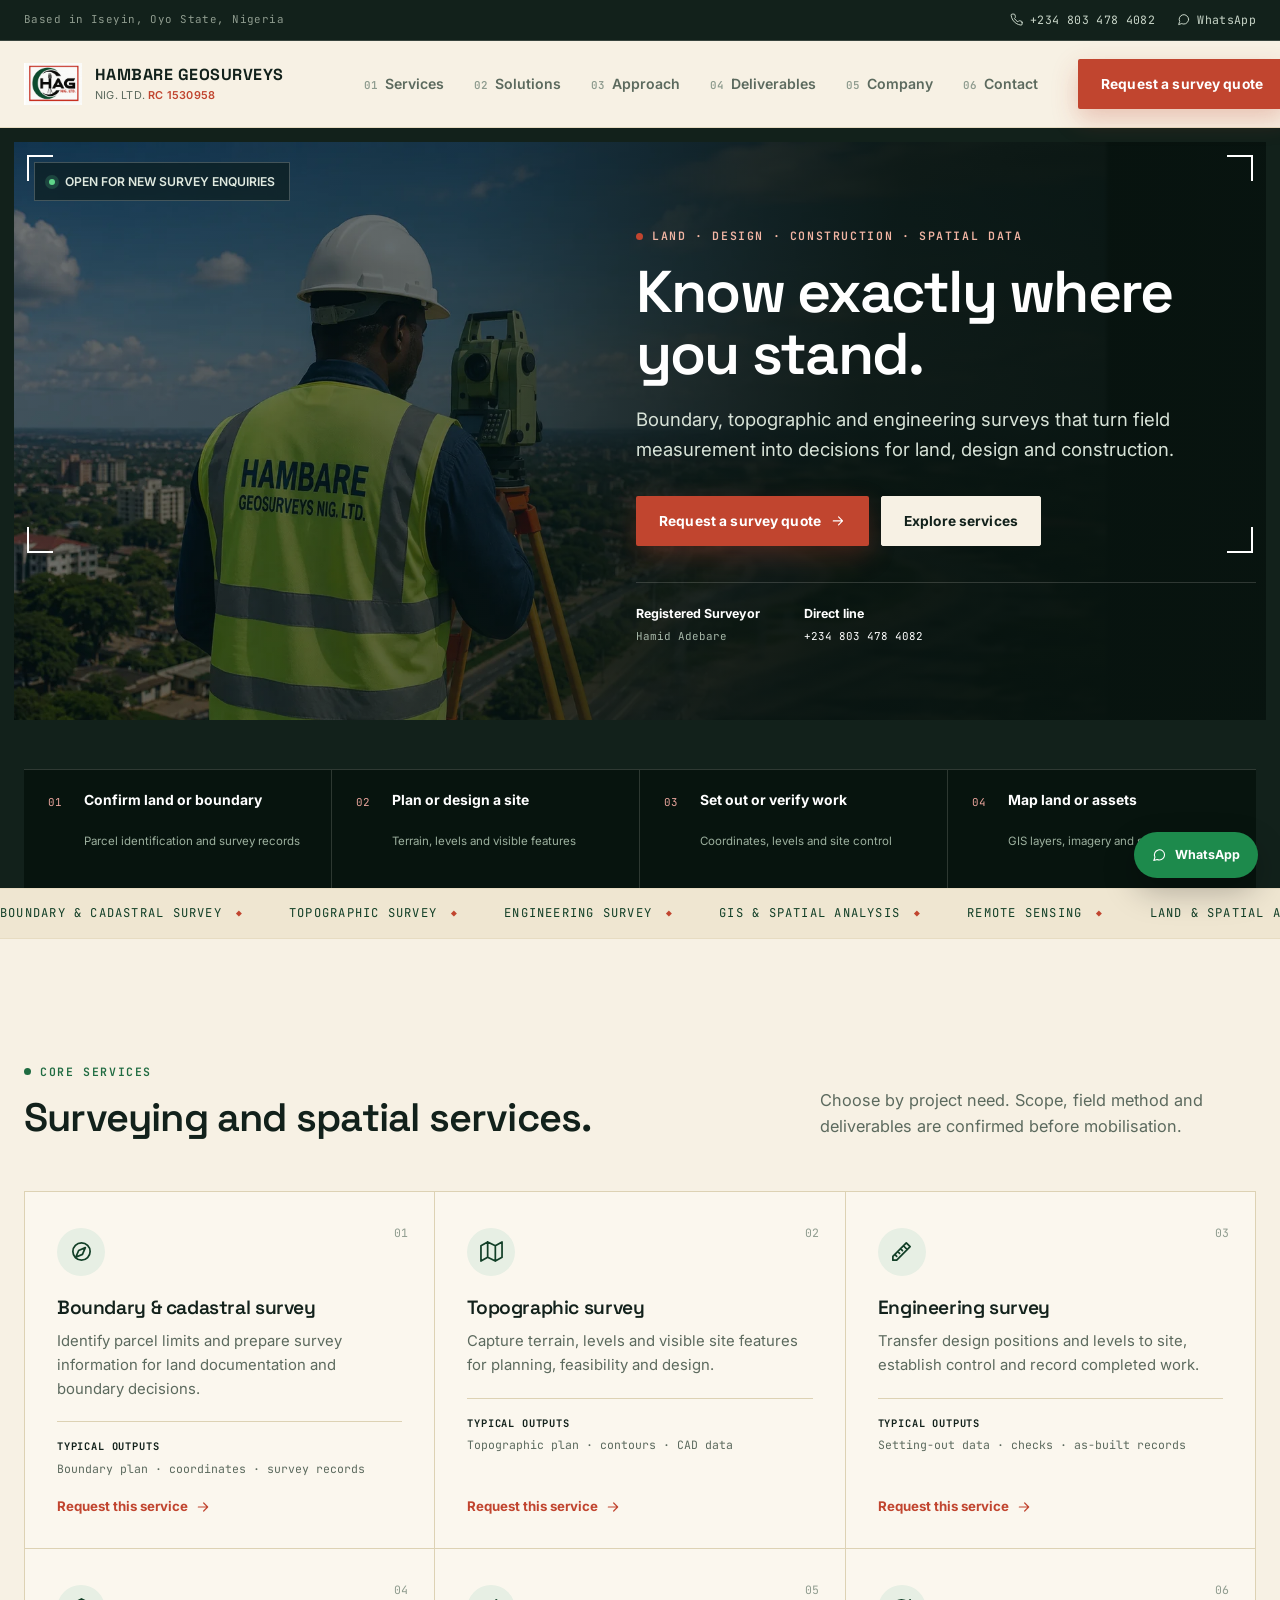
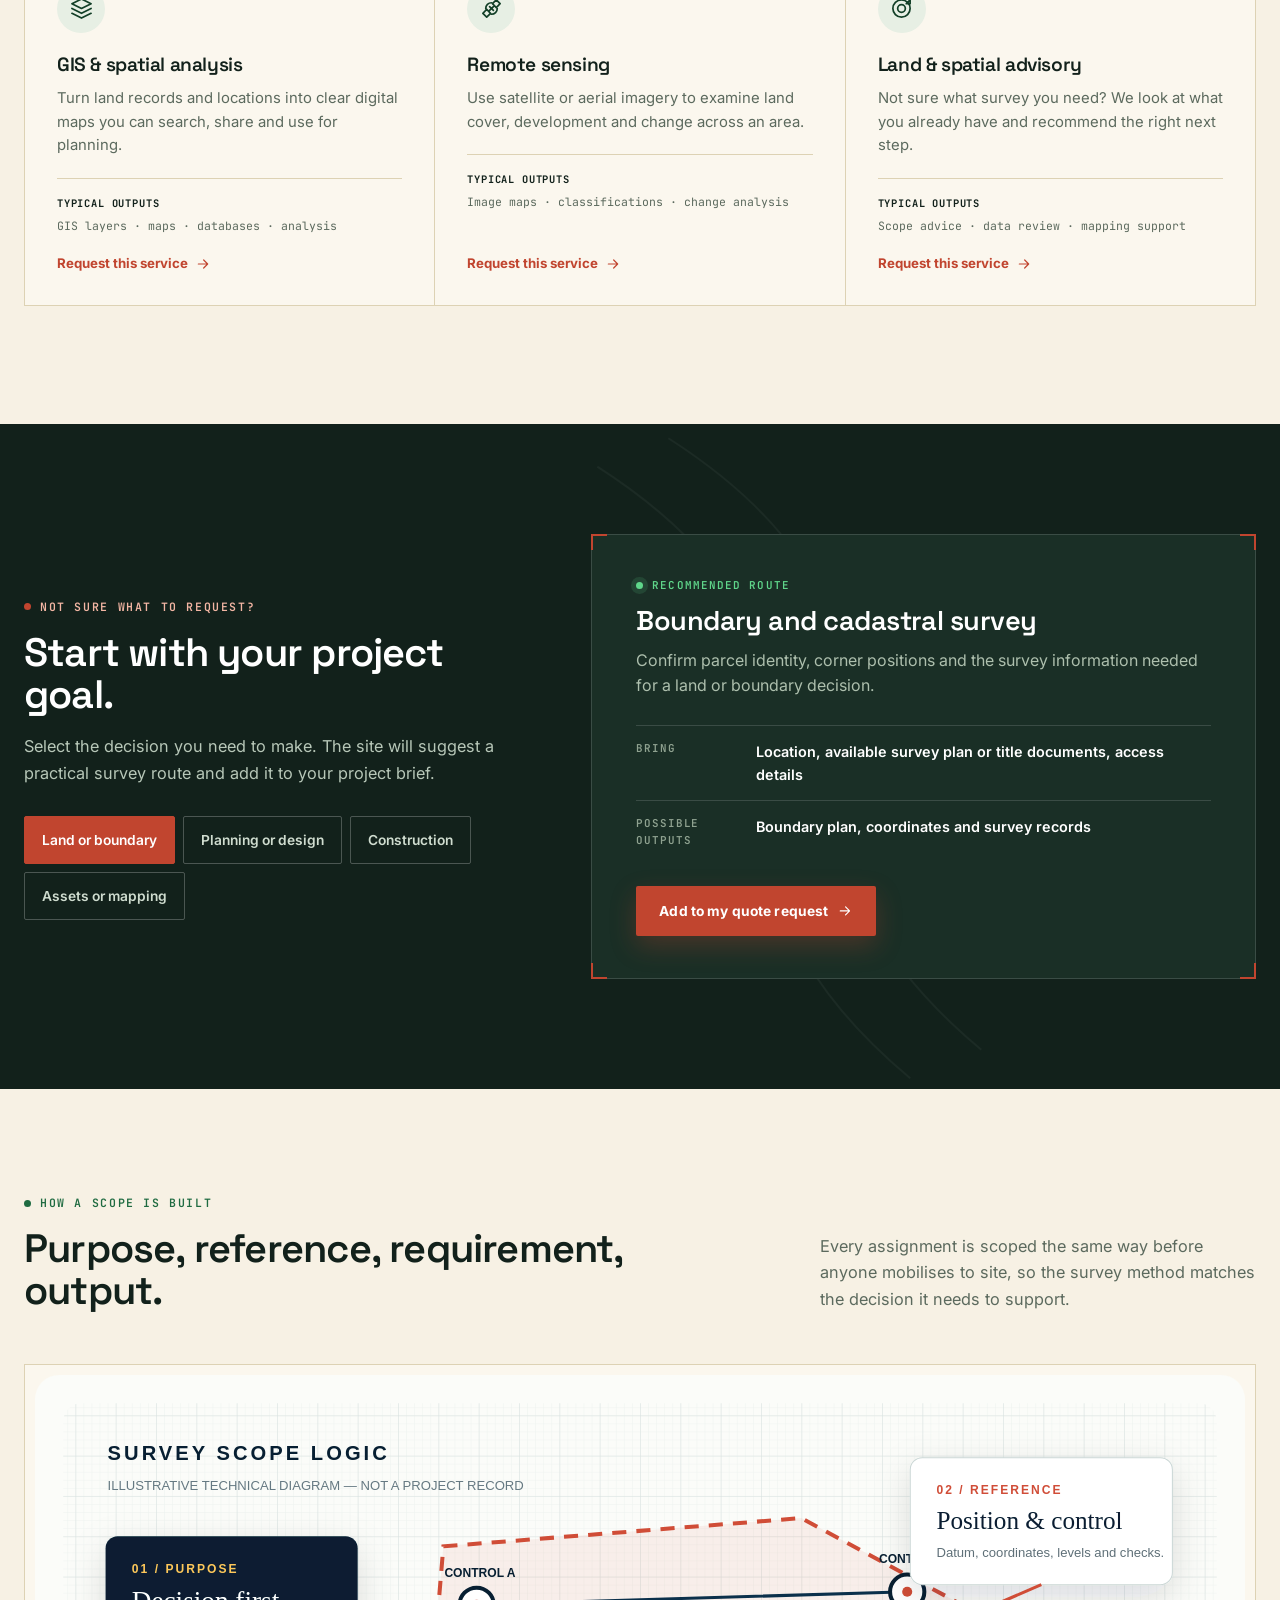
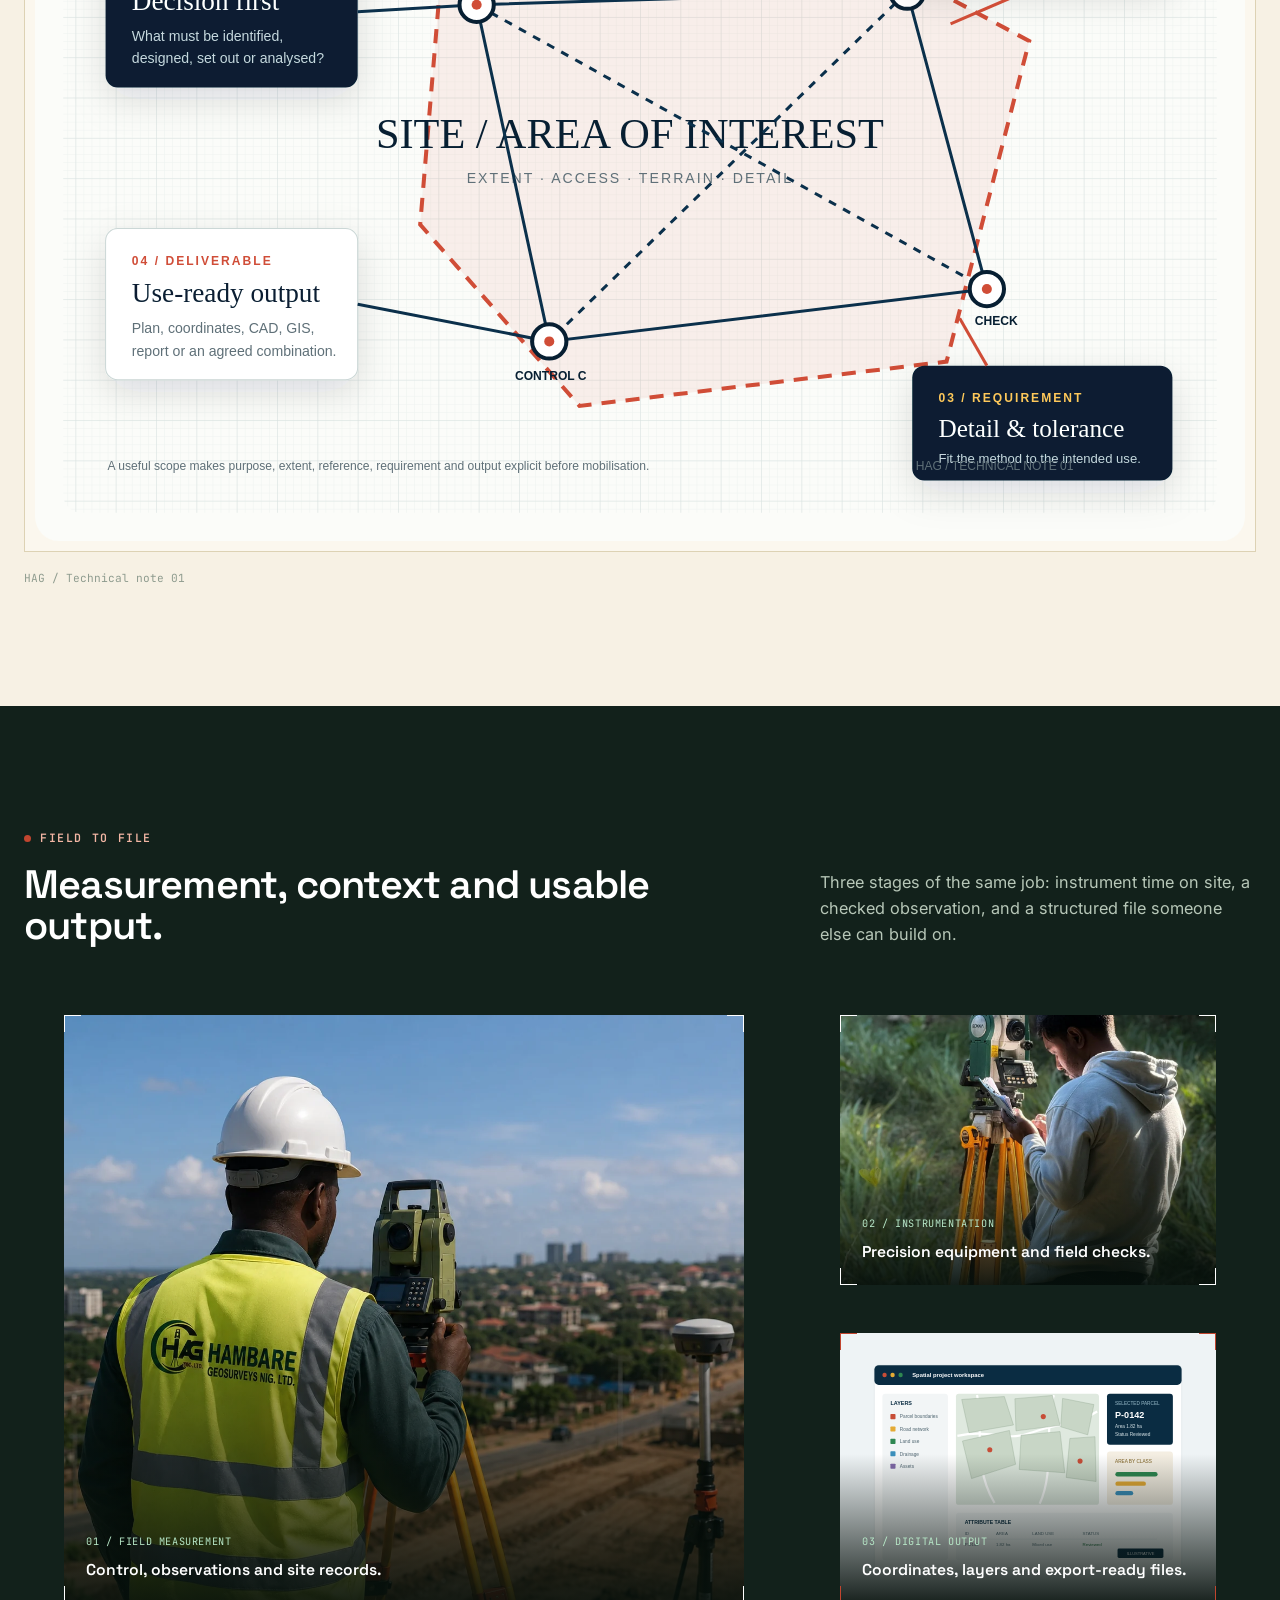
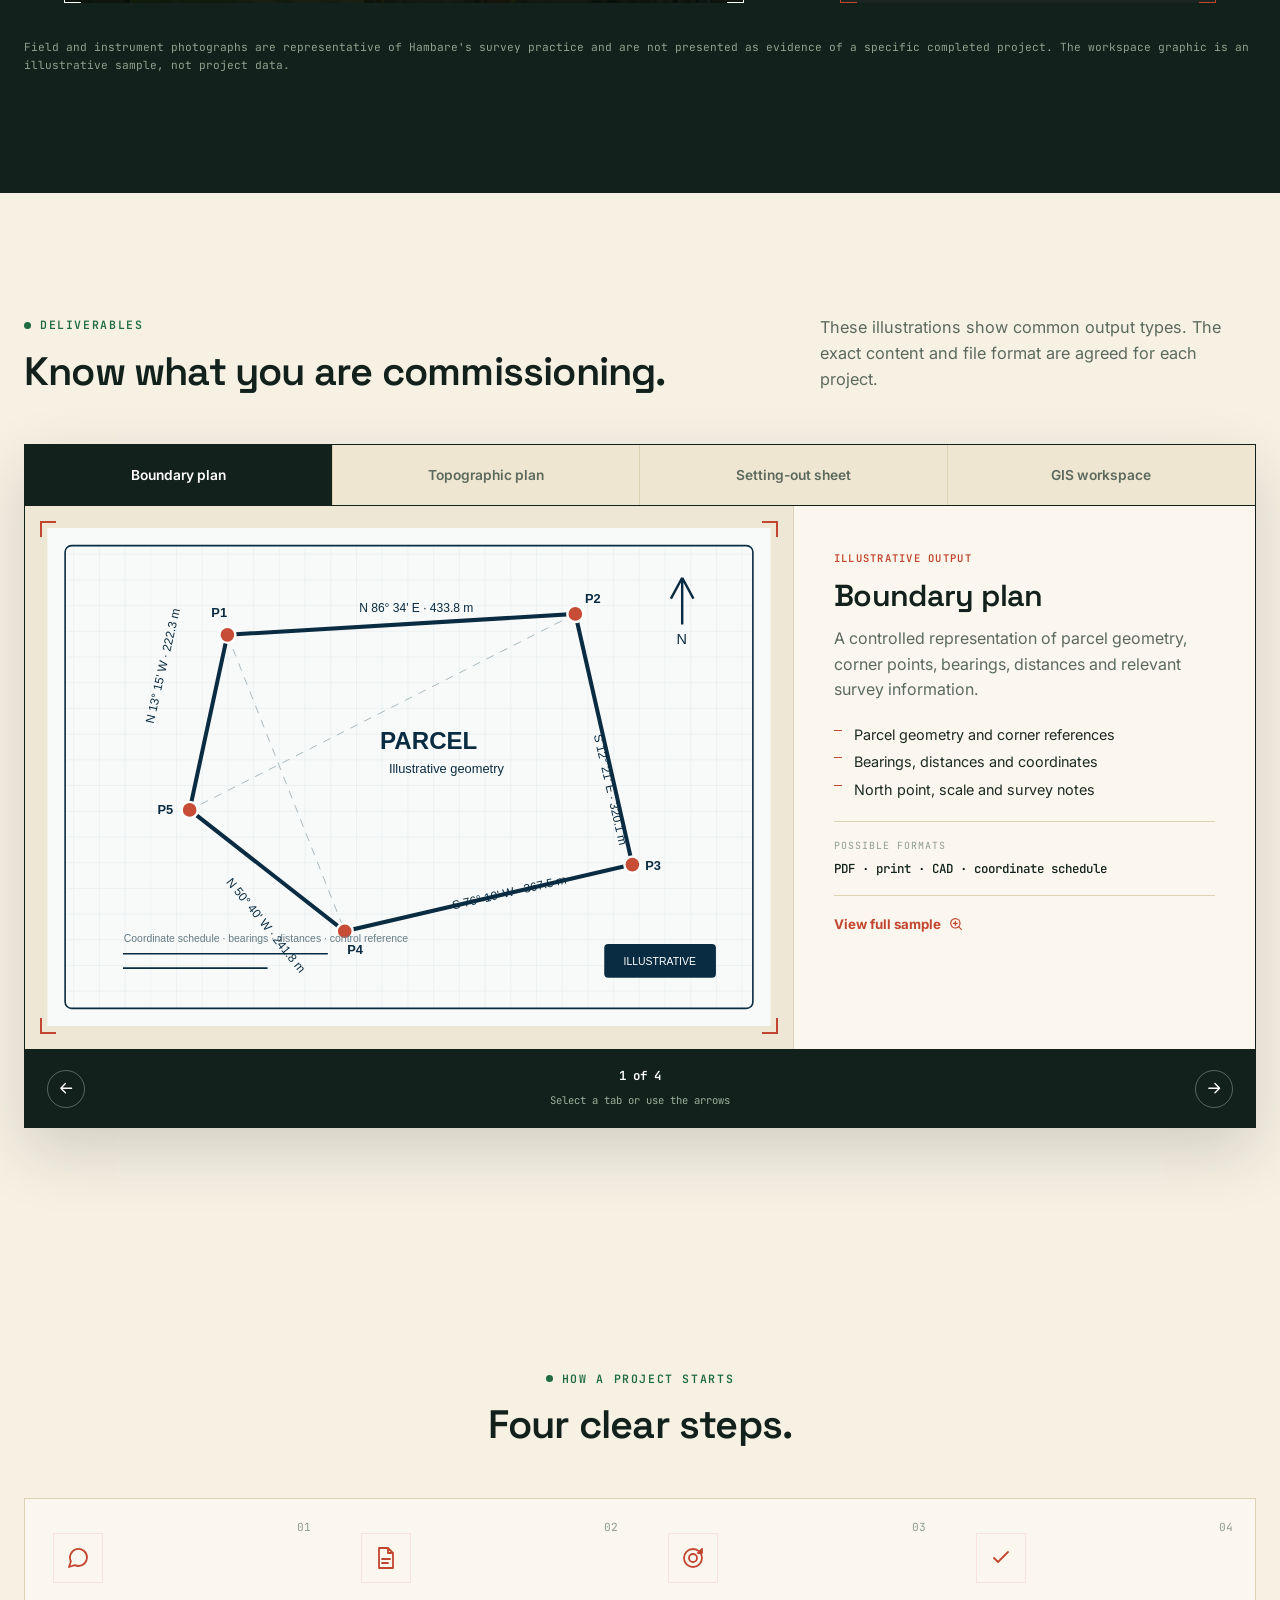
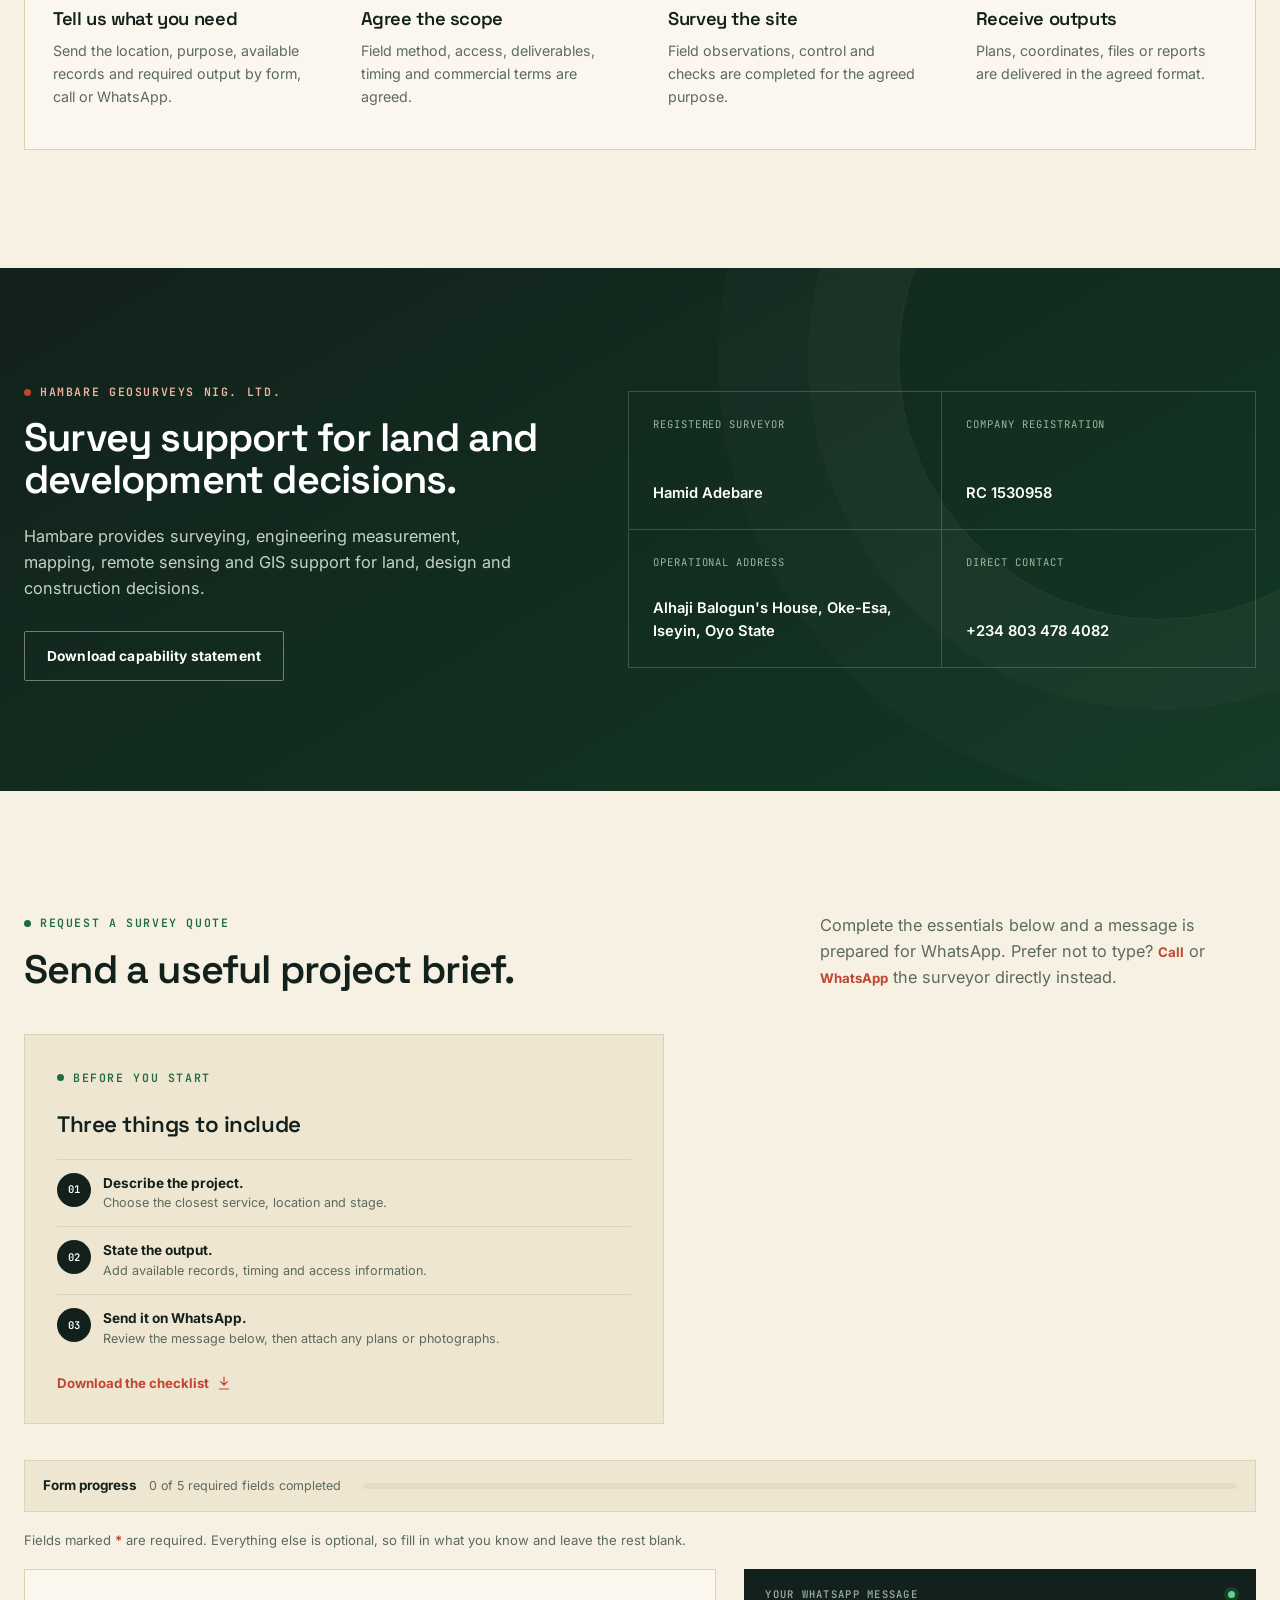
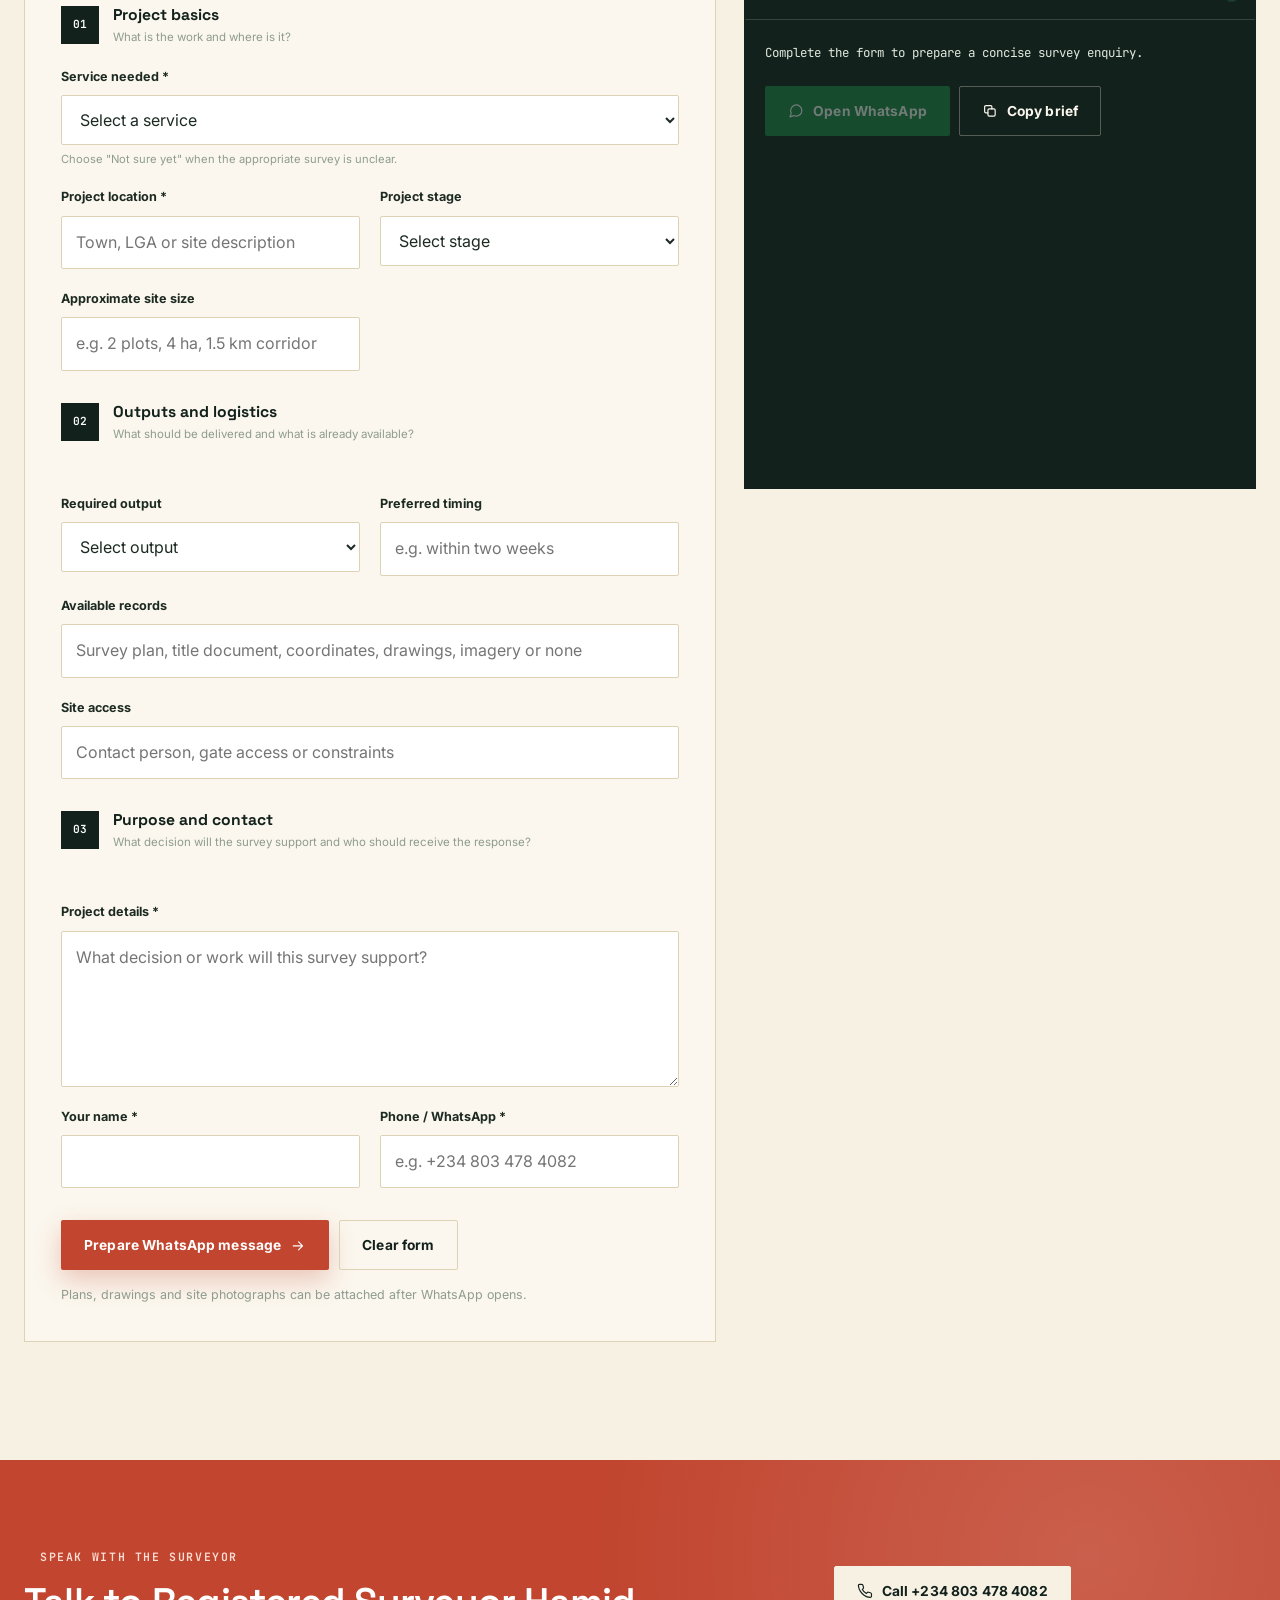
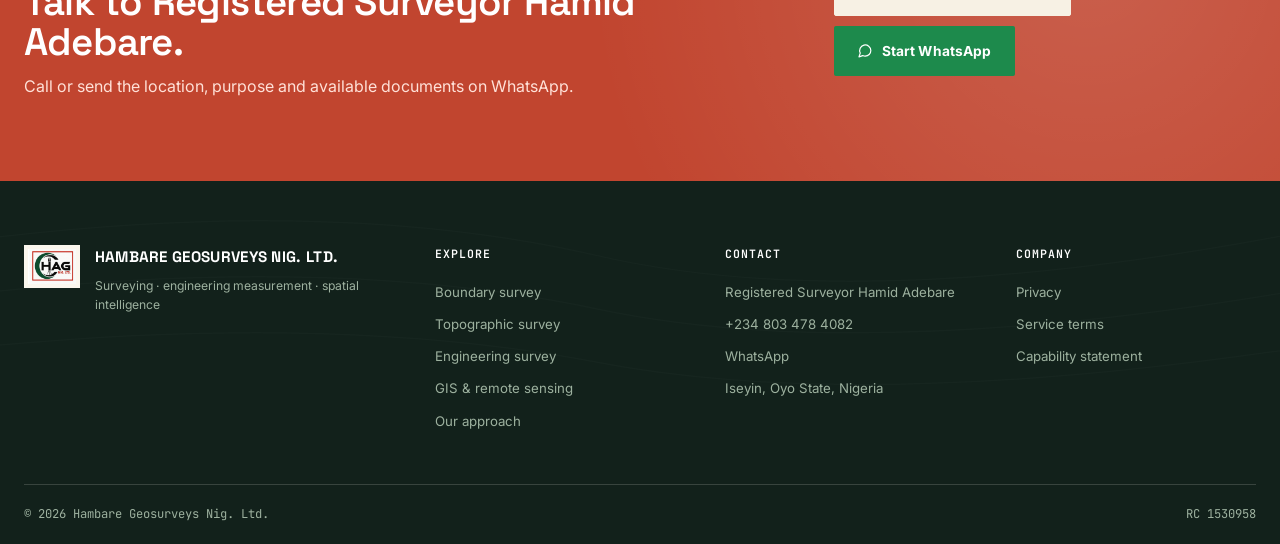
==== commit 6d099577: "Add files via upload" ====
--- a/index.html
+++ b/index.html
@@ -95,15 +95,14 @@
 <div class="hero-copy">
 <span class="eyebrow">Land · design · construction · spatial data</span>
 <h1>Know exactly where you stand.</h1>
-<p>Boundary, topographic and engineering surveys that turn field measurement into clear, usable decisions — for land, design and construction.</p>
+<p>Boundary, topographic and engineering surveys that turn field measurement into decisions for land, design and construction.</p>
 <div class="hero-actions">
 <a class="button button-primary" href="#brief">Request a survey quote <svg class="icon"><use href="#i-arrow"></use></svg></a>
 <a class="button button-light" href="#services">Explore services</a>
 </div>
 <div aria-label="Company details" class="hero-proof">
 <span><b>Registered Surveyor</b> Hamid Adebare</span>
-<span><b>RC 1530958</b> Registered company</span>
-<span><b>Iseyin, Oyo State</b> Operational base</span>
+<span><b>Direct line</b> <a href="tel:+2348034784082">+234 803 478 4082</a></span>
 </div>
 </div>
 </div>
@@ -208,7 +207,6 @@
 <img alt="Diagram showing purpose, reference control, requirement and deliverable flow used to scope a survey" src="assets/visuals/scope-control-network.svg" width="1200" height="760" loading="lazy"/>
 </div>
 <div class="approach-note">
-<span>Illustrative technical diagram — not a project record</span>
 <span>HAG / Technical note 01</span>
 </div>
 </div>
@@ -223,7 +221,7 @@
 <div aria-label="Field-to-file examples" aria-roledescription="carousel" class="image-grid" data-autoplay="6000" data-carousel="" id="fieldCarousel">
 <figure class="image-card image-card-large frame frame-light"><i class="fm"></i><i class="fm"></i><i class="fm"></i><i class="fm"></i><img alt="Black Nigerian surveyor viewed from behind in a Hambare Geosurveys reflective vest operating a total station" decoding="async" height="1086" loading="eager" src="assets/img/field-survey-hambare.webp" width="1448"/><figcaption><span class="cap-tag">01 / FIELD MEASUREMENT</span><b>Control, observations and site records.</b></figcaption></figure>
 <figure class="image-card frame frame-light"><i class="fm"></i><i class="fm"></i><i class="fm"></i><i class="fm"></i><img alt="Surveyor recording field notes beside a total station instrument" decoding="async" height="900" loading="eager" src="assets/img/field-survey-wide.webp" width="1600"/><figcaption><span class="cap-tag">02 / INSTRUMENTATION</span><b>Precision equipment and field checks.</b></figcaption></figure>
-<figure class="image-card image-card-doc frame"><i class="fm"></i><i class="fm"></i><i class="fm"></i><i class="fm"></i><img alt="Illustrative GIS workspace showing layers, parcel attributes and an analysis panel" decoding="async" height="620" loading="eager" src="assets/visuals/gis-dashboard.svg" width="900"/><figcaption><span class="cap-tag">03 / STRUCTURED OUTPUT</span><b>Coordinates, layers and files — not just a photograph.</b></figcaption></figure>
+<figure class="image-card image-card-doc frame"><i class="fm"></i><i class="fm"></i><i class="fm"></i><i class="fm"></i><img alt="Illustrative GIS workspace showing layers, parcel attributes and an analysis panel" decoding="async" height="620" loading="eager" src="assets/visuals/gis-dashboard.svg" width="900"/><figcaption><span class="cap-tag">03 / DIGITAL OUTPUT</span><b>Coordinates, layers and export-ready files.</b></figcaption></figure>
 </div><div class="carousel-nav carousel-nav-dark" data-carousel-controls="fieldCarousel"><button aria-label="Previous field-to-file examples" class="carousel-arrow carousel-prev" type="button"><svg aria-hidden="true" class="icon"><use href="#i-arrow"></use></svg></button><div class="carousel-status"><div class="carousel-status-top"><span aria-live="polite" class="carousel-counter">1 / 1</span><span class="carousel-hint">Moves automatically · swipe or use arrows</span></div><div aria-hidden="true" class="carousel-dots"></div></div><button aria-label="Next field-to-file examples" class="carousel-arrow carousel-next" type="button"><svg aria-hidden="true" class="icon"><use href="#i-arrow"></use></svg></button></div>
 
 <p class="representative-note">Field and instrument photographs are representative of Hambare's survey practice and are not presented as evidence of a specific completed project. The workspace graphic is an illustrative sample, not project data.</p></div>
@@ -261,8 +259,8 @@
 <div class="container">
 <div class="section-head centered"><span class="eyebrow pine">How a project starts</span><h2>Four clear steps.</h2></div>
 <div class="process-grid">
-<article><span>01</span><div class="process-icon"><svg class="icon"><use href="#i-message"></use></svg></div><h3>Tell us what you need</h3><p>Send the location, purpose, available records and required output — by form, call or WhatsApp.</p></article>
-<article><span>02</span><div class="process-icon"><svg class="icon"><use href="#i-file"></use></svg></div><h3>Confirm scope</h3><p>Field method, access, deliverables, timing and commercial terms are agreed.</p></article>
+<article><span>01</span><div class="process-icon"><svg class="icon"><use href="#i-message"></use></svg></div><h3>Tell us what you need</h3><p>Send the location, purpose, available records and required output by form, call or WhatsApp.</p></article>
+<article><span>02</span><div class="process-icon"><svg class="icon"><use href="#i-file"></use></svg></div><h3>Agree the scope</h3><p>Field method, access, deliverables, timing and commercial terms are agreed.</p></article>
 <article><span>03</span><div class="process-icon"><svg class="icon"><use href="#i-target"></use></svg></div><h3>Survey the site</h3><p>Field observations, control and checks are completed for the agreed purpose.</p></article>
 <article><span>04</span><div class="process-icon"><svg class="icon"><use href="#i-check"></use></svg></div><h3>Receive outputs</h3><p>Plans, coordinates, files or reports are delivered in the agreed format.</p></article>
 </div>
@@ -274,7 +272,7 @@
 <div class="company-copy">
 <span class="eyebrow on-dark">Hambare Geosurveys Nig. Ltd.</span>
 <h2>Survey support for land and development decisions.</h2>
-<p>Hambare provides surveying, engineering measurement, mapping, remote sensing and GIS support from its operational base in Iseyin, Oyo State. Registered Surveyor Hamid Adebare is the named survey contact for project enquiries.</p>
+<p>Hambare provides surveying, engineering measurement, mapping, remote sensing and GIS support for land, design and construction decisions.</p>
 <a class="button button-outline" href="assets/docs/Hambare-Capability-Statement.pdf" target="_blank">Download capability statement</a>
 </div>
 <div class="company-facts">
@@ -290,39 +288,23 @@
 <div class="container">
 <div class="section-head split-head">
 <div><span class="eyebrow pine">Request a survey quote</span><h2>Send a useful project brief.</h2></div>
-<p>Complete the essentials below and a structured message is prepared for WhatsApp — or skip the form and just <a class="text-link" href="tel:+2348034784082">call</a> or <a class="text-link wa-link" href="#">WhatsApp</a> the surveyor directly.</p>
-</div>
-<div aria-labelledby="brief-guide-title" class="brief-guide">
-<div class="guide-video-wrap">
-<video controls="" data-desktop-poster="assets/media/hambare-form-guide-poster-landscape.webp" data-desktop-src="assets/media/hambare-form-guide-landscape.mp4" data-mobile-poster="assets/media/hambare-form-guide-poster-portrait.webp" data-mobile-src="assets/media/hambare-form-guide-portrait.mp4" id="briefGuideVideo" playsinline="" poster="assets/media/hambare-form-guide-poster-landscape.webp" preload="metadata"><source id="briefGuideSource" src="assets/media/hambare-form-guide-landscape.mp4" type="video/mp4"/>
-<track default="" kind="captions" label="English" src="assets/media/hambare-form-guide.en.vtt" srclang="en"/>
-          Your browser does not support embedded video. <a href="assets/media/hambare-form-guide-landscape.mp4">Download the guide</a>.
-        </video>
-</div><div class="video-tools"><button class="video-fullscreen-button" id="videoFullscreen" type="button"><svg aria-hidden="true" class="icon"><use href="#i-zoom"></use></svg> Open full-screen guide</button><span>Large on-screen pointers and captions included</span></div>
-<div class="guide-copy">
-<span class="eyebrow pine">About one minute</span>
-<h3 id="brief-guide-title">How to complete the survey brief</h3>
-<p>The guide uses large on-screen pointers and captions. On phones, it automatically loads a portrait version that remains readable in full screen.</p>
+<p>Complete the essentials below and a message is prepared for WhatsApp. Prefer not to type? <a class="text-link" href="tel:+2348034784082">Call</a> or <a class="text-link wa-link" href="#">WhatsApp</a> the surveyor directly instead.</p>
+</div>
+<div class="brief-guide-simple">
+<span class="eyebrow pine">Before you start</span>
+<h3>Three things to include</h3>
 <ol class="guide-steps">
 <li><b>Describe the project.</b><span>Choose the closest service, location and stage.</span></li>
 <li><b>State the output.</b><span>Add available records, timing and access information.</span></li>
-<li><b>Prepare the message.</b><span>Review the generated brief, then open WhatsApp and attach documents.</span></li>
+<li><b>Send it on WhatsApp.</b><span>Review the message below, then attach any plans or photographs.</span></li>
 </ol>
-<div class="guide-links">
-<a class="text-link" href="#scopeForm">Go to the form <svg class="icon"><use href="#i-arrow"></use></svg></a>
 <a class="text-link" download="" href="assets/docs/Hambare-Survey-Project-Brief-Checklist.docx">Download the checklist <svg class="icon"><use href="#i-download"></use></svg></a>
-</div>
-<details class="video-transcript">
-<summary>Read the video transcript</summary>
-<p>Choose the survey service that most closely matches the decision you need to make. Select "Not sure yet" when the correct service is unclear. Enter the project location, stage and approximate size. Add the output you expect, any records already available, your preferred timing and site-access information. Explain what the survey will support, then provide your name and WhatsApp number. Select "Prepare WhatsApp message," review it, open WhatsApp, and attach any plans, title documents, drawings or site photographs before sending.</p>
-</details>
-</div>
 </div>
 <div aria-live="polite" class="form-progress">
 <div><b>Form progress</b><span id="formProgressText">0 of 5 required fields completed</span></div>
 <div aria-hidden="true" class="progress-track"><span id="formProgressBar"></span></div>
 </div>
-<p class="form-required-note">Fields marked <b>*</b> are required. Everything else is optional — fill in what you know and leave the rest.</p>
+<p class="form-required-note">Fields marked <b>*</b> are required. Everything else is optional, so fill in what you know and leave the rest blank.</p>
 <div class="brief-layout">
 <form id="scopeForm" novalidate="">
 <div aria-label="Quote form steps" class="mobile-form-nav" role="tablist">
@@ -382,7 +364,7 @@
 </main>
 <footer>
 <div class="container footer-grid">
-<div class="footer-brand"><img alt="" height="476" src="assets/img/hag-logo.png" width="648"/><div><strong>HAMBARE GEOSURVEYS NIG. LTD.</strong><span>Surveying · engineering measurement · spatial intelligence</span><span class="footer-coord">07°58'N · 003°36'E · ISEYIN, OYO STATE</span></div></div>
+<div class="footer-brand"><img alt="" height="476" src="assets/img/hag-logo.png" width="648"/><div><strong>HAMBARE GEOSURVEYS NIG. LTD.</strong><span>Surveying · engineering measurement · spatial intelligence</span></div></div>
 <div><b>Explore</b><a href="#services">Boundary survey</a><a href="#services">Topographic survey</a><a href="#services">Engineering survey</a><a href="#services">GIS &amp; remote sensing</a><a href="#approach">Our approach</a></div>
 <div><b>Contact</b><span>Registered Surveyor Hamid Adebare</span><a href="tel:+2348034784082">+234 803 478 4082</a><a class="wa-link" href="#">WhatsApp</a><span>Iseyin, Oyo State, Nigeria</span></div>
 <div><b>Company</b><a href="privacy.html">Privacy</a><a href="terms.html">Service terms</a><a href="assets/docs/Hambare-Capability-Statement.pdf" target="_blank">Capability statement</a></div>
--- a/assets/styles.css
+++ b/assets/styles.css
@@ -156,9 +156,10 @@
 .hero-copy h1{color:#fff}
 .hero-copy>p{font-family:var(--font-body);font-size:1.16rem;color:#d8e3d8;max-width:540px;margin:20px 0 32px}
 .hero-actions{display:flex;gap:12px;flex-wrap:wrap;margin-bottom:36px}
-.hero-proof{display:grid;grid-template-columns:repeat(3,1fr);gap:16px;border-top:1px solid var(--line-dark);padding-top:22px}
+.hero-proof{display:grid;grid-template-columns:repeat(2,max-content);gap:44px;border-top:1px solid var(--line-dark);padding-top:22px}
 .hero-proof span{font-family:var(--font-mono);font-size:.68rem;color:#a7b8a9;line-height:1.5}
 .hero-proof b{display:block;color:#fff;font-family:var(--font-body);font-size:.78rem;margin-bottom:4px;font-weight:700}
+.hero-proof a{color:#fff}
 .hero-shortcuts{position:absolute;left:0;right:0;bottom:0;z-index:3}
 .shortcut-grid{display:grid;grid-template-columns:repeat(4,1fr);background:rgba(8,20,15,.97);border-top:1px solid var(--line-dark)}
 .shortcut-grid button{min-height:118px;color:#fff;background:transparent;border:0;border-right:1px solid var(--line-dark);padding:22px 24px;text-align:left;display:grid;grid-template-columns:30px 1fr;column-gap:6px}
@@ -216,7 +217,7 @@
 .approach{background:var(--paper);padding:100px 0 118px}
 .approach-frame{border:1px solid var(--line);background:var(--cream);padding:10px}
 .approach-frame img{display:block;width:100%;height:auto}
-.approach-note{display:flex;justify-content:space-between;gap:20px;margin-top:18px;font-family:var(--font-mono);font-size:.7rem;color:var(--muted-2);flex-wrap:wrap}
+.approach-note{margin-top:18px;font-family:var(--font-mono);font-size:.7rem;color:var(--muted-2)}
 
 /* ---------- field-to-file gallery ---------- */
 .field-section{background:var(--ink);color:#fff}
@@ -296,24 +297,14 @@
 
 /* ---------- brief / field data logger ---------- */
 .brief{background:var(--paper)}
-.brief-guide{display:grid;grid-template-columns:minmax(0,1.15fr) minmax(320px,.85fr);gap:34px;align-items:center;margin:-8px 0 40px;padding:26px;border:1px solid var(--line);background:var(--paper-2)}
-.guide-video-wrap{position:relative;background:var(--ink);box-shadow:var(--shadow-sm);overflow:hidden;aspect-ratio:16/9}
-.guide-video-wrap:before{content:"FORM WALKTHROUGH";position:absolute;left:14px;top:14px;z-index:2;background:rgba(8,20,15,.82);color:#fff;padding:6px 9px;font-family:var(--font-mono);font-size:.6rem;font-weight:600;letter-spacing:.1em;pointer-events:none}
-.guide-video-wrap video{display:block;width:100%;height:100%;object-fit:cover;background:var(--ink)}
-.guide-copy h3{font-size:1.7rem;margin-bottom:13px}
-.guide-copy>p{color:var(--muted);font-size:.92rem;margin-bottom:19px}
+.brief-guide-simple{max-width:640px;margin:-8px 0 36px;padding:28px 32px;border:1px solid var(--line);background:var(--paper-2)}
+.brief-guide-simple h3{font-size:1.4rem;margin:10px 0 22px}
+.brief-guide-simple .text-link{margin-top:24px}
 .guide-steps{list-style:none;padding:0;margin:0;display:grid;gap:13px;counter-reset:guide}
 .guide-steps li{counter-increment:guide;display:grid;grid-template-columns:34px 1fr;column-gap:12px;align-items:start;padding-top:13px;border-top:1px solid var(--line)}
 .guide-steps li:before{content:counter(guide,decimal-leading-zero);font-family:var(--font-mono);grid-row:1/3;width:34px;height:34px;display:grid;place-items:center;background:var(--ink);color:#fff;font-size:.66rem;font-weight:600;border-radius:50%}
 .guide-steps b{font-size:.85rem;color:var(--ink)}
 .guide-steps span{font-size:.79rem;color:var(--muted);line-height:1.5}
-.guide-links{display:flex;gap:20px;flex-wrap:wrap;margin-top:22px}
-.video-transcript{margin-top:19px;border-top:1px solid var(--line);padding-top:15px}
-.video-transcript summary{cursor:pointer;font-family:var(--font-body);font-size:.86rem;font-weight:700;color:var(--ink)}
-.video-transcript p{font-size:.78rem;color:var(--muted);line-height:1.65;margin:13px 0 0}
-.video-tools{display:flex;align-items:center;gap:14px;flex-wrap:wrap;margin-top:12px}
-.video-fullscreen-button{border:1px solid var(--line);background:var(--cream);color:var(--ink);padding:10px 14px;font-size:.76rem;font-weight:700;display:inline-flex;align-items:center;gap:8px;border-radius:2px}
-.video-tools span{font-family:var(--font-mono);font-size:.68rem;color:var(--muted-2)}
 
 .form-progress{display:grid;grid-template-columns:auto 1fr;gap:22px;align-items:center;margin-bottom:18px;padding:14px 18px;background:var(--paper-2);border:1px solid var(--line)}
 .form-progress>div:first-child{display:flex;align-items:baseline;gap:12px;white-space:nowrap;font-family:var(--font-body)}
@@ -374,7 +365,6 @@
 .footer-brand div{display:flex;flex-direction:column;gap:6px}
 .footer-brand strong{color:#fff;font-family:var(--font-display);font-size:.95rem;letter-spacing:.02em}
 .footer-brand span{font-size:.76rem}
-.footer-coord{font-family:var(--font-mono);font-size:.7rem;color:#7f9482;margin-top:4px}
 .footer-bottom{position:relative;border-top:1px solid var(--line-dark);padding:20px 0;display:flex;justify-content:space-between;font-size:.76rem;font-family:var(--font-mono)}
 
 /* ---------- floating / mobile ---------- */
@@ -436,7 +426,6 @@
   .hero-copy{width:100%;padding:210px 0 30px}
   .hero-coordbar{left:20px;top:20px;font-size:.62rem;padding:8px 11px}
   .hero-proof{grid-template-columns:1fr 1fr}
-  .hero-proof span:last-child{display:none}
   .shortcut-grid{grid-template-columns:1fr 1fr}
   .shortcut-grid button{min-height:92px;padding:16px}
   .split-head{grid-template-columns:1fr;gap:20px}
@@ -466,8 +455,7 @@
   .hero-copy h1{font-size:2.5rem}
   .hero-copy>p{font-size:1rem}
   .hero-actions .button{width:100%}
-  .hero-proof{grid-template-columns:1fr}
-  .hero-proof span:nth-child(2){display:none}
+  .hero-proof{grid-template-columns:1fr;gap:10px}
   .shortcut-grid{grid-template-columns:1fr}
   .shortcut-grid button{display:none}
   .shortcut-grid button:first-child,.shortcut-grid button:nth-child(2){display:grid}
@@ -496,8 +484,7 @@
   .floating-wa{width:50px;height:50px;justify-content:center;padding:0;right:16px;bottom:16px}
   .contact-strip{padding-bottom:92px}
   .deliverable-modal{width:calc(100% - 18px)}
-  .brief-guide{grid-template-columns:1fr;align-items:start;padding:16px;gap:24px}
-  .approach-note{flex-direction:column;gap:6px}
+  .brief-guide-simple{padding:20px;margin-bottom:28px}
 }
 
 /* ---------- mobile bottom action bar (v17 pattern retained) ---------- */
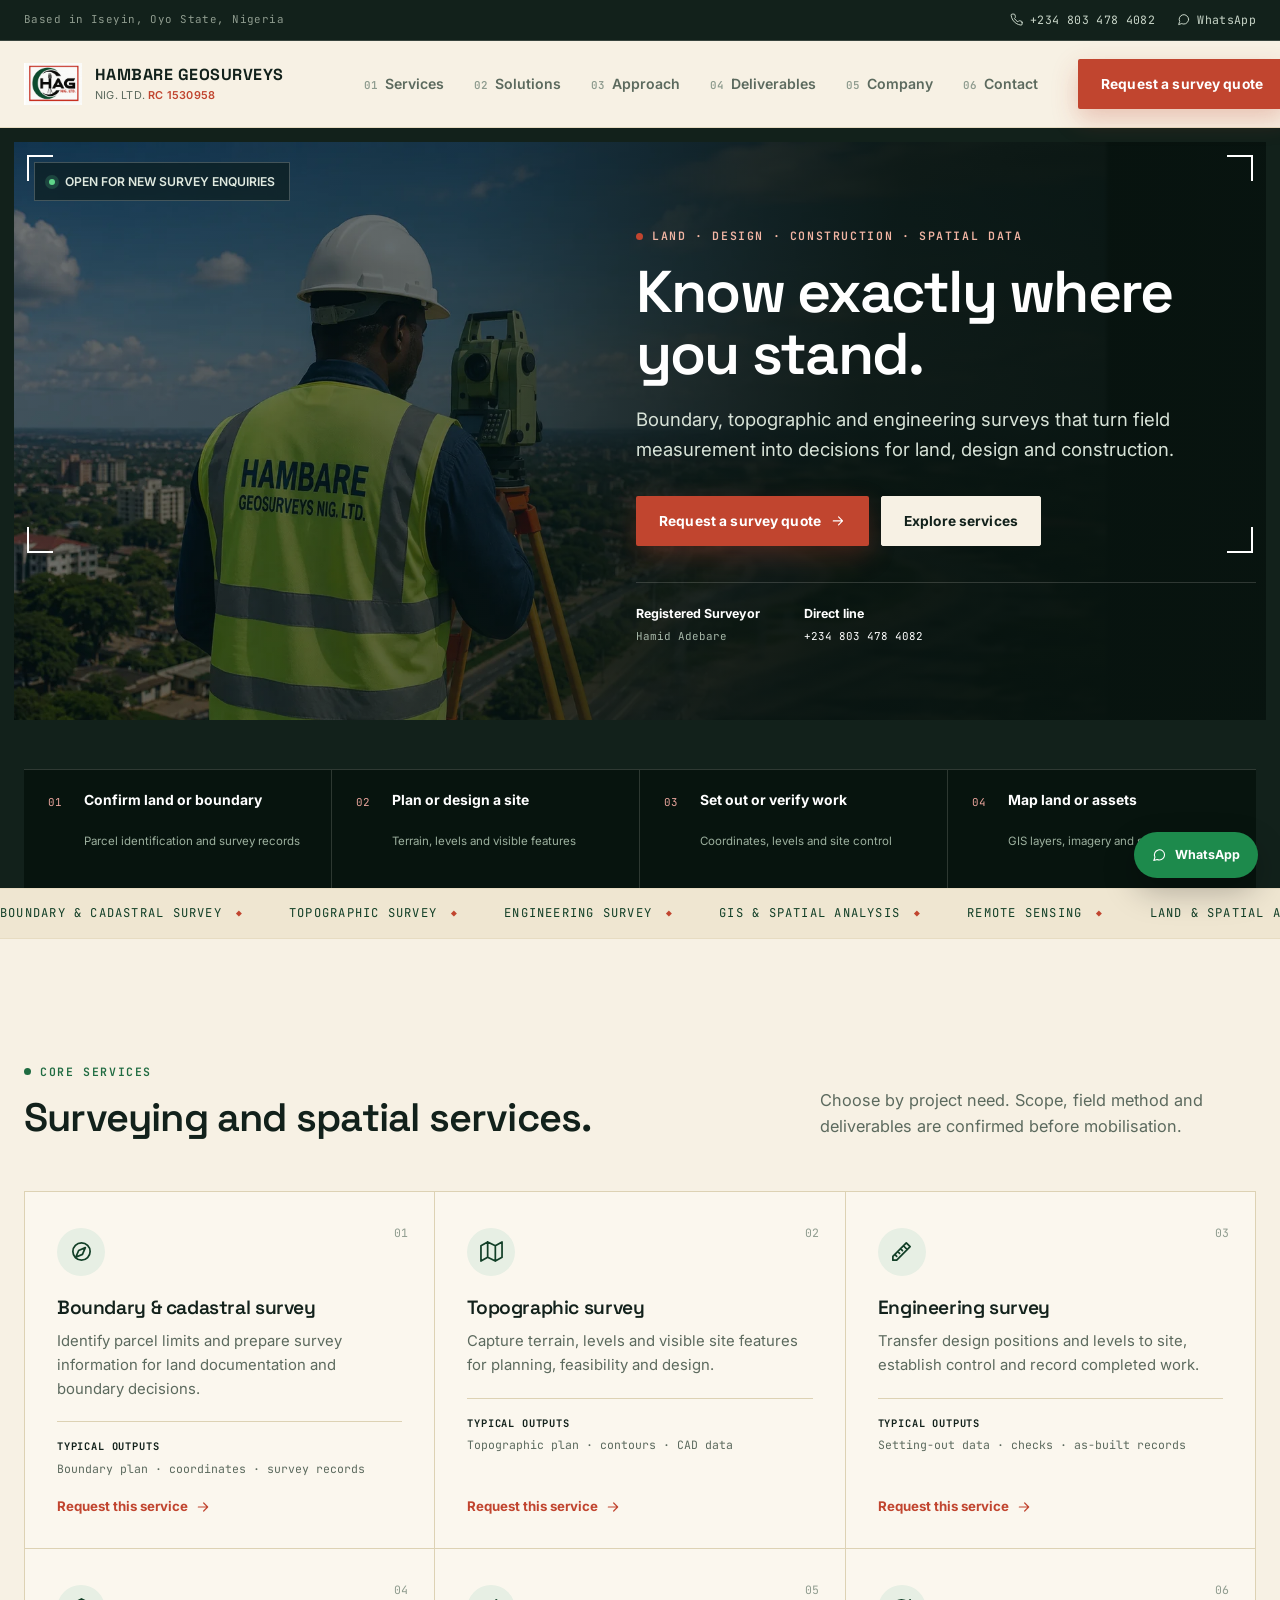
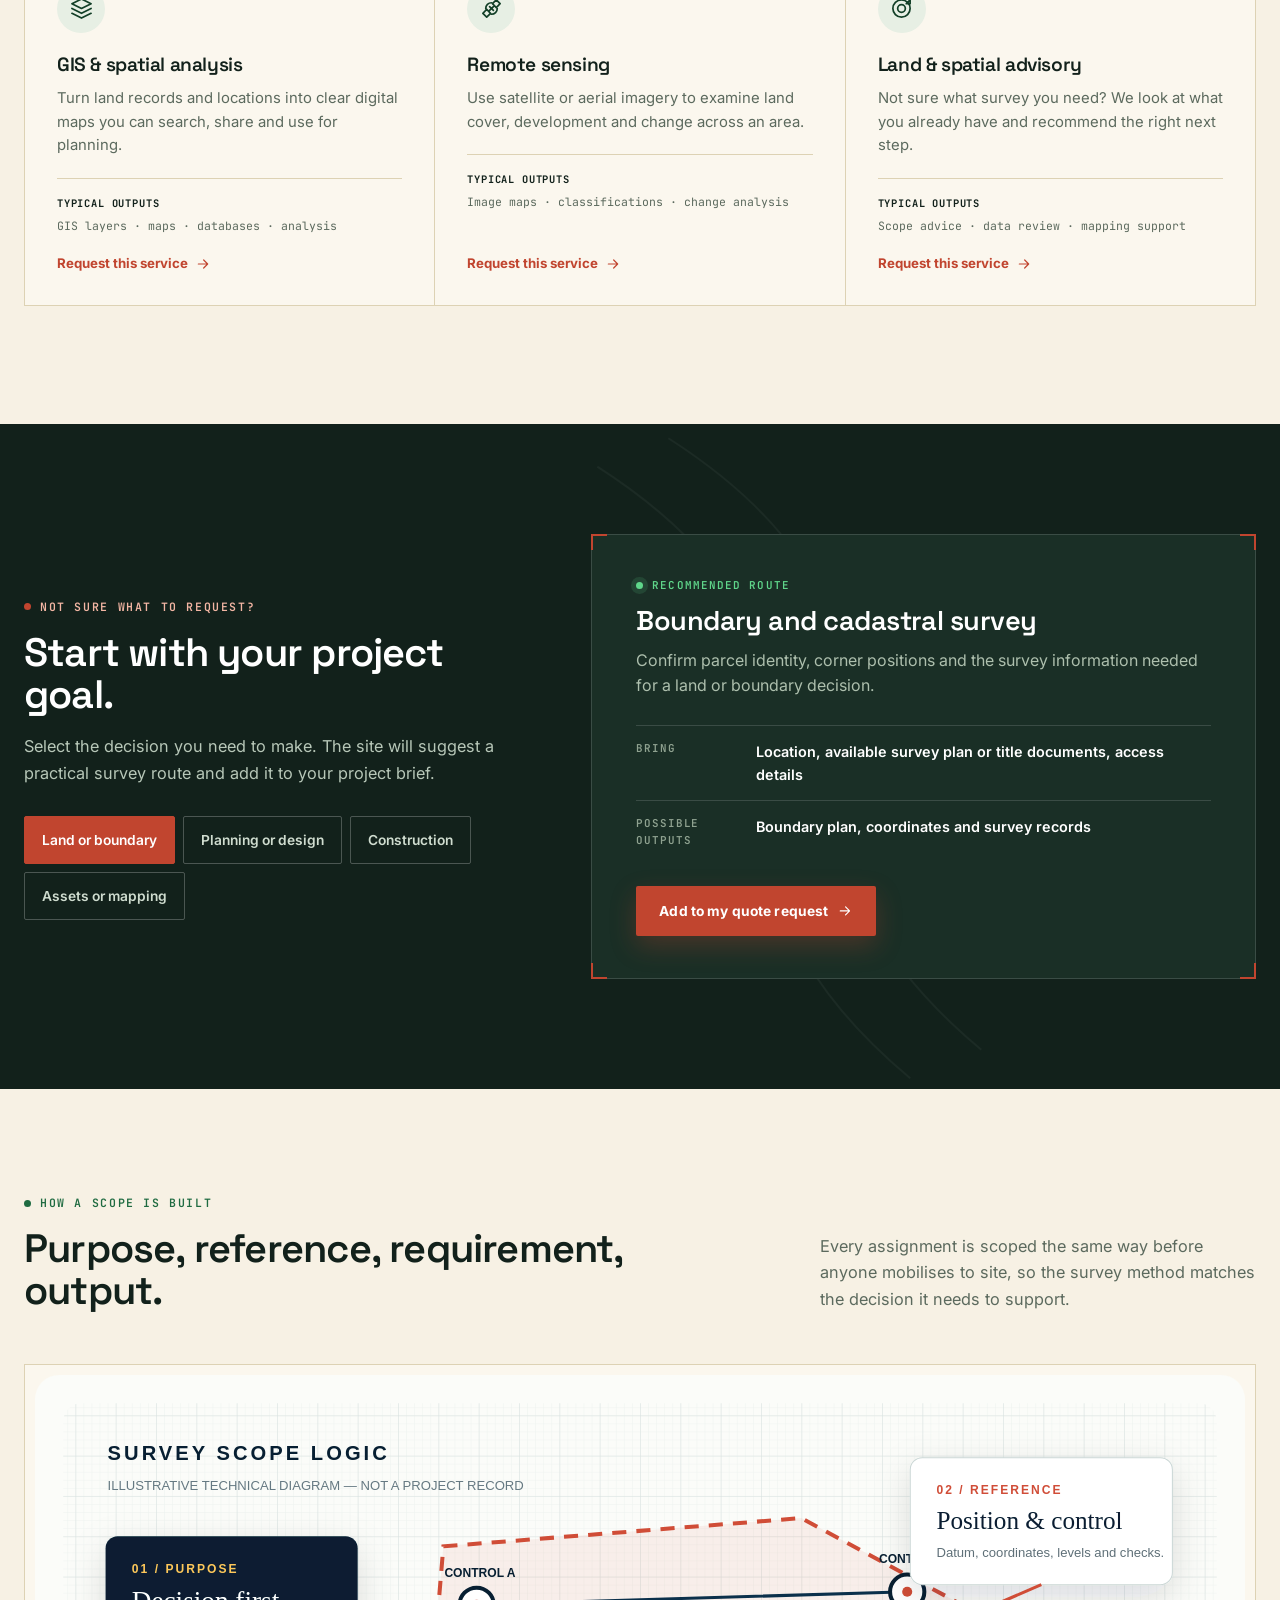
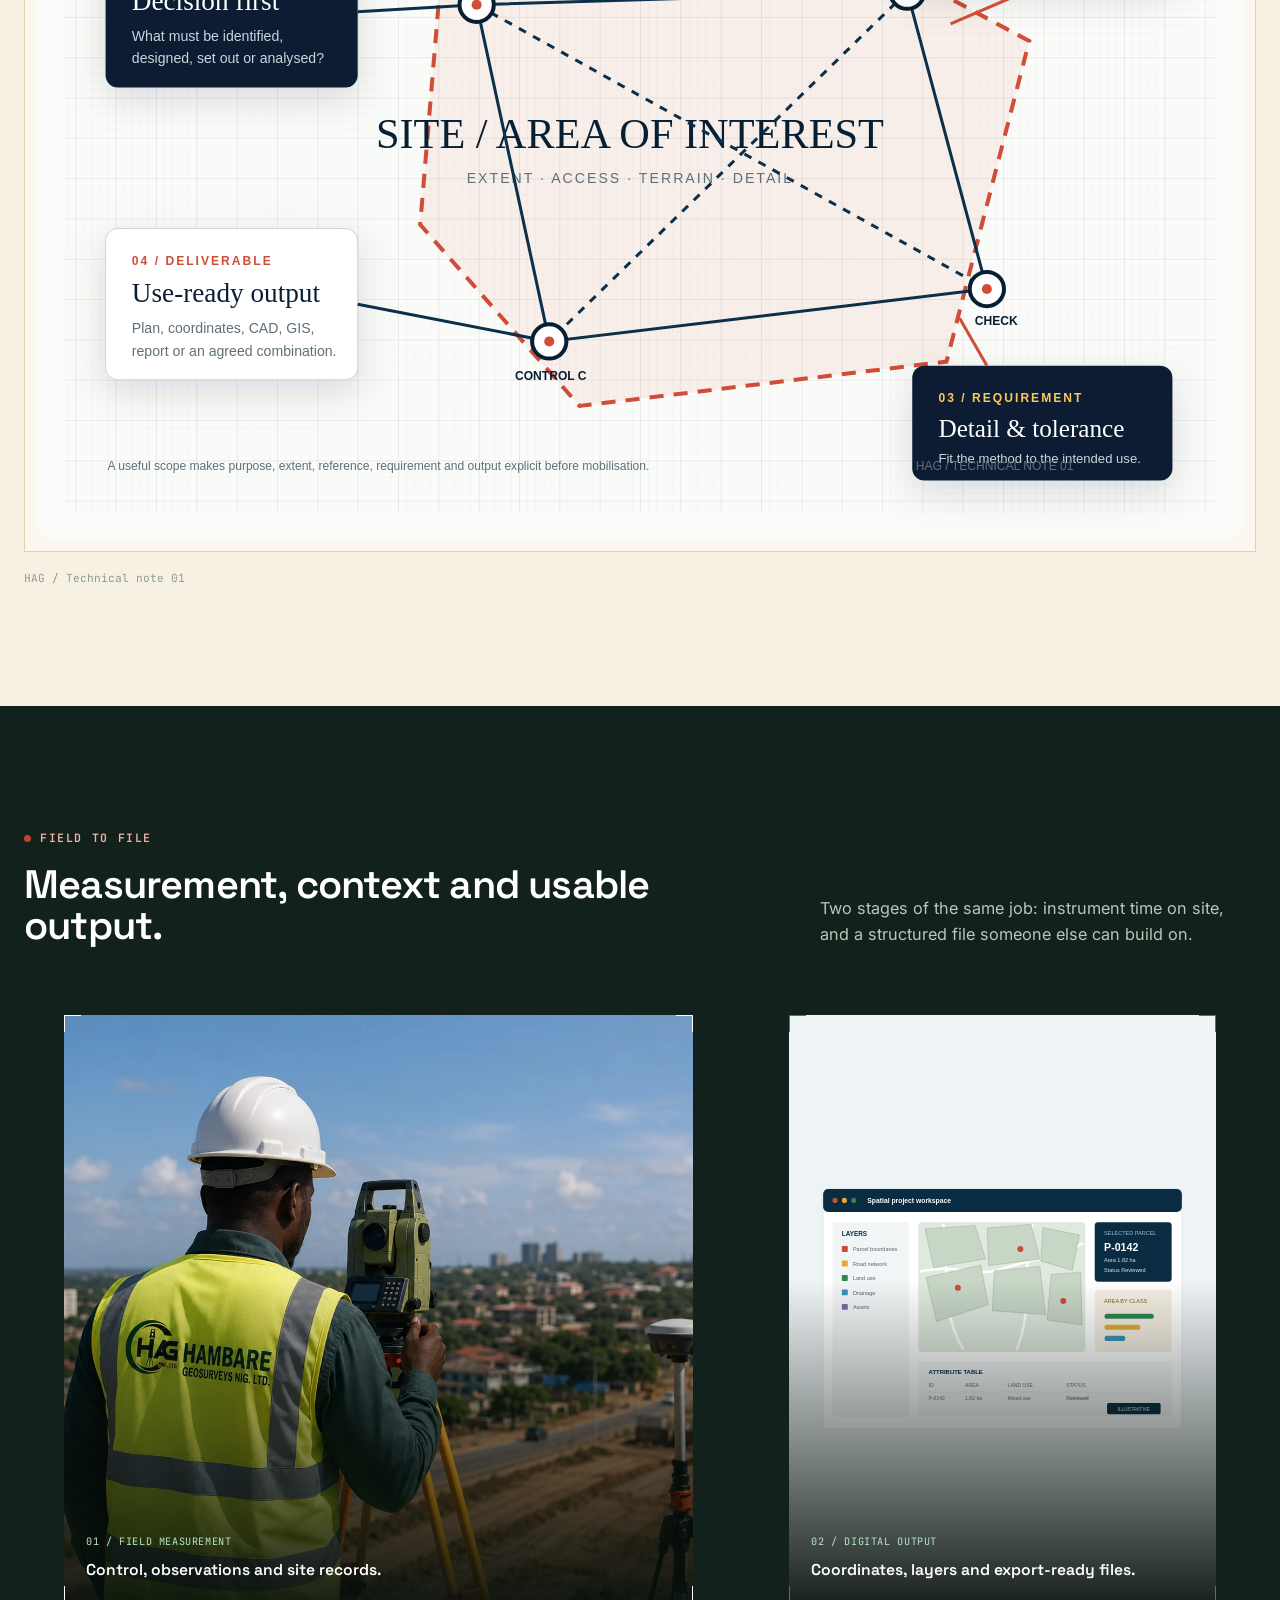
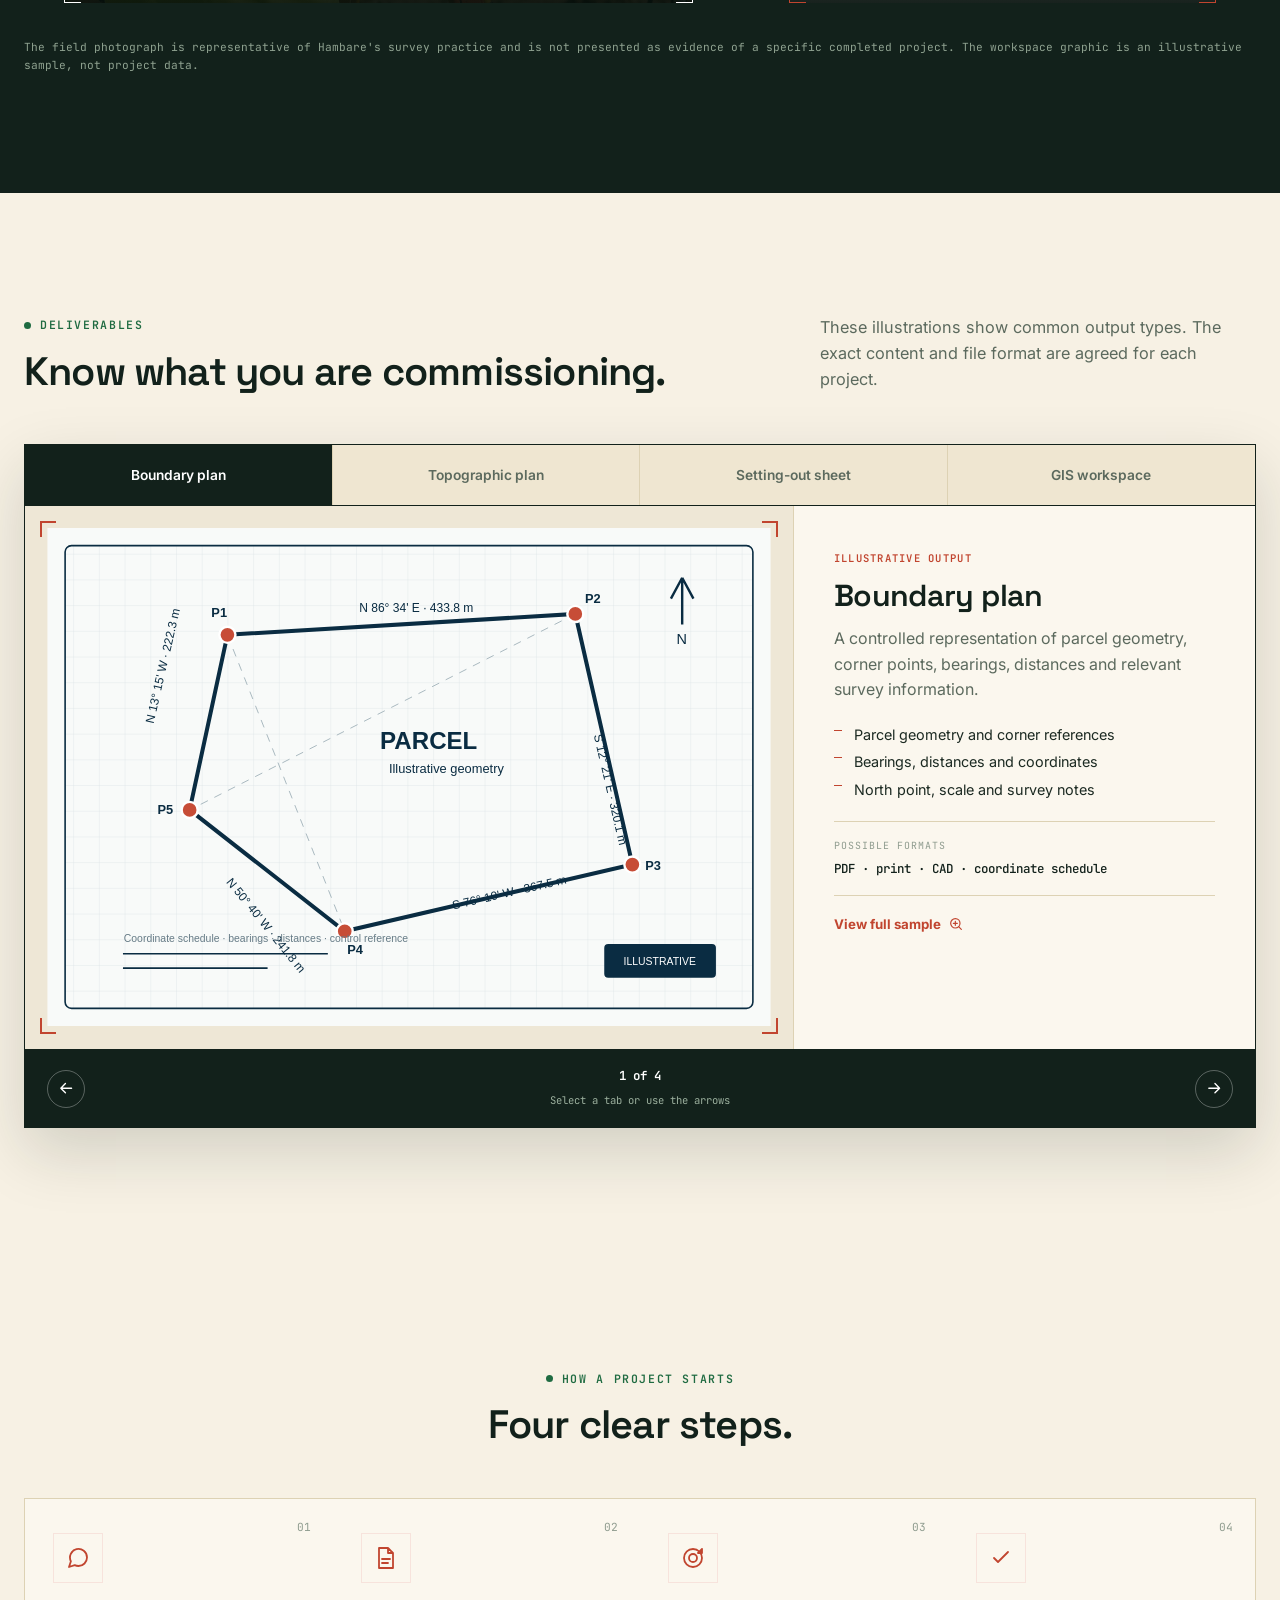
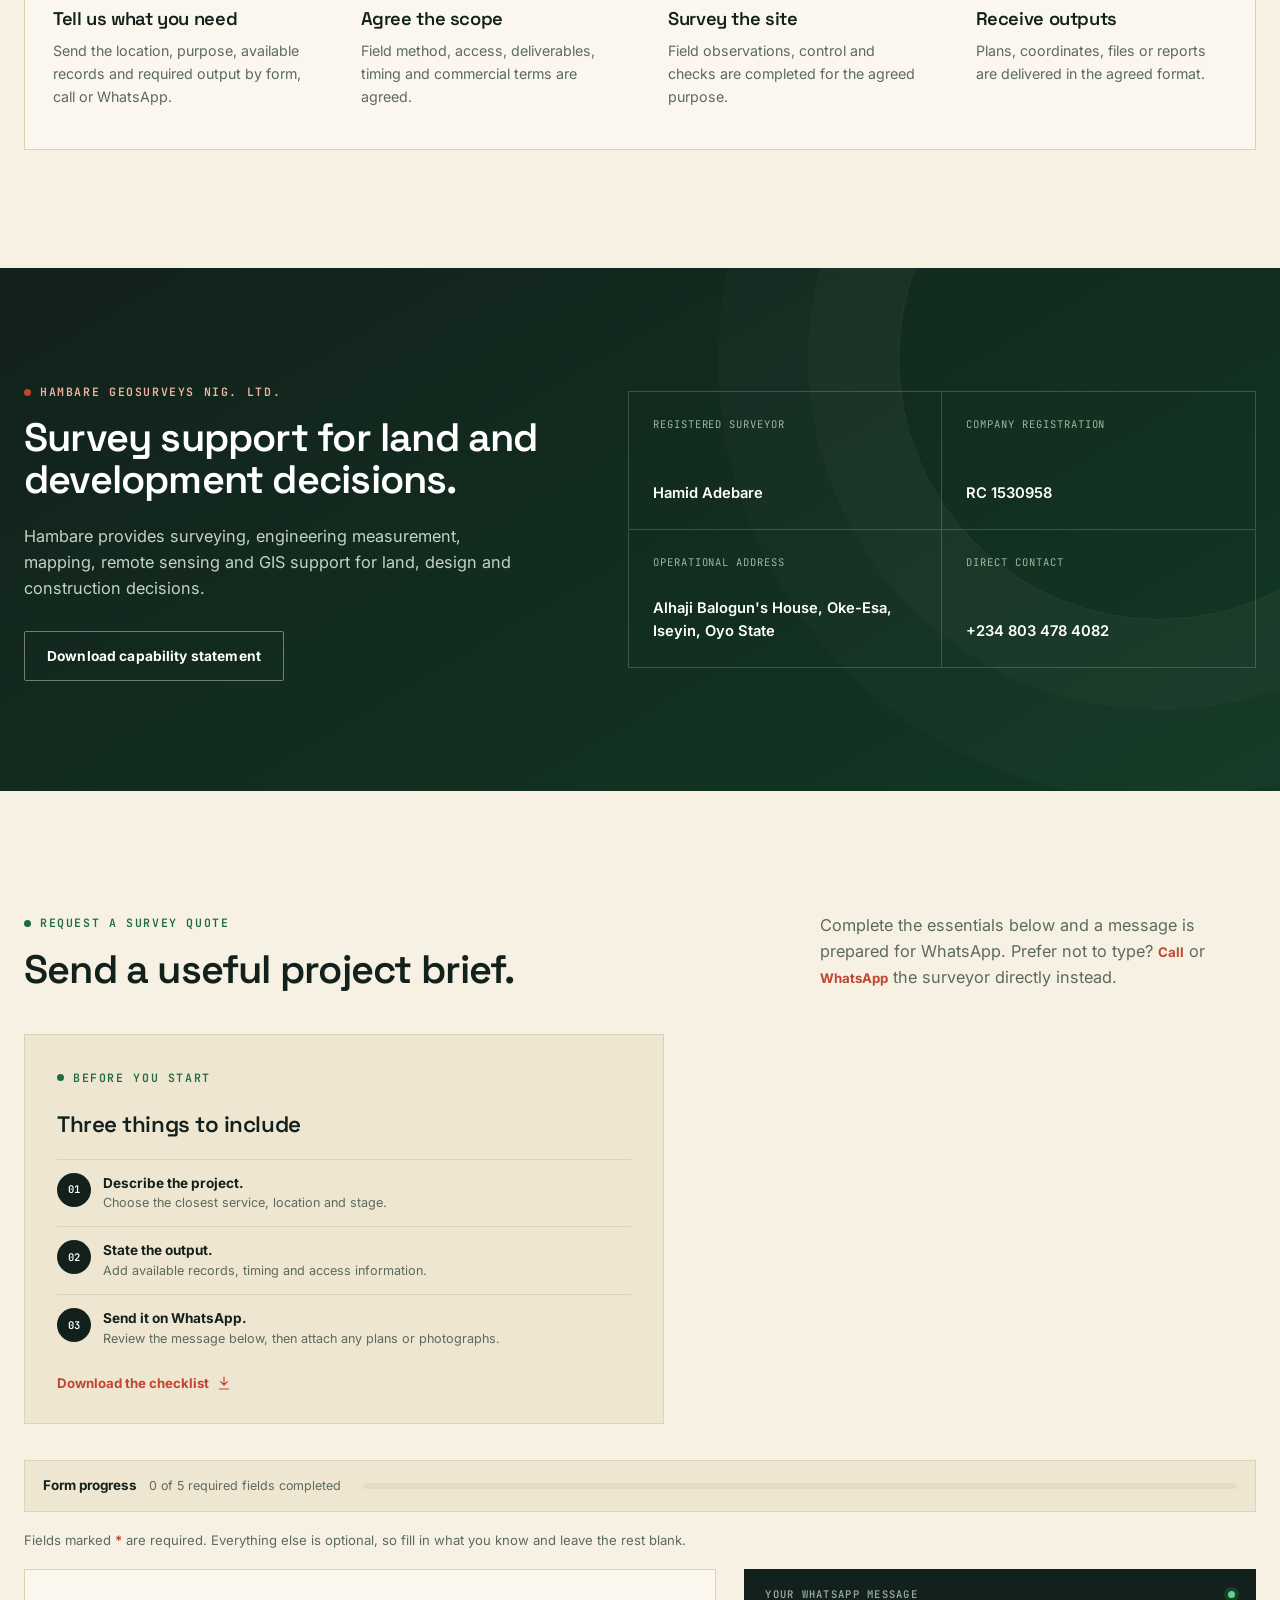
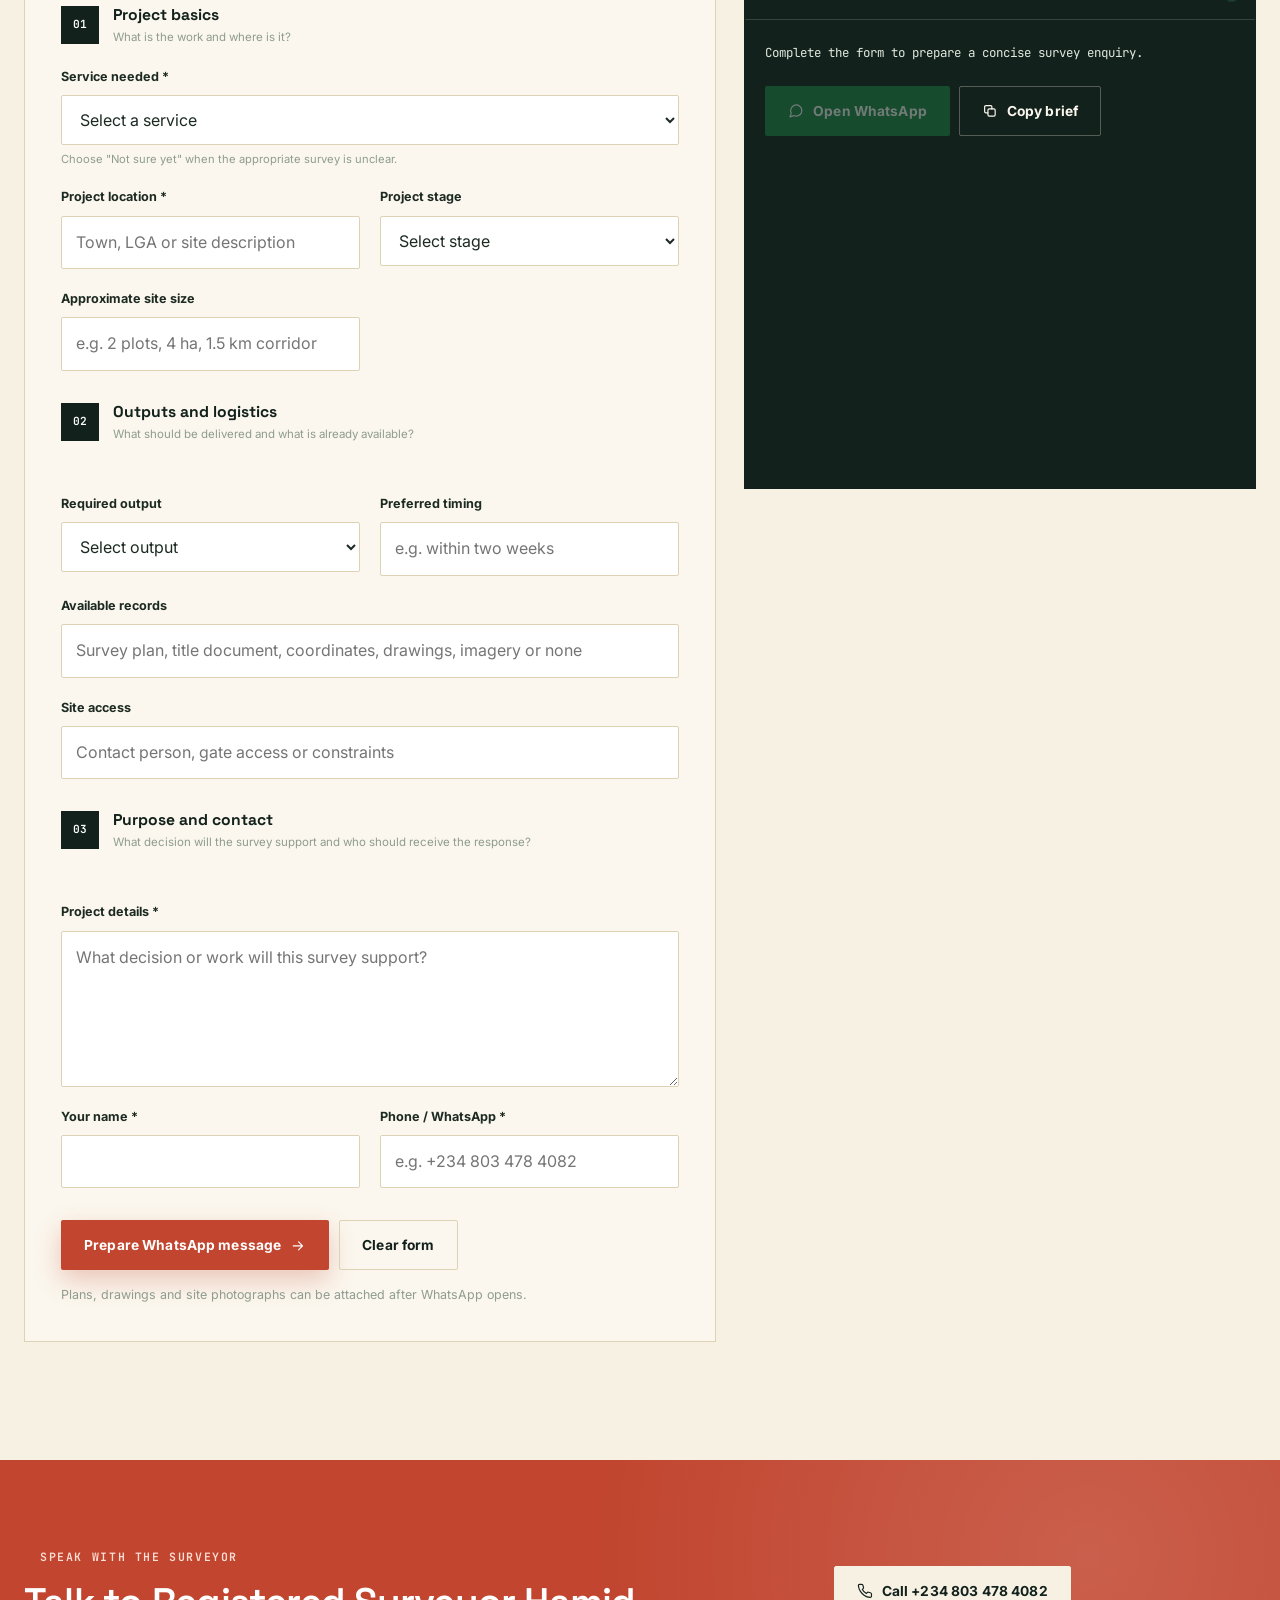
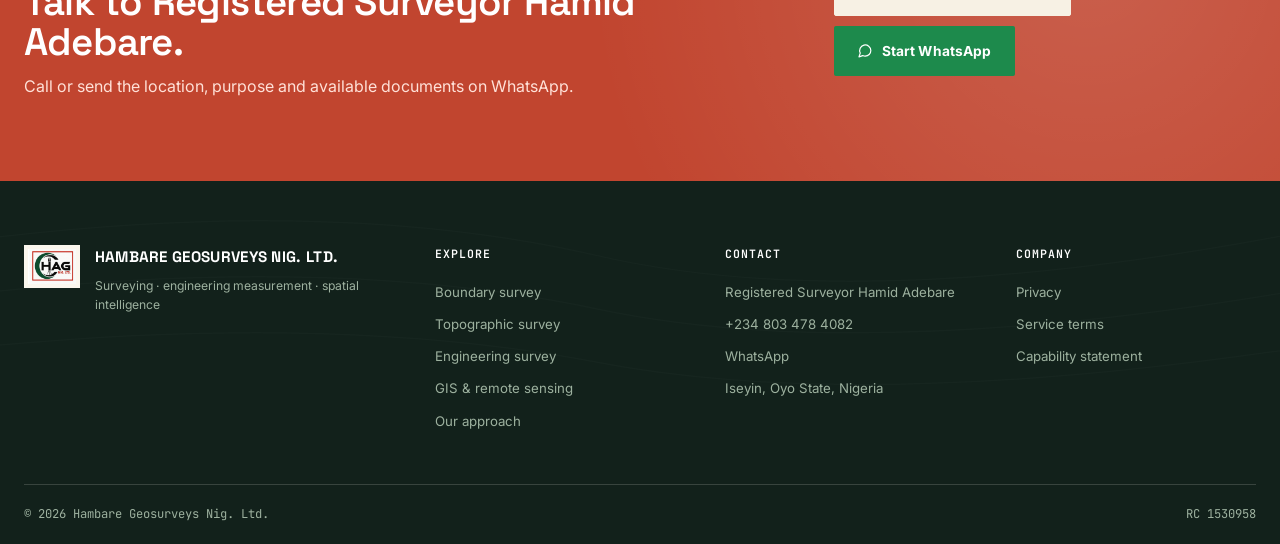
==== commit 85523e51: "Add files via upload" ====
--- a/index.html
+++ b/index.html
@@ -7,10 +7,12 @@
 <meta content="Hambare provides boundary, topographic and engineering surveys, GIS, remote sensing and spatial advisory with Registered Surveyor Hamid Adebare." name="description"/>
 <meta content="#12211b" name="theme-color"/>
 <meta content="website" property="og:type"/>
+<meta content="https://hambare.com.ng/" property="og:url"/>
 <meta content="Hambare Geosurveys Nig. Ltd." property="og:title"/>
 <meta content="Surveying and spatial services with Registered Surveyor Hamid Adebare for land, design, construction and asset decisions." property="og:description"/>
-<meta content="assets/img/hero.webp" property="og:image"/>
+<meta content="https://hambare.com.ng/assets/img/hero.webp" property="og:image"/>
 <meta content="summary_large_image" name="twitter:card"/>
+<link href="https://hambare.com.ng/" rel="canonical"/>
 <link href="assets/img/favicon.png" rel="icon"/>
 <link href="manifest.webmanifest" rel="manifest"/>
 <link as="image" href="assets/img/hero-mobile-focus.webp" media="(max-width:720px)" rel="preload"/>
@@ -216,15 +218,14 @@
 <div class="container">
 <div class="section-head split-head">
 <div><span class="eyebrow">Field to file</span><h2>Measurement, context and usable output.</h2></div>
-<p>Three stages of the same job: instrument time on site, a checked observation, and a structured file someone else can build on.</p>
-</div>
-<div aria-label="Field-to-file examples" aria-roledescription="carousel" class="image-grid" data-autoplay="6000" data-carousel="" id="fieldCarousel">
+<p>Two stages of the same job: instrument time on site, and a structured file someone else can build on.</p>
+</div>
+<div aria-label="Field-to-file examples" aria-roledescription="carousel" class="image-grid image-grid-2" data-autoplay="6000" data-carousel="" id="fieldCarousel">
 <figure class="image-card image-card-large frame frame-light"><i class="fm"></i><i class="fm"></i><i class="fm"></i><i class="fm"></i><img alt="Black Nigerian surveyor viewed from behind in a Hambare Geosurveys reflective vest operating a total station" decoding="async" height="1086" loading="eager" src="assets/img/field-survey-hambare.webp" width="1448"/><figcaption><span class="cap-tag">01 / FIELD MEASUREMENT</span><b>Control, observations and site records.</b></figcaption></figure>
-<figure class="image-card frame frame-light"><i class="fm"></i><i class="fm"></i><i class="fm"></i><i class="fm"></i><img alt="Surveyor recording field notes beside a total station instrument" decoding="async" height="900" loading="eager" src="assets/img/field-survey-wide.webp" width="1600"/><figcaption><span class="cap-tag">02 / INSTRUMENTATION</span><b>Precision equipment and field checks.</b></figcaption></figure>
-<figure class="image-card image-card-doc frame"><i class="fm"></i><i class="fm"></i><i class="fm"></i><i class="fm"></i><img alt="Illustrative GIS workspace showing layers, parcel attributes and an analysis panel" decoding="async" height="620" loading="eager" src="assets/visuals/gis-dashboard.svg" width="900"/><figcaption><span class="cap-tag">03 / DIGITAL OUTPUT</span><b>Coordinates, layers and export-ready files.</b></figcaption></figure>
+<figure class="image-card image-card-doc frame"><i class="fm"></i><i class="fm"></i><i class="fm"></i><i class="fm"></i><img alt="Illustrative GIS workspace showing layers, parcel attributes and an analysis panel" decoding="async" height="620" loading="eager" src="assets/visuals/gis-dashboard.svg" width="900"/><figcaption><span class="cap-tag">02 / DIGITAL OUTPUT</span><b>Coordinates, layers and export-ready files.</b></figcaption></figure>
 </div><div class="carousel-nav carousel-nav-dark" data-carousel-controls="fieldCarousel"><button aria-label="Previous field-to-file examples" class="carousel-arrow carousel-prev" type="button"><svg aria-hidden="true" class="icon"><use href="#i-arrow"></use></svg></button><div class="carousel-status"><div class="carousel-status-top"><span aria-live="polite" class="carousel-counter">1 / 1</span><span class="carousel-hint">Moves automatically · swipe or use arrows</span></div><div aria-hidden="true" class="carousel-dots"></div></div><button aria-label="Next field-to-file examples" class="carousel-arrow carousel-next" type="button"><svg aria-hidden="true" class="icon"><use href="#i-arrow"></use></svg></button></div>
 
-<p class="representative-note">Field and instrument photographs are representative of Hambare's survey practice and are not presented as evidence of a specific completed project. The workspace graphic is an illustrative sample, not project data.</p></div>
+<p class="representative-note">The field photograph is representative of Hambare's survey practice and is not presented as evidence of a specific completed project. The workspace graphic is an illustrative sample, not project data.</p></div>
 </section>
 
 <section class="deliverables section" id="deliverables">
--- a/assets/styles.css
+++ b/assets/styles.css
@@ -225,8 +225,10 @@
 .field-section h2{color:#fff}
 .field-section .split-head p{color:#b7c7b8}
 .image-grid{display:grid;grid-template-columns:1.25fr .75fr;grid-template-rows:1fr 1fr;gap:16px;height:620px}
+.image-grid-2{grid-template-columns:1.4fr 1fr;grid-template-rows:1fr}
 .image-card{position:relative;overflow:hidden;background:var(--ink-2)}
 .image-card-large{grid-row:1/3}
+.image-grid-2 .image-card-large{grid-row:auto}
 .image-card img{width:100%;height:100%;object-fit:cover;display:block;transition:transform .5s var(--ease)}
 .image-card:hover img{transform:scale(1.045)}
 .image-card-doc{background:#eef3f5}
@@ -456,9 +458,6 @@
   .hero-copy>p{font-size:1rem}
   .hero-actions .button{width:100%}
   .hero-proof{grid-template-columns:1fr;gap:10px}
-  .shortcut-grid{grid-template-columns:1fr}
-  .shortcut-grid button{display:none}
-  .shortcut-grid button:first-child,.shortcut-grid button:nth-child(2){display:grid}
   .hero-inner{padding-bottom:200px}
   .service-grid{grid-template-columns:1fr}
   .service-card{min-height:auto}
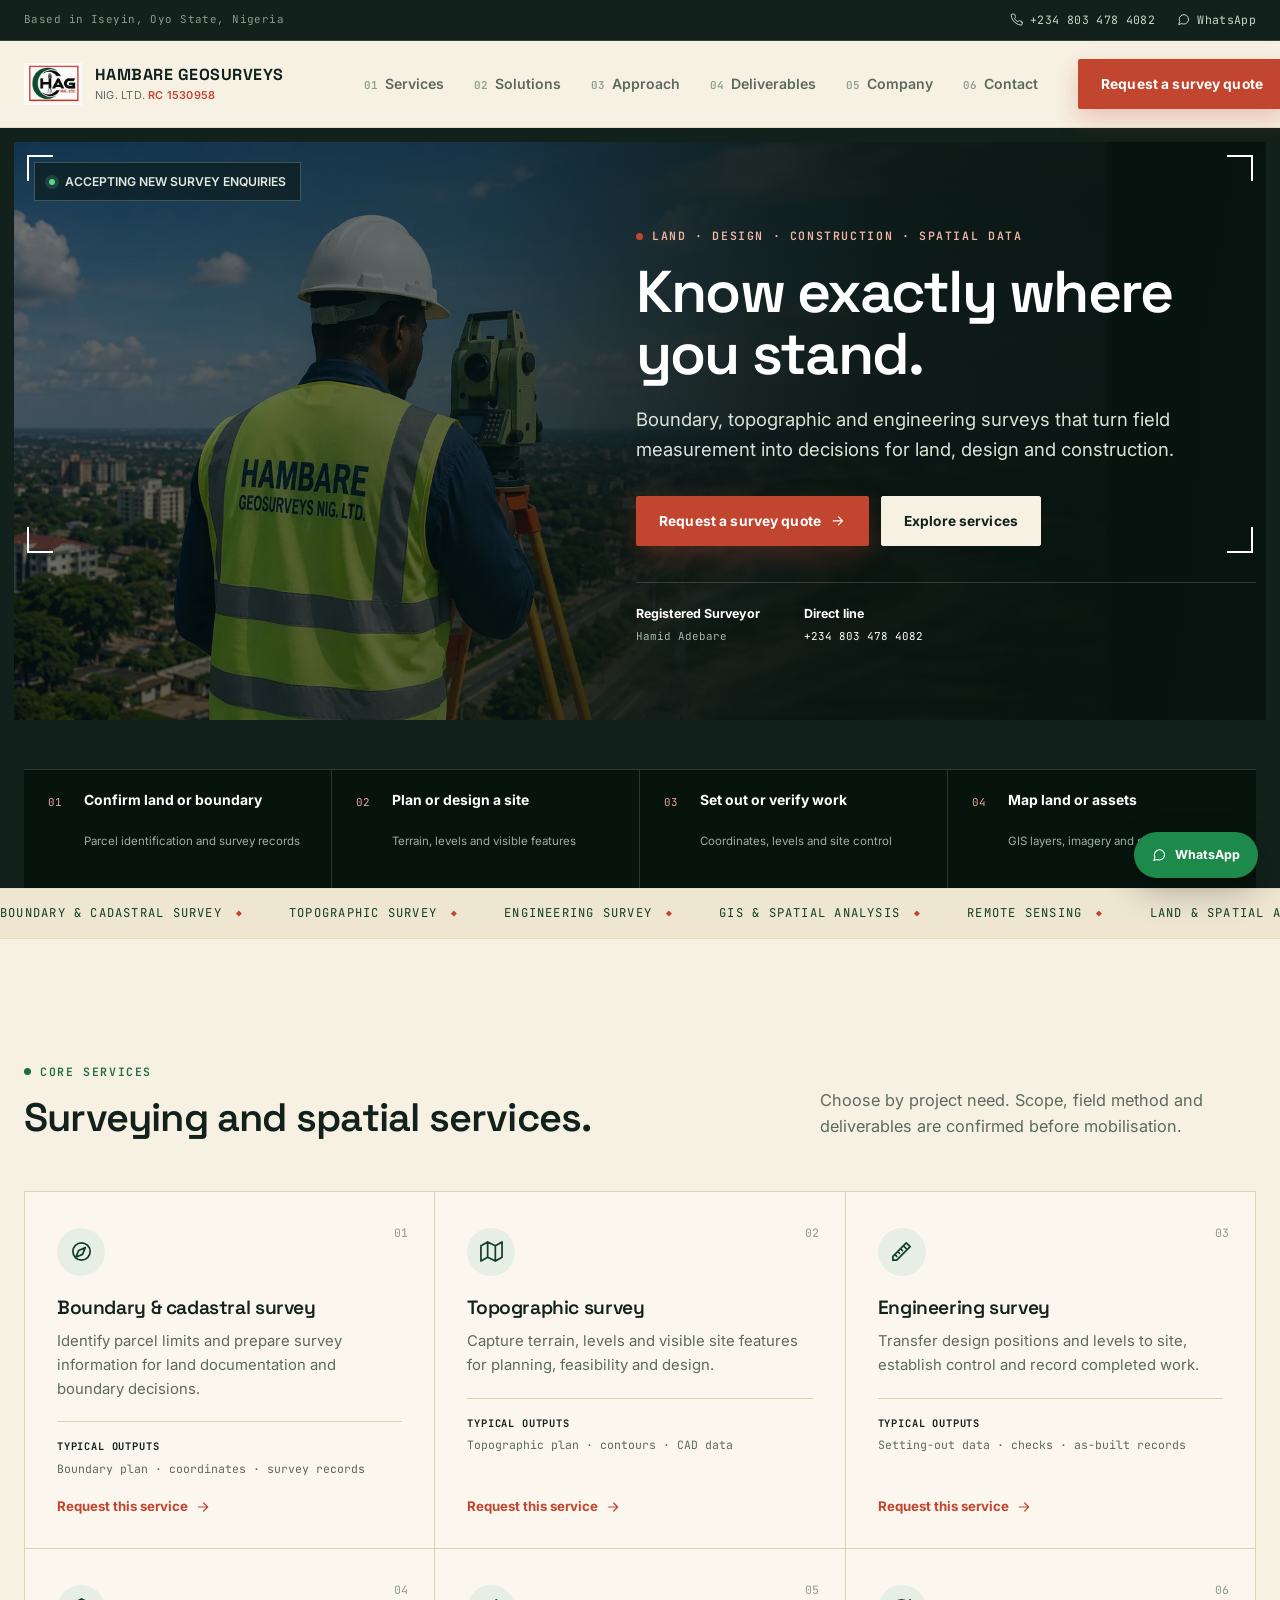
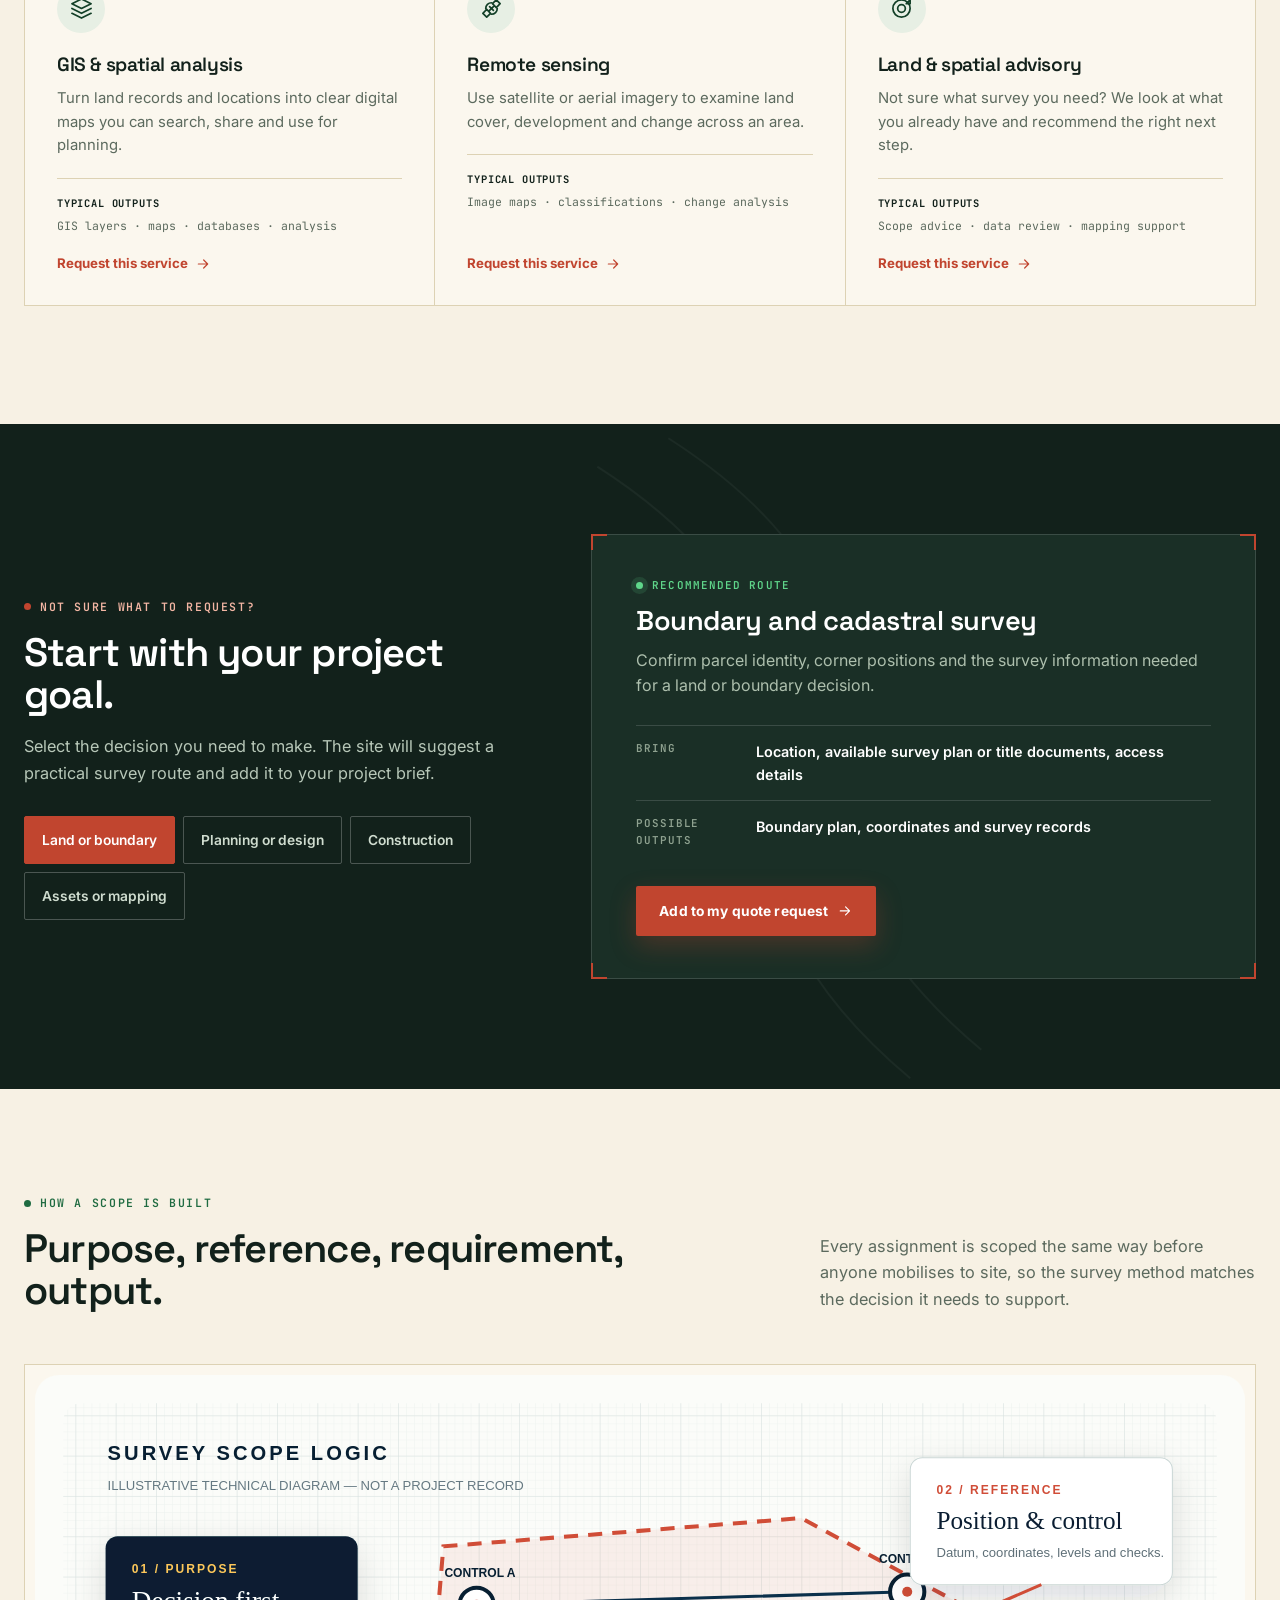
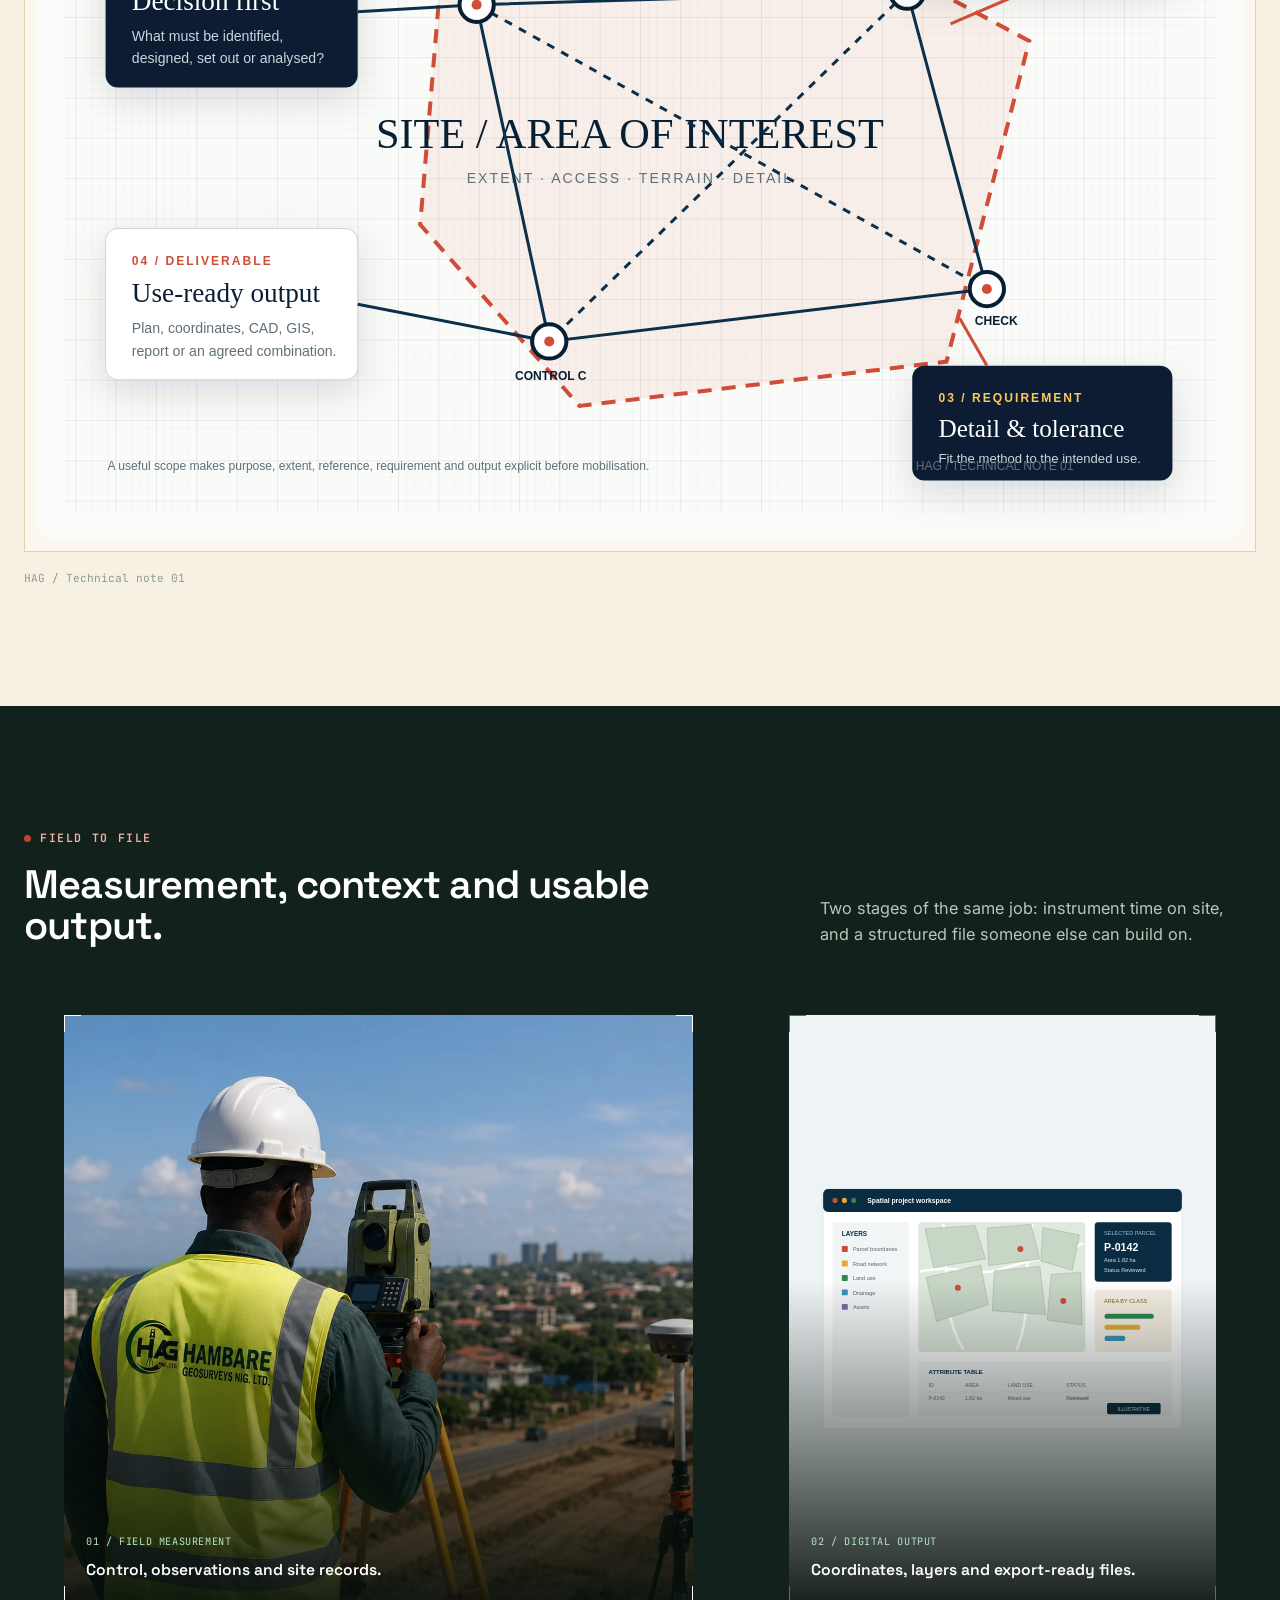
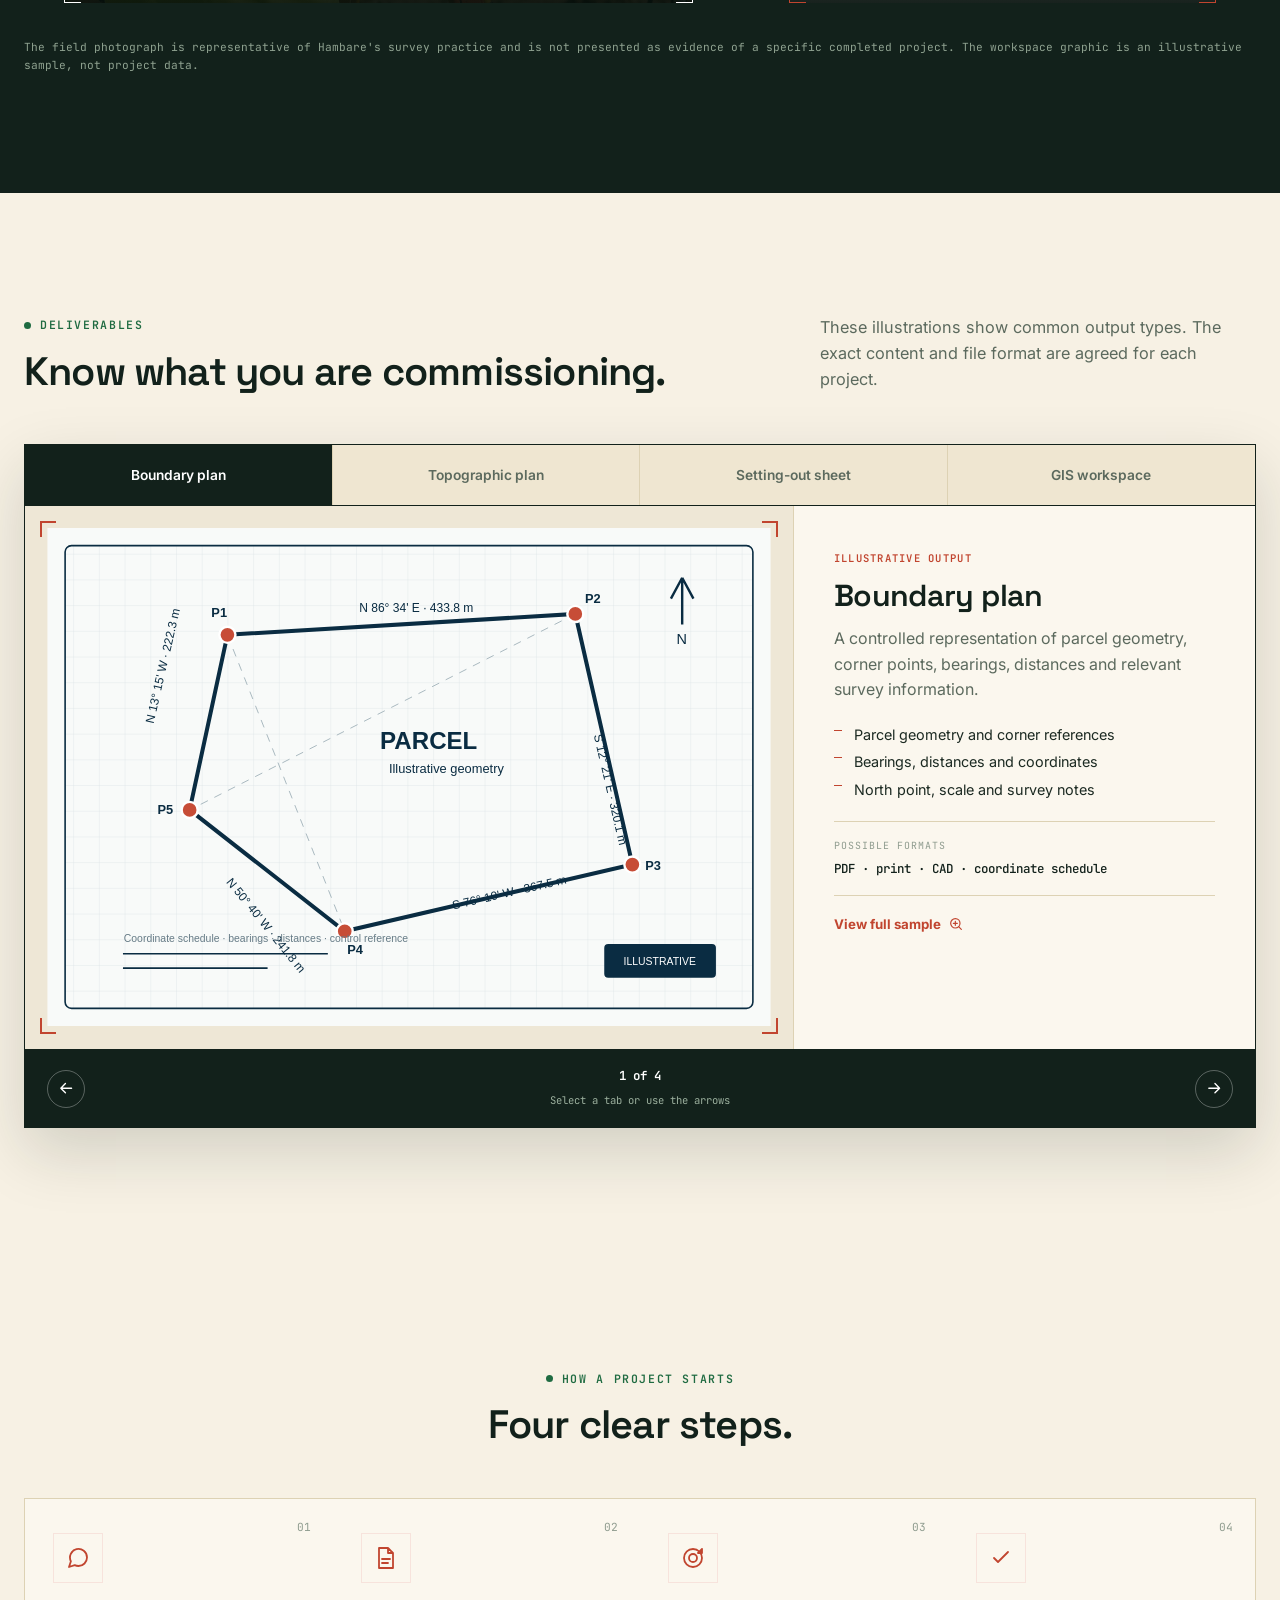
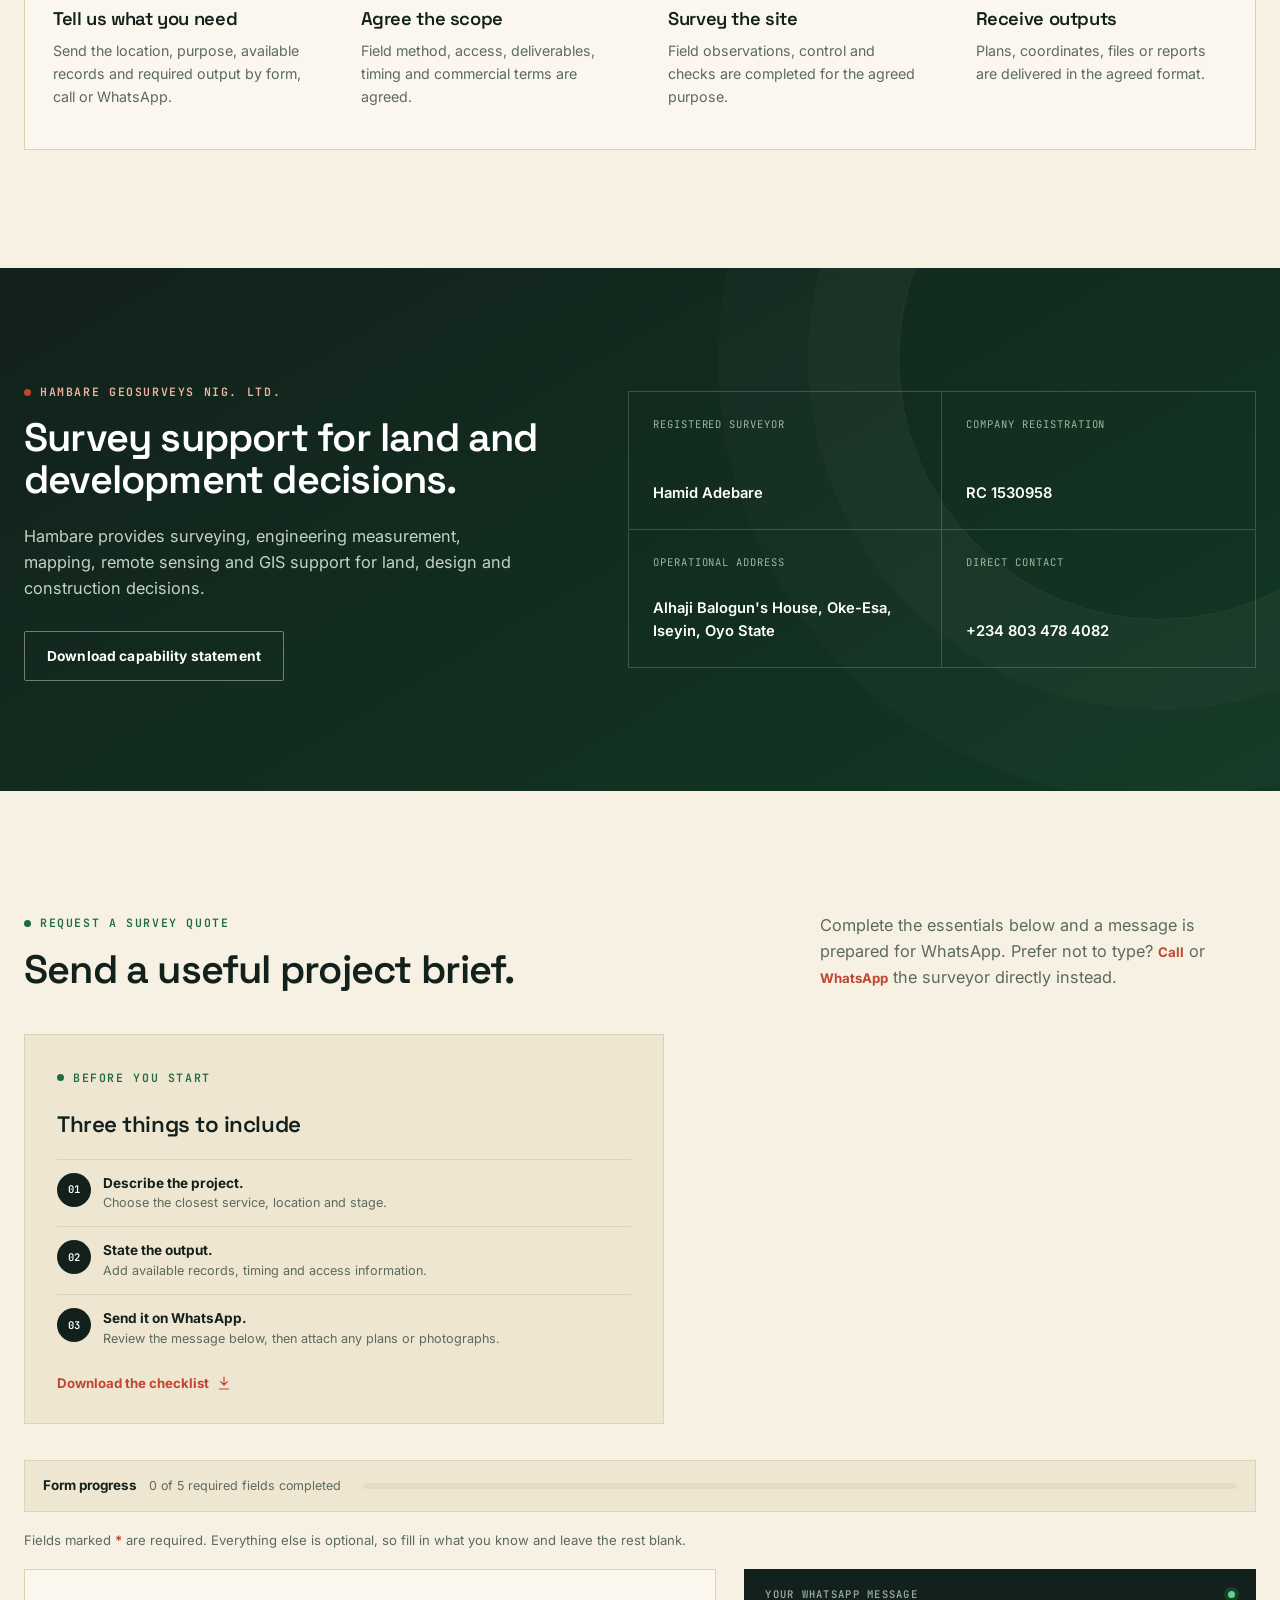
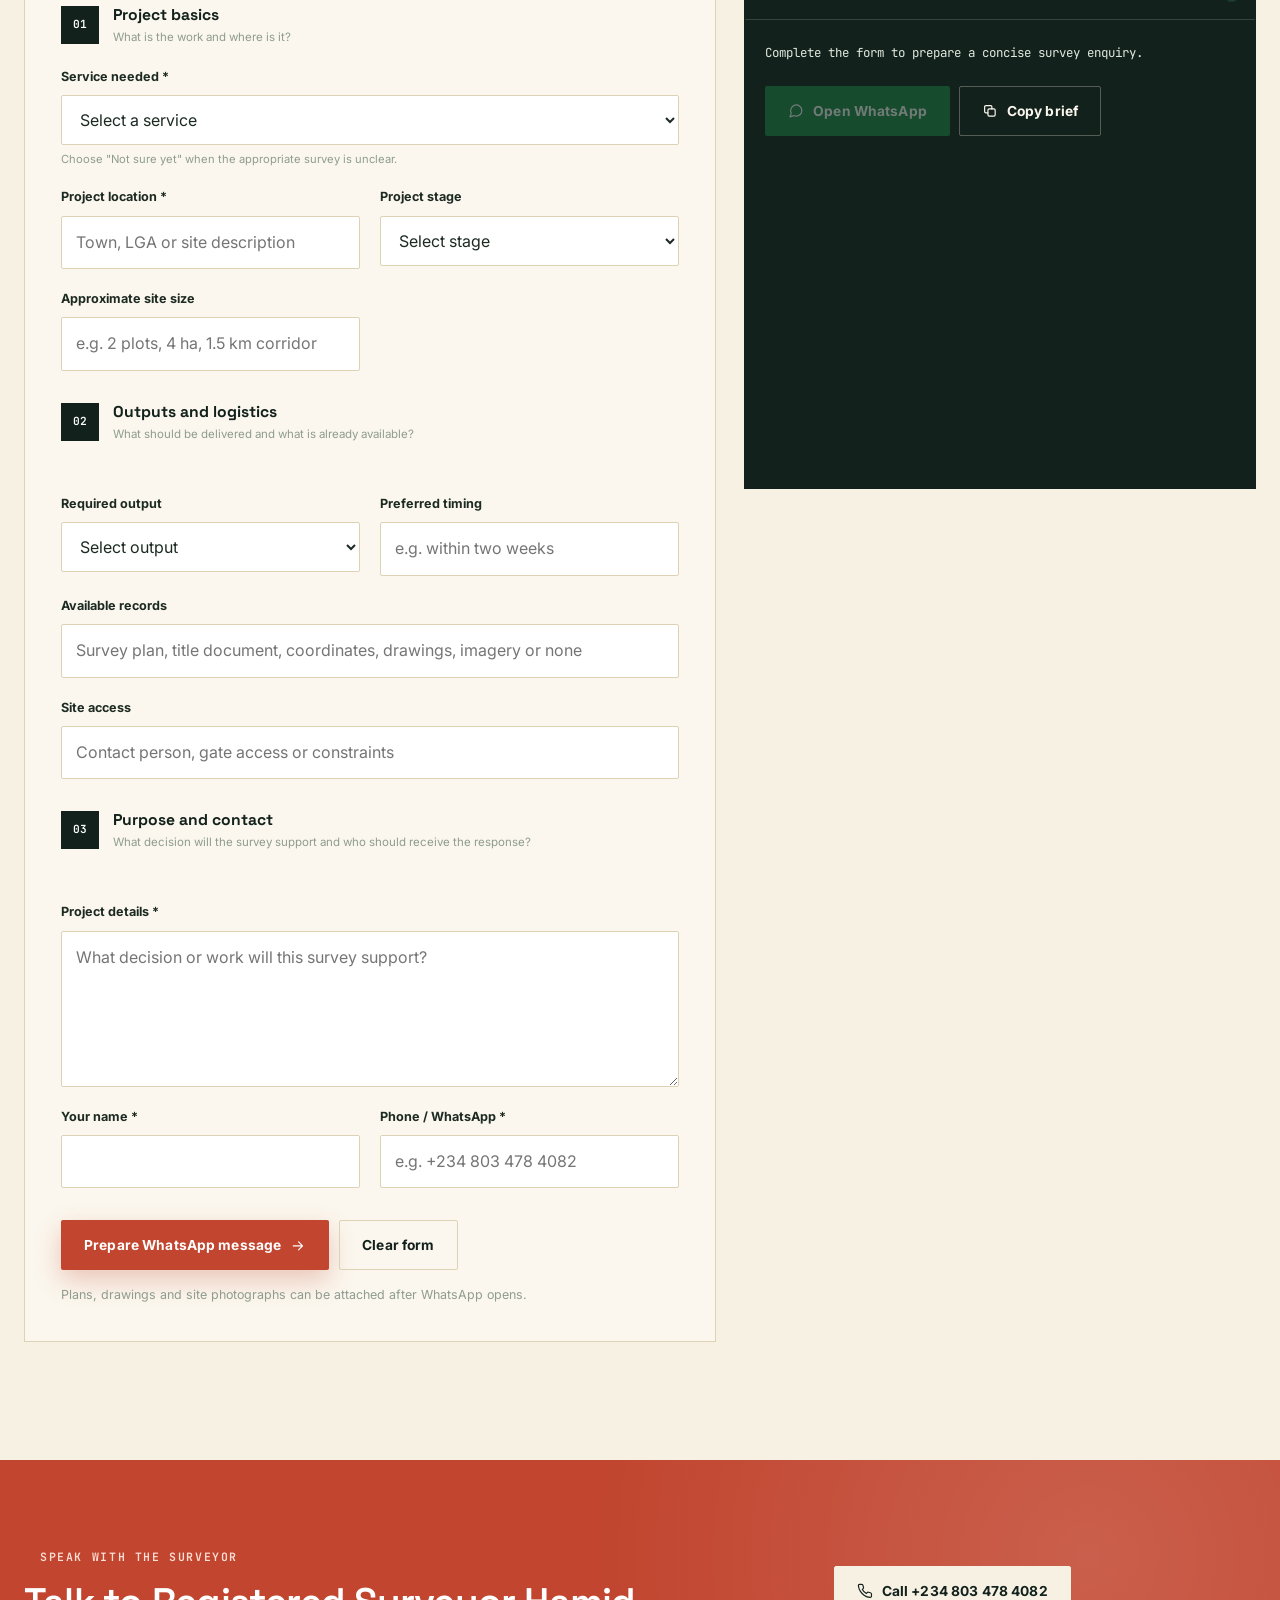
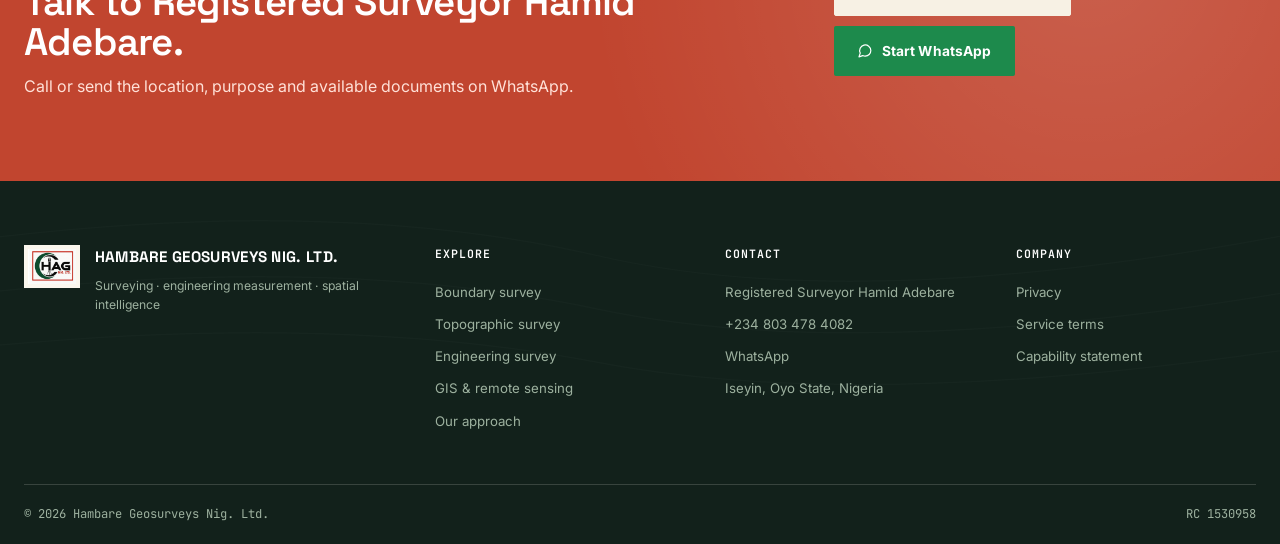
==== commit d25b92b0: "Update index.html" ====
--- a/index.html
+++ b/index.html
@@ -92,7 +92,7 @@
 <div class="hero-reticle" id="heroReticle" aria-hidden="true">
 <svg viewbox="0 0 46 46"><circle cx="23" cy="23" r="15"></circle><circle class="dot" cx="23" cy="23" r="2"></circle><line x1="23" y1="1" x2="23" y2="10"></line><line x1="23" y1="36" x2="23" y2="45"></line><line x1="1" y1="23" x2="10" y2="23"></line><line x1="36" y1="23" x2="45" y2="23"></line></svg>
 </div>
-<div class="hero-coordbar"><span></span> OPEN FOR NEW SURVEY ENQUIRIES</div>
+<div class="hero-coordbar"><span></span> ACCEPTING NEW SURVEY ENQUIRIES</div>
 <div class="container hero-inner">
 <div class="hero-copy">
 <span class="eyebrow">Land · design · construction · spatial data</span>
